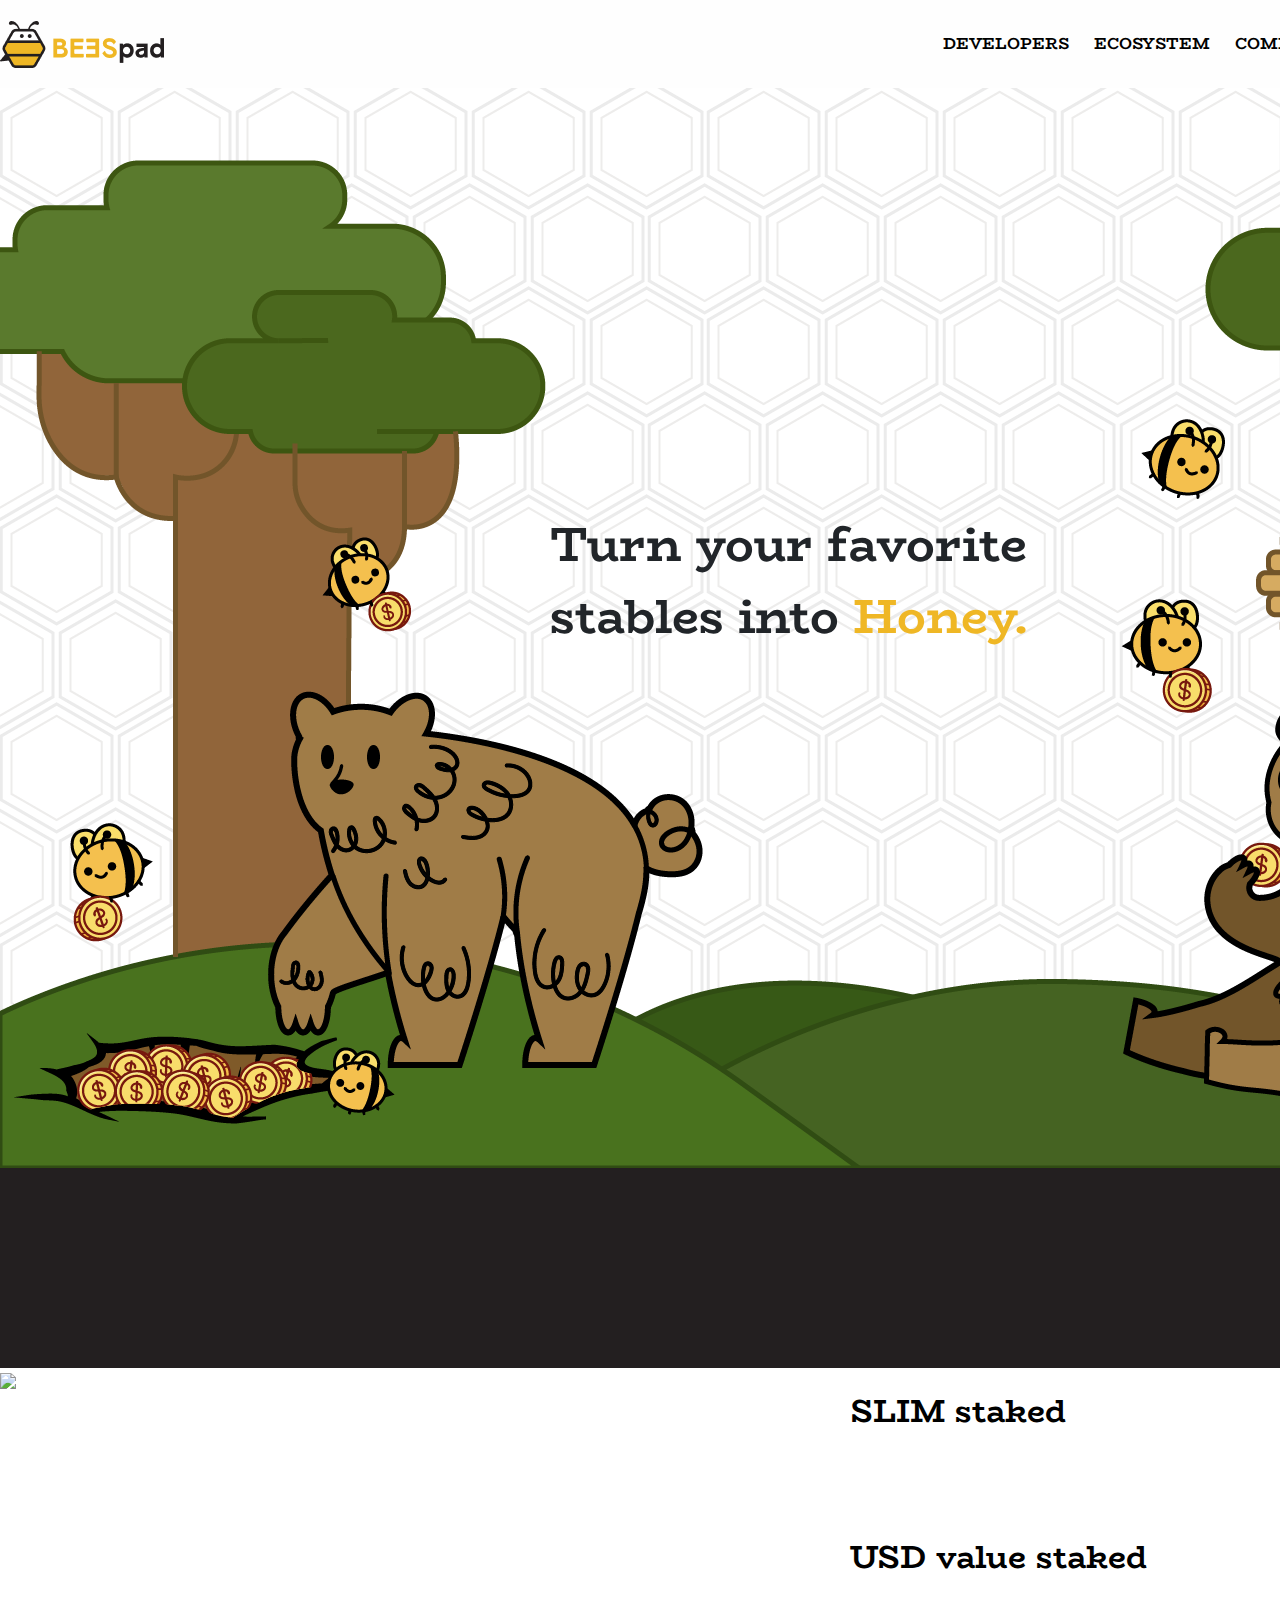
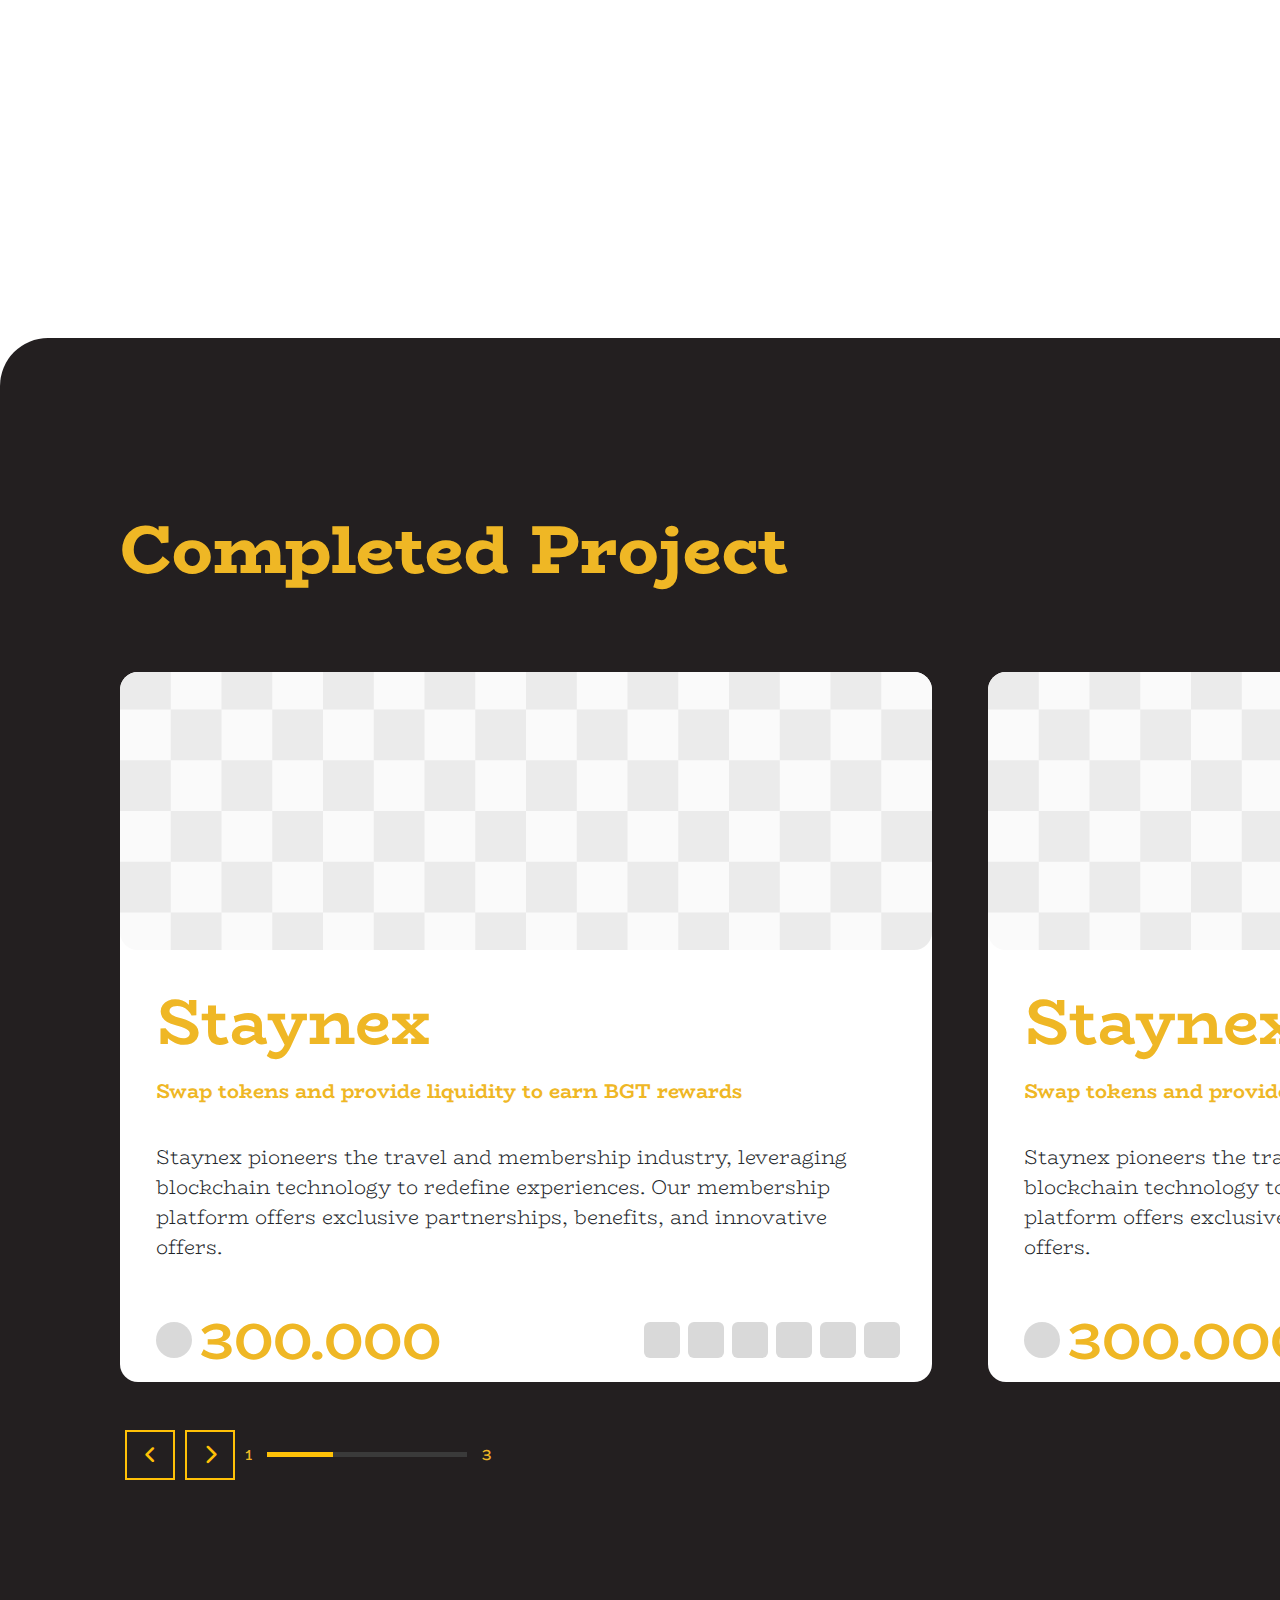
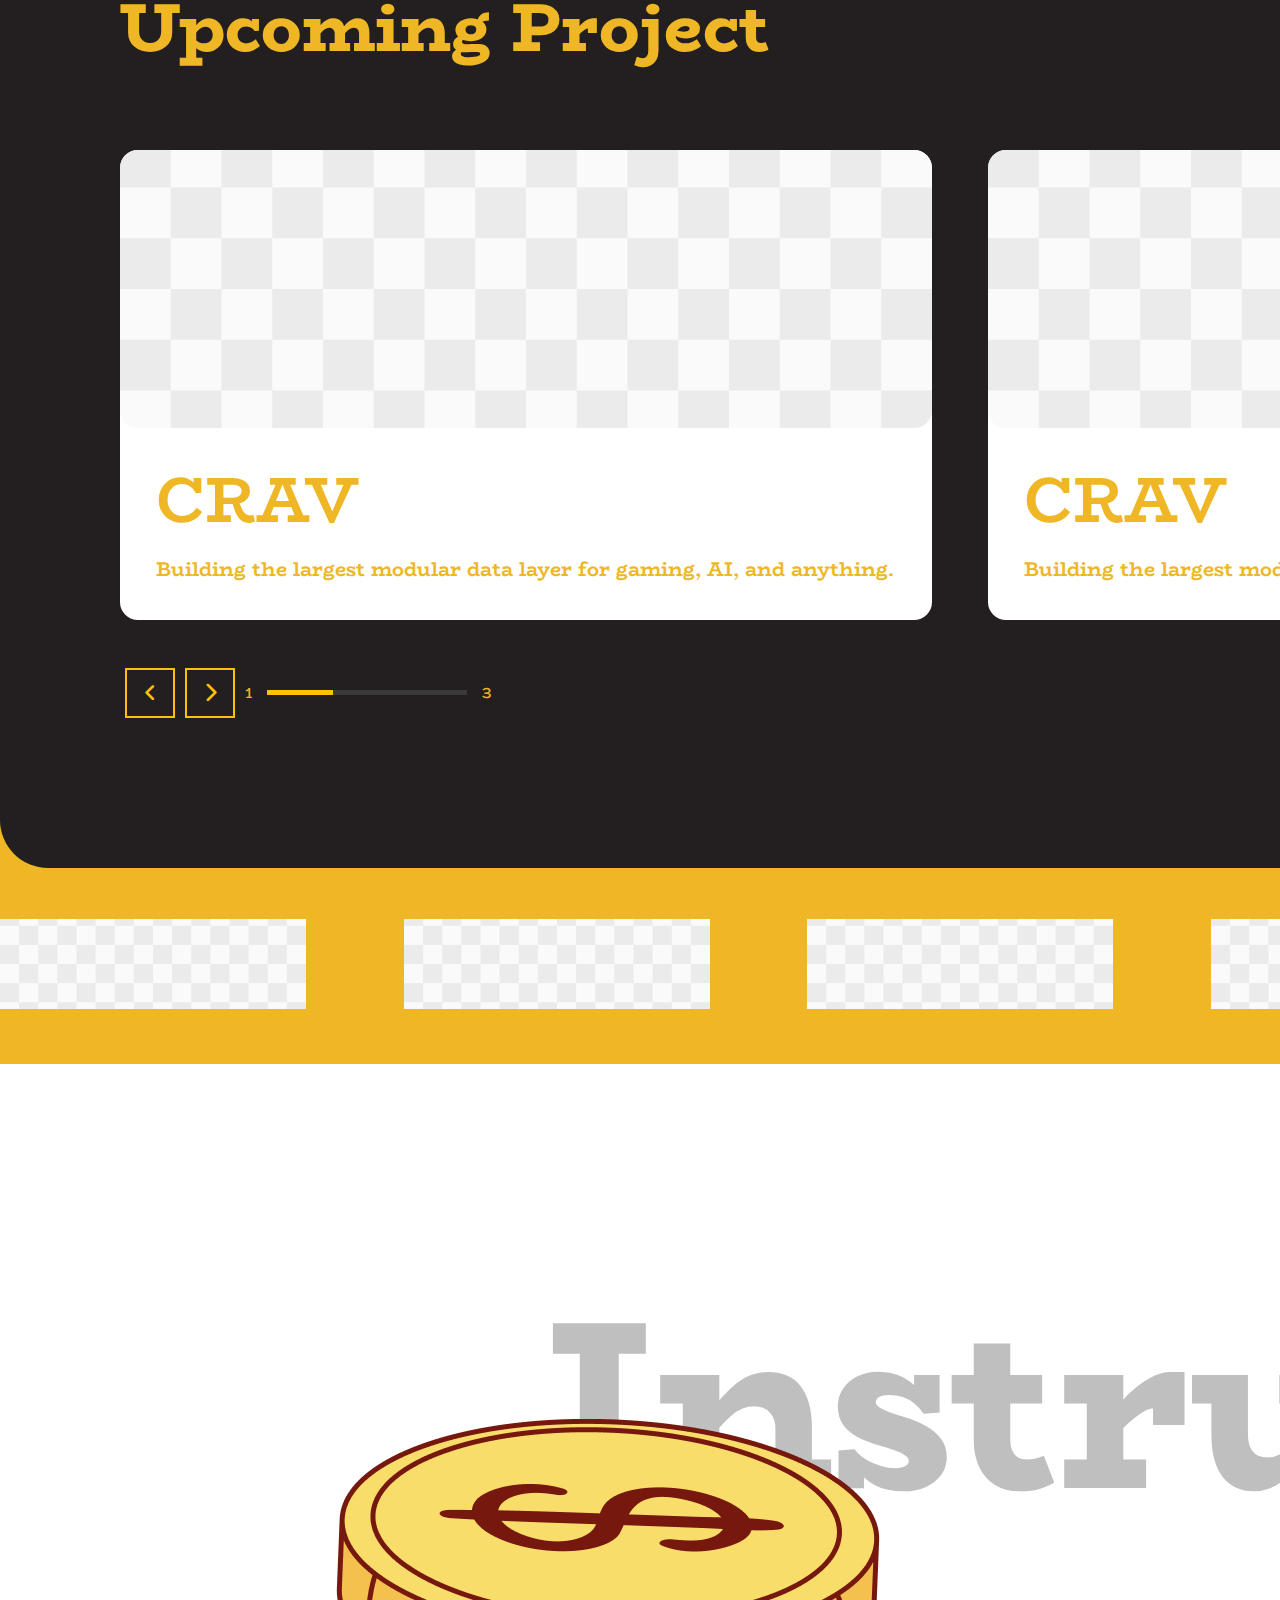
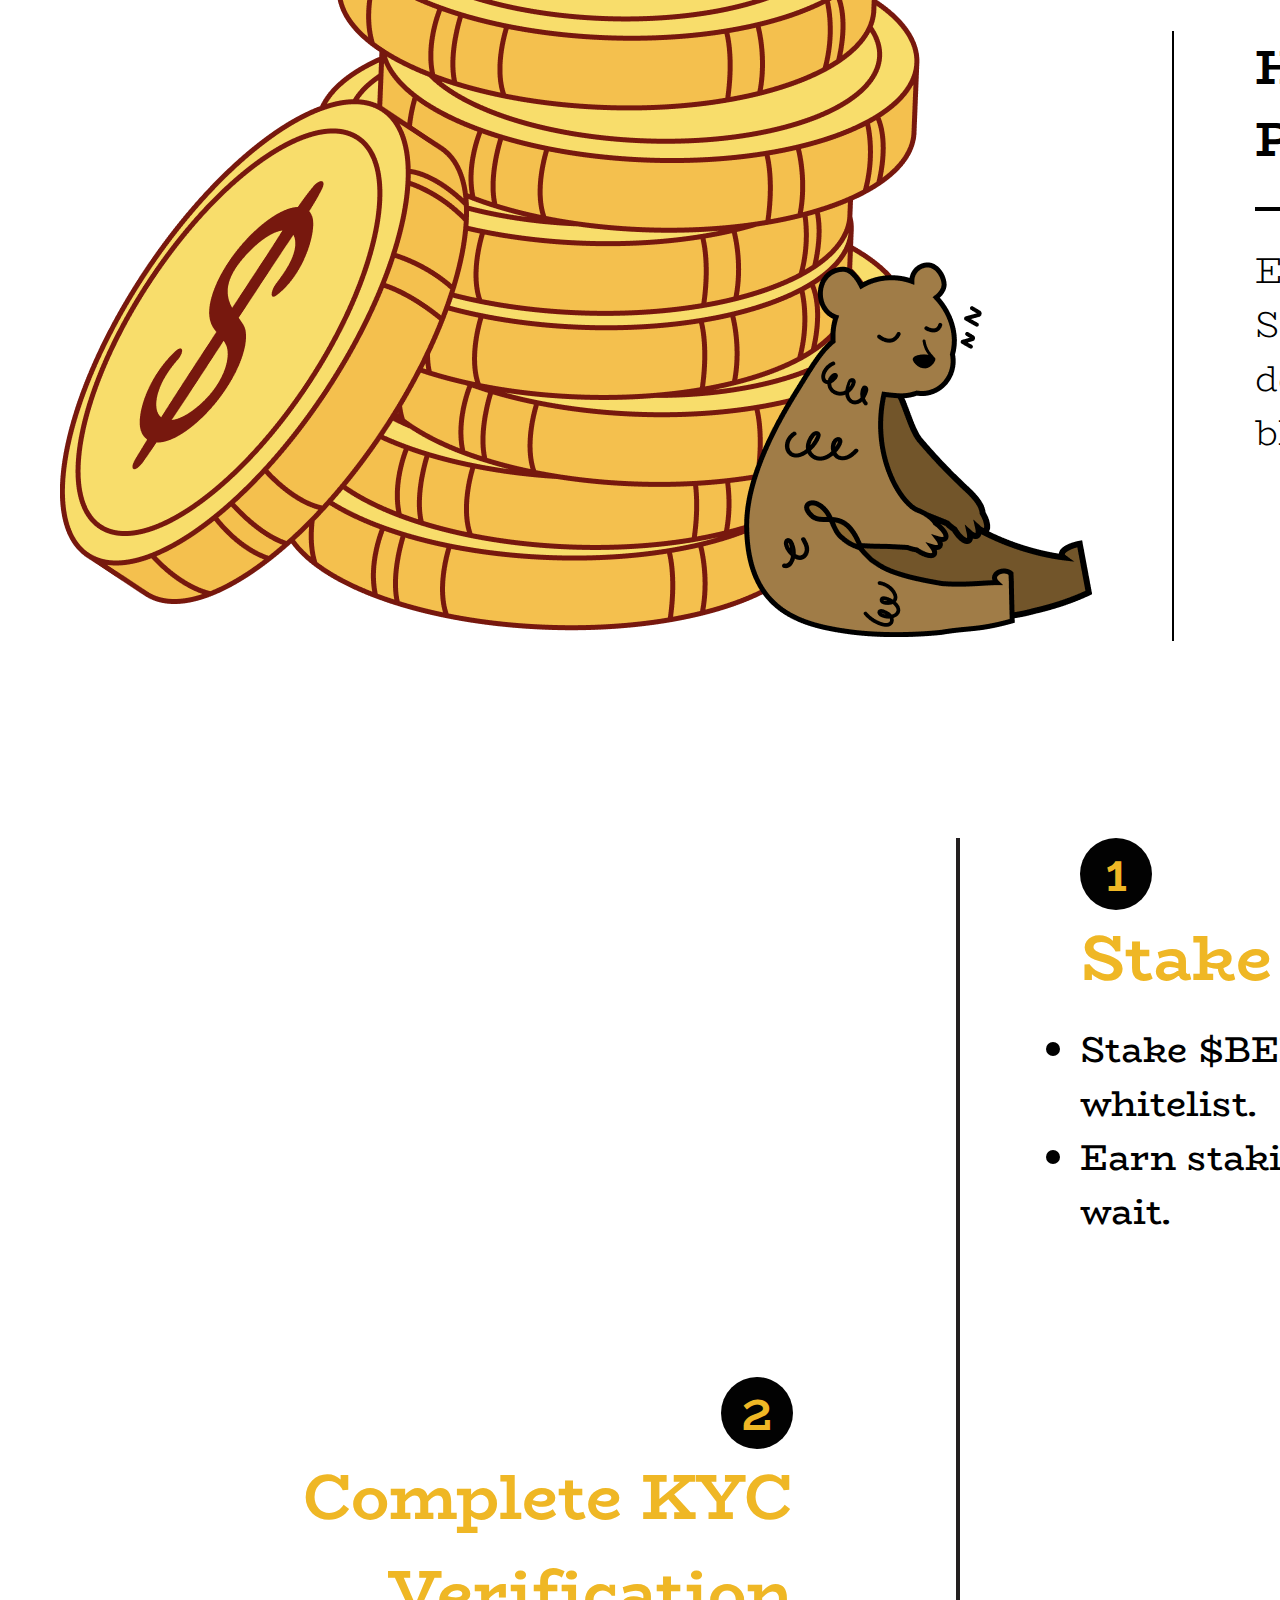
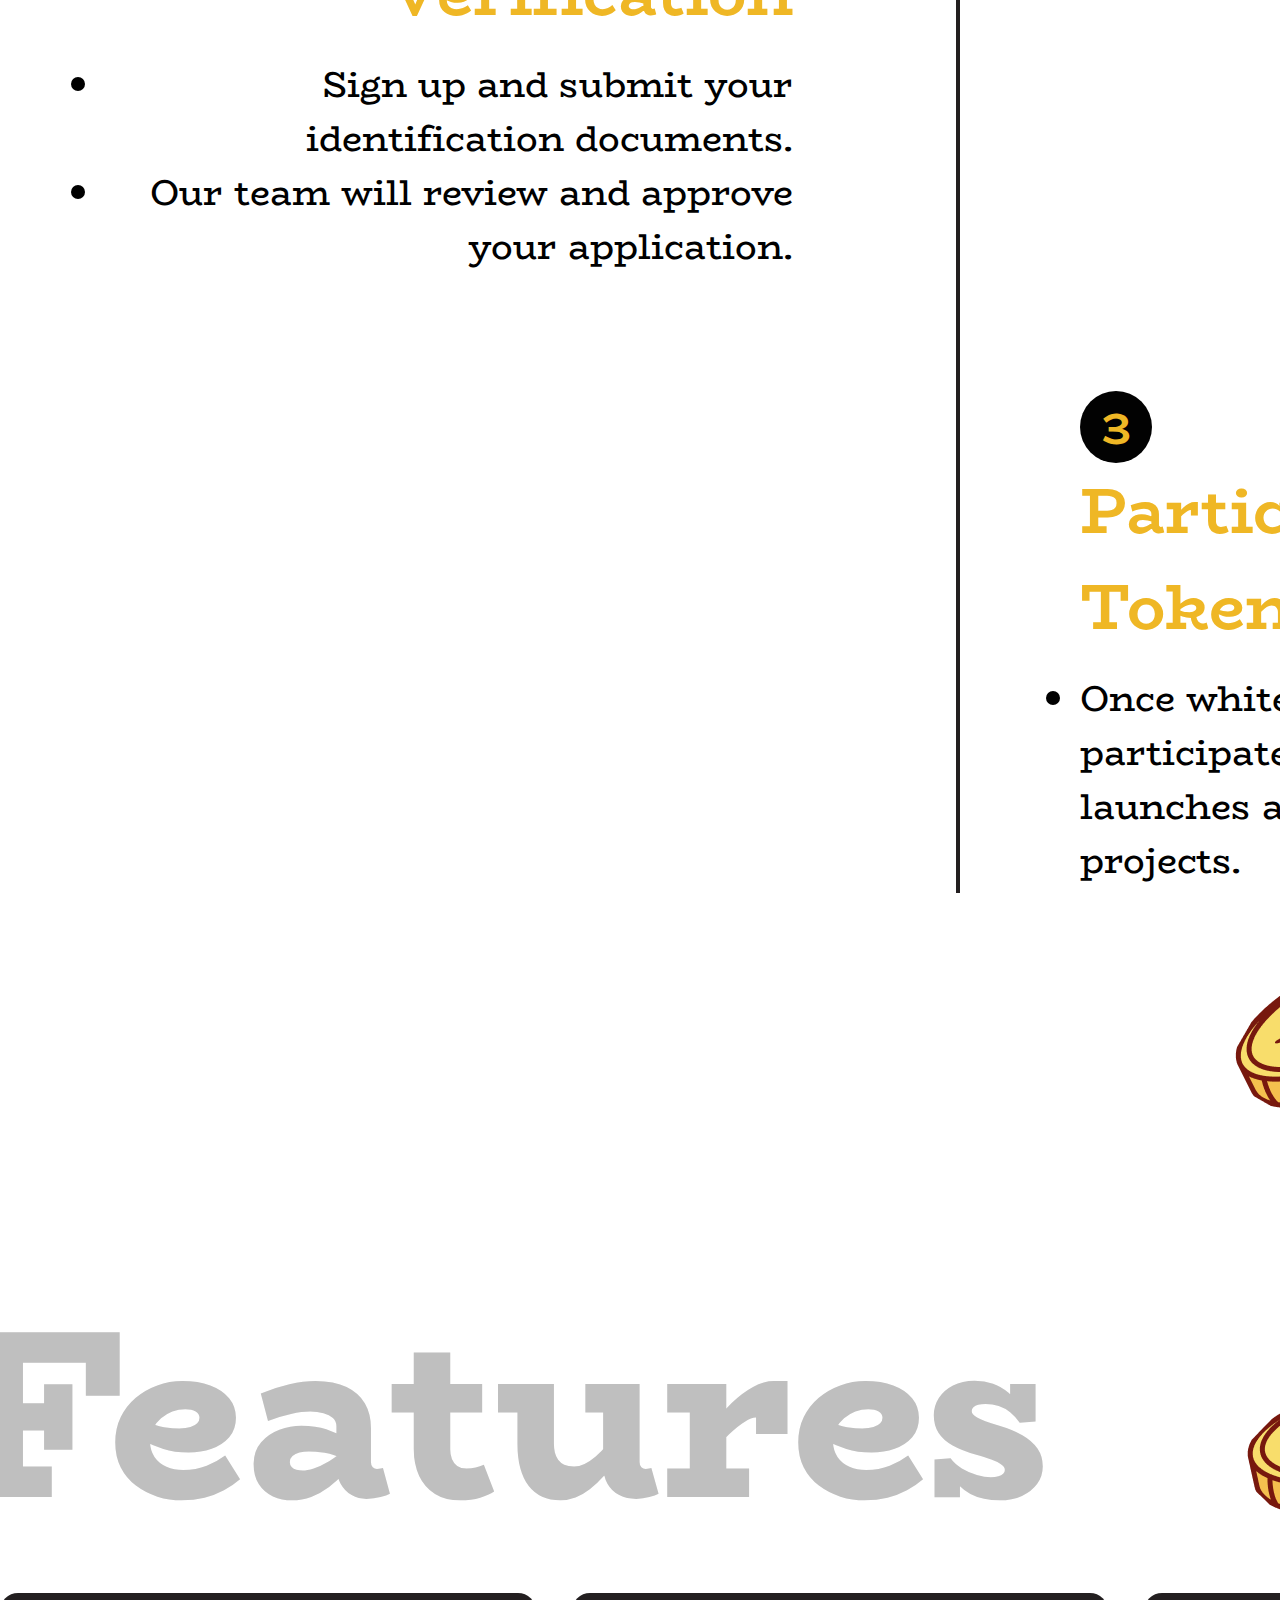
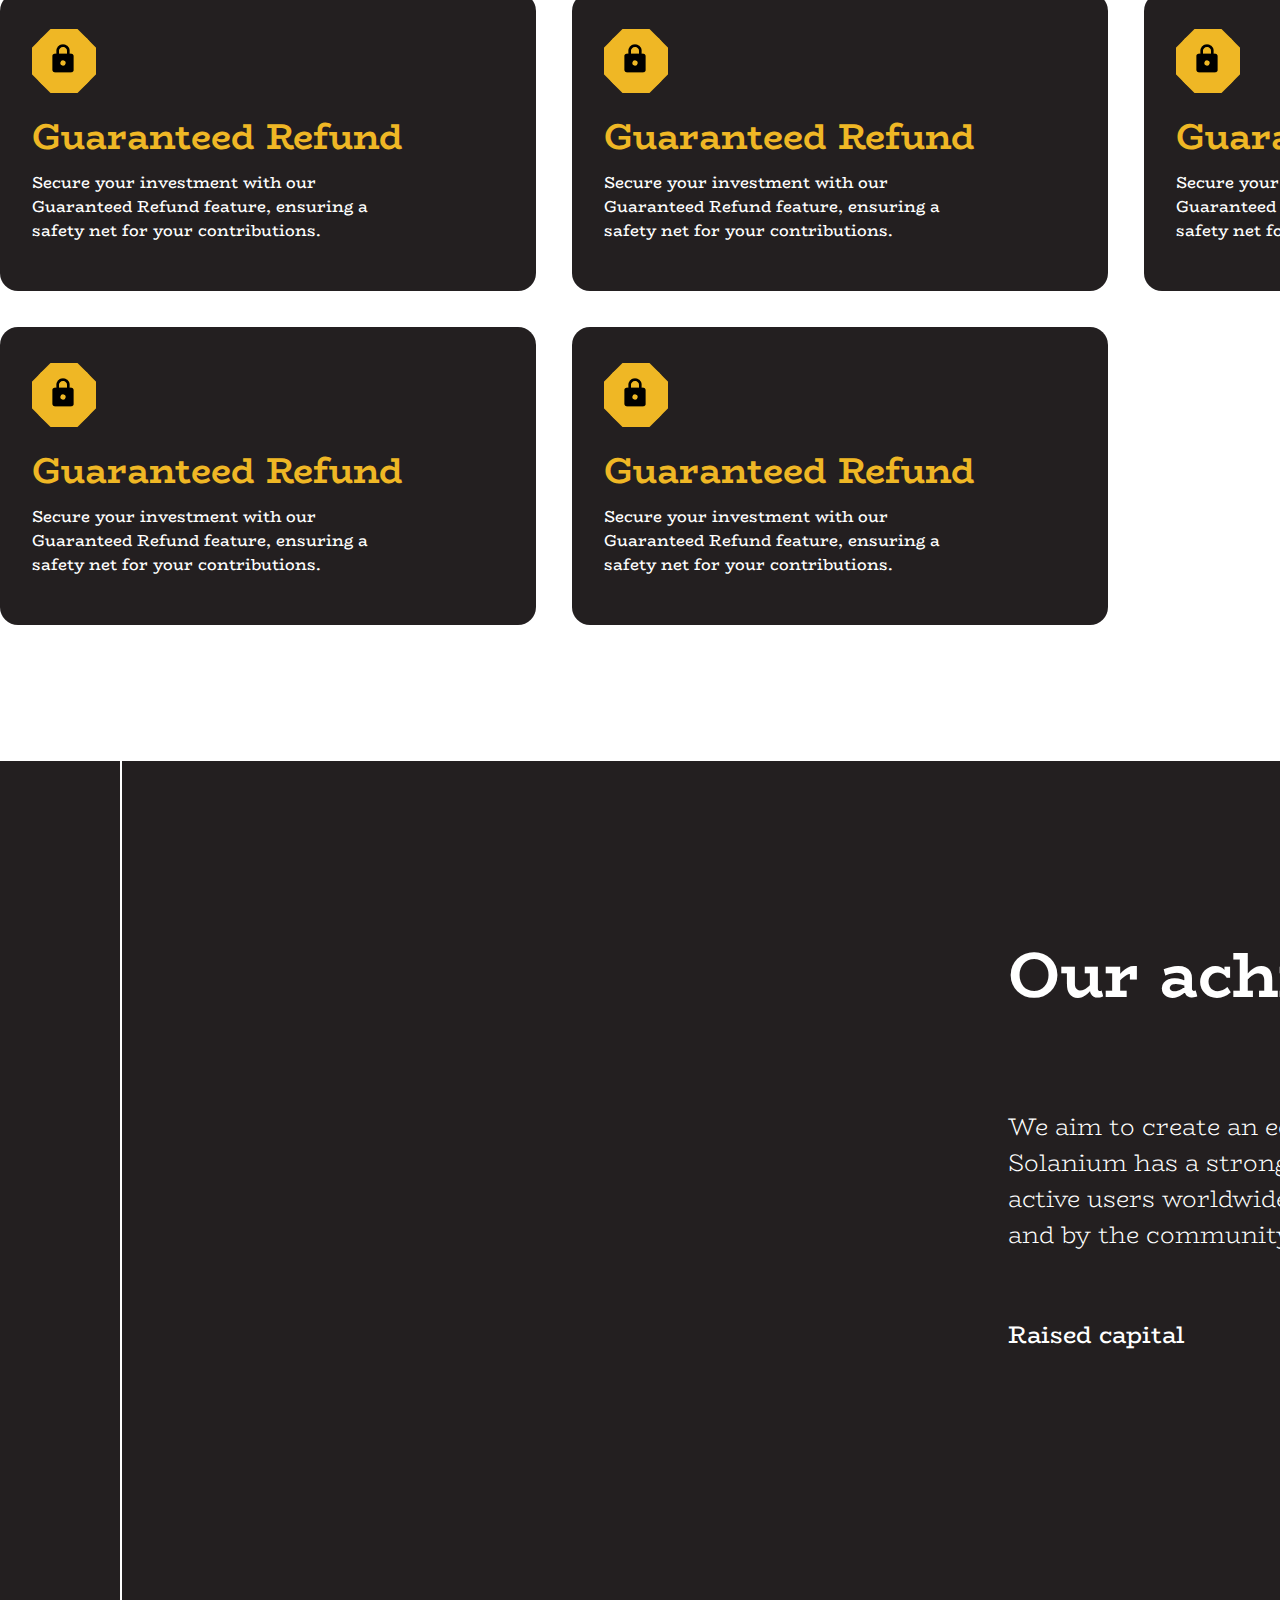
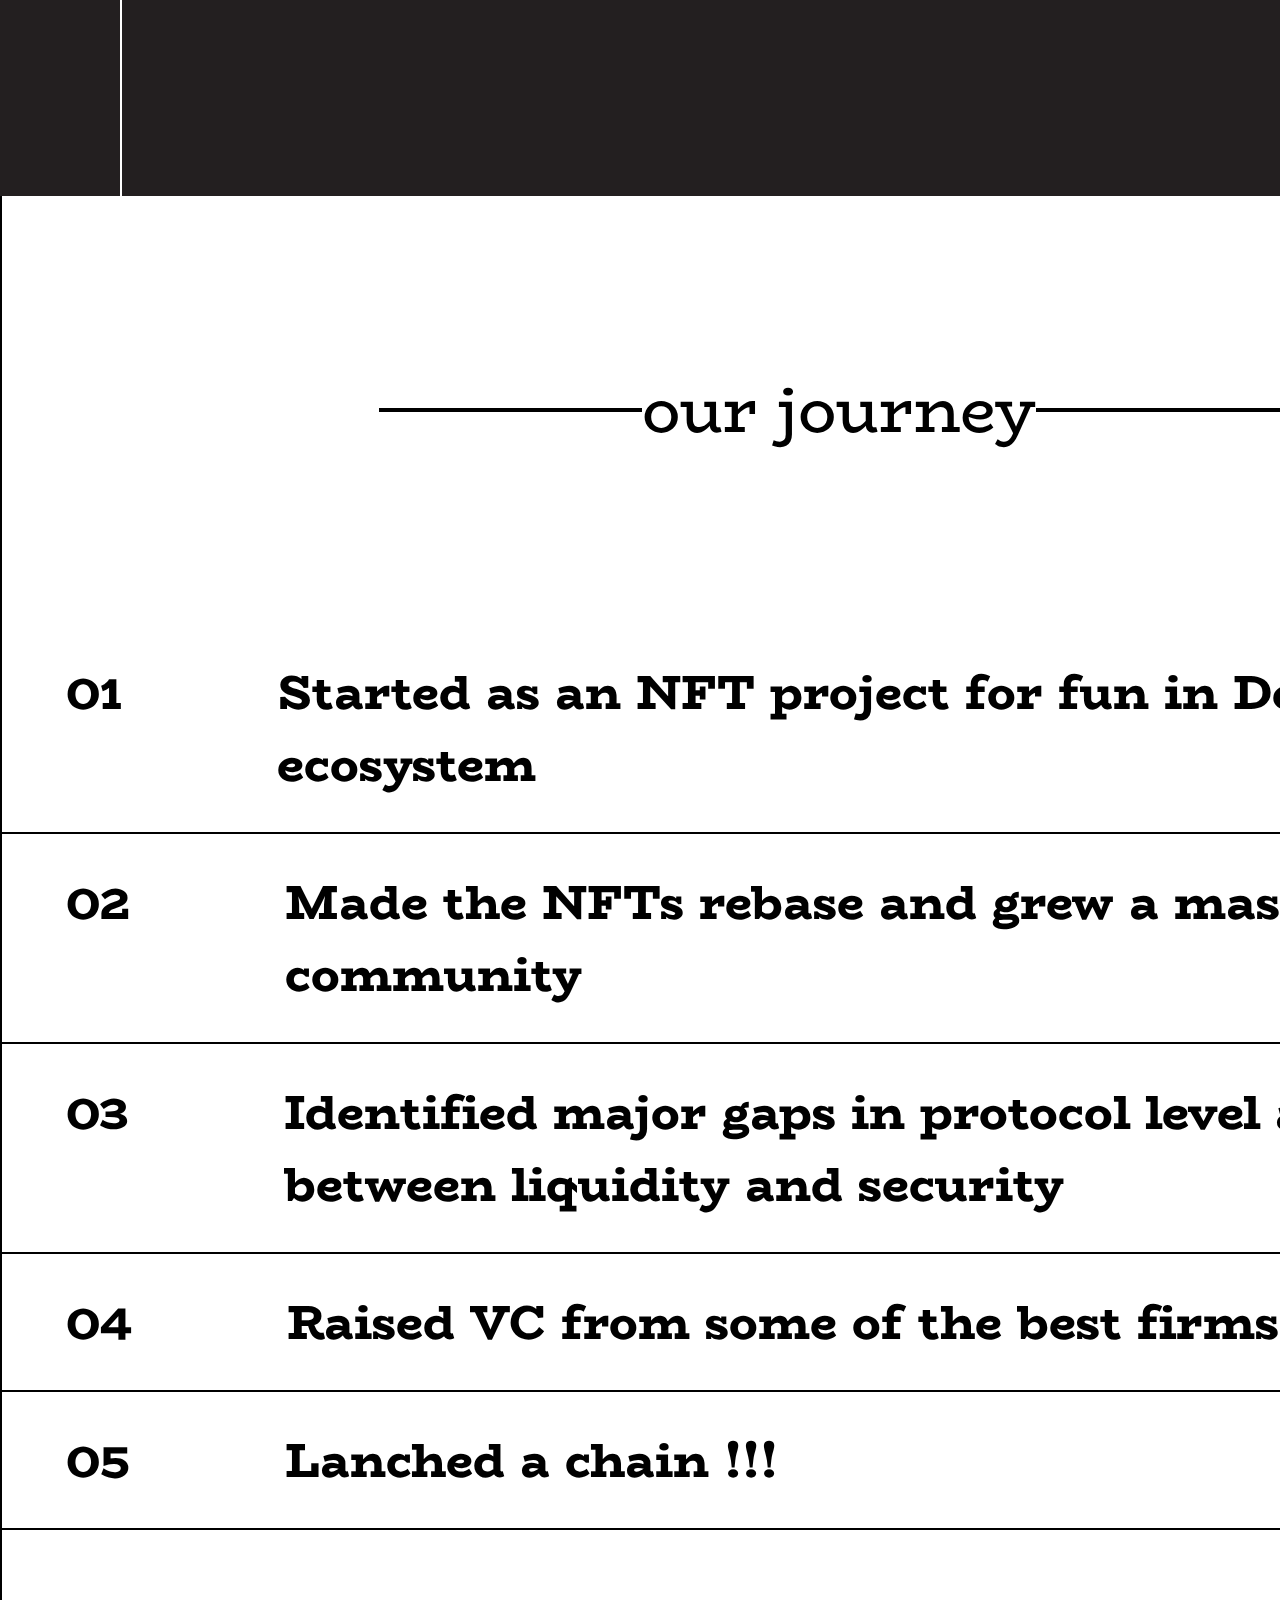
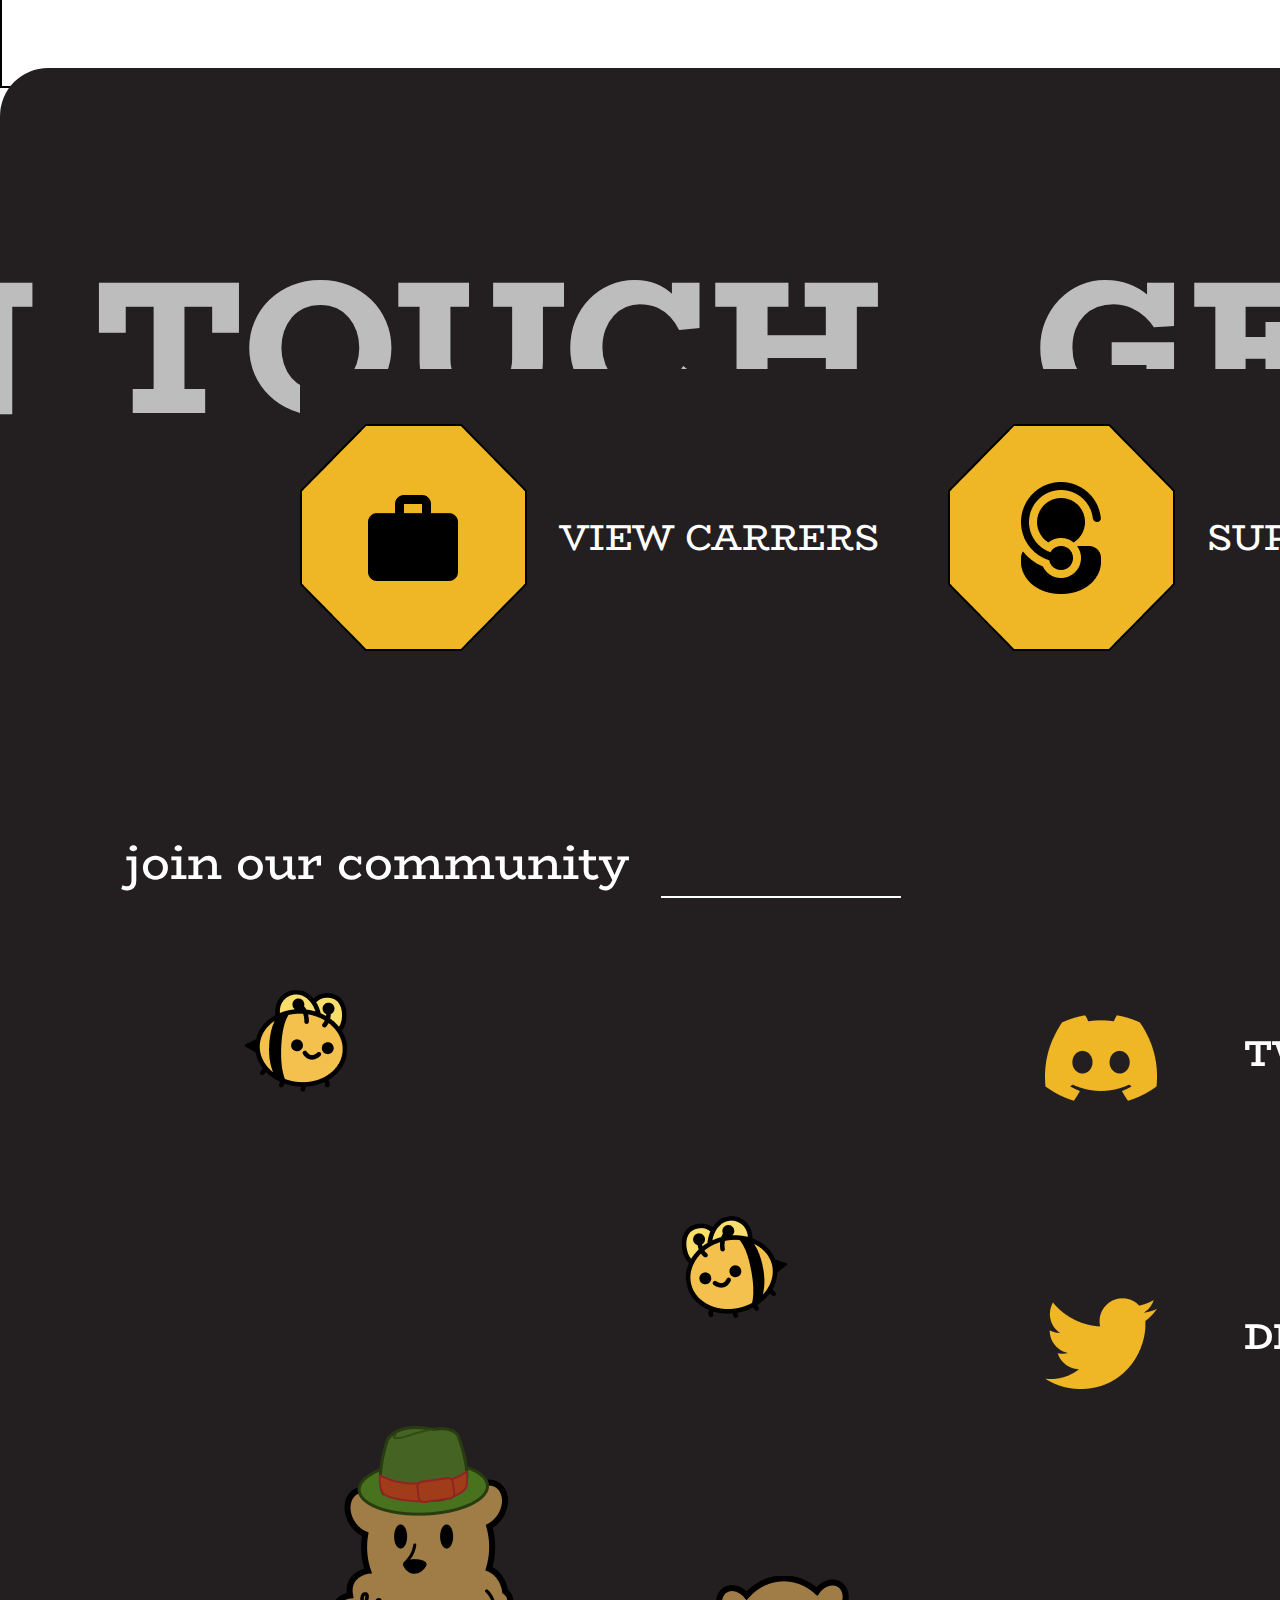
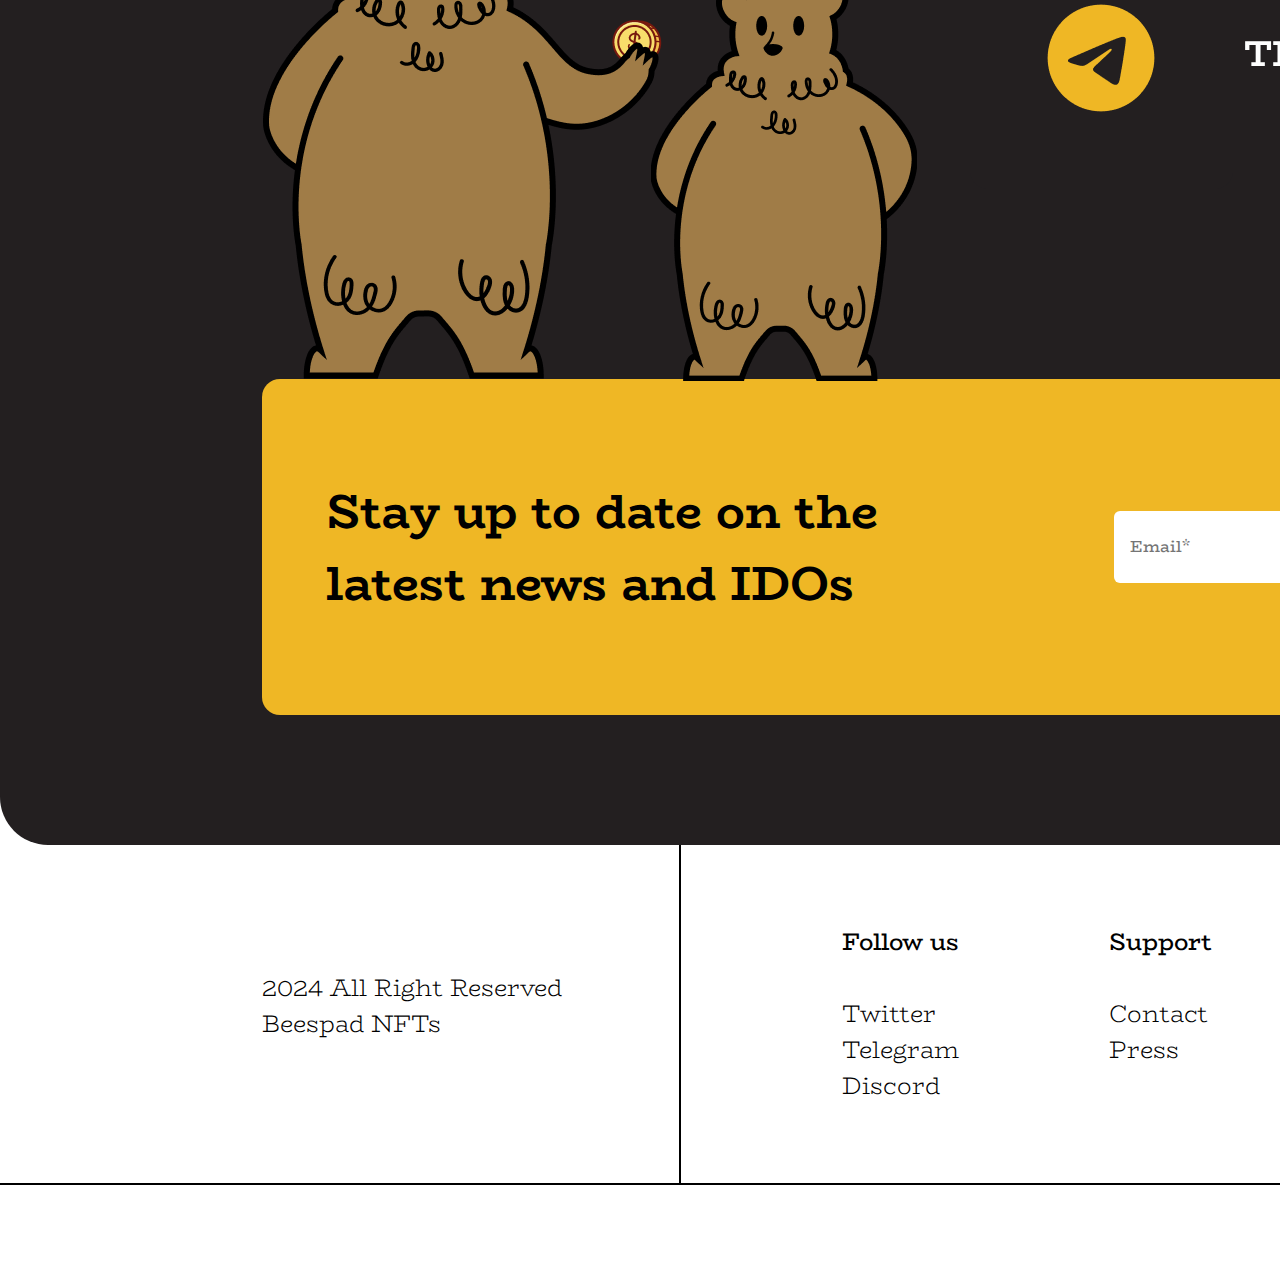
==== index.html @ 9916749a "update animation" ====
<!doctype html>
<html lang="en">
  <head>
    <meta charset="utf-8">
    <meta name="viewport" content="width=device-width, initial-scale=1, shrink-to-fit=no">
    <link rel="stylesheet" href="assets/bootstrap/bootstrap.min.css" integrity="sha384-xOolHFLEh07PJGoPkLv1IbcEPTNtaed2xpHsD9ESMhqIYd0nLMwNLD69Npy4HI+N" crossorigin="anonymous">
    <link rel="stylesheet" href="https://cdnjs.cloudflare.com/ajax/libs/font-awesome/6.5.2/css/all.min.css">
    <link href="https://unpkg.com/aos@2.3.1/dist/aos.css" rel="stylesheet">
    <title>BEESPAD DESKTOP</title>
    <link rel="stylesheet" href="assets/css/beespadDesktop/style.css" />
  </head>
  <body>
    <!-- Header -->
    <header class="header">
      <div class="box">
          <div class="header__wrap">
            <div class="header__left">
              <img src="assets/images/Logo.png" />
            </div>
            <div class="header__right">
              <nav>
                <div class="header__link">
                  <a href="#">DEVELOPERS</a>
                </div>
                <div class="header__link">
                  <a href="#">ECOSYSTEM</a>
                </div>
                <div class="header__link">
                  <a href="#">COMMUNITY</a>
                </div>
                <div class="header__link">
                  <a href="#">FOUNDATION</a>
                </div>
              </nav>
              <button>
                Launch App
              </button>
            </div>
        </div>
      </div>
    </header>
    <!-- End Header -->

    <!-- section-1 -->
    <div class="section-1">
      <div class="box">
        <div class="section-1__wrap">
          <div class="section-1__content">
            <img src="assets/images/image-section-1.png" />
            <div data-aos="fade-up" class="section-1__content--modefi">
              Turn your favorite stables into <span>Honey.</span>
            </div>
          </div>
      </div>
    </div>
    <!-- End section-1 -->


    <!-- section-2 -->
    <div class="section-2">
      <div class="box">
        <div class="section-2__wrap">
          <div data-aos="fade-right" class="section-2__left">
            WHAT IS BEESPAD 
          </div>
          <div data-aos="fade-left" class="section-2__right">
            WHAT IS BEESPAD 
          </div>
        </div>
      </div>
    </div>
    <!-- End section-2 -->


    <!-- section-3 -->
    <div class="section-3">
      <div class="box">
        <div class="section-3__wrap">
          <div class="section-3__content">
            <img src="assets/images/section-3.png" />
            <img  data-aos="flip-left" data-aos-duration="300" class="section-3__content--image" src="assets/images/Layer_2.png"></img>
            <div data-aos-delay="450" data-aos="flip-up" class="section-3__content--modefi">
              Welcome to <span>BEESPAD:</span> Your Gateway to Token Launches on Berachain
            </div>
            <div data-aos="fade-up"  data-aos-anchor-placement="top-bottom" data-aos-delay="600" class="section-3__content--modefire">
              BeeSPad is the premier token launchpad on Berachain designed to empower innovative projects and enthusiastic investors. At BeeSPad, we provide a secure and efficient platform for new token launches, ensuring both project creators and investors can achieve their goals seamlessly.
            </div>
          </div>
      </div>
    </div>
    <!-- End section-3 -->


    <!-- Section-4 -->
    <div class="section-4">
      <div class="box">
        <div class="section-4__wrap">
          <div class=" section-4__left" data-aos="fade-up" data-aos-duration="300"  data-aos-anchor-placement="top-bottom">
            <div  class=" section-4__left-1">
              <span>For the community</span>, by the community
            </div>
            <div class=" section-4__left-2">
              Solanium is a multichain launchpad. We bring you the most innovative web3 projects. Stake your tokens and get a guaranteed allocation in every sale!
            </div>
          </div>
          <div class="section-4__right">
            <div class="setion-4__content">
              <div class="">
                <h3>SLIM staked</h3>
                <span data-aos="zoom-in-up"  data-aos-delay="500" class="modifire-span">39.568.149</span>
              </div>
              <div>
                <h3>USD value staked</h3>
                <span data-aos="zoom-in-up"  data-aos-delay="600" class="modifire-span">$5.991.561</span>
              </div>
            </div>
            <div class="setion-4__content">
              <div>
                <h3>SLIM stakers</h3>
                <span data-aos="zoom-in-up" data-aos-delay="700" class="modifire-span">13.002</span>
              </div>
              <div>
                <h3>% total supply staked</h3>
                <span data-aos="zoom-in-up" data-aos-delay="800" class="modifire-span">39,57%</span>
              </div>
            </div>
          </div>
        </div>
        <div  data-aos="zoom-in-down" class="section-4__button">
          <button>TO SKATE</button>
        </div>
      </div>
    </div>
    <!-- End Section-4 -->


    <!-- Section-5 -->
    <div class="section-5">
      <div class="box">
        <div class="section-5__wrap">
          <div class="section-5__content">
            <div class="section-5__title">
              <span>Completed Project</span>
            </div>
            <div class="section-5__list">
              <div class="section-5__item">
                <div class="section-5__images">
                  <img src="assets/images/section-5-desktp.png" />
                </div>
                <div class="section-5__info">
                  <div class="section-5__title-plus">
                    <span>Staynex</span>
                  </div>
                  <div class="sectiont-5__desc">
                    <span>Swap tokens and provide liquidity to earn BGT rewards</span>
                  </div>
                  <div class="sectiont-5__desc-plus">
                    Staynex pioneers the travel and membership industry, leveraging blockchain technology to redefine experiences. Our membership platform offers exclusive partnerships, benefits, and innovative offers.
                  </div>
                  <div class="section-5__footer">
                    <div class="section-5__price">
                      <div></div>
                      <span>300.000</span>
                    </div>
                    <div class="section-5__feedback">
                      <div></div>
                      <div></div>
                      <div></div>
                      <div></div>
                      <div></div>
                      <div></div>
                    </div>
                  </div>
                </div>
              </div>
              <div class="section-5__item">
                <div class="section-5__images">
                  <img src="assets/images/section-5-desktp.png" />
                </div>
                <div class="section-5__info">
                  <div class="section-5__title-plus">
                    <span>Staynex</span>
                  </div>
                  <div class="sectiont-5__desc">
                    <span>Swap tokens and provide liquidity to earn BGT rewards</span>
                  </div>
                  <div class="sectiont-5__desc-plus">
                    Staynex pioneers the travel and membership industry, leveraging blockchain technology to redefine experiences. Our membership platform offers exclusive partnerships, benefits, and innovative offers.
                  </div>
                  <div class="section-5__footer">
                    <div class="section-5__price">
                      <div></div>
                      <span>300.000</span>
                    </div>
                    <div class="section-5__feedback">
                      <div></div>
                      <div></div>
                      <div></div>
                      <div></div>
                      <div></div>
                      <div></div>
                    </div>
                  </div>
                </div>
              </div>
              <div class="section-5__item">
                <div class="section-5__images">
                  <img src="assets/images/section-5-desktp.png" />
                </div>
                <div class="section-5__info">
                  <div class="section-5__title-plus">
                    <span>Staynex</span>
                  </div>
                  <div class="sectiont-5__desc">
                    <span>Swap tokens and provide liquidity to earn BGT rewards</span>
                  </div>
                  <div class="sectiont-5__desc-plus">
                    Staynex pioneers the travel and membership industry, leveraging blockchain technology to redefine experiences. Our membership platform offers exclusive partnerships, benefits, and innovative offers.
                  </div>
                  <div class="section-5__footer">
                    <div class="section-5__price">
                      <div></div>
                      <span>300.000</span>
                    </div>
                    <div class="section-5__feedback">
                      <div></div>
                      <div></div>
                      <div></div>
                      <div></div>
                      <div></div>
                      <div></div>
                    </div>
                  </div>
                </div>
              </div>
            </div>
            <div class="section-5__pagination">
              <div class="custom-pagination">
                <button class="custom-button">
                    <span><i class="fa-solid fa-angle-left"></i></span>
                </button>
                <button class="custom-button">
                    <span><i class="fa-solid fa-chevron-right"></i></span>
                </button>
                <span>1</span>
                <div class="custom-progress">
                    <div class="custom-progress-bar"></div>
                </div>
                <span>3</span>
              </div>
            </div>
          </div>
          <div>
            <div class="section-5__title">
              <span>Upcoming Project</span>
            </div>
            <div class="section-5__list">
              <div class="section-5__item">
                <div class="section-5__images">
                  <img src="assets/images/section-5-desktp.png" />
                </div>
                <div class="section-5__info">
                  <div class="section-5__title-plus">
                    <span>CRAV</span>
                  </div>
                  <div class="sectiont-5__desc">
                    <span>Building the largest modular data layer for gaming, AI, and anything.</span>
                  </div>
                </div>
              </div>
              <div class="section-5__item">
                <div class="section-5__images">
                  <img src="assets/images/section-5-desktp.png" />
                </div>
                <div class="section-5__info">
                  <div class="section-5__title-plus">
                    <span>CRAV</span>
                  </div>
                  <div class="sectiont-5__desc">
                    <span>Building the largest modular data layer for gaming, AI, and anything.</span>
                  </div>
                </div>
              </div>
              <div class="section-5__item">
                <div class="section-5__images">
                  <img src="assets/images/section-5-desktp.png" />
                </div>
                <div class="section-5__info">
                  <div class="section-5__title-plus">
                    <span>CRAV</span>
                  </div>
                  <div class="sectiont-5__desc">
                    <span>Building the largest modular data layer for gaming, AI, and anything.</span>
                  </div>
                </div>
              </div>
            </div>
            <div class="section-5__pagination">
              <div class="custom-pagination">
                <button class="custom-button">
                    <span><i class="fa-solid fa-angle-left"></i></span>
                </button>
                <button class="custom-button">
                    <span><i class="fa-solid fa-chevron-right"></i></span>
                </button>
                <span>1</span>
                <div class="custom-progress">
                    <div class="custom-progress-bar"></div>
                </div>
                <span>3</span>
              </div>
            </div>
          </div>
        </div>
      </div>
    </div>
    <!-- End Section-5 -->


    <!-- section-6 -->
    <div class="section-6">
      <div class="box">
        <div class="section-6__wrap">
          <div class="section-6__custom-row d-flex">
            <div class="section-6__custom-col">
              <img src="assets/images/section-6-desktop.png" />
            </div>
            <div class="section-6__custom-col">
              <img src="assets/images/section-6-desktop.png" />
            </div>
            <div class="section-6__custom-col">
              <img src="assets/images/section-6-desktop.png" />
            </div>
            <div class="section-6__custom-col">
              <img src="assets/images/section-6-desktop.png" />
            </div>
            <div class="section-6__custom-col">
              <img src="assets/images/section-6-desktop.png" />
            </div>
        </div>
        </div>
      </div>
    </div>
    <!-- end section-6 -->



    <!-- Section-7 -->
    <div class="section-7">
      <div class="box">
        <div class="section-7__wrap">
          <div class="section-7__image">
            <img src="assets/images/section-7-desktop.png" />
          </div>
          <div class="section-7__title">
            <div>Instruction</div>
          </div>
          <div class="section-7__desc">
            <div class="section-7__desc--title">
              HIGH - PERFOMANCE
            </div>
            <div class="section-7__line"></div>
            <div class="section-7__desc--plus">
              EVM-indentical blockchain SDK enabling the development of modular L1 blockchain.
            </div>
            <button data-aos="zoom-in-down">Learn More</button>
          </div>
        </div>
      </div>
    </div>
    <!-- End Section-7 -->


    <!-- Section-8 -->
     <div class="section-8">
      <div class="box">
        <div class="section-8__wrap row">
          <div class="col-6 section-8__left">
            <img data-aos="zoom-in-down" src="assets/images/Layer_1.png" class="section-8__left--image-1"/>
            <img data-aos="zoom-in-down" src="assets/images/Vector 8.png" class="section-8__left--image-2"/>
            <img data-aos="zoom-in-down" src="assets/images/Vector 10.png"  class="section-8__left--image-3"/>
            <div class="section-8__left--content">
              <div class="section-8__number">2</div>
              <div class="section-8__left--title">Complete KYC Verification</div>
              <li class="section-8__left--desc">Sign up and submit your identification documents.</li>
              <li class="section-8__left--desc">Our team will review and approve your application.</li>
            </div>
          </div>
          <div class="col-6 section-8__right">
            <img data-aos="zoom-in-down" src="assets/images/Layer_1 (1).png" class="section-8__right--image-4"/>
            <img data-aos="zoom-in-down" src="assets/images/Vector 8.png" class="section-8__right--image-5"/>
            <div class="section-8__left--content section-8__left--content-2">
              <div class="section-8__number section-8__number-1">1</div>
              <div class="section-8__left--title">Stake $BERA</div>
              <li class="section-8__left--desc">Stake $BERA tokens to join the whitelist.</li>
              <li class="section-8__left--desc">Earn staking rewards while you wait.</li>
            </div>
            <div class="section-8__left--content section-8__left--content-3">
              <div class="section-8__number section-8__number-3">3</div>
              <div class="section-8__left--title">Participate in Token Launches</div>
              <li class="section-8__left--desc">Once whitelisted, you can participate in upcoming token launches and invest in new projects.</li>
            </div>
          </div>
        </div>
      </div>
     </div>
    <!-- End Section-8 -->

    <!-- Section-9 -->
    <div class="section-9">
      <div class="box">
        <div class="section-9__wrap">
          <div class="section-9__content">
            <div>Features</div>
          </div>
          <img src="assets/images/threexu.png" />
        </div>
      </div>
    </div>
    <!-- End Section-9 -->


    <!-- section-10 -->
    <div class="section-10">
      <div class="box section-10__wrap">
        <div class=" section-10__list">
          <div class=" section-10__item">
            <div class="section-10__images">
              <img src="assets/images/hegixon.png" />
              <img src="assets/images/key.png"  class="section-10__images-key"/>
            </div>
            <div class="section-10__title" >Guaranteed Refund</div>
            <div class="section-10__desc">Secure your investment with our Guaranteed Refund feature, ensuring a safety net for your contributions.</div>
          </div>
          <div class=" section-10__item">
            <div class="section-10__images">
              <img src="assets/images/hegixon.png" />
              <img src="assets/images/key.png"  class="section-10__images-key"/>
            </div>
            <div class="section-10__title" >Guaranteed Refund</div>
            <div class="section-10__desc">Secure your investment with our Guaranteed Refund feature, ensuring a safety net for your contributions.</div>
          </div>
          <div class=" section-10__item section-10__item-3">
            <div class="section-10__images">
              <img src="assets/images/hegixon.png" />
              <img src="assets/images/key.png"  class="section-10__images-key"/>
            </div>
            <div class="section-10__title" >Guaranteed Refund</div>
            <div class="section-10__desc">Secure your investment with our Guaranteed Refund feature, ensuring a safety net for your contributions.</div>
          </div>
          <div class=" section-10__item">
            <div class="section-10__images">
              <img src="assets/images/hegixon.png" />
              <img src="assets/images/key.png"  class="section-10__images-key"/>
            </div>
            <div class="section-10__title" >Guaranteed Refund</div>
            <div class="section-10__desc">Secure your investment with our Guaranteed Refund feature, ensuring a safety net for your contributions.</div>
          </div>
          <div class=" section-10__item">
            <div class="section-10__images">
              <img src="assets/images/hegixon.png" />
              <img src="assets/images/key.png"  class="section-10__images-key"/>
            </div>
            <div class="section-10__title" >Guaranteed Refund</div>
            <div class="section-10__desc">Secure your investment with our Guaranteed Refund feature, ensuring a safety net for your contributions.</div>
          </div>
        </div>
        <img data-aos="flip-left" data-aos-easing="ease-out-cubic"  data-aos-duration="2000" src="assets/images/bear.png" class="section-10__images-bear" /> 
      </div>
    </div>
    <!-- End section-10 -->


    <!-- Section-11 -->
    <div class="section-11">
      <div class="box">
        <div class="box-container d-flex">
          <div class="section-11__image d-flex">
            <div>
              <img data-aos="flip-left" data-aos-easing="ease-out-cubic"  data-aos-duration="2000" src="assets/images/section-12.png" />
            </div>
            <div class="">
              <img data-aos="flip-right" data-aos-easing="ease-out-cubic"  data-aos-duration="2000" src="assets/images/section-11.png" />
            </div>
          </div>
          <div class="section-11__desc">
            <div class="section-11__desc--title">
              Our achievements
            </div>
            <div class="section-11__desc--plus">
              We aim to create an ecosystem for the best projects. Solanium has a strong and incredible community featuring active users worldwide. We focus on building a platform for and by the community.
            </div>
            <div class="section-11__desc--price" >
              <div class="section-11__desc--price-1">
                <div>Raised capital</div>
                <span data-aos="fade-up" data-aos-duration="300"  data-aos-anchor-placement="top-bottom" class="modifire-span ">$17.265.153</span>
              </div>
              <div class="section-11__desc--price-2">
                <div>Funded projects</div>
                <span  data-aos="zoom-in-up"  data-aos-delay="500" class="modifire-span ">49</span>
              </div>
            </div>
            <button data-aos="zoom-in-down"> 
              Learn More
            </button>
          </div>
        </div>
      </div>
    </div>
    <!-- End Section-11 -->


    <!-- Section-12 -->
    <div class="section-12">
      <div class="box-container">
        <div class="section-12__head">
          <img data-aos="flip-left" data-aos-easing="ease-out-cubic"  data-aos-duration="2000" src="assets/images/section-12-left.png" />
          <div class="section-12__line"></div>
          <div class="section-12__title">
            our journey
          </div>
          <div class="section-12__line"></div>
          <img data-aos="flip-left" data-aos-easing="ease-out-cubic"  data-aos-duration="2000"  src="assets/images/section-12-right.png"  />
        </div>
        <div class="section-12__content">
          <div class="section-12__list">
            <div class="section-12__item-1">01</div>
            <div class="section-12__item-content">Started as an NFT project for fun in DeFi ecosystem</div>
          </div>
          <div class="section-12__list">
            <div class="section-12__item-1">02</div>
            <div>Made the NFTs rebase and grew a massive cult community</div>
          </div>
          <div class="section-12__list">
            <div class="section-12__item-1">03</div>
            <div>Identified major gaps in protocol level alignment between liquidity and security</div>
          </div>
          <div class="section-12__list">
            <div class="section-12__item-1">04</div>
            <div>Raised VC from some of the best firmsin the game</div>
          </div class="section-12__list">
          <div class="section-12__list">
            <div class="section-12__item-1">05</div>
            <div>Lanched a chain !!!</div>
          </div class="section-12__list">
          <div class="section-12__list">

          </div>
        </div>
      </div>
    </div>
    <!-- End Section-12 -->

    <!-- Section-13 -->
    <div class="section-13">
      <div class="box">
        <div class="section-13__wrap">
          <div class="section-13__head">
            <div class="section-13__list">
              <div class="section-13__head--title">GET IN TOUCH</div>
              <div class="section-13__head--title">GET IN TOUCH</div>
            </div>
            <div class="section-13__head--bottom" >
              <div class="section-13__icon-left">
                <img src="assets/images/section-13.2.png" />
                VIEW CARRERS
              </div>
              <div class="section-13__icon-right">
                <img src="assets/images/section-13.png" />
                SUPPORT US
              </div>
            </div>
          </div>
          <div class="section-13__content">
            <div class="section-13__content-1">
              <div class="">join our community</div>
              <div class="section-13__content-line"></div>
            </div>
            <img src="assets/images/section-13-content-1.png" class="section-13__content-2" />
            <img src="assets/images/section-13-content-2.png" class="section-13__content-3" />
            <div class="section-13__content-4">
              <img src="assets/images/section-13-content-3.png" />
              TWITTER
            </div>
            <div class="section-13__content-5">
              <img src="assets/images/section-13-content-4.png" />
              DISCORD
            </div>
            <div class="section-13__content-6">
              <img src="assets/images/section-13-content-5.png" />
              TELEGRAM
            </div>
            <img src="assets/images/section-13-content-6.png" class="section-13__content-7" />
            <img src="assets/images/section-13-content-7.png" class="section-13__content-8" />
          </div>
          <div class="section-13__form">
            <div class="section-13__form--left">
              Stay up to date on the latest news and IDOs
            </div>
            <div class="section-13__form--right">
              <input type="email" name="email" placeholder="Email*" />
              <button>Subcribe</button>
            </div>
          </div>
        </div>
      </div>
    </div>
    <!-- End Section-13 -->

    <!-- footer -->
    <footer class="footer">
      <div class="box">
        <div class="footer__info">2024 All Right Reserved
          Beespad NFTs
        </div>
        <div class="footer__social">
          <div class="footer__social--1 footer__social--11" >
            Follow us
            <li>Twitter</li>
            <li>Telegram</li>
            <li>Discord</li>
          </div>
          <div class="footer__social--2 footer__social--11">
            Support
            <li>Contact</li>
            <li>Press</li>
          </div>
          <div class="footer__social--3 footer__social--11">
            Legal
            <li>Terms and conditions
              Privacy policy
            </li>
          </div>
        </div>
      </div>
    </footer>
    <!-- End footer -->

    <script src="assets/bootstrap/jquery.slim.min.js"></script>
    <script src="assets/bootstrap/bootstrap.bundle.min.js"></script>
    <script src="https://unpkg.com/aos@2.3.1/dist/aos.js"></script>
    <script src="assets/js/script.js" ></script>
  </body>
</html>
---- assets/css/beespadDesktop/style.css ----
@import url('https://fonts.googleapis.com/css2?family=BioRhyme:wght@200..800&display=swap');
* {
  box-sizing: border-box;
}
:root {
    --color-primary: #EFB725;
    --color-dark: #000000;

    --bg-primary: #231F20;

    --font-color-3: "BioRhyme", serif;
}

body {
  margin: 0;
  font-family: "BioRhyme", serif;
}

a {
  text-decoration: none;
}
/* box */
.box {
    width: 1920px;
    margin-left: auto;
    margin-right: auto;
}
.header .box {
    width: 1680px;
    margin-left: auto;
    margin-right: auto;
}
.section-4  .box {
    width: 1680px;
    margin-left: auto;
    margin-right: auto;
}
/* End box */

/* header */
.header {
    padding: 20px 0;
    background-color: #FEFEFE;
}
.header__wrap {
    display: flex;
    justify-content: space-between;
    align-items: center;
}
.header__right {
    display: flex;
    align-items: center;
}
.header__right nav {
    display: flex;
    align-items: center;
}
.header__right button {
    margin-left: 24px;
    border: 2px solid #EFB725;
    padding: 10px 18px;
    border-radius: 6px;
    font-size: 16px;
    font-weight: 400;
    color: var(--color-dark);
    background-color: #FEFEFE;
}
.header__link a {
    margin-left: 25px;
    font-weight: 700;
    font-size: 16px;
    color: var(--color-dark);
    text-decoration: none;
}
/* End header */



/* Section-1 */
.section-1 {
    object-fit: cover;
}
.section-1__content {
    position: relative;
    overflow: hidden;
}
.section-1__content--modefi {
    font-weight: 700;
    font-size: 48px;
    position: absolute;
    top: 420px;
    left: 550px;
    width: 483px;
}
/* End Section-1 */



/* Section-2 */
.section-2 .box {
    background-color: var(--bg-primary);
    height: 200px;
}
.section-2__wrap {
    display: flex;
    align-items: center;
    justify-content: space-between;
    overflow: hidden;
    flex-wrap: nowrap;
    padding: 25px 0;
}
.section-2__left {
    font-weight: 700;
    font-size: 96px;
    color: var(--color-primary);
    margin-right: 96px;
    margin-left: -180px;
}
.section-2__right {
    font-weight: 700;
    font-size: 96px;
    color: var(--color-primary);
    margin-right: -148px;
}
/* End Section-2 */


/* Section-3 */
.section-3 {
    object-fit: cover;
    margin-bottom: 80px;
}
.section-3__content {
    position: relative;
    overflow: hidden;
}
.section-3__content--modefi {
    font-weight: 800;
    font-size: 68px;
    position: absolute;
    top: 370px;
    left: 244px;
    width: 1433px;
    height: 144px;
    text-align: center;
    margin: 0;
    padding: 0;
}
.section-3__content--modefire {
    position: position;

}
 span {
    color: var(--color-primary);
}
.section-3__content--image {
    position: absolute;
    top: 234px;
    left: 892px;
    
}
.section-3__content--modefire {
    width: 1114px;
    position: absolute;
    text-align: center;
    top: 560px;
    left: 403px;
    color: var(--color-dark);
    font-weight: 400;
    font-size: 24px;
}
/* End Section-3 */


/* Section-4 */
.section-4  .box {
    width: 1680px;
    margin-left: auto;
    margin-right: auto;
}
.section-4__button  {
    margin-top: 56px;
    text-align: center;
    margin-bottom: 115px;
}
.section-4__button button {
    height: 82px;
    font-weight: 700;
    font-size: 32px;
    color: var(--color-dark);
    padding: 16px 196px;
    border-radius: 6px;
    background-color: var(--color-primary);
    border: 2px solid #EFB725;
}
.section-4__left {
    width: 688px;
}
.section-4__wrap {
    display: flex;
    align-items: center;
    justify-content: space-between;
}
.section-4__left-1 {
    font-weight: 700;
    font-size: 48px;
    color: var(--color-dark);
    margin-bottom: 40px;
}
.section-4__left-2 {
    font-weight: 275;
    font-size: 24px;
    color: var(--color-dark);
}
.modifire-span {
    font-weight: 700;
    font-size: 72px;
}
.section-4__right {
    width: 830px;
    display: flex;
    flex-wrap: wrap;
    justify-content: space-between;
}
.setion-4__content h3 {
    font-weight: 700;
    font-size: 32px;
    color: var(--color-dark);
    margin: 0;
}
/* End Section-4 */



/* Section-5 */
.section-5 .box{
    background-color: var(--bg-primary);
    border-radius: 48px;
    position: relative;
    z-index: 1;
}
.section-5__wrap {
    padding-left: 120px;
    padding-bottom: 54px;
    padding-top: 160px;
}
.section-5__title {
    font-weight: 800;
    font-size: 68px;
    margin-bottom: 72px;
}
.section-5__item {
    width: 812px;
    background-color: white;
    margin-bottom: 48px;
    border-radius: 18px;
    margin-right: 56px;
}
.section-5__images {
    margin-bottom: 24px;
}
.section-5__images img {
    border-radius: 18px;
}
.section-5__list {
    display: flex;
    overflow: hidden;

}
.section-5__info {
    padding-left: 36px;
}
.section-5__title-plus {
    font-weight: 700;
    font-size: 64px;
    margin-bottom: 6px;
}
.sectiont-5__desc {
    font-weight: 700;
    font-size: 20px;
    margin-bottom: 36px;
}
.sectiont-5__desc-plus {
    font-weight: 300;
    font-size: 20px;
    margin-bottom: 36px;
    margin-right: 34px;
}
.section-5__price div {
    width: 36px;
    height: 36px;
    border-radius: 50%;
    background-color: #D9D9D9;
}
.section-5__price {
    display: flex;
    align-items: center;
}
.section-5__price span {
    font-weight: 700;
    margin-left: 8px;
    font-size: 56px;
    margin-right: 158px;
}
.section-5__feedback {
    display: flex;
}
.section-5__footer {
    display: flex;
    align-items: center;
    justify-content: space-between;
    padding-right: 32px;
}
.section-5__feedback div {
    width: 36px;
    height: 36px;
    border-radius: 6px;
    background-color: #D9D9D9;
    margin-left: 8px;
}
.section-5__pagination {
    display: flex;
    align-items: center;
    margin-bottom: 96px;
}
.custom-button i {
    color: #FFC107;
}

.custom-button {
    width: 50px;
    height: 50px;
    border: 2px solid #FFC107;
    background-color: transparent;
    color: white;
    display: flex;
    justify-content: center;
    align-items: center;
    margin: 0 5px;
    font-size: 20px;
}

.custom-progress {
    width: 200px;
    height: 5px;
    background-color: #3a3a3a;
    position: relative;
    margin: 0 10px;
}

.custom-progress-bar {
    width: 33%;
    height: 100%;
    background-color: #FFC107;
    position: absolute;
}

.custom-pagination {
    display: flex;
    align-items: center;
}

.custom-pagination span {
    margin: 0 5px;
}

/* End Section-5 */



/* Section-6 */
.section-6 .box{
    padding-top: 106px;

    margin-top: -55px;
    padding-bottom: 55px;
    background-color: var(--color-primary);
}
.section-6__custom-row {
    display: flex;
    justify-content: space-between;
    align-items: center;
    
}
/* End Section-6 */



/* section-7 */
.section-7__wrap {
    position: relative;
    height: 1173px;
}
.section-7__image {
    position: absolute;
    top: 355px;
    left: 60px;
    margin-bottom: 201px;
    z-index: 1;
}
.section-7__title {
    position: absolute;
    width: 1375px;
    top: 160px;
    left: 545px;
    overflow: hidden;
    font-weight: 800;
    font-size: 240px;
    color: #BFBFBF;
}
.section-7__desc {
    position: absolute;
    top: 567px;
    left: 1172px;
    border-left: 2px solid #000000;
    padding-left: 81px;
}
.section-7__desc--title {
    width: 405px;
    font-weight: 700;
    font-size: 48px;
    color: var(--color-dark);
    padding-bottom: 32px;
}
.section-7__line {
    width: 263px;
    border: 2px solid #000000;
    margin-bottom: 32px;
}
.section-7__desc--plus {
    font-weight: 300;
    font-size: 36px;
    color: var(--color-dark);
    width: 547px;
    margin-bottom: 96px;
}
.section-7__desc button {
    font-weight: 400;
    font-size: 36px;
    color: var(--color-dark);
    padding: 16px 36px;
    background-color: var(--color-primary);
    border: 0;
    border-radius: 6px;
}
.section-7__space {
    margin-bottom: 201px;
}
/* End section-7 */



/* Section-8 */
.section-8__wrap {
    height: 1655px;
    margin-top: 201px;
    position: relative;
}

.section-8__left--image-1 {
    position: absolute;
    top: 1200px;
    left: 89px;
}
.section-8__left--image-2 {
    position: absolute;
    top: 78px;
    left: 545px;
}
.section-8__left--image-3 {
    position: absolute;
    top: 1272px;
    left: 545px;
}
.section-8__right--image-4 {
    position: absolute;
    right: 187px;
    top: -135px;
}
.section-8__right--image-5 {
    position: absolute;
    top: 654px;
    right: 580px;
}
.section-8__left--content {
    position: absolute;
    top: 539px;
    left: 120px;
    text-align: right;
    width: 688px;
}
.section-8__left {
    border-right: 4px solid #231F20;
}
.section-8__number {
    width: 72px;
    height: 72px;
    font-size: 48px;
    border-radius: 50%;
    font-weight: 700;
    background-color: #020202;
    display: flex;
    align-items: center;
    justify-content: center;
    color: var(--color-primary);
    margin-left: 616px;
}
.section-8__left--title {
    font-weight: 700;
    font-size: 64px;
    color: var(--color-primary);
    margin-bottom: 16px;
}
.section-8__left--desc {
    font-weight: 400;
    font-size: 36px;
    color: var(--color-dark);
}
.section-8__left--content-2 {
    top: 0px;
    text-align: left;
}
.section-8__number-1 {
    margin: 0;
}
.section-8__left--content-3 {
    right: 120px;
    top: 1153px;
    text-align: left;
}
.section-8__number-3 {
    margin-left: 0;
}
/* End Section-8 */



/* section-9 */
.section-9 .box{
    height: 700px;
    overflow: hidden;
}
.section-9__wrap {
    position: relative;
}
.section-9__wrap img {
    position: absolute;
    right: 353px;
}
.section-9__content {
    position: absolute;
    top: 340px;
    left: -50px;
    font-weight: 800;
    font-size: 240px;
    color: #BFBFBF;
}
/* End section-9 */



/* section-10 */
.section-10__list {
    display: flex;
    align-items: center;
    flex-wrap: wrap;
}
.section-10 .box{
    width: 1680px;
    margin-left: auto;
    margin-right: auto;
}
.section-10__wrap {
    position: relative;
}
.section-10__item {
    background-color: var(--bg-primary);
    padding: 36px 0 48px 32px;
    border-radius: 18px;
    width: 536px;
    margin-right: 36px;
    margin-bottom: 36px;
}
.section-10__item-3 {
    margin-right: 0;
}
.section-10__images {
    width: 64px;
    height: 64px;
    border-radius: 50%;
    background-color: var(--color-primary);
    position: relative;
}
.section-10__images-key {
    position: absolute;
    top: 15px;
    left: 20px;
}
.section-10__title {
    margin-top: 16px;
    font-weight: 700;
    font-size: 36px;
    color: var(--color-primary);
    margin-bottom: 8px;
}
.section-10__desc {
    font-weight: 400;
    font-size: 16px;
    color: #FFFFFF;
    width: 386px;
}
.section-10__images-bear {
    position: absolute;
    top: 395px;
    right: -50px;
}
/* End section-10 */



/* Section-11 */
.section-11 .box {
    background-color: var(--bg-primary);
}
.section-11 .box-container {
    margin-top: 100px;
    width: 1680px;
    border-right: 2px solid #FFFFFF;
    border-left: 2px solid #FFFFFF;
    margin-left: auto;
    margin-right: auto;
}
.section-11__desc button {
    font-weight: 400;
    font-size: 36px;
    color: var(--color-dark);
    padding: 16px 36px;
    background-color: var(--color-primary);
    border: 0;
    border-radius: 6px;
}
.section-11__image {
    margin-left: 142px;
}
.section-11__image div img:nth-child(1) {
    margin-right: 36px;
}
.section-11__desc {
    margin-left: 146px;
    margin-top: 166px;
    width: 749px;
}
.section-11__desc--title {
    font-weight: 700;
    font-size: 64px;
    color: white;
    margin-bottom: 86px;
}
.section-11__desc--plus {
    font-weight: 300;
    font-size: 24px;
    color: white;
    margin-bottom: 64px;
}
.section-11__desc--price {
    display: flex;
    margin-bottom: 86px;
}
.section-11__desc--price-1 {
    margin-right: 96px;
}
.section-11__desc--price-1 div {
    color: white;
    font-weight: 400;
    font-size: 24px;
}
.section-11__desc--price-2 div {
    color: white;
    font-weight: 400;
    font-size: 24px;
}
/* End Section-11 */


/* Section-12 */
.section-12 .box-container {
    position: relative;
    width: 1680px;
    border-right: 2px solid #000000;
    border-left: 2px solid #000000;
    margin-left: auto;
    margin-right: auto;
}

.section-12__head {
    display: flex;
    justify-content: center;
    align-items: center;
    margin-bottom: 126px;
    padding-top: 126px;
}
.section-12__line {
    width: 263px;
    height: 2px;
    border: 2px solid #000000
}
.section-12__title {
    font-weight: 400;
    font-size: 64px;
    color: var(--color-dark);
}
.section-12__list {
    border-bottom: 2px solid #000000;
    padding: 32px 64px;
    display: flex;
    font-weight: 800;
    font-size: 48px;
    color: var(--color-dark);
}
.section-12__item-1 {
    margin-right: 155px;
}
.section-12__list:last-child {
    height: 158px;
}
/* End Section-12 */



/* section-13 */
.section-13 .box {
    background-color: var(--bg-primary);
    position: relative;
    z-index: 1;
    border-radius: 48px;
    margin-top: -20px;
    padding-top: 136px;
    padding-bottom: 130px;
}
.section-13__head {
    position: relative;
    overflow: hidden;
}
.section-13__list {
    display: flex;
    align-items: center;
    font-weight: 800;
    font-size: 190px;
    justify-content: space-between;
    color: #BDBDBD;
    position: relative;
    z-index: 1;
}
.section-13__head--title:first-child {
    margin-left: -742px;
    margin-right: 0px;
}
.section-13__head--title:last-child {
    margin-right: -740px;
}
.section-13__head--bottom {
    position: relative;
    width: 1276px;
    border-radius: 18px;
    background-color: var(--bg-primary);
    top: -120px;
    z-index: 2;
    display: flex;
    height: 337px;
    margin-left: 300px;
}
.section-13__icon-left {
    display: flex;
    align-items: center;
    width: 688px;
    height: 337px;
    color: #FFFFFF;
    font-weight: 400;
    margin-right: 20px;
    font-size: 36px;
}
.section-13__icon-left img {
    margin-right: 32px;
}
.section-13__icon-right img {
    margin-right: 32px;
}
.section-13__icon-right {
    display: flex;
    align-items: center;
    width: 688px;
    height: 337px;
    color: #FFFFFF;
    font-weight: 400;
    font-size: 36px;
}
.section-13__content {
    position: relative;
    height: 1153px;
}

.section-13__content-1 {
    font-weight: 400;
    display: flex;
    font-size: 48px;
    color: white;
    margin-left: 125px;
    align-items: end;
}
.section-13__content-line {
    width: 240px;
    height: 2px;
    border-bottom: 2px solid #FFFFFF;
    margin-left: 32px;
}
.section-13__content-2 {
    position: absolute;
    left: 241px;
    top: 160px;
}
.section-13__content-3 {
    position: absolute;
    left: 674px;
    top: 380px;
}
.section-13__content-4 {
    position: absolute;
    left: 970px;
    top: 100px;
    font-weight: 700;
    font-size: 36px;
    color: #FFFFFF;
}
.section-13__content-5 {
    position: absolute;
    top: 383px;
    left: 970px;
    font-weight: 700;
    font-size: 36px;
    color: #FFFFFF;
}
.section-13__content-6 {
    top: 700px;
    position: absolute;
    left: 970px;
    font-weight: 700;
    font-size: 36px;
    color: #FFFFFF;
}
.section-13__content-7 {
    position: absolute;
    left: 263px;
    top: 600px;
}
.section-13__content-8 {
    position: absolute;
    left: 651px;
    top: 750px;
}

.section-13__form {
    display: flex;
    align-items: center;
    justify-content: space-between;
    background-color: var(--color-primary);
    padding: 96px 64px;
    width: 1396px;
    margin-left: auto;
    margin-right: auto;
    border-radius: 18px;
}
.section-13__form--left {
    font-weight: 700;
    font-size: 48px;
    color: var(--color-dark);
    width: 50%;
}
.section-13__form--right {
    position: relative;
}
.section-13__form--right input {
    width: 480px;
    padding-top: 24px;
    padding-bottom: 24px;
    padding-left: 16px;
    border-radius: 6px;
    background: #FFFFFF;
    border: 0;
}
.section-13__form--right button {
    padding: 10px 18px;
    border: 2px solid #EFB725;
    border-radius: 6px;
    background: #FFFFFF;
    position: absolute;
    right: 16px;
    top: 13px;
}
/* End section-13 */


/* footer */
.footer .box{
    display: flex;
    width: 1396px;
}
.footer {
    width: 1920px;
    margin-left: auto;
    margin-right: auto;
    border-bottom: 2px solid #000000;
}
.footer li {
    list-style: none;
}
.footer__info {
    font-weight: 300;
    font-size: 24px;
    color: var(--color-dark);
    width: 30%;
    padding: 125px 110px 125px 0px;
    border-right: 2px solid #000000
}
.footer__social {
    padding: 79px 0px 79px 161px;
    display: flex;
    justify-content: space-between;
    flex: 1;
}
.footer__social--11 {
    font-weight: 400;
    font-size: 24px;
    color: var(--color-dark);
}
.footer__social--11 li {
    font-weight: 300;
}
.footer__social--11 li:first-child {
    margin-top: 36px;
}
.footer__social--2 {
    margin-right: 150px;
}
.footer__social--1 {
    margin-right: 150px;
}
/* End footer */
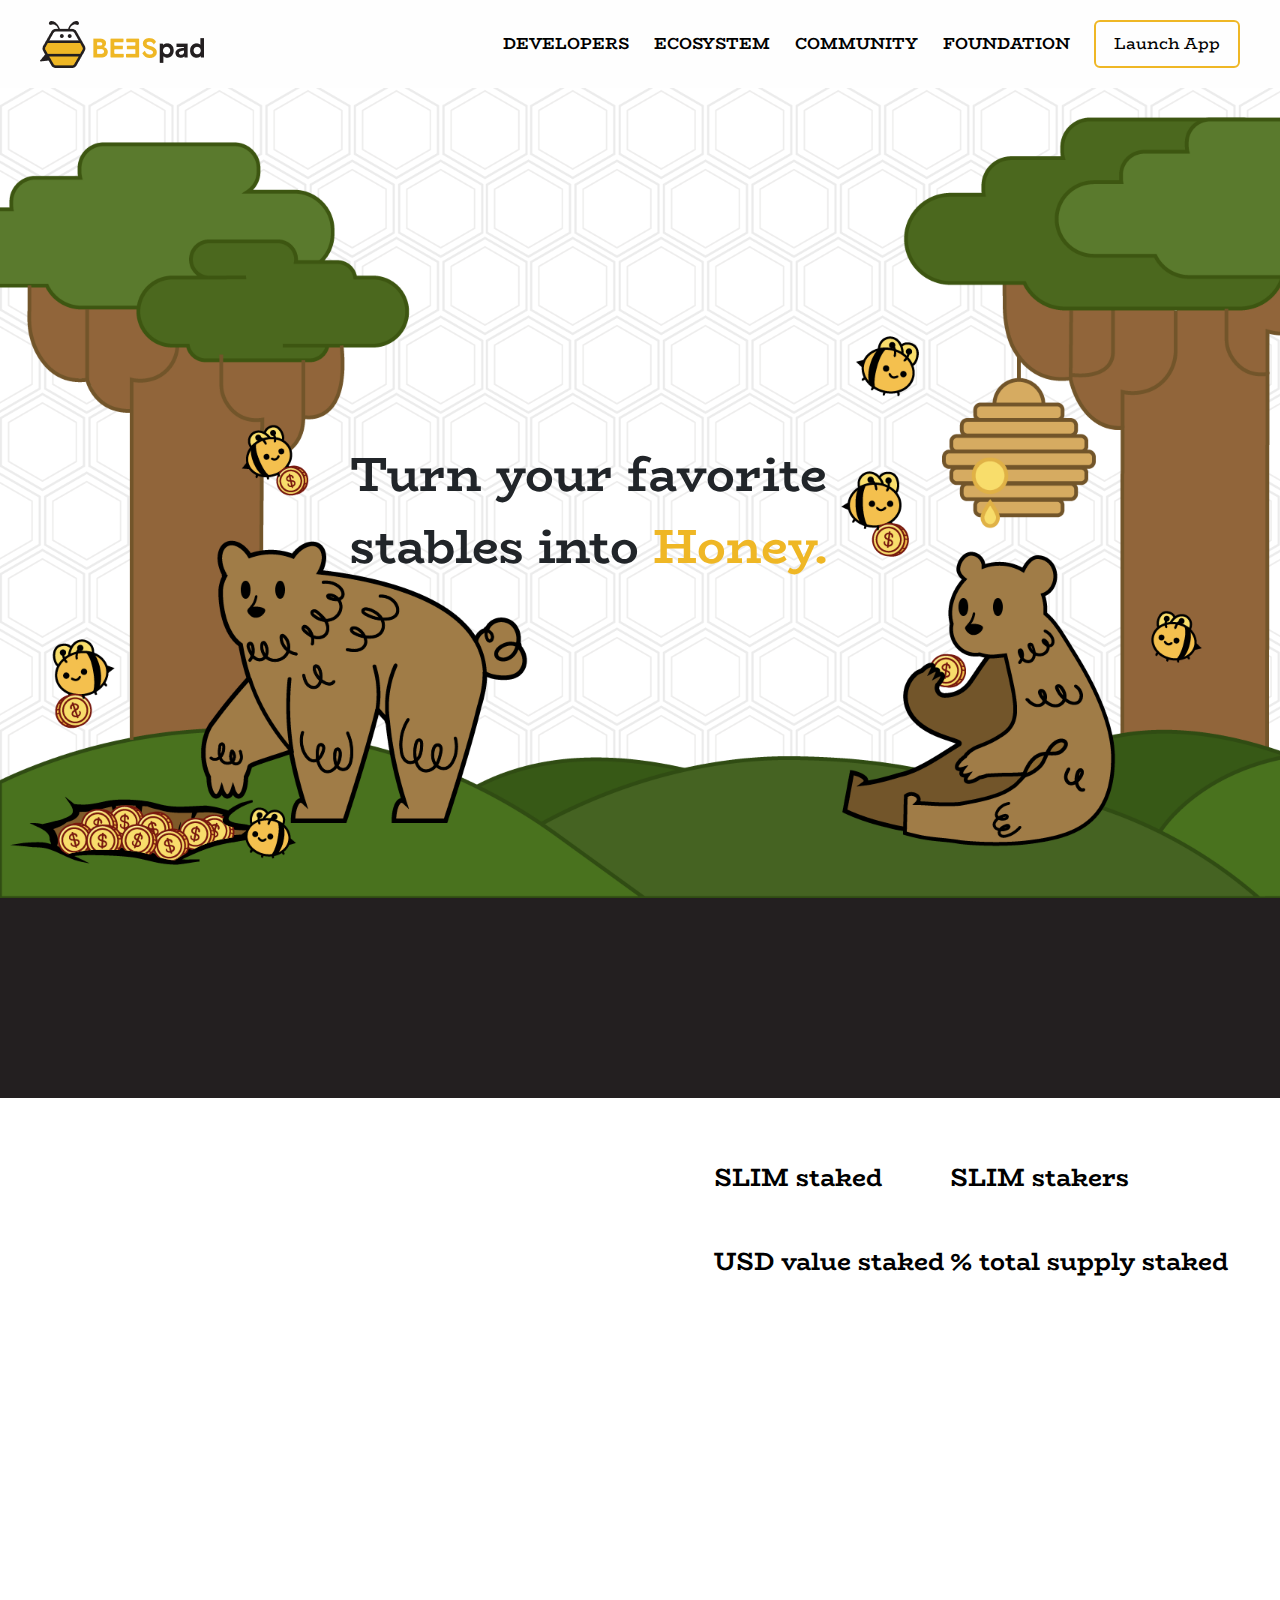
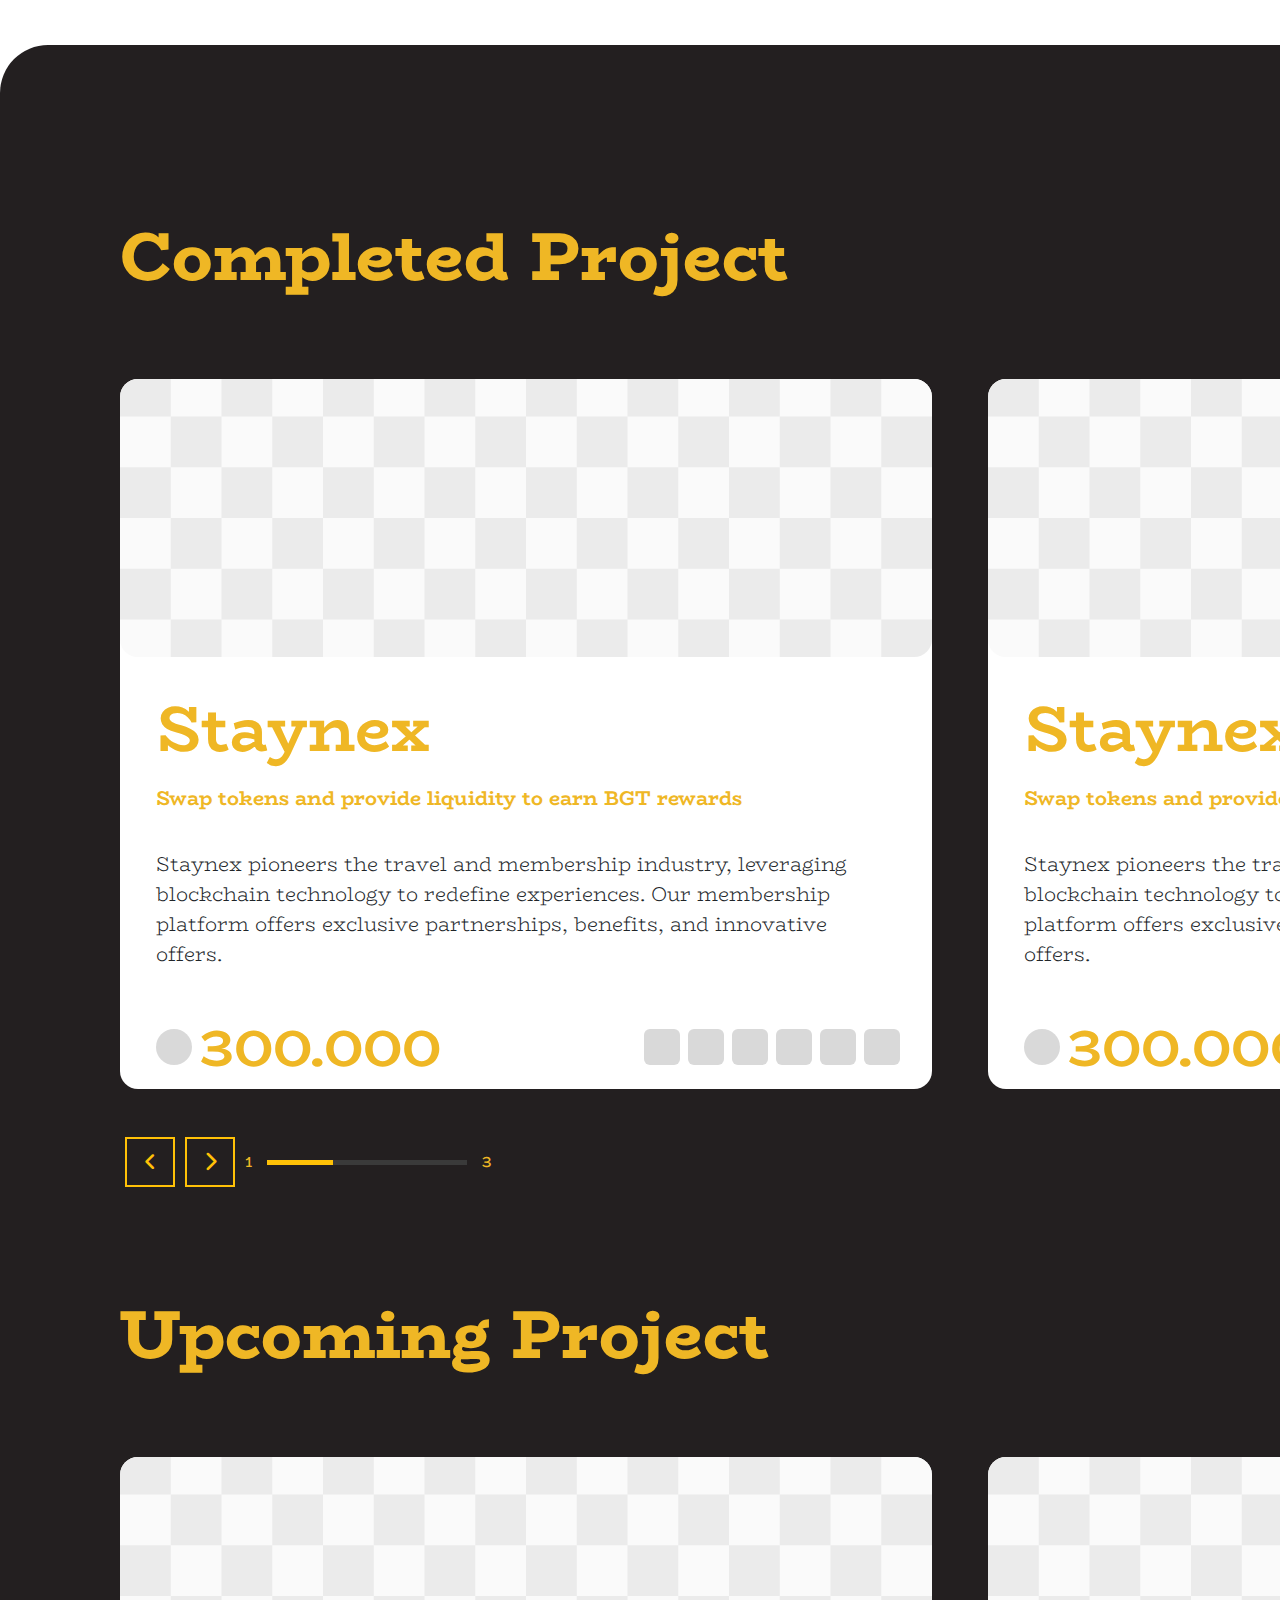
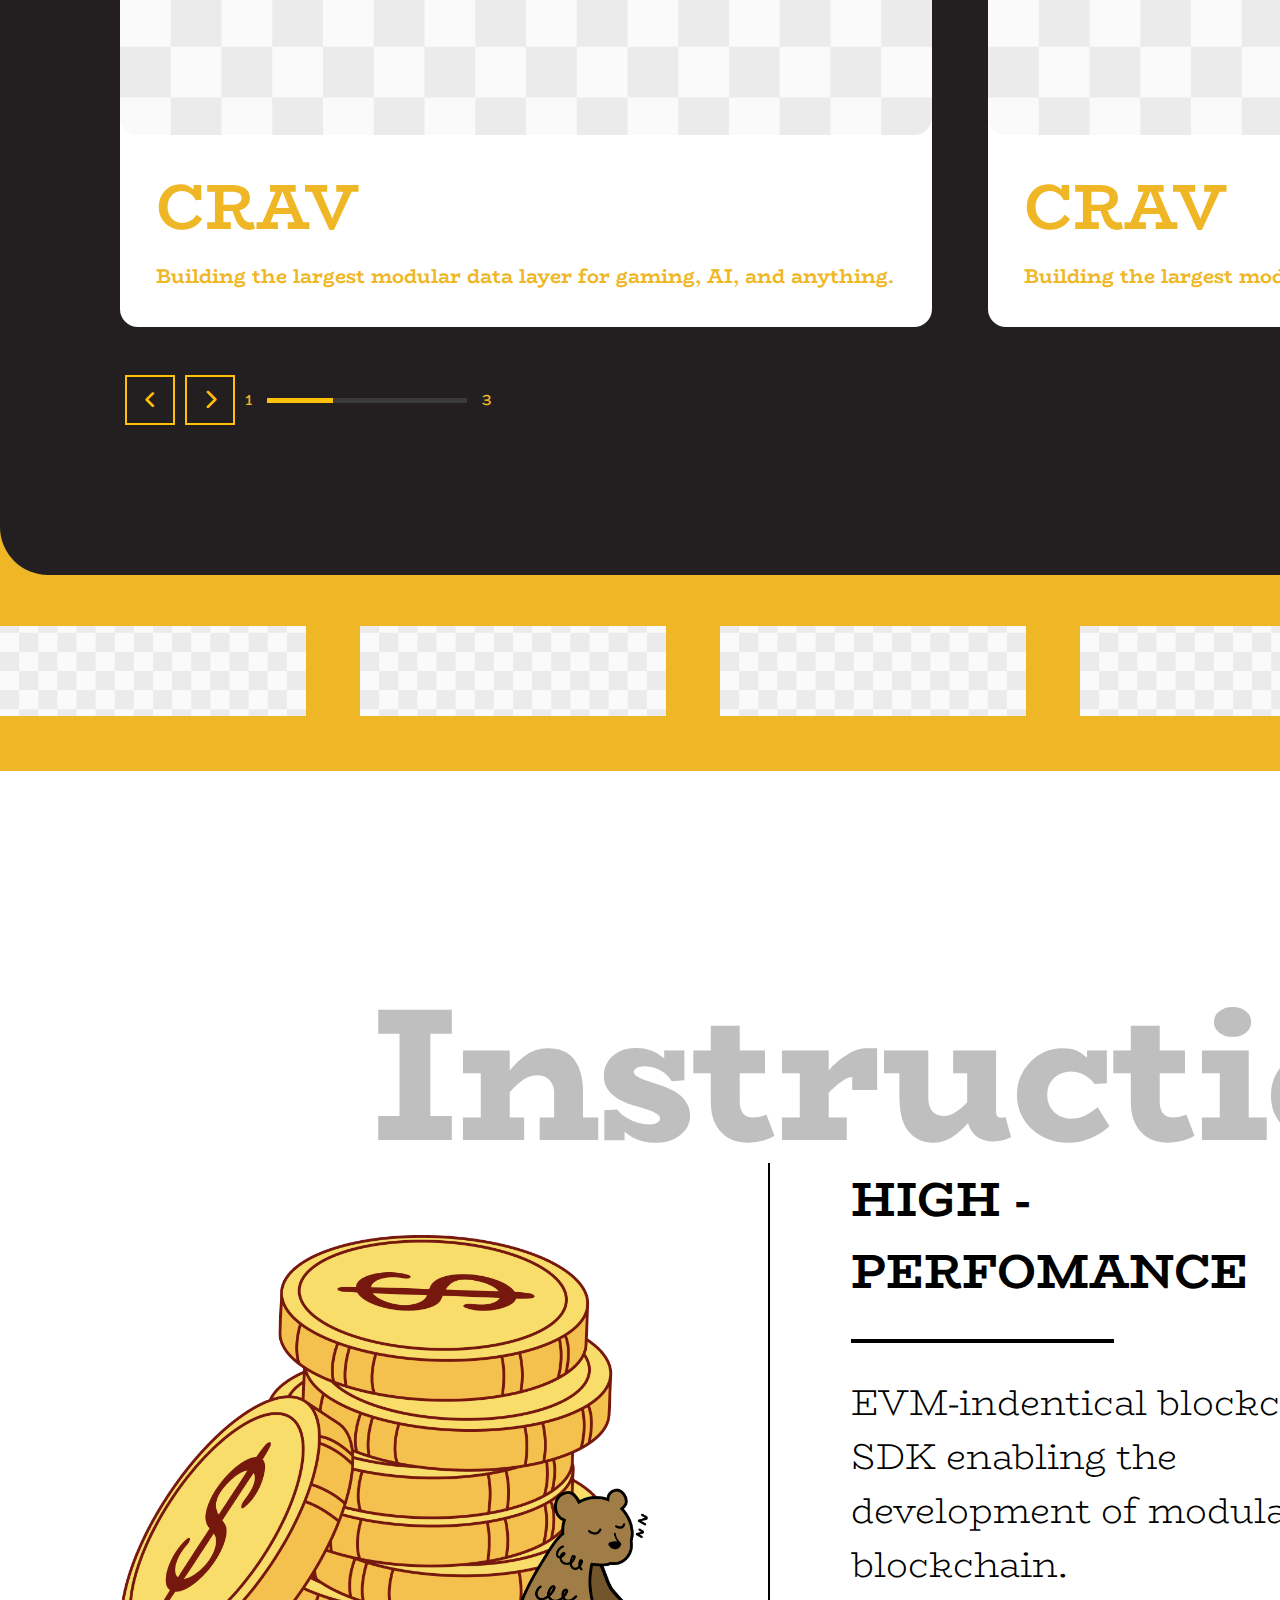
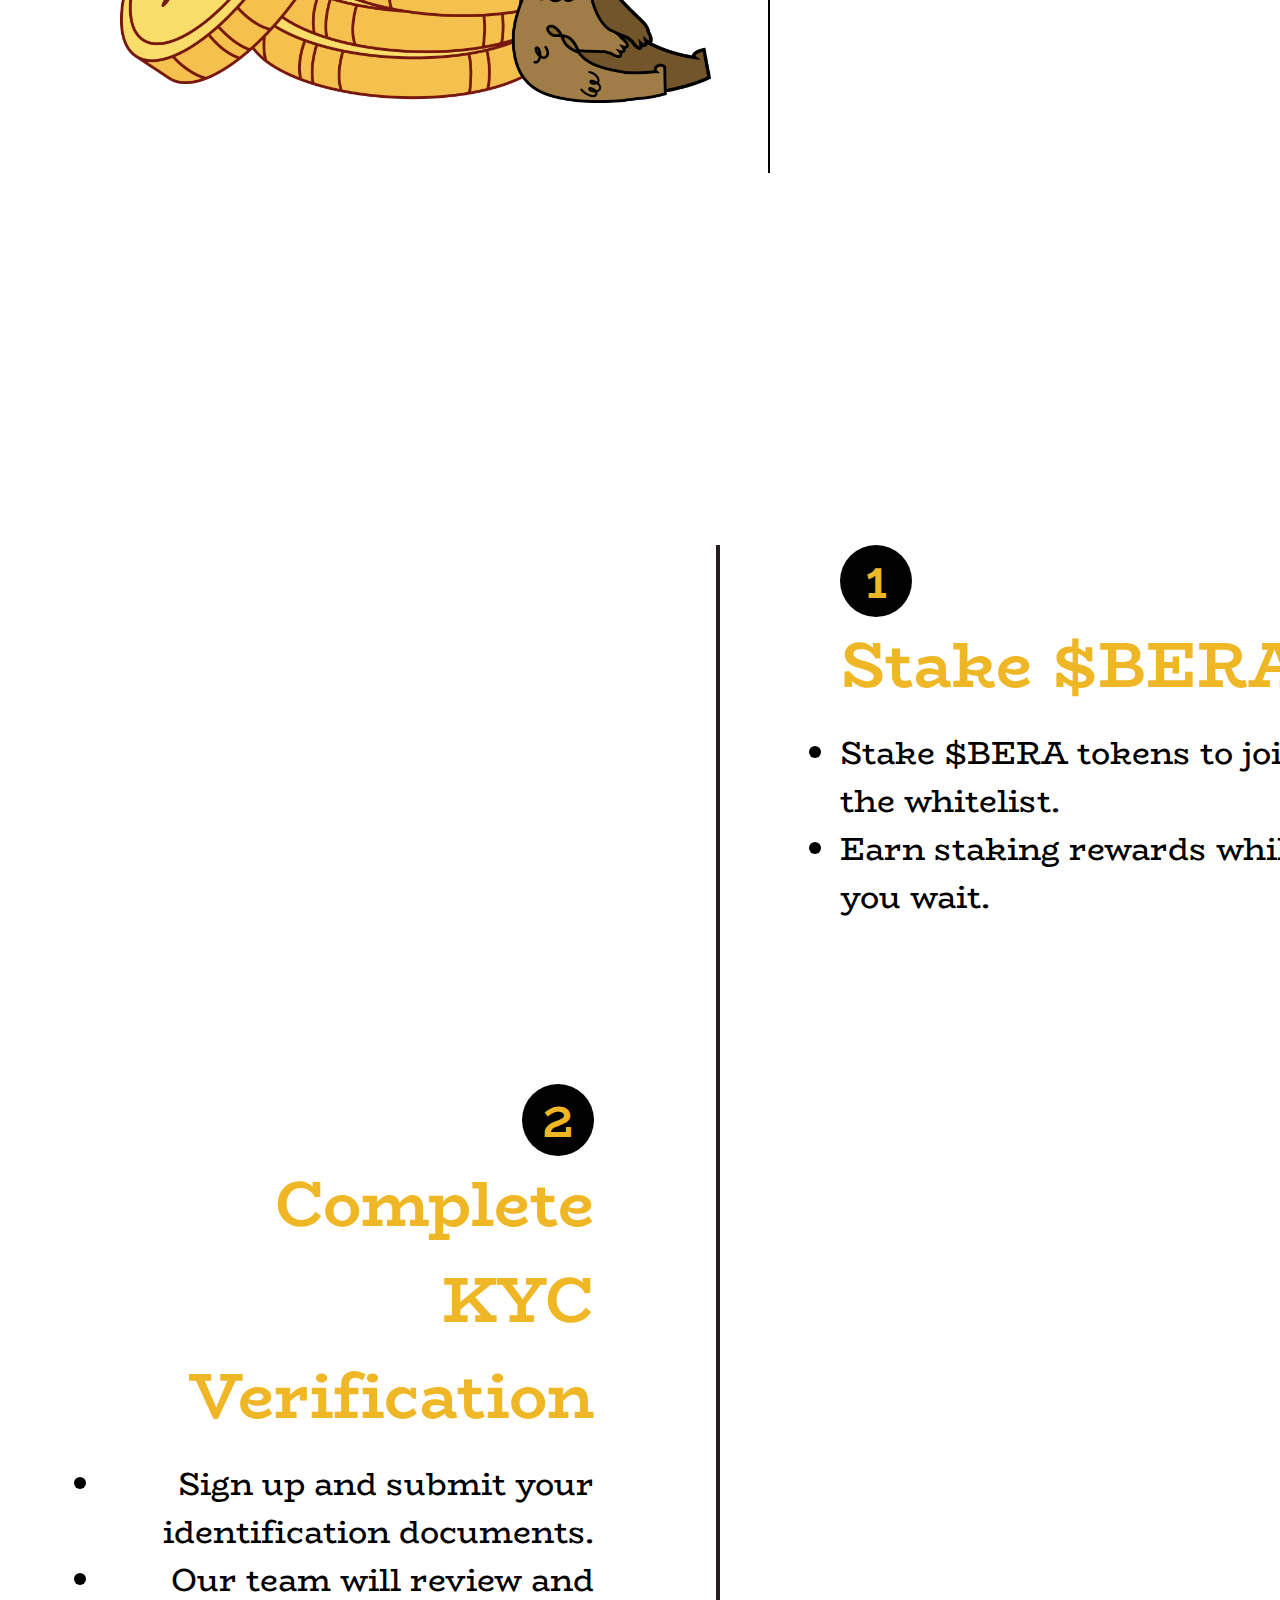
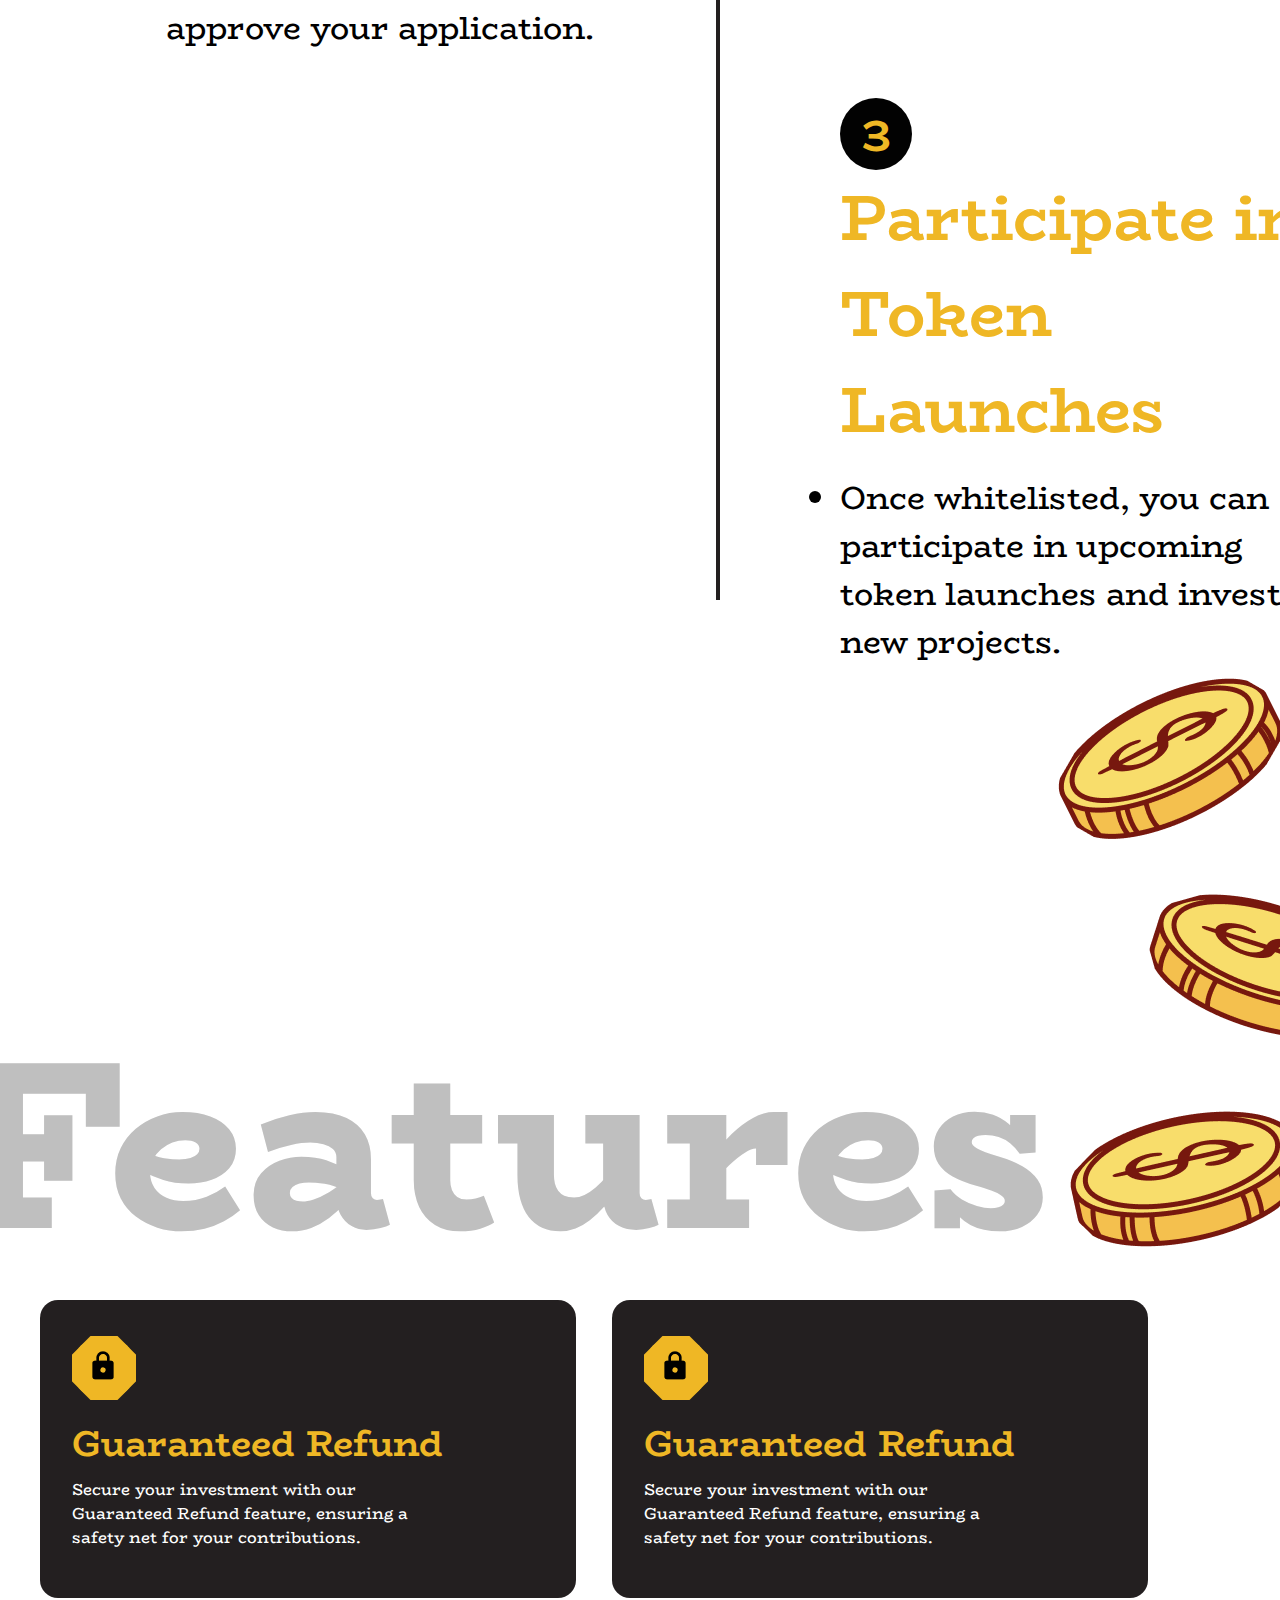
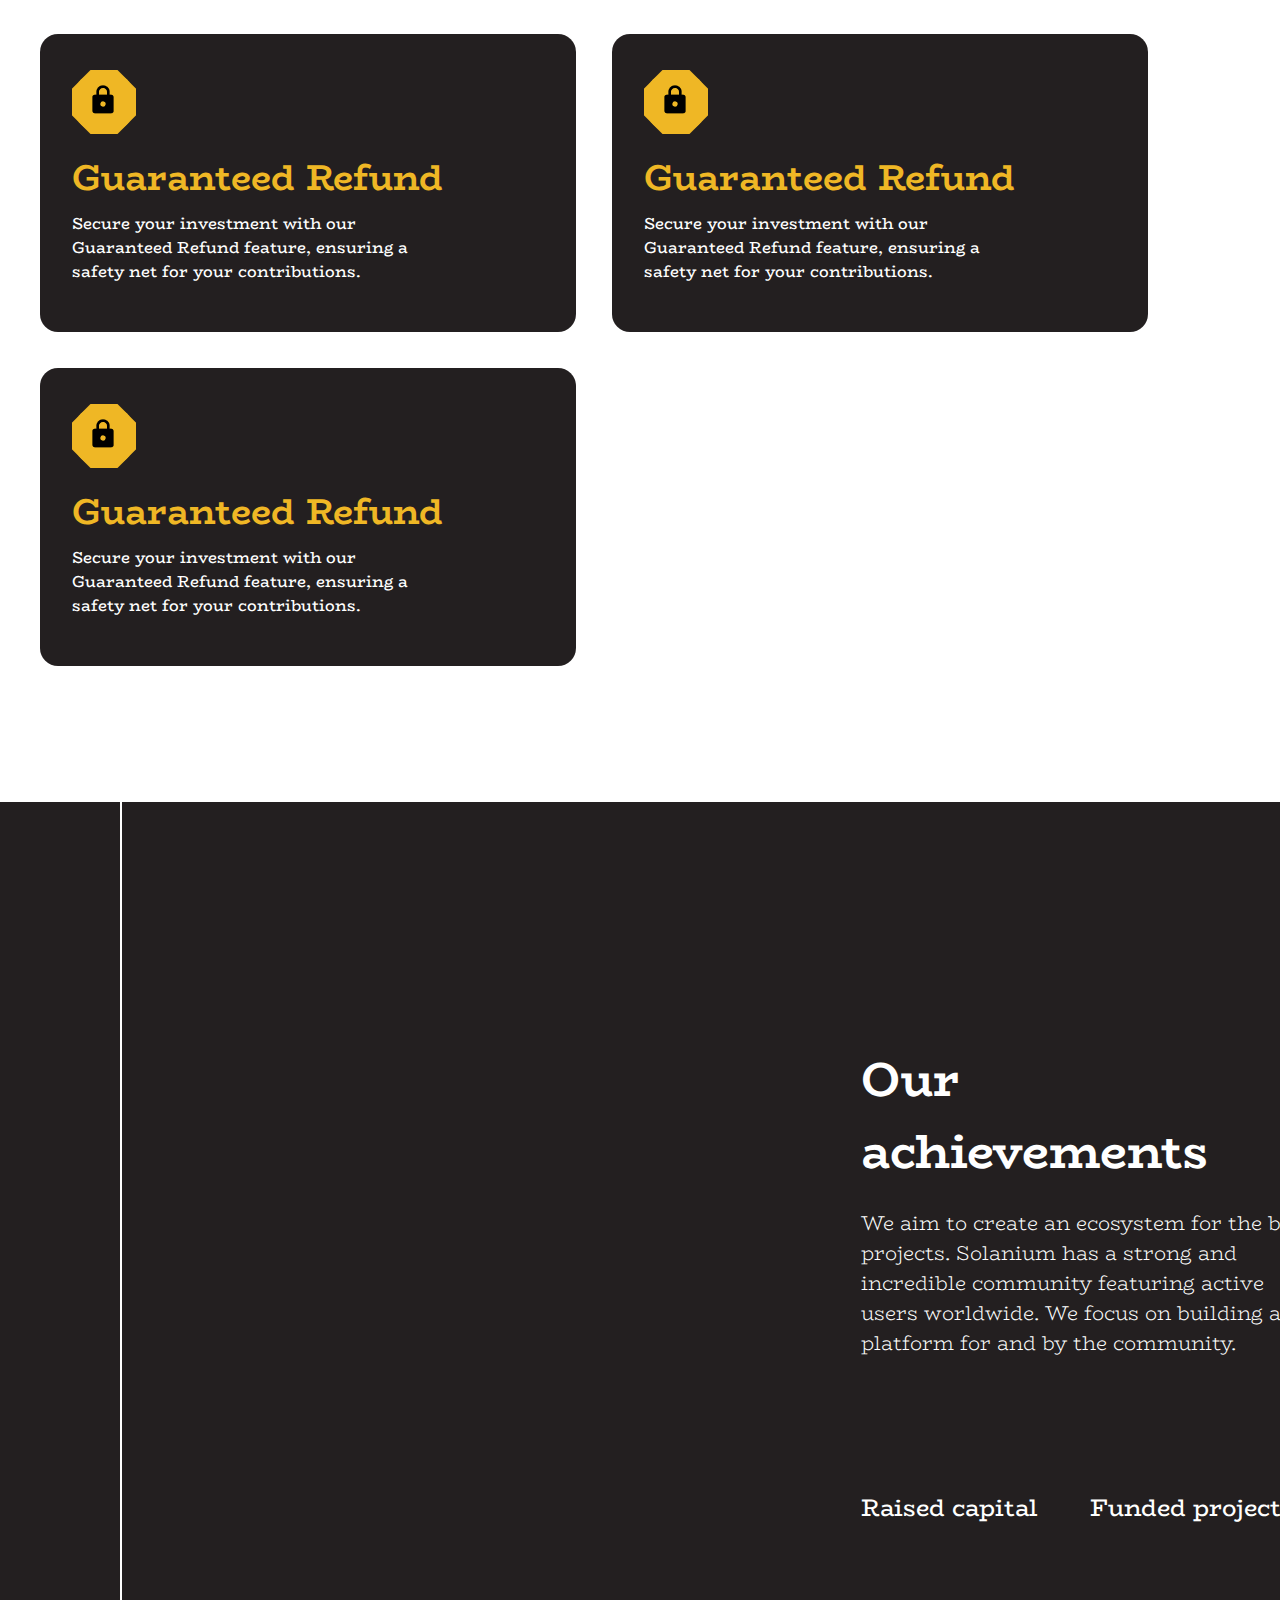
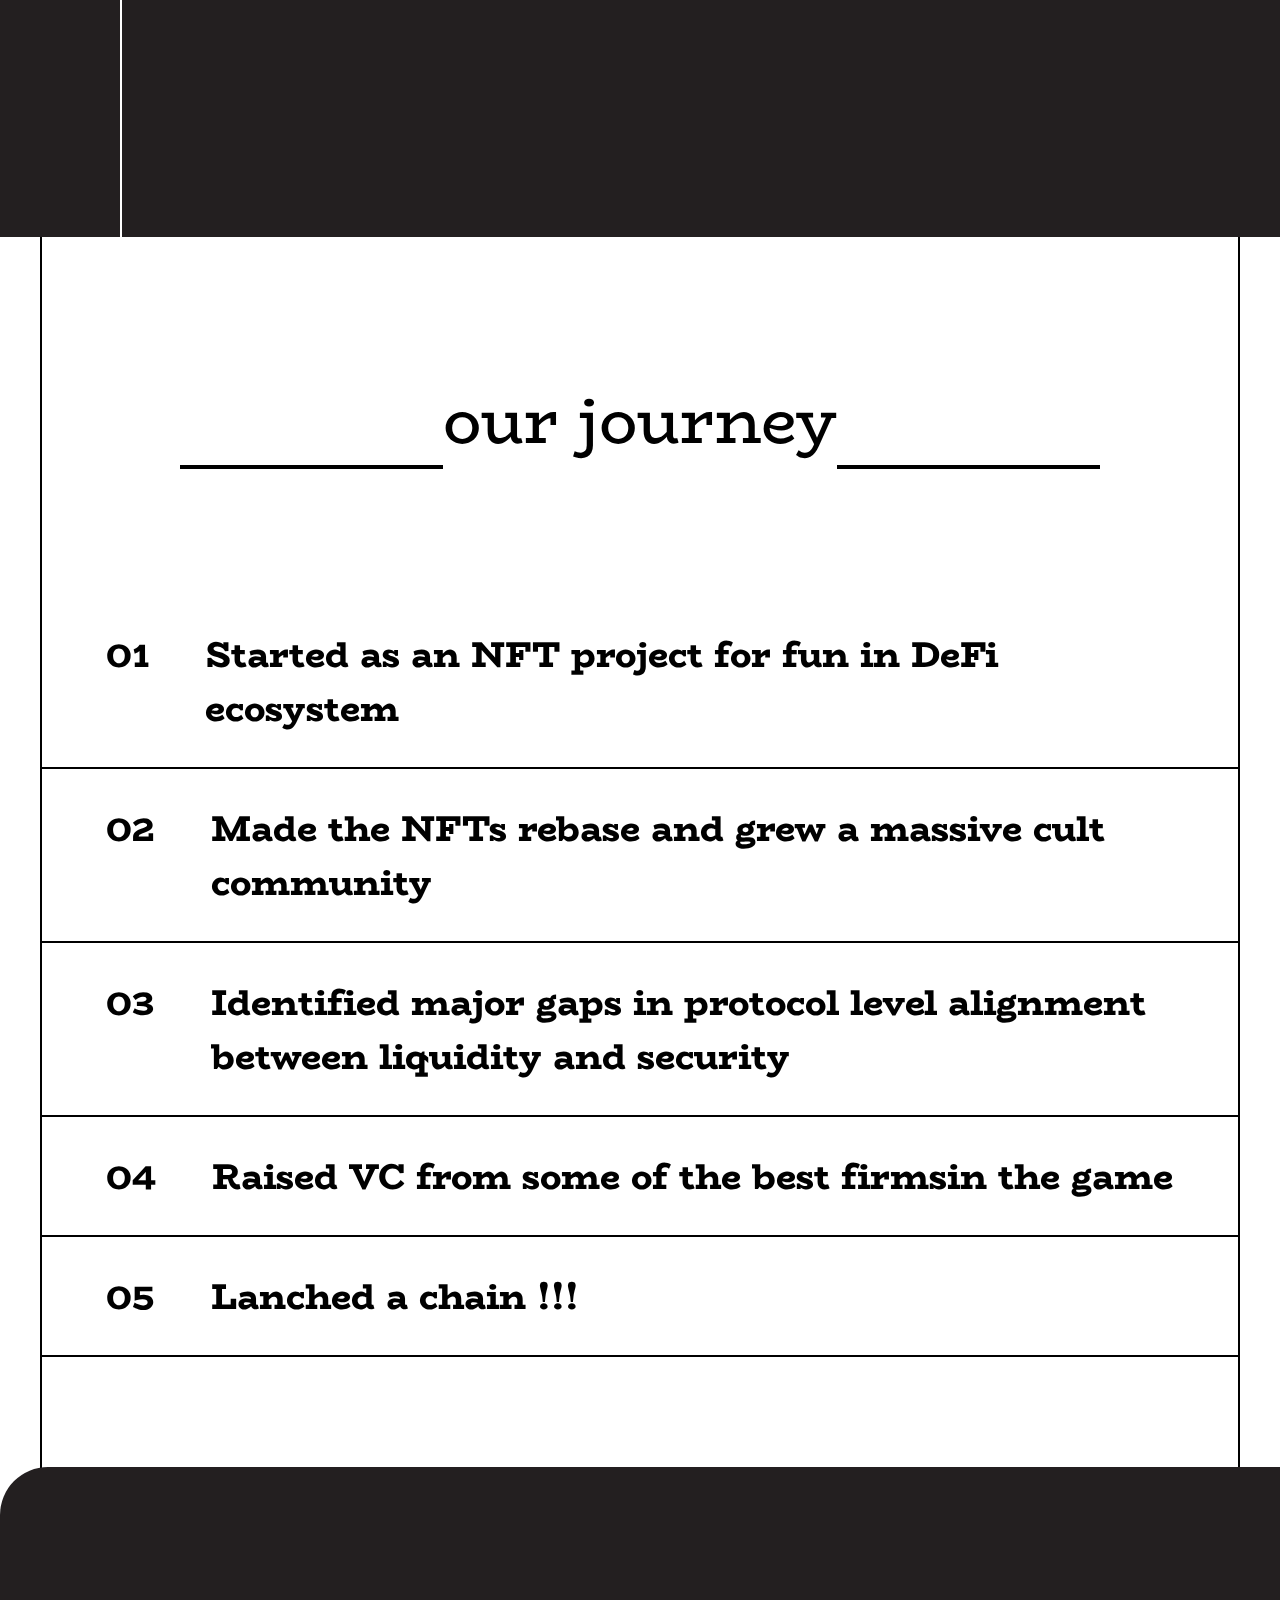
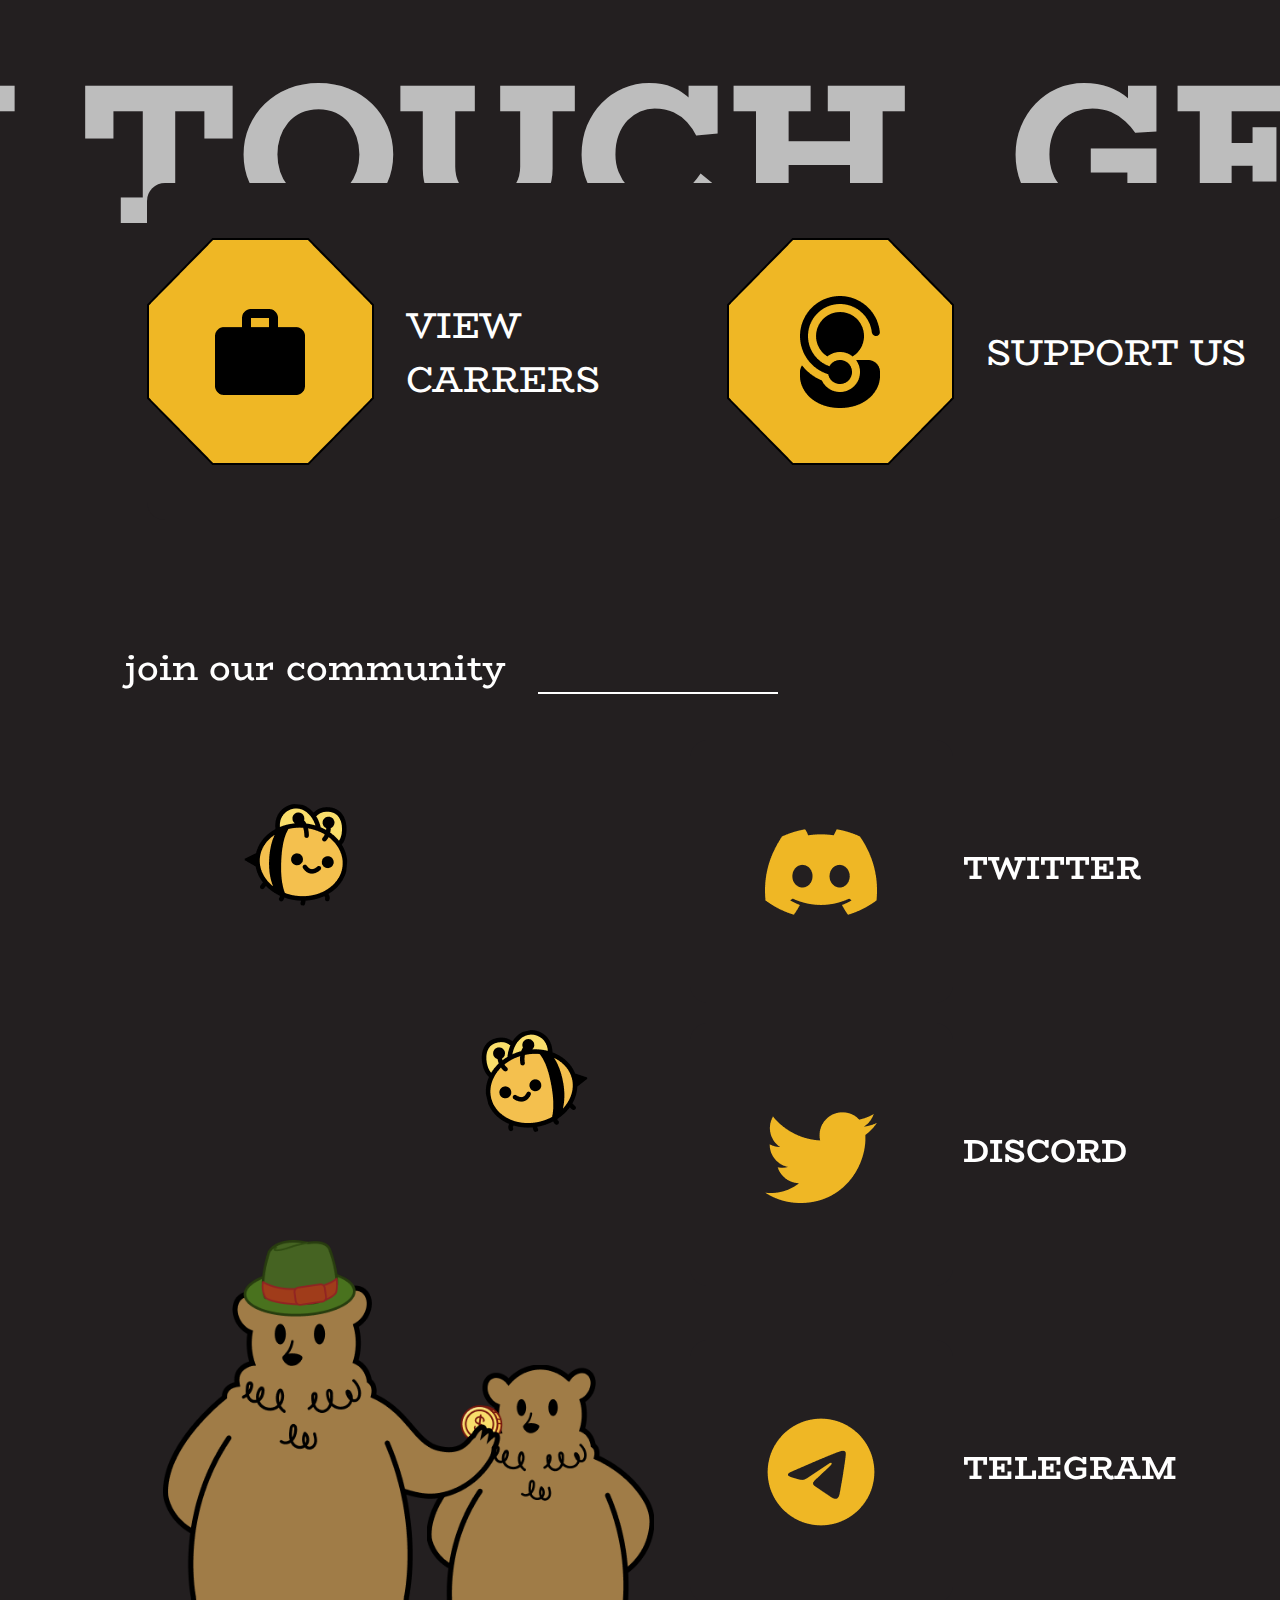
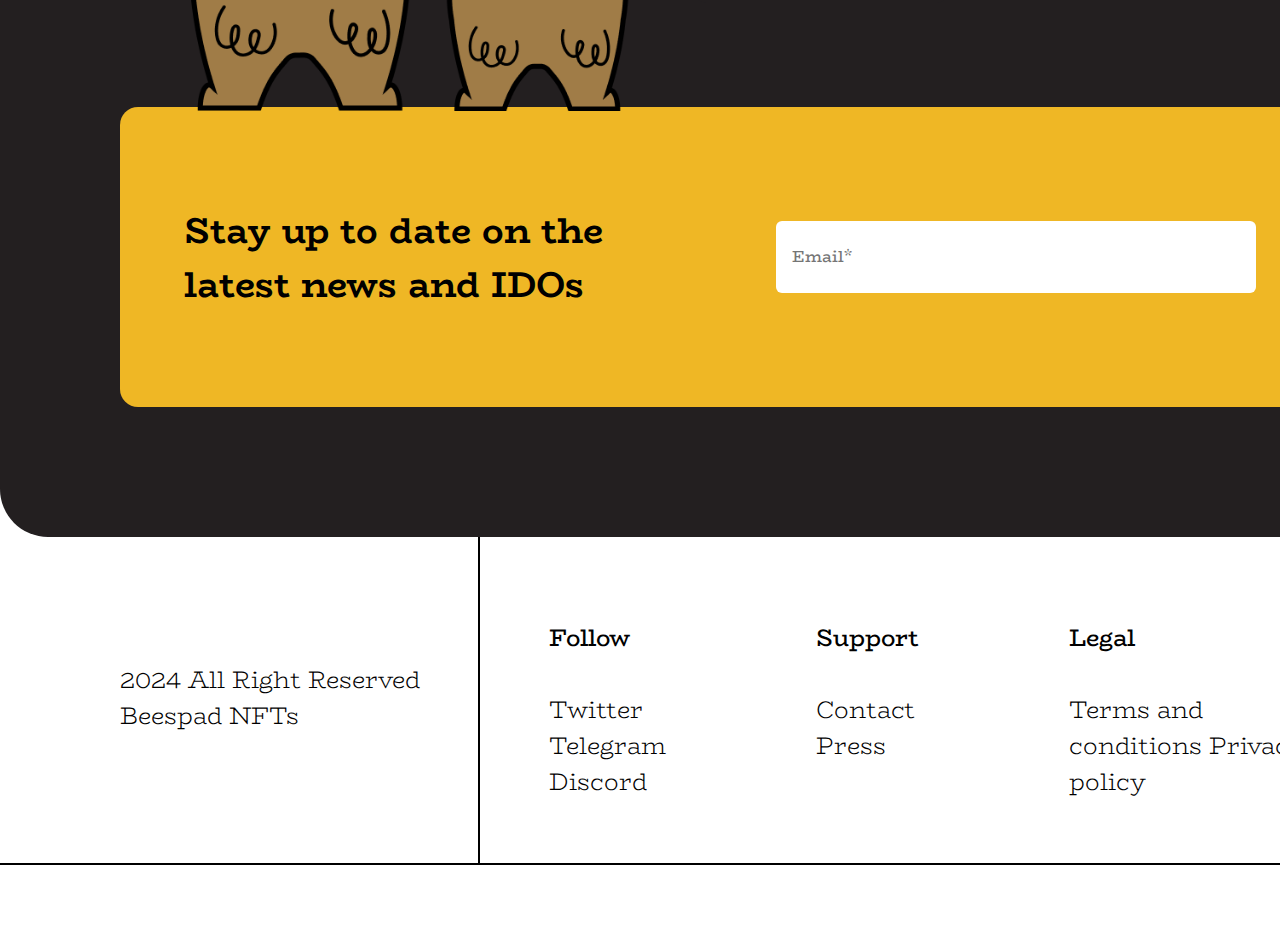
==== commit 8c8f70ec: "res and skate" ====
--- a/index.html
+++ b/index.html
@@ -6,7 +6,7 @@
     <link rel="stylesheet" href="assets/bootstrap/bootstrap.min.css" integrity="sha384-xOolHFLEh07PJGoPkLv1IbcEPTNtaed2xpHsD9ESMhqIYd0nLMwNLD69Npy4HI+N" crossorigin="anonymous">
     <link rel="stylesheet" href="https://cdnjs.cloudflare.com/ajax/libs/font-awesome/6.5.2/css/all.min.css">
     <link href="https://unpkg.com/aos@2.3.1/dist/aos.css" rel="stylesheet">
-    <title>BEESPAD DESKTOP</title>
+    <title>Landing Page</title>
     <link rel="stylesheet" href="assets/css/beespadDesktop/style.css" />
   </head>
   <body>
@@ -20,7 +20,7 @@
             <div class="header__right">
               <nav>
                 <div class="header__link">
-                  <a href="#">DEVELOPERS</a>
+                  <a  href="Skate-Desktop.html">DEVELOPERS</a>
                 </div>
                 <div class="header__link">
                   <a href="#">ECOSYSTEM</a>
@@ -615,7 +615,7 @@
         </div>
         <div class="footer__social">
           <div class="footer__social--1 footer__social--11" >
-            Follow us
+            Follow
             <li>Twitter</li>
             <li>Telegram</li>
             <li>Discord</li>
--- a/assets/css/beespadDesktop/style.css
+++ b/assets/css/beespadDesktop/style.css
@@ -1,4 +1,6 @@
 @import url('https://fonts.googleapis.com/css2?family=BioRhyme:wght@200..800&display=swap');
+@import url('https://fonts.googleapis.com/css2?family=Rajdhani:wght@300;400;500;600;700&display=swap');
+
 * {
   box-sizing: border-box;
 }
@@ -34,6 +36,18 @@
     width: 1680px;
     margin-left: auto;
     margin-right: auto;
+}
+@media (max-width: 1919.98px) {
+    .box {
+        width: 1440px;
+        margin-left: auto;
+        margin-right: auto;
+    }
+    .section-4  .box {
+        width: 1200px;
+        margin-left: auto;
+        margin-right: auto;
+    }
 }
 /* End box */
 
@@ -72,6 +86,13 @@
     color: var(--color-dark);
     text-decoration: none;
 }
+@media (max-width: 1919.98px) {
+    .header .box {
+        width: 1200px;
+        margin-left: auto;
+        margin-right: auto;
+    }
+}
 /* End header */
 
 
@@ -91,6 +112,16 @@
     top: 420px;
     left: 550px;
     width: 483px;
+}
+@media (max-width: 1919.98px) {
+    .section-1__content img {
+        width: 100%;
+    }
+    .section-1__content--modefi {
+        top: 350px;
+        left: 350px;
+        width: 575px;
+    }
 }
 /* End Section-1 */
 
@@ -121,6 +152,14 @@
     font-size: 96px;
     color: var(--color-primary);
     margin-right: -148px;
+}
+@media (max-width: 1919.98px) {
+    .section-2__left {
+        margin-left: -350px;
+    }
+    .section-2__right {
+        margin-right: -390px;
+    }
 }
 /* End Section-2 */
 
@@ -169,6 +208,44 @@
     font-weight: 400;
     font-size: 24px;
 }
+@media (max-width: 1919.98px) {
+    .section-3 {
+        object-fit: cover;
+        margin-bottom: 80px;
+    }
+    .section-3__content img:first-child {
+        object-fit: cover;
+        margin-left: -240px;
+    }
+    .section-3__content--modefi {
+        font-weight: 800;
+        font-size: 68px;
+        position: absolute;
+        top: 370px;
+        left: 170px;
+        width: 1114px;
+        height: 216px;
+        text-align: center;
+        margin: 0;
+        padding: 0;
+    }
+    .section-3__content--image {
+        position: absolute;
+        top: 234px;
+        left: 650px;
+        
+    }
+    .section-3__content--modefire {
+        width: 1114px;
+        position: absolute;
+        text-align: center;
+        top: 660px;
+        left: 170px;
+        color: var(--color-dark);
+        font-weight: 400;
+        font-size: 24px;
+    }
+}
 /* End Section-3 */
 
 
@@ -227,6 +304,56 @@
     font-size: 32px;
     color: var(--color-dark);
     margin: 0;
+}
+@media (max-width: 1919.98px) {
+    .section-4  .box {
+        width: 1200px;
+        margin-left: auto;
+        margin-right: auto;
+    }
+    .section-4__button  {
+        margin-bottom: 136px;
+    }
+    .section-4__button button {
+        height: 82px;
+        font-weight: 700;
+        font-size: 32px;
+        color: var(--color-dark);
+        padding: 16px 196px;
+        border-radius: 6px;
+        background-color: var(--color-primary);
+        border: 2px solid #EFB725;
+    }
+    
+    .section-4__left {
+        width: 688px;
+    }
+    .section-4__wrap {
+        display: flex;
+        align-items: center;
+        justify-content: space-between;
+    }
+    .section-4__left-1 {
+        font-size: 36px;
+        margin-bottom: 51px;
+    }
+    .section-4__left-2 {
+        font-size: 20px;
+    }
+    .modifire-span {
+        font-weight: 700;
+        font-size: 36px;
+    }
+    .section-4__right {
+        width: 525px;
+        margin-right: 12px;
+    }
+    .setion-4__content h3 {
+        font-weight: 700;
+        font-size: 25px;
+        color: var(--color-dark);
+        margin: 0;
+    }
 }
 /* End Section-4 */
 
@@ -381,6 +508,24 @@
     justify-content: space-between;
     align-items: center;
     
+}
+@media (max-width: 1919.98px) {
+    .section-6 .box{
+        padding-top: 106px;
+    
+        margin-top: -55px;
+        padding-bottom: 55px;
+        background-color: var(--color-primary);
+    }
+    .section-6__custom-row {
+        display: flex;
+        justify-content: space-between;
+        align-items: center;
+        
+    }
+    .section-6__custom-col:last-child img {
+        display: none;
+    }
 }
 /* End Section-6 */
 
@@ -446,6 +591,67 @@
 .section-7__space {
     margin-bottom: 201px;
 }
+@media (max-width: 1919.98px) {
+    .section-7__wrap {
+        position: relative;
+        height: 1173px;
+        overflow: hidden;
+    }
+    .section-7__image {
+        position: absolute;
+        top: 464px;
+        width: 591px;
+        left: 120px;
+        margin-bottom: 201px;
+        z-index: 1;
+    }
+    .section-7__image img {
+        width: 100%;
+    }
+    .section-7__title {
+        top: 160px;
+        left: 372px;;
+        font-size: 190px;
+    }
+    .section-7__desc {
+        position: absolute;
+        top: 392px;
+        left: 768px;
+        border-left: 2px solid #000000;
+        padding-left: 81px;
+    }
+    .section-7__desc--title {
+        width: 405px;
+        font-weight: 700;
+        font-size: 48px;
+        color: var(--color-dark);
+        padding-bottom: 32px;
+    }
+    .section-7__line {
+        width: 263px;
+        border: 2px solid #000000;
+        margin-bottom: 32px;
+    }
+    .section-7__desc--plus {
+        font-weight: 300;
+        font-size: 36px;
+        color: var(--color-dark);
+        width: 547px;
+        margin-bottom: 96px;
+    }
+    .section-7__desc button {
+        font-weight: 400;
+        font-size: 36px;
+        color: var(--color-dark);
+        padding: 16px 36px;
+        background-color: var(--color-primary);
+        border: 0;
+        border-radius: 6px;
+    }
+    .section-7__space {
+        margin-bottom: 201px;
+    }
+}
 /* End section-7 */
 
 
@@ -531,6 +737,88 @@
 .section-8__number-3 {
     margin-left: 0;
 }
+@media (max-width: 1919.98px) {
+    .section-8__wrap {
+        height: 1655px;
+        margin-top: 201px;
+        position: relative;
+    }
+
+    .section-8__left--image-1 {
+        position: absolute;
+        top: 1500px;
+        left: 0px;
+    }
+    .section-8__left--image-2 {
+        position: absolute;
+        top: 78px;
+        left: 345px;
+    }
+    .section-8__left--image-3 {
+        position: absolute;
+        top: 1272px;
+        left: 345px;
+    }
+    .section-8__right--image-4 {
+        position: absolute;
+        right: 187px;
+        top: -135px;
+    }
+    .section-8__right--image-5 {
+        position: absolute;
+        top: 654px;
+        right: 350px;
+    }
+    .section-8__left--content {
+        position: absolute;
+        top: 539px;
+        left: 120px;
+        text-align: right;
+        width: 489px;
+    }
+    .section-8__left {
+        border-right: 4px solid #231F20;
+    }
+    .section-8__number {
+        width: 72px;
+        height: 72px;
+        font-size: 48px;
+        border-radius: 50%;
+        font-weight: 700;
+        background-color: #020202;
+        display: flex;
+        align-items: center;
+        justify-content: center;
+        color: var(--color-primary);
+        margin-left: 417px;
+    }
+    .section-8__left--title {
+        font-weight: 700;
+        font-size: 64px;
+        color: var(--color-primary);
+        margin-bottom: 16px;
+    }
+    .section-8__left--desc {
+        font-weight: 400;
+        font-size: 32px;
+        color: var(--color-dark);
+    }
+    .section-8__left--content-2 {
+        top: 0px;
+        text-align: left;
+    }
+    .section-8__number-1 {
+        margin: 0;
+    }
+    .section-8__left--content-3 {
+        right: 120px;
+        top: 1153px;
+        text-align: left;
+    }
+    .section-8__number-3 {
+        margin-left: 0;
+    }
+}
 /* End Section-8 */
 
 
@@ -542,6 +830,7 @@
 }
 .section-9__wrap {
     position: relative;
+    margin-top: 24px;
 }
 .section-9__wrap img {
     position: absolute;
@@ -554,6 +843,19 @@
     font-weight: 800;
     font-size: 240px;
     color: #BFBFBF;
+}
+@media (max-width: 1919.98px) {
+    .section-9 .box{
+        height: 700px;
+        overflow: hidden;
+    }
+    .section-9__wrap {
+        position: relative;
+    }
+    .section-9__wrap img {
+        position: absolute;
+        right: 50px;
+    }
 }
 /* End section-9 */
 
@@ -614,6 +916,70 @@
     top: 395px;
     right: -50px;
 }
+@media (max-width: 1919.98px) {
+    .section-10__list {
+        display: flex;
+        align-items: center;
+        flex-wrap: wrap;
+    }
+    .section-10 .box{
+        width: 1200px;
+        margin-left: auto;
+        margin-right: auto;
+    }
+    .section-10__wrap {
+        position: relative;
+    }
+    .section-10__item {
+        background-color: var(--bg-primary);
+        padding: 36px 0 48px 32px;
+        border-radius: 18px;
+        width: 536px;
+        margin-right: 36px;
+        margin-bottom: 36px;
+    }
+    .section-10__item {
+        background-color: var(--bg-primary);
+        padding: 36px 0 48px 32px;
+        border-radius: 18px;
+        width: 536px;
+        margin-right: 36px;
+        margin-bottom: 36px;
+    }
+    .section-10__item-3 {
+        margin-right: 36px;
+    }
+    .section-10__images {
+        width: 64px;
+        height: 64px;
+        border-radius: 50%;
+        background-color: var(--color-primary);
+        position: relative;
+    }
+    .section-10__images-key {
+        position: absolute;
+        top: 15px;
+        left: 20px;
+    }
+    .section-10__title {
+        margin-top: 16px;
+        font-weight: 700;
+        font-size: 36px;
+        color: var(--color-primary);
+        margin-bottom: 8px;
+    }
+    .section-10__desc {
+        font-weight: 400;
+        font-size: 16px;
+        color: #FFFFFF;
+        width: 386px;
+    }
+    .section-10__images-bear {
+        position: absolute;
+        top: 720px;
+        right: 0px;
+    }
+}
 /* End section-10 */
 
 
@@ -678,6 +1044,67 @@
     color: white;
     font-weight: 400;
     font-size: 24px;
+}
+@media (max-width: 1919.98px) {
+    .section-11 .box {
+        background-color: var(--bg-primary);
+    }
+    .section-11 .box-container {
+        margin-top: 100px;
+        width: 1200px;
+        border-right: 2px solid #FFFFFF;
+        border-left: 2px solid #FFFFFF;
+        margin-left: auto;
+        margin-right: auto;
+    }
+    .section-11__desc button {
+        font-weight: 400;
+        font-size: 20px;
+        color: var(--color-dark);
+        padding: 16px 64px;
+        background-color: var(--color-primary);
+        border: 0;
+        border-radius: 6px;
+    }
+    .section-11__image {
+        margin-left: 32px;
+    }
+    .section-11__image div img:nth-child(1) {
+        margin-right: 36px;
+    }
+    .section-11__desc {
+        margin-left: 109px;
+        margin-top: 241px;
+    }
+    .section-11__desc--title {
+        font-weight: 700;
+        font-size: 48px;
+        color: white;
+        margin-bottom: 21px;
+    }
+    .section-11__desc--plus {
+        font-weight: 300;
+        font-size: 20px;
+        color: white;
+        margin-bottom: 132px;
+    }
+    .section-11__desc--price {
+        display: flex;
+        margin-bottom: 86px;
+    }
+    .section-11__desc--price-1 {
+        margin-right: 20px;
+    }
+    .section-11__desc--price-1 div {
+        color: white;
+        font-weight: 400;
+        font-size: 24px;
+    }
+    .section-11__desc--price-2 div {
+        color: white;
+        font-weight: 400;
+        font-size: 24px;
+    }
 }
 /* End Section-11 */
 
@@ -695,7 +1122,7 @@
 .section-12__head {
     display: flex;
     justify-content: center;
-    align-items: center;
+    align-items: flex-end;
     margin-bottom: 126px;
     padding-top: 126px;
 }
@@ -722,6 +1149,58 @@
 }
 .section-12__list:last-child {
     height: 158px;
+}
+@media (max-width: 1919.98px) {
+    .section-12 .box-container {
+        position: relative;
+        width: 1200px;
+        border-right: 2px solid #000000;
+        border-left: 2px solid #000000;
+        margin-left: auto;
+        margin-right: auto;
+    }
+    
+    .section-12__head {
+        display: flex;
+        justify-content: center;
+        align-items: flex-end;
+        margin-bottom: 126px;
+        padding-top: 136px;
+    }
+    .section-12__head img:first-child {
+        position: absolute;
+        top: 42px;
+        left: 123px;
+    }
+    .section-12__head img:last-child {
+        position: absolute;
+        top: 42px;
+        right: 123px;
+    }
+    .section-12__line {
+        width: 263px;
+        height: 2px;
+        border: 2px solid #000000
+    }
+    .section-12__title {
+        font-weight: 400;
+        font-size: 64px;
+        color: var(--color-dark);
+    }
+    .section-12__list {
+        border-bottom: 2px solid #000000;
+        padding: 32px 64px;
+        display: flex;
+        font-weight: 800;
+        font-size: 36px;
+        color: var(--color-dark);
+    }
+    .section-12__item-1 {
+        margin-right: 56px;
+    }
+    .section-12__list:last-child {
+        height: 130px;
+    }
 }
 /* End Section-12 */
 
@@ -896,13 +1375,182 @@
     right: 16px;
     top: 13px;
 }
+@media (max-width: 1919.98px) {
+    .section-13 .box {
+        background-color: var(--bg-primary);
+        position: relative;
+        z-index: 1;
+        border-radius: 48px;
+        margin-top: -20px;
+        padding-top: 136px;
+        padding-bottom: 130px;
+    }
+    .section-13__head {
+        position: relative;
+        overflow: hidden;
+    }
+    .section-13__list {
+        display: flex;
+        align-items: center;
+        font-weight: 800;
+        font-size: 200px;
+        justify-content: space-between;
+        color: #BDBDBD;
+        position: relative;
+        z-index: 1;
+    }
+    .section-13__head--title:first-child {
+        margin-left: -800px;
+        margin-right: 0px;
+    }
+    .section-13__head--title:last-child {
+        margin-right: -1280px;
+    }
+    .section-13__head--bottom {
+        position: relative;
+        width: 1140px;
+        border-radius: 18px;
+        background-color: var(--bg-primary);
+        top: -120px;
+        z-index: 2;
+        display: flex;
+        justify-content: space-between;
+        height: 337px;
+        margin-left: 147px;
+    }
+    .section-13__icon-left {
+        display: flex;
+        align-items: center;
+        width: 688px;
+        height: 337px;
+        color: #FFFFFF;
+        font-weight: 400;
+        margin-right: 20px;
+        font-size: 36px;
+    }
+    .section-13__icon-left img {
+        margin-right: 32px;
+    }
+    .section-13__icon-right img {
+        margin-right: 32px;
+    }
+    .section-13__icon-right {
+        display: flex;
+        align-items: center;
+        width: 688px;
+        height: 337px;
+        color: #FFFFFF;
+        font-weight: 400;
+        font-size: 36px;
+    }
+    .section-13__content {
+        position: relative;
+        height: 1153px;
+    }
+    
+    .section-13__content-1 {
+        font-weight: 400;
+        display: flex;
+        font-size: 36px;
+        color: white;
+        margin-left: 125px;
+        align-items: end;
+    }
+    .section-13__content-line {
+        width: 240px;
+        height: 2px;
+        border-bottom: 2px solid #FFFFFF;
+        margin-left: 32px;
+    }
+    .section-13__content-2 {
+        position: absolute;
+        left: 241px;
+        top: 160px;
+    }
+    .section-13__content-3 {
+        position: absolute;
+        left: 474px;
+        top: 380px;
+    }
+    .section-13__content-4 {
+        position: absolute;
+        left: 690px;
+        top: 100px;
+        font-weight: 700;
+        font-size: 32px;
+        color: #FFFFFF;
+    }
+    .section-13__content-5 {
+        position: absolute;
+        top: 383px;
+        left: 690px;
+        font-weight: 700;
+        font-size: 32px;
+        color: #FFFFFF;
+    }
+    .section-13__content-6 {
+        top: 700px;
+        position: absolute;
+        left: 690px;
+        font-weight: 700;
+        font-size: 32px;
+        color: #FFFFFF;
+    }
+    .section-13__content-7 {
+        position: absolute;
+        left: 163px;
+        width: 340px;
+        z-index: 1;
+        top: 600px;
+    }
+    .section-13__content-8 {
+        position: absolute;
+        left: 427px;
+        top: 725px;
+        width: 227px;
+    }
+    
+    .section-13__form {
+        display: flex;
+        align-items: center;
+        justify-content: space-between;
+        background-color: var(--color-primary);
+        padding: 96px 64px;
+        width: 1200px;
+        margin-left: auto;
+        margin-right: auto;
+        border-radius: 18px;
+        margin-top: -86px;
+    }
+    .section-13__form--left {
+        font-weight: 700;
+        font-size: 36px;
+        color: var(--color-dark);
+        width: 40%;
+    }
+    .section-13__form--right {
+        position: relative;
+    }
+    .section-13__form--right input {
+        width: 480px;
+        padding-top: 24px;
+        padding-bottom: 24px;
+        padding-left: 16px;
+        border-radius: 6px;
+        background: #FFFFFF;
+        border: 0;
+    }
+    .section-13__form--right button {
+        display: none;
+    }
+}
 /* End section-13 */
 
 
 /* footer */
 .footer .box{
     display: flex;
-    width: 1396px;
+    width: 1400px;
 }
 .footer {
     width: 1920px;
@@ -924,8 +1572,7 @@
 .footer__social {
     padding: 79px 0px 79px 161px;
     display: flex;
-    justify-content: space-between;
-    flex: 1;
+    width: 70%;
 }
 .footer__social--11 {
     font-weight: 400;
@@ -944,4 +1591,381 @@
 .footer__social--1 {
     margin-right: 150px;
 }
-/* End footer */+@media (max-width: 1919.98px) {
+    .footer .box {
+        width: 1200px;
+        margin-left: auto;
+        margin-right: auto;
+    }
+    .footer {
+        width: 1440px;
+        border-bottom: 2px solid #000000;
+    }
+    .footer__info {
+        padding: 125px 43px 125px 0px;
+    }
+    .footer__social {
+        padding: 83px 0px 63px 69px;
+        display: flex;
+        width: 70%;
+    }
+}
+/* End footer */
+
+
+
+
+
+
+
+
+
+/* Section-14 */
+.section-14 .box {
+    width: 1680px;
+}
+.section-14 {
+    border-bottom: 2px solid #202020;
+    border-top: 2px solid #202020;
+    width: 1920px;
+    margin-left: auto;
+    margin-right: auto;
+}
+.section-14__wrap {
+    display: flex;
+    justify-content: space-between;
+}
+.section-14__left {
+    width: 48%;
+    margin-top: 136px;
+    margin-bottom: 133px;
+}
+.section-14__left h1 {
+    font-weight: 700;
+    font-size: 64px;
+    font-family: "Rajdhani", sans-serif;
+    margin-bottom: 48px;
+}
+.section-14__left button {
+    font-weight: 700;
+    font-size: 24px;
+    color: var(--color-dark);
+    padding: 16px 48px;
+    background-color: var(--color-primary);
+    border: 0;
+    border-radius: 6px;
+    margin-bottom: 64px;
+}
+.section-14__left--desc {
+    font-weight: 700;
+    font-size: 16px;
+    color: var(--color-dark);
+    margin-bottom: 16px;
+    margin-bottom: 290px;
+}
+.section-14__left--desc img {
+    margin-top: 16px;
+}
+.section-14__left--footer {
+    padding: 18px;
+    width: 80%;
+    font-weight: 700;
+    font-size: 16px;
+    color: var(--color-dark);
+    background-color: #D7D7D7;
+    border-radius: 8px;
+}
+.section-14__right {
+    width: 40%;
+    margin-top: 136px;
+    background-color: var(--bg-primary);
+    border-radius: 18px;
+    overflow: hidden;
+    margin-bottom: 133px;
+}
+.section-14__right--head {
+    background-color: #1E1A1B;
+    display: flex;
+    align-items: center;
+    justify-content: space-between;
+    padding: 24px 36px;
+}
+.section-14__right--head-right {
+    background-color: var(--color-primary);
+    border-radius: 6px;
+    padding: 7px 27px;
+}
+.section-14__right--head-right button {
+    background-color: var(--color-primary);
+    border: 0;
+}
+.section-14__right--1 {
+    padding: 32px 36px;
+    display: flex;
+    align-items: center;
+    justify-content: space-between;
+}
+.section-14__right--1 button{
+    padding: 12px 24px;
+    border-radius: 6px;
+    display: flex;
+}
+.section-14__right--1 button div {
+    width: 24px;
+    height: 24px;
+    background-color: white;
+    margin-right: 16px;
+}
+.section-14__right--1 .button-1 {
+    background-color: var(--color-primary);
+    border: 0;
+}
+.section-14__right--1 .button-2 {
+    background: #FFFFFF26;
+    border: 0;
+}
+.section-14__right--1 .button-3 {
+    background: #FFFFFF26;
+    border: 0;
+}
+.section-14__right--2 {
+    display: flex;
+    align-items: center;
+    padding: 0 24px;
+    justify-content: space-between;
+}
+.section-14__right--2 .button-1 {
+    padding-top: 16px;
+    position: relative;
+    padding-right: 16px;
+}
+.section-14__right--2 .button-1 div {
+    width: 32px;
+    font-weight: 700;
+    font-size: 10px;
+    display: flex;
+    align-items: center;
+    justify-content: center;
+    height: 32px;
+    color: white;
+    background-color: var(--bg-primary);
+    border-radius: 50%;
+    border: 1px solid #FFFFFF;
+    position: absolute;
+    top: 0;
+    right: 0;
+}
+.section-14__right--2 .button-1 button {
+    background-color: var(--color-primary);
+    border: 0;
+    padding: 16px 32px;
+    border-radius: 6px;
+    font-weight: 700;
+    font-size: 14px;
+}
+.section-14__right--2 .button-2 button {
+    background: #444041;
+    border: 0;
+    padding: 16px 32px;
+    border-radius: 6px;
+    font-weight: 700;
+    font-size: 14px;
+}
+
+.section-14__right--content {
+    padding: 16px 36px 0px 36px;
+}
+.section-14__right--content--title {
+    font-weight: 400;
+    font-size: 14px;
+    width: 85%;
+    color: var(--color-primary);
+    margin-bottom: 32px;
+}
+.section-14__right--content--info-1 {
+    display: flex;
+    align-items: center;
+    justify-content: space-between;
+    font-weight: 700;
+    font-size: 18px;
+    margin-bottom: 16px;
+    color: #FFFFFF6B;
+}
+.section-14__right--content--info-1 span{
+    text-decoration: underline;
+}
+
+.section-14__right--content--info-2 {
+    font-weight: 700;
+    font-size: 24px;
+    color: white;
+    margin-bottom: 24px;
+}
+
+.section-14__right--3 {
+    width: 80%;
+    position: relative;
+    margin-left: auto;
+    margin-right: auto;
+}
+.section-14__right--3 input {
+    width: 100%;
+    padding: 18px 16px 18px 22px;
+    border: 0;
+    border-radius: 6px;
+    font-weight: 700;
+    font-size: 16px;
+    background: #FFFFFF26;
+    color: #808080;
+    outline: none;
+}
+.section-14__right--3 button {
+    background-color: var(--color-primary);
+    font-weight: 700;
+    font-size: 16px;
+    color: black;
+    height: 41px;
+    padding: 8px 24px;
+    position: absolute;
+    top: 10px;
+    border-radius: 6px;
+    right: 16px;
+}
+.section-14__right--4 {
+    display: flex;
+    align-items: center;
+    margin-bottom: 38px;
+    margin-top: 16px;
+    padding: 0 36px;
+    justify-content: space-between;
+}
+.section-14__right--4-1 div:first-child {
+    font-weight: 700;
+    color: white;
+    font-size: 18px;
+}
+.section-14__right--4-1:first-child {
+    border-right: #D9D9D9;
+    padding-right: 56px;
+}
+.section-14__right--4-1 div:last-child {
+    font-weight: 700;
+    color: #FFFFFF6B;
+    text-align: center;
+    font-size: 18px;
+}
+.section-14__right--4-2 {
+    border-left: 1px solid #D9D9D9;
+    border-right: 1px solid #D9D9D9;
+    padding-left: 56px;
+    padding-right: 56px;
+}
+.seciton-14__button {
+    width: 90%;
+    margin-left: 36px;
+    margin-right: 36px;
+    padding: 12px 160px;
+    font-weight: 700;
+    font-size: 24px;
+    color: var(--color-dark);
+    border-radius: 6px;
+    background-color: var(--color-primary);
+    margin-bottom: 36px;
+}
+@media (max-width: 1919.98px) {
+    .section-14 .box {
+        width: 1200px;
+    }
+    .section-14 {
+        width: 1440px;
+    }
+    .section-14__left h1 {
+        font-size: 48px;
+    }
+    .section-14__left {
+        width: 35%;
+        margin-bottom: 134px;
+    }
+    .section-14__left button {
+        font-size: 20px;
+    }
+    .section-14__left--desc {
+        margin-bottom: 172px;
+    }
+    .section-14__left--desc img {
+        margin-top: 16px;
+    }
+    .section-14__left--footer {
+        width: 98%;
+        padding: 18px;
+    }
+    .section-14__right {
+        width: 50%;
+        margin-top: 136px;
+        background-color: var(--bg-primary);
+        border-radius: 18px;
+        overflow: hidden;
+        margin-bottom: 133px;
+    }
+    .section-14__right--1 {
+        padding: 32px 24px;
+        display: flex;
+        align-items: center;
+        justify-content: space-between;
+    }
+    .section-14__right--1 button{
+        padding: 12px 24px;
+        border-radius: 6px;
+        display: flex;
+    }
+    .section-14__right--1 button div {
+        width: 24px;
+        height: 24px;
+        background-color: white;
+        margin-right: 16px;
+    }
+    .section-14__right--2 .button-1:last-child {
+        display: none;
+    }
+    .section-14__right--2 .button-1 button {
+        background-color: var(--color-primary);
+        border: 0;
+        padding: 16px 32px;
+        border-radius: 6px;
+        font-weight: 700;
+        font-size: 14px;
+    }
+    .section-14__right--2 .button-2 button {
+        background: #444041;
+        border: 0;
+        padding: 16px 32px;
+        border-radius: 6px;
+        font-weight: 700;
+        font-size: 14px;
+    }
+    
+    .section-14__right--content {
+        padding: 16px 36px 0px 36px;
+    }
+    .section-14__right--content--info-1 {
+        display: flex;
+        align-items: center;
+        justify-content: space-between;
+        font-weight: 700;
+        font-size: 18px;
+        margin-bottom: 16px;
+        color: #FFFFFF6B;
+    }
+    .section-14__right--content--info-1 span{
+        text-decoration: underline;
+    }
+    .section-14__right--3 {
+        width: 90%;
+    }
+    .seciton-14__button {
+        padding: 12px 156px;
+        font-size: 20px;
+        margin-bottom: 48px;
+    }
+}
+/* End Section-14 */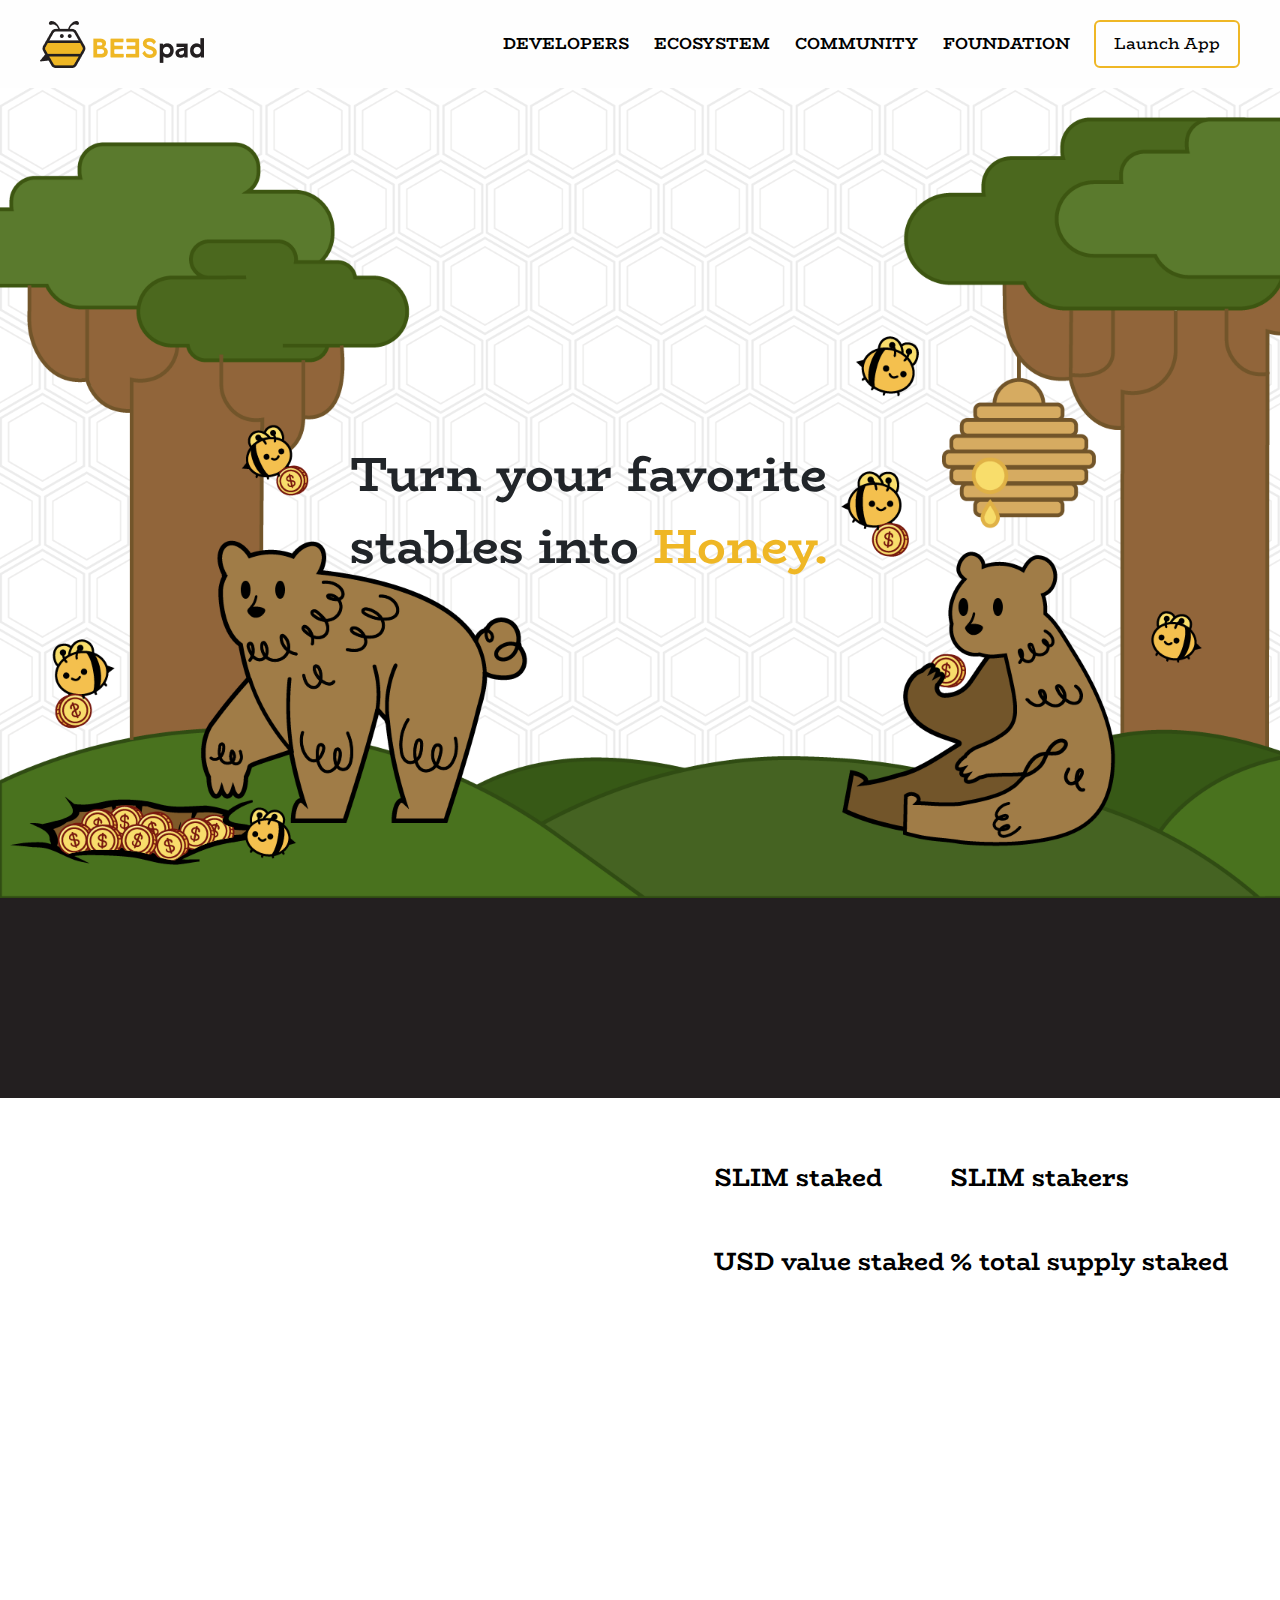
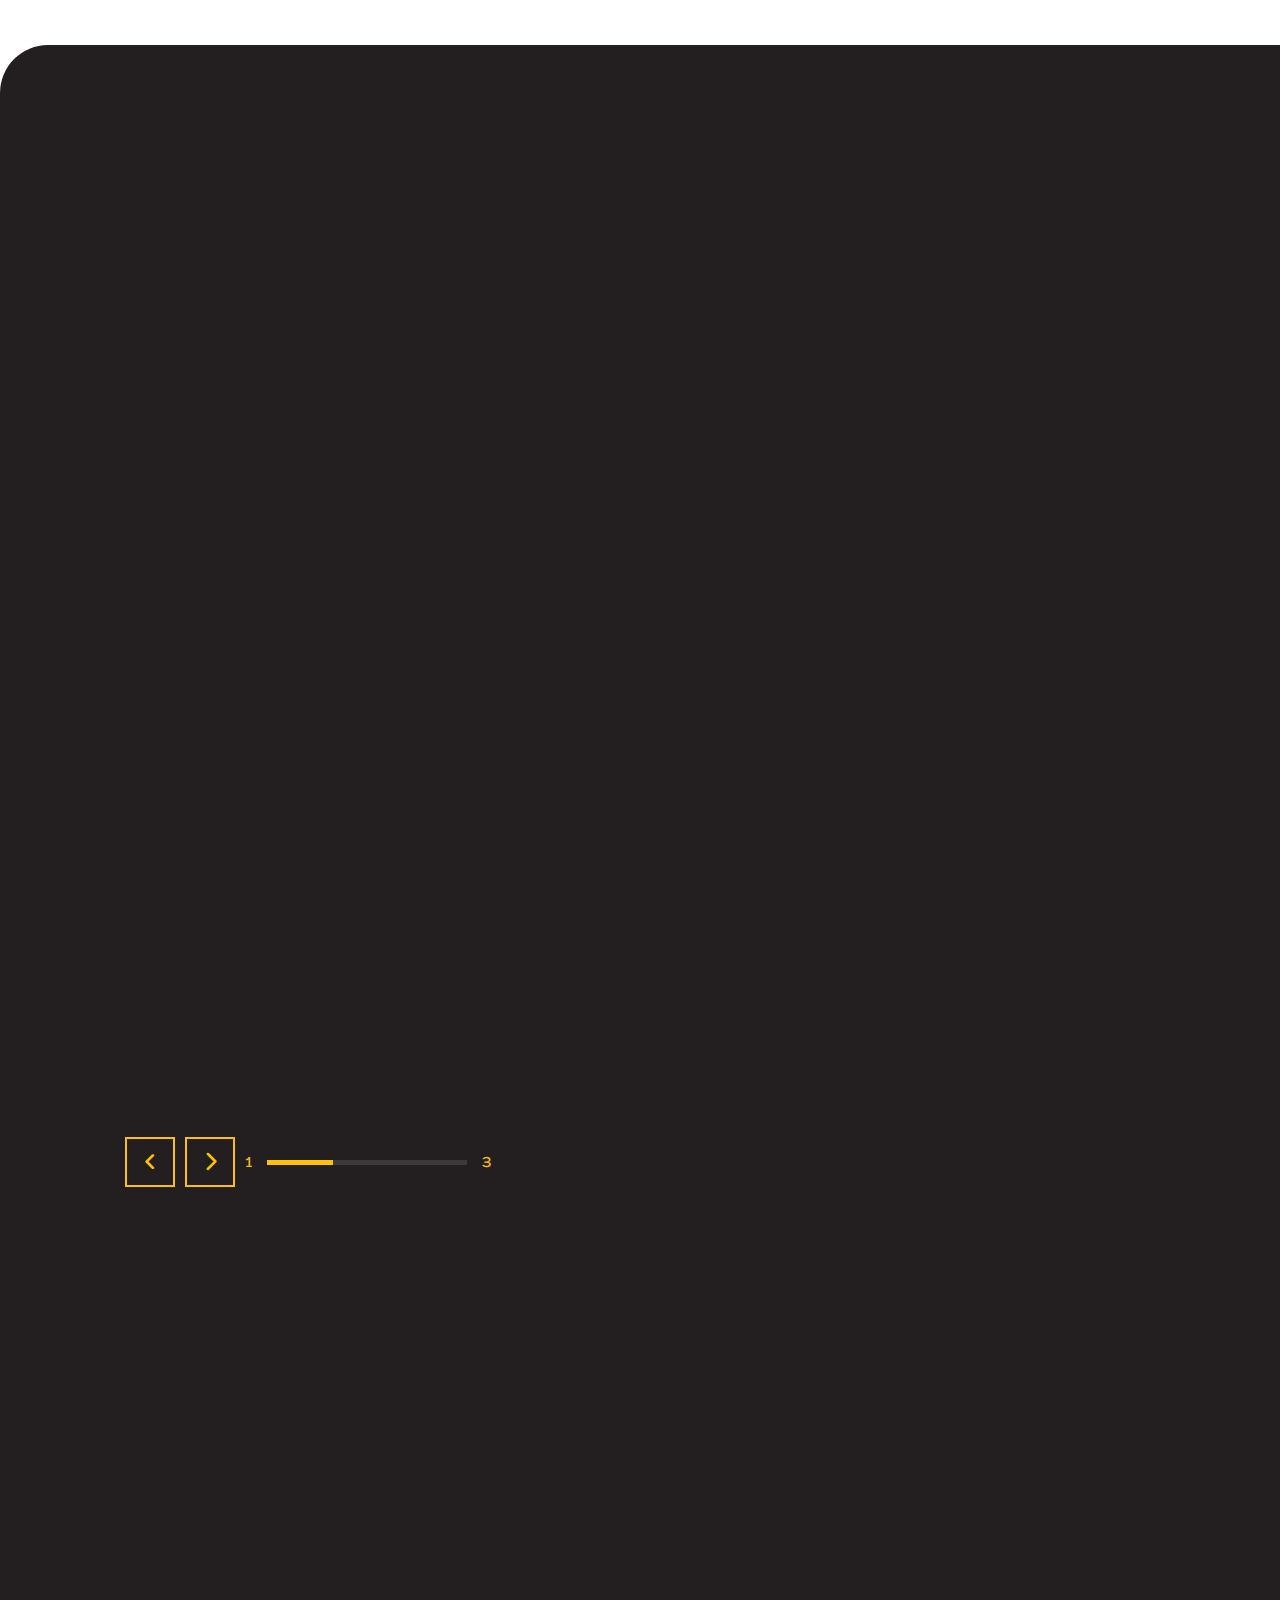
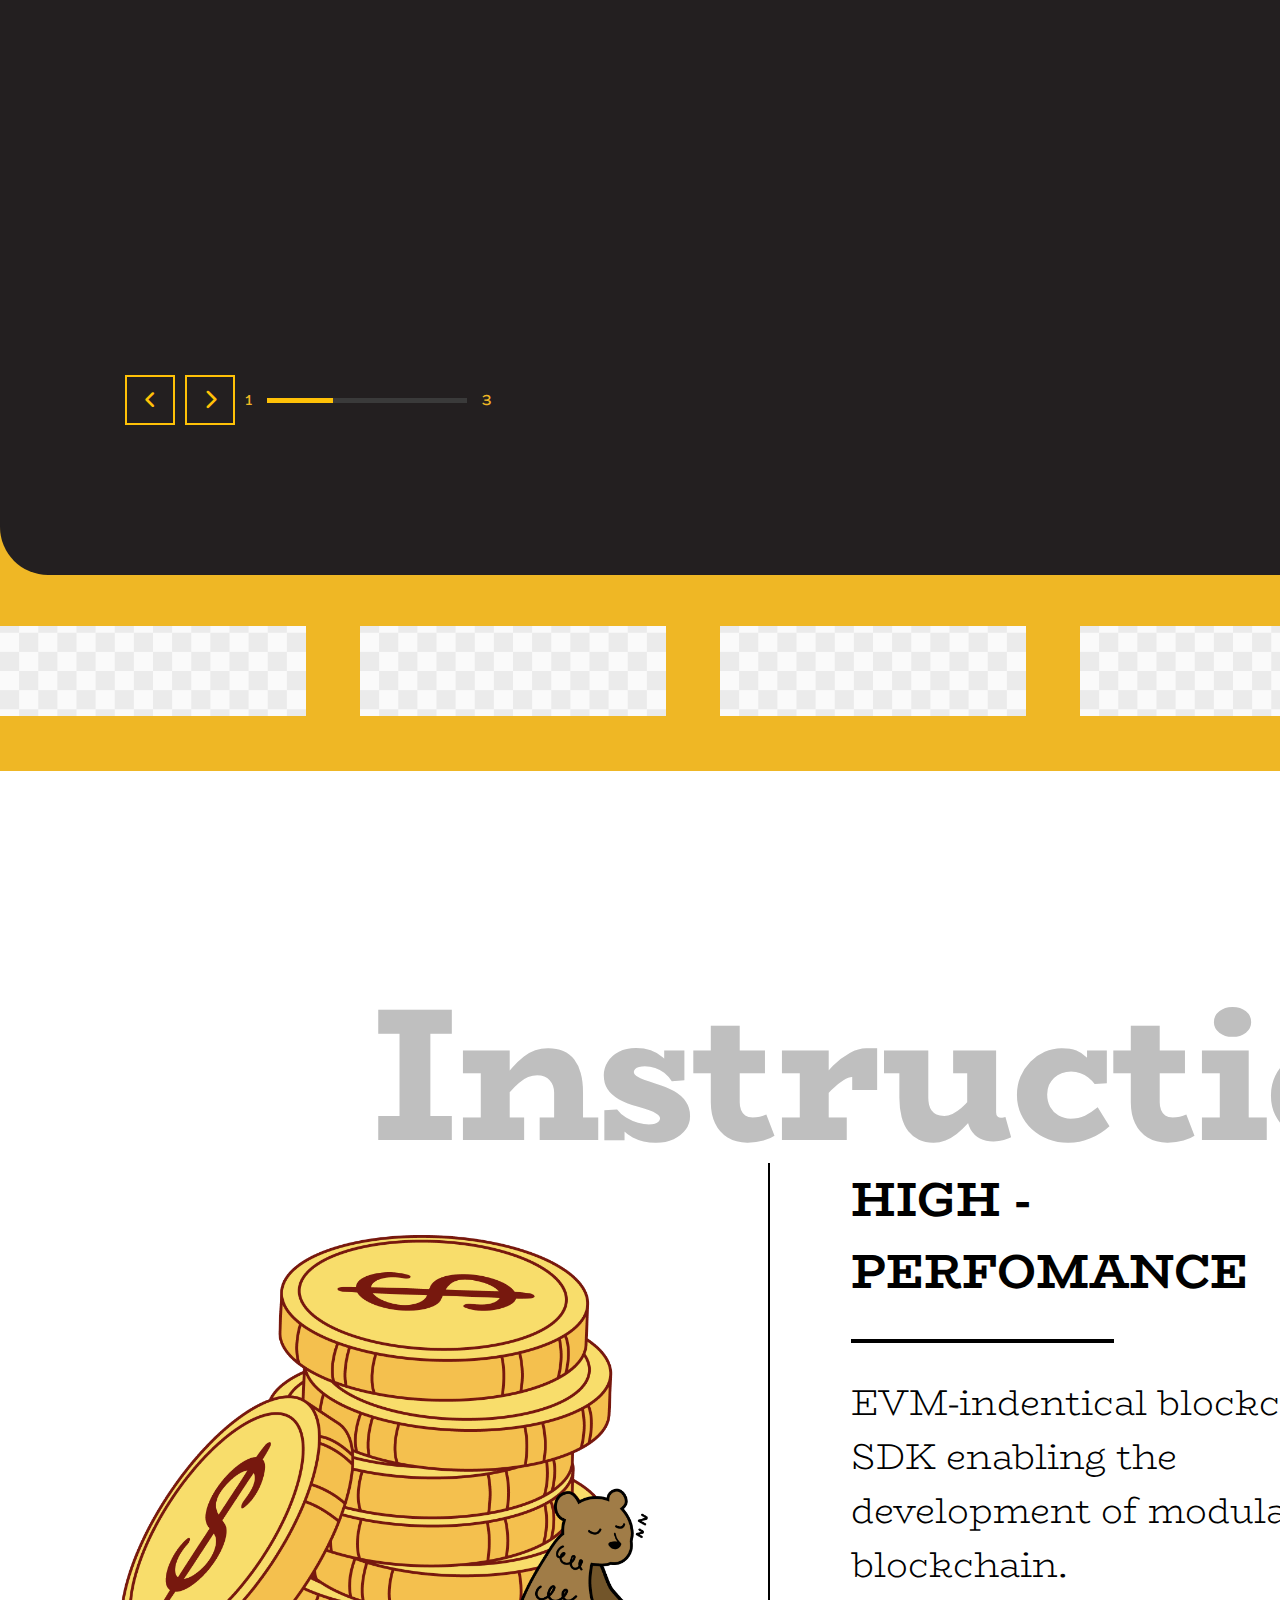
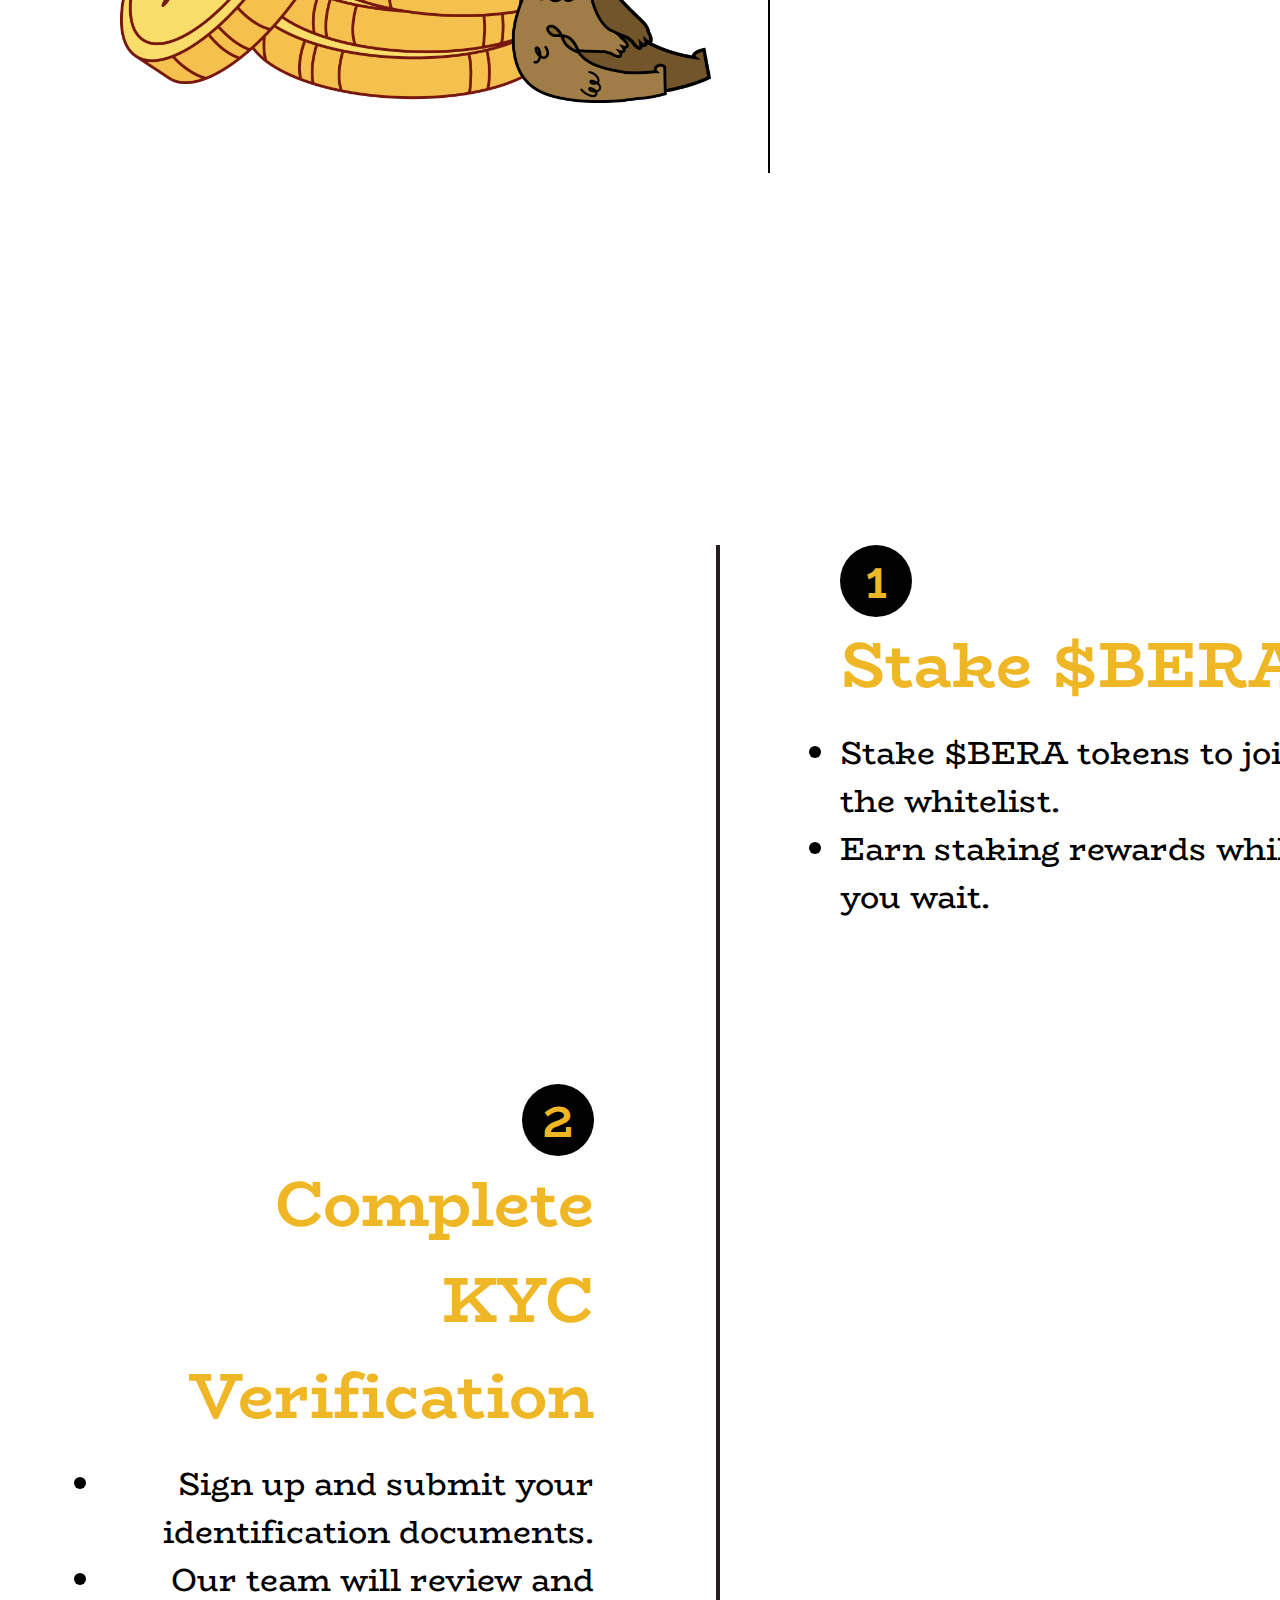
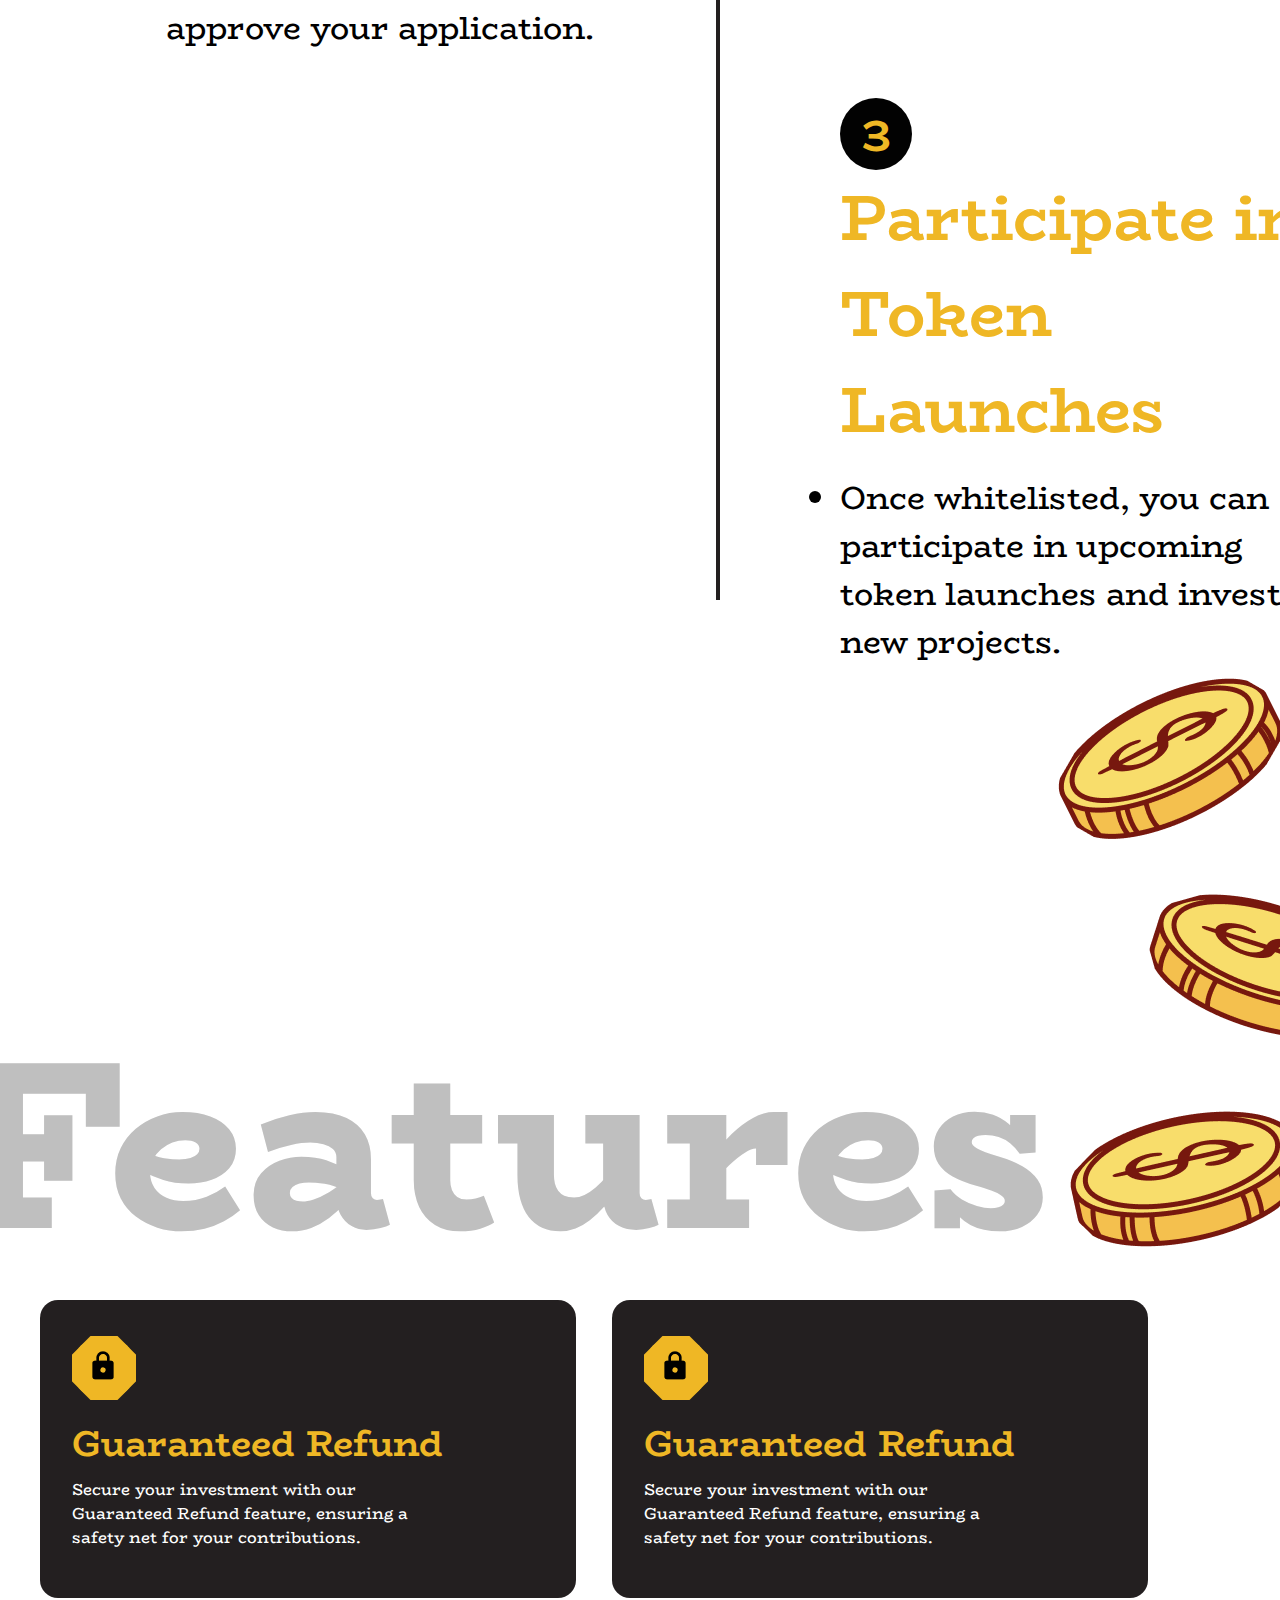
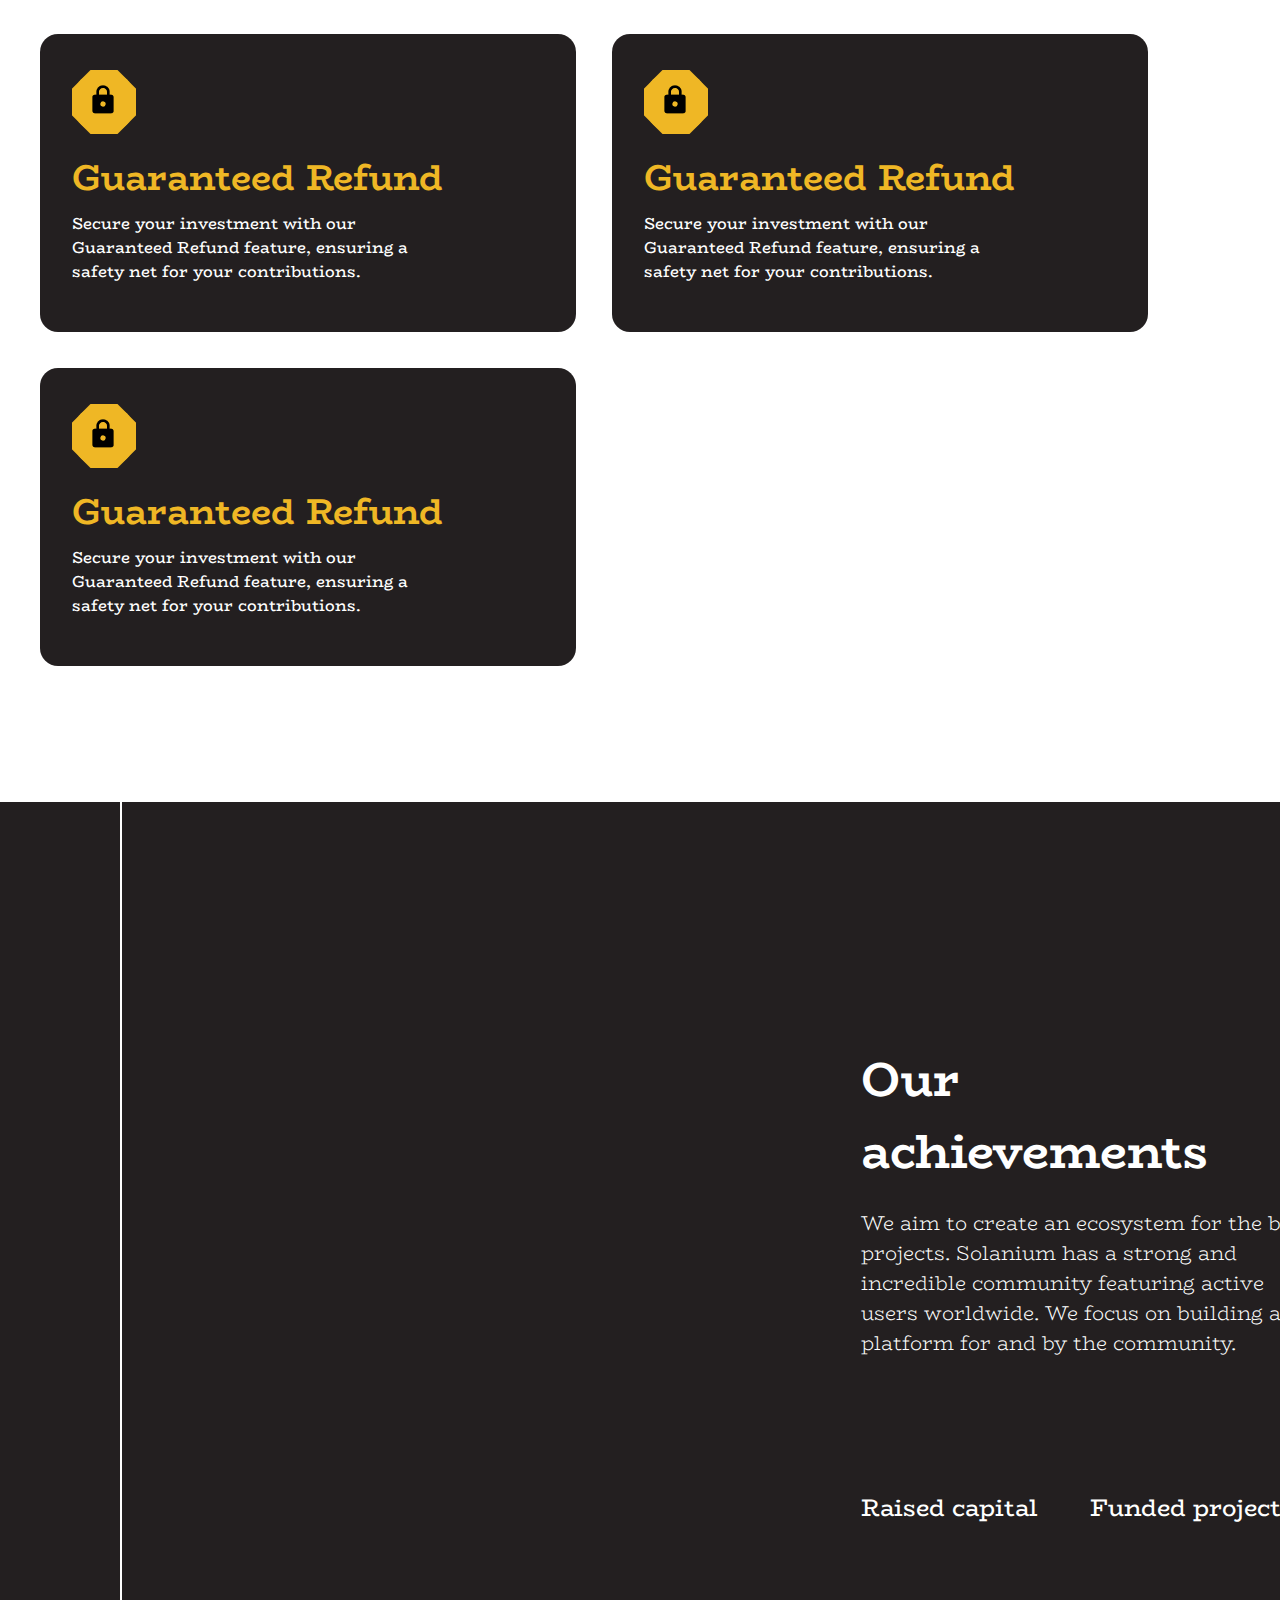
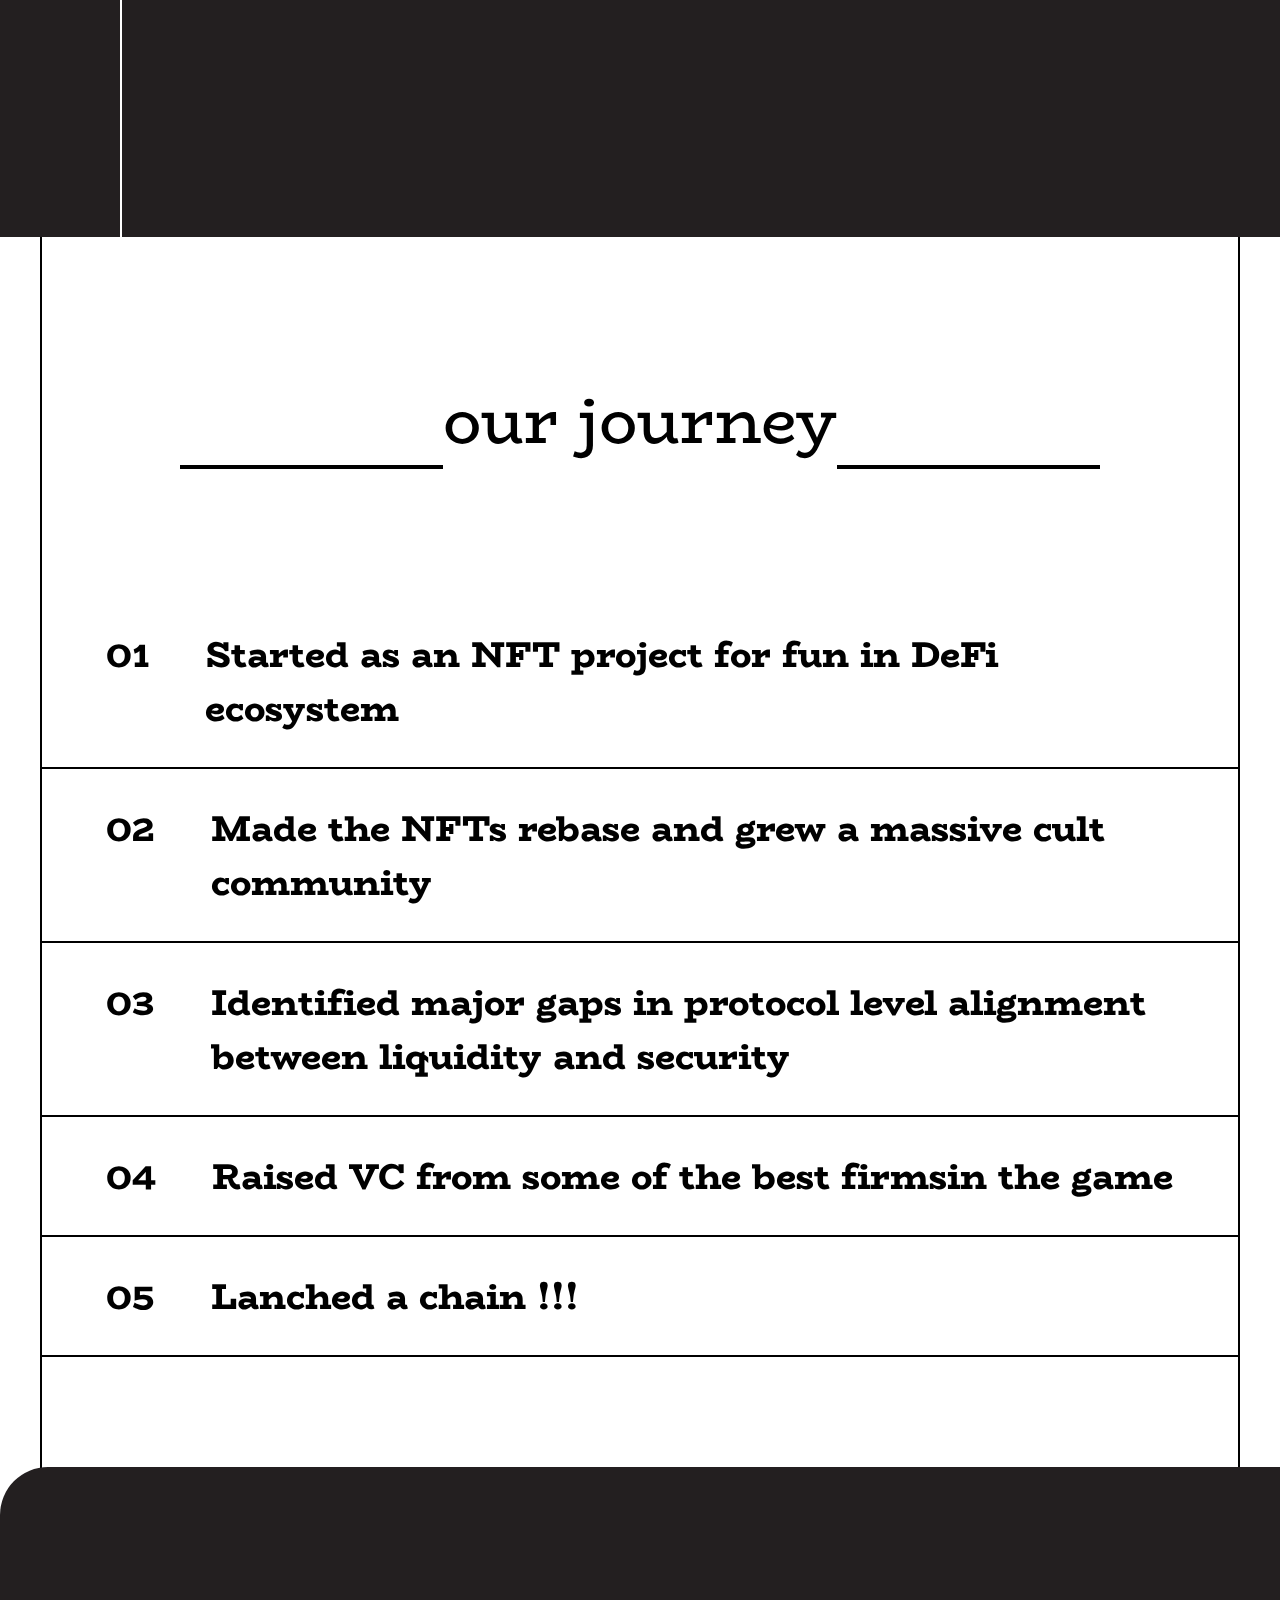
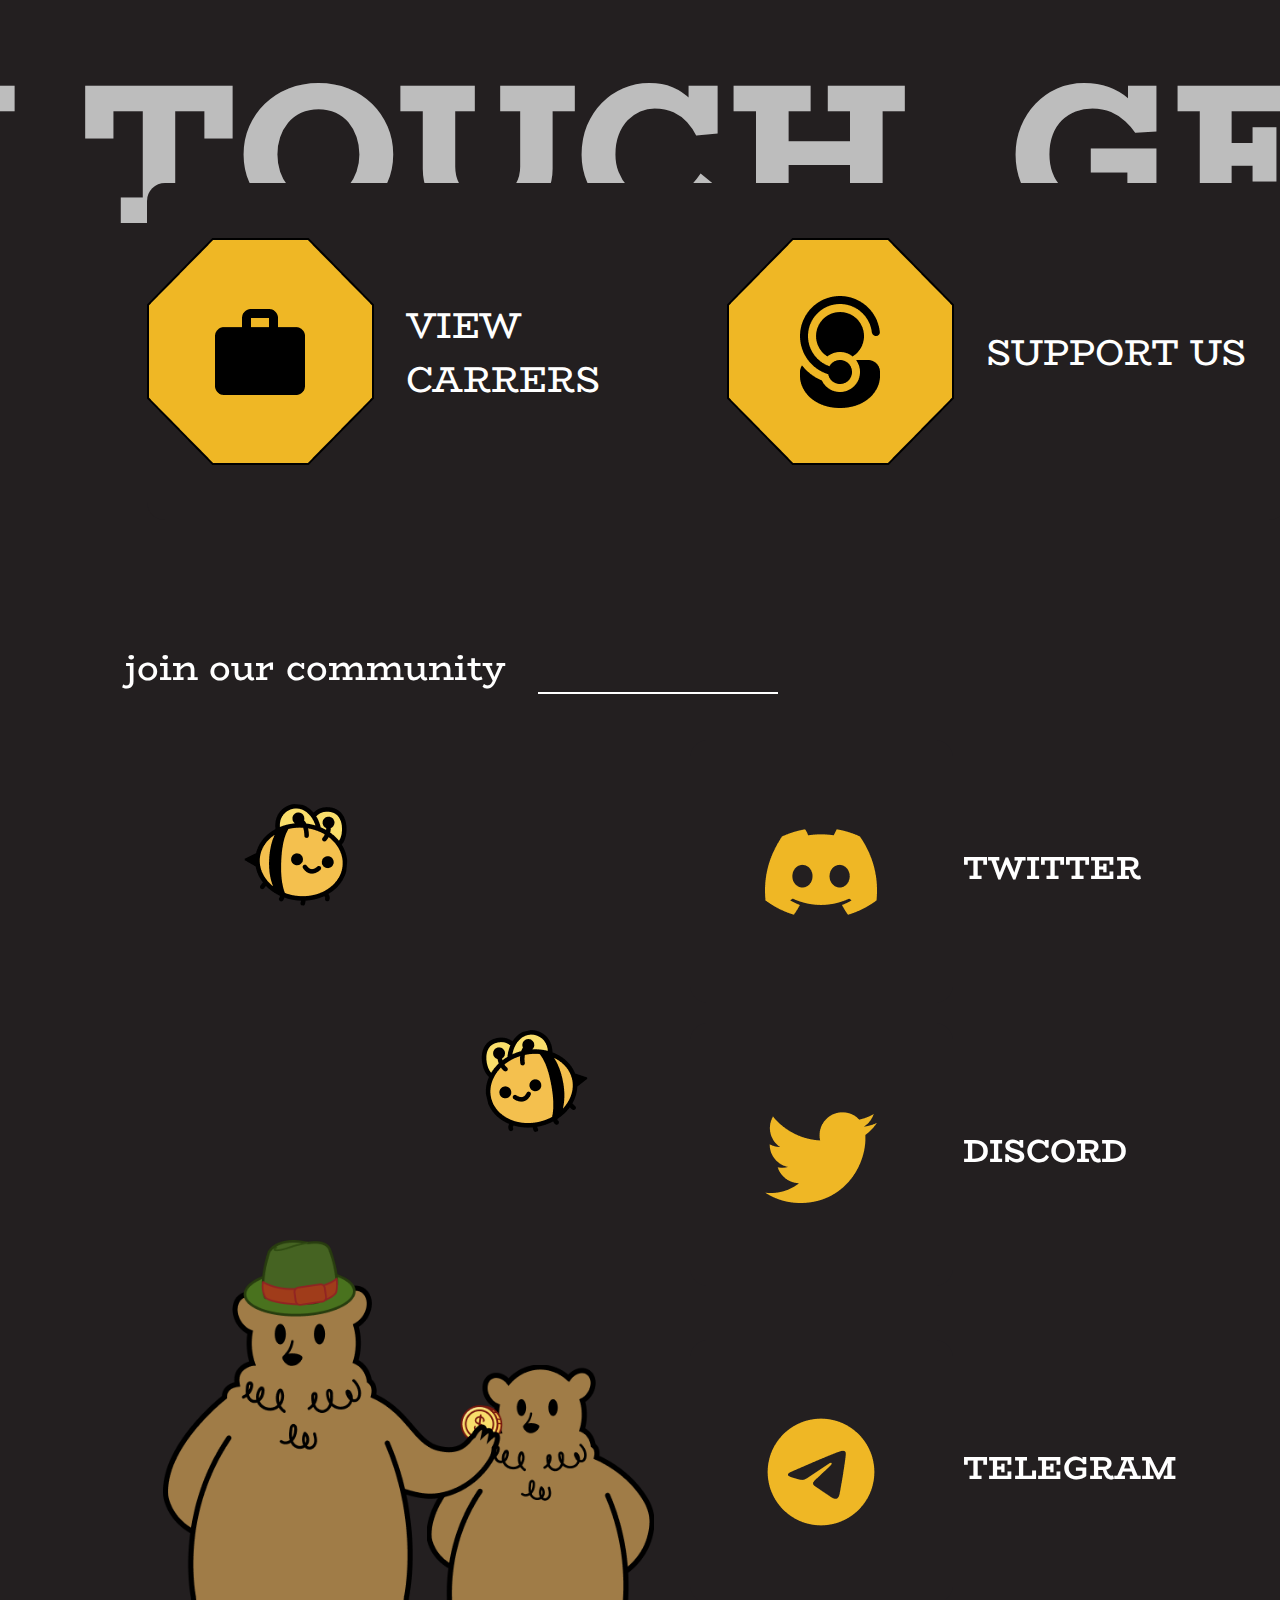
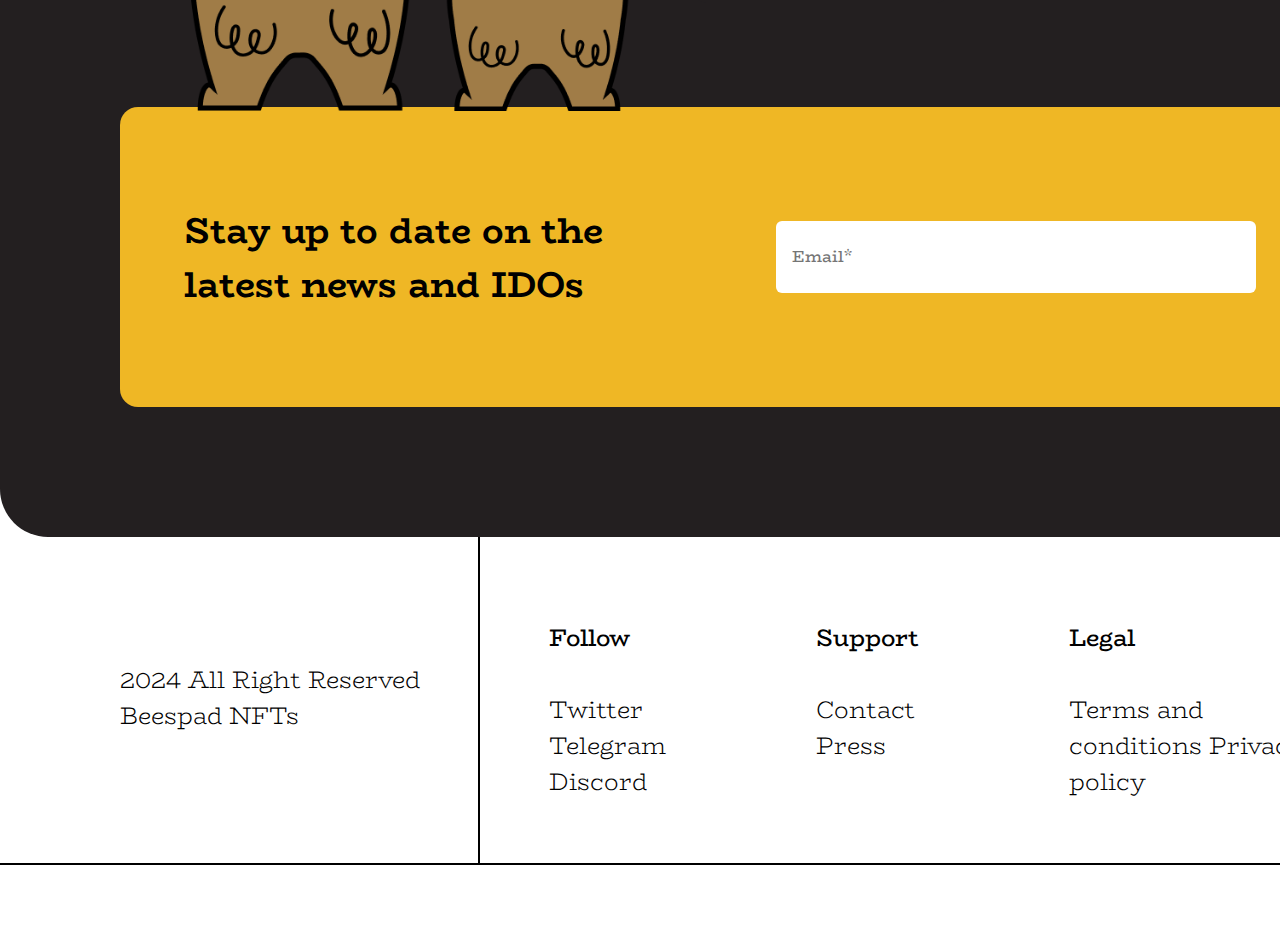
==== commit cda17892: "update animation plus" ====
--- a/index.html
+++ b/index.html
@@ -60,12 +60,12 @@
     <div class="section-2">
       <div class="box">
         <div class="section-2__wrap">
-          <div data-aos="fade-right" class="section-2__left">
+          <marquee  scrollamount="10" direction="right" id="my-marquee" data-aos="fade-right" class="section-2__left">
             WHAT IS BEESPAD 
-          </div>
-          <div data-aos="fade-left" class="section-2__right">
+          </marquee>
+          <marquee scrollamount="10" direction="left" id="my-marquee"  data-aos="fade-left" class="section-2__right">
             WHAT IS BEESPAD 
-          </div>
+          </marquee>
         </div>
       </div>
     </div>
@@ -139,11 +139,11 @@
       <div class="box">
         <div class="section-5__wrap">
           <div class="section-5__content">
-            <div class="section-5__title">
+            <div class="section-5__title" data-aos="zoom-in-down">
               <span>Completed Project</span>
             </div>
             <div class="section-5__list">
-              <div class="section-5__item">
+              <div class="section-5__item"  data-aos="flip-left"  data-aos-easing="ease-out-cubic"  data-aos-duration="500">
                 <div class="section-5__images">
                   <img src="assets/images/section-5-desktp.png" />
                 </div>
@@ -173,7 +173,7 @@
                   </div>
                 </div>
               </div>
-              <div class="section-5__item">
+              <div class="section-5__item"data-aos="flip-left"  data-aos-easing="ease-out-cubic"  data-aos-delay="500">
                 <div class="section-5__images">
                   <img src="assets/images/section-5-desktp.png" />
                 </div>
@@ -203,7 +203,7 @@
                   </div>
                 </div>
               </div>
-              <div class="section-5__item">
+              <div class="section-5__item"data-aos="flip-left"  data-aos-easing="ease-out-cubic"  data-aos-delay="800">
                 <div class="section-5__images">
                   <img src="assets/images/section-5-desktp.png" />
                 </div>
@@ -251,11 +251,11 @@
             </div>
           </div>
           <div>
-            <div class="section-5__title">
+            <div class="section-5__title"  data-aos="zoom-in-down">
               <span>Upcoming Project</span>
             </div>
             <div class="section-5__list">
-              <div class="section-5__item">
+              <div class="section-5__item"data-aos="flip-left"  data-aos-easing="ease-out-cubic"  data-aos-duration="500">
                 <div class="section-5__images">
                   <img src="assets/images/section-5-desktp.png" />
                 </div>
@@ -268,11 +268,11 @@
                   </div>
                 </div>
               </div>
-              <div class="section-5__item">
+              <div class="section-5__item"data-aos="flip-left"  data-aos-easing="ease-out-cubic"  data-aos-delay="700">
                 <div class="section-5__images">
                   <img src="assets/images/section-5-desktp.png" />
                 </div>
-                <div class="section-5__info">
+                <div class="section-5__info" >
                   <div class="section-5__title-plus">
                     <span>CRAV</span>
                   </div>
@@ -281,7 +281,7 @@
                   </div>
                 </div>
               </div>
-              <div class="section-5__item">
+              <div class="section-5__item"data-aos="flip-left"  data-aos-easing="ease-out-cubic"  data-aos-duration="1000">
                 <div class="section-5__images">
                   <img src="assets/images/section-5-desktp.png" />
                 </div>
@@ -427,6 +427,7 @@
           <div class=" section-10__item">
             <div class="section-10__images">
               <img src="assets/images/hegixon.png" />
+              <i class="fa-solid fa-unlock-keyhole"></i>
               <img src="assets/images/key.png"  class="section-10__images-key"/>
             </div>
             <div class="section-10__title" >Guaranteed Refund</div>
@@ -435,6 +436,7 @@
           <div class=" section-10__item">
             <div class="section-10__images">
               <img src="assets/images/hegixon.png" />
+              <i class="fa-solid fa-unlock-keyhole"></i>
               <img src="assets/images/key.png"  class="section-10__images-key"/>
             </div>
             <div class="section-10__title" >Guaranteed Refund</div>
@@ -443,6 +445,7 @@
           <div class=" section-10__item section-10__item-3">
             <div class="section-10__images">
               <img src="assets/images/hegixon.png" />
+              <i class="fa-solid fa-unlock-keyhole"></i>
               <img src="assets/images/key.png"  class="section-10__images-key"/>
             </div>
             <div class="section-10__title" >Guaranteed Refund</div>
@@ -451,6 +454,7 @@
           <div class=" section-10__item">
             <div class="section-10__images">
               <img src="assets/images/hegixon.png" />
+              <i class="fa-solid fa-unlock-keyhole"></i>
               <img src="assets/images/key.png"  class="section-10__images-key"/>
             </div>
             <div class="section-10__title" >Guaranteed Refund</div>
@@ -459,6 +463,7 @@
           <div class=" section-10__item">
             <div class="section-10__images">
               <img src="assets/images/hegixon.png" />
+              <i class="fa-solid fa-unlock-keyhole"></i>
               <img src="assets/images/key.png"  class="section-10__images-key"/>
             </div>
             <div class="section-10__title" >Guaranteed Refund</div>
--- a/assets/css/beespadDesktop/style.css
+++ b/assets/css/beespadDesktop/style.css
@@ -4,6 +4,23 @@
 * {
   box-sizing: border-box;
 }
+
+/* animation */
+@keyframes slideRight {
+    from {
+        transform: translateX(-100%);
+    }
+    to {
+        transform: translateX(0);
+    }
+}
+
+.auto-run-text {
+    animation: slideRight 2s linear infinite;
+}
+/* End animation */
+
+
 :root {
     --color-primary: #EFB725;
     --color-dark: #000000;
@@ -79,6 +96,10 @@
     color: var(--color-dark);
     background-color: #FEFEFE;
 }
+.header__right button:hover {
+    border: 2px solid #000000;
+    background-color: var(--color-primary);
+}
 .header__link a {
     margin-left: 25px;
     font-weight: 700;
@@ -269,6 +290,10 @@
     border-radius: 6px;
     background-color: var(--color-primary);
     border: 2px solid #EFB725;
+}
+.section-4__button button:hover {
+    border: 2px solid #EFB725;
+    background: #FFFFFF;
 }
 .section-4__left {
     width: 688px;
@@ -429,6 +454,14 @@
     font-size: 56px;
     margin-right: 158px;
 }
+.section-5__pagination .custom-button:hover {
+    border: 2px solid #EFB725;
+    background: #B7B7B7;
+    color: var(--bg-primary);
+}
+.section-5__pagination .custom-button i:hover {
+    color: black;
+}
 .section-5__feedback {
     display: flex;
 }
@@ -587,6 +620,11 @@
     background-color: var(--color-primary);
     border: 0;
     border-radius: 6px;
+}
+.section-7__desc button:hover {
+    background-color: white;
+    border: 2px solid var(--color-primary);
+
 }
 .section-7__space {
     margin-bottom: 201px;
@@ -883,6 +921,22 @@
     margin-right: 36px;
     margin-bottom: 36px;
 }
+.section-10__item:hover {
+    background-color: var(--color-primary);
+}
+.section-10__item:hover .section-10__title {
+    color: var(--color-dark);
+}
+.section-10__item:hover .section-10__images-key {
+    display: none;
+}
+.section-10__item:hover .section-10__images i {
+    display: inline;
+    position: absolute;
+    top: 15px;
+    left: 15px;
+    font-size: 32px;
+}
 .section-10__item-3 {
     margin-right: 0;
 }
@@ -892,6 +946,9 @@
     border-radius: 50%;
     background-color: var(--color-primary);
     position: relative;
+}
+.section-10__images i {
+    display: none;
 }
 .section-10__images-key {
     position: absolute;
@@ -1004,6 +1061,11 @@
     background-color: var(--color-primary);
     border: 0;
     border-radius: 6px;
+}
+.section-11__desc button:hover {
+    background-color: white;
+    border: 2px solid var(--color-primary);
+
 }
 .section-11__image {
     margin-left: 142px;
@@ -1143,6 +1205,9 @@
     font-weight: 800;
     font-size: 48px;
     color: var(--color-dark);
+}
+.section-12__list:hover {
+    background-color: var(--color-primary);
 }
 .section-12__item-1 {
     margin-right: 155px;
@@ -1258,6 +1323,14 @@
     margin-right: 20px;
     font-size: 36px;
 }
+.section-13__icon-left:hover {
+    background-color: var(--color-primary);
+    border-radius: 18px;
+}
+.section-13__icon-right:hover {
+    background-color: var(--color-primary);
+    border-radius: 18px;
+}
 .section-13__icon-left img {
     margin-right: 32px;
 }
@@ -1374,6 +1447,10 @@
     position: absolute;
     right: 16px;
     top: 13px;
+}
+.section-13__form--right button:hover {
+    background: #EFB725;
+    border: 2px solid var(--color-dark);
 }
 @media (max-width: 1919.98px) {
     .section-13 .box {
@@ -1656,6 +1733,10 @@
     border-radius: 6px;
     margin-bottom: 64px;
 }
+.section-14__left button:hover {
+    background-color: white;
+    border: 2px solid var(--color-primary);
+}
 .section-14__left--desc {
     font-weight: 700;
     font-size: 16px;
@@ -1691,10 +1772,17 @@
     padding: 24px 36px;
 }
 .section-14__right--head-right {
+    border: 2px solid var(--color-primary);
     background-color: var(--color-primary);
     border-radius: 6px;
     padding: 7px 27px;
 }
+.section-14__right--head-right:hover {
+    background-color: white;
+}
+.section-14__right--head-right:hover button {
+    background-color: white;
+}
 .section-14__right--head-right button {
     background-color: var(--color-primary);
     border: 0;
@@ -1709,6 +1797,9 @@
     padding: 12px 24px;
     border-radius: 6px;
     display: flex;
+}
+.section-14__right--1 button:hover {
+    background: #B7B7B7;
 }
 .section-14__right--1 button div {
     width: 24px;
@@ -1763,6 +1854,9 @@
     font-weight: 700;
     font-size: 14px;
 }
+.section-14__right--2 .button-1 button:hover {
+    background: #B7B7B7;
+}
 .section-14__right--2 .button-2 button {
     background: #444041;
     border: 0;
@@ -1831,6 +1925,9 @@
     border-radius: 6px;
     right: 16px;
 }
+.section-14__right--3 button:hover {
+    background-color: white;
+}
 .section-14__right--4 {
     display: flex;
     align-items: center;
@@ -1871,6 +1968,9 @@
     border-radius: 6px;
     background-color: var(--color-primary);
     margin-bottom: 36px;
+}
+.seciton-14__button:hover {
+    background-color: white;
 }
 @media (max-width: 1919.98px) {
     .section-14 .box {
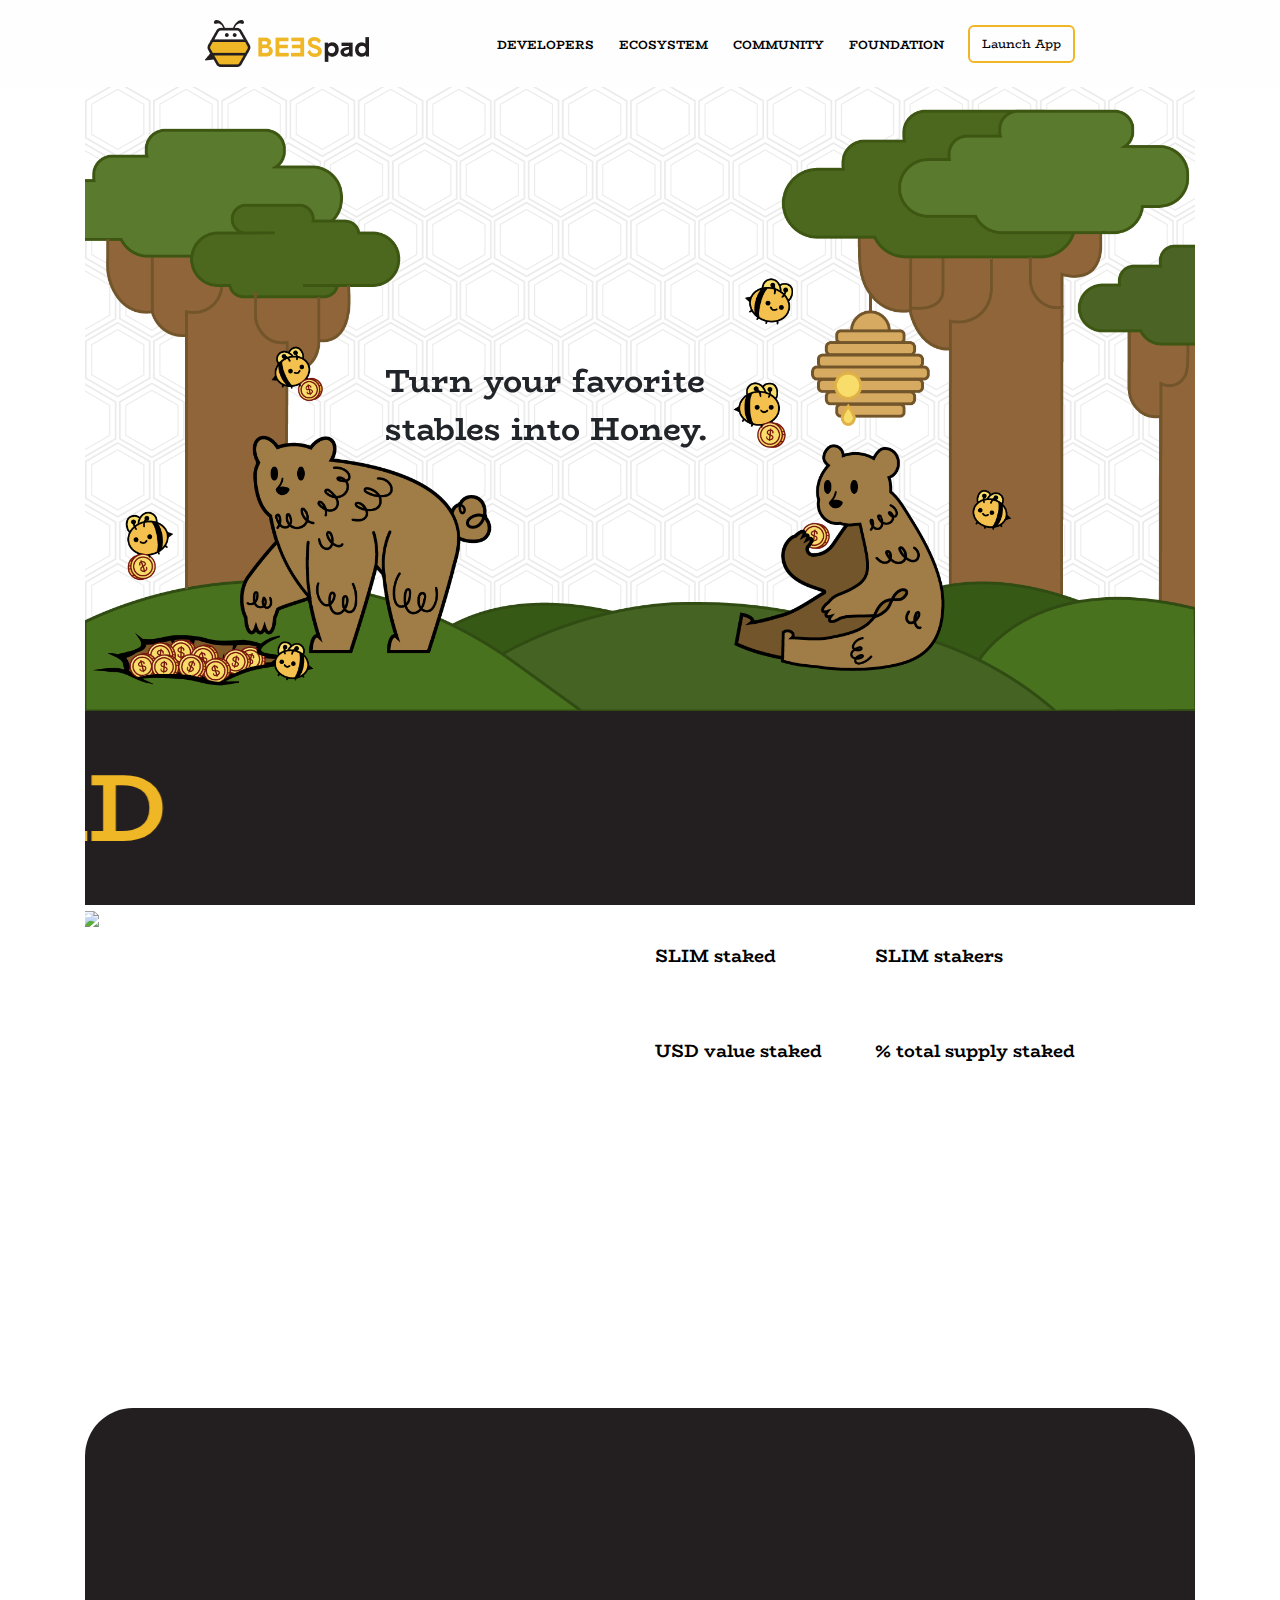
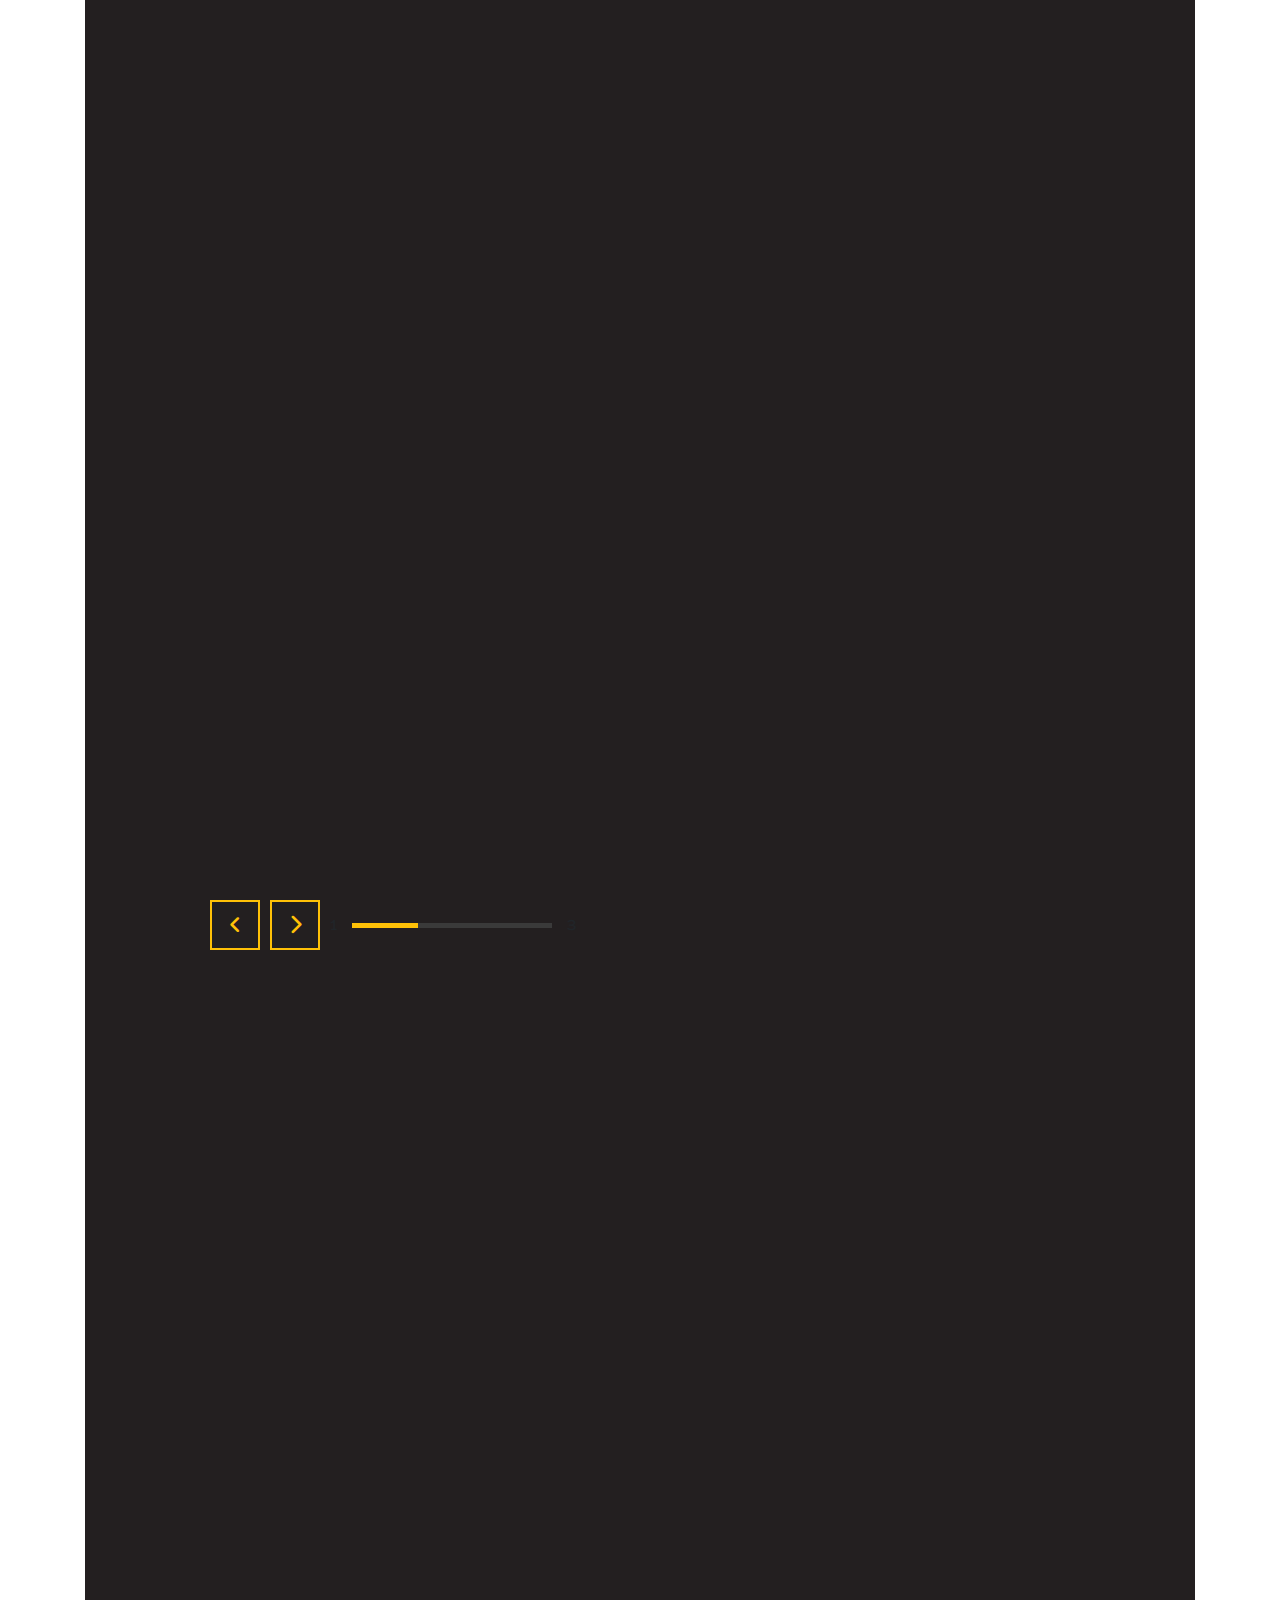
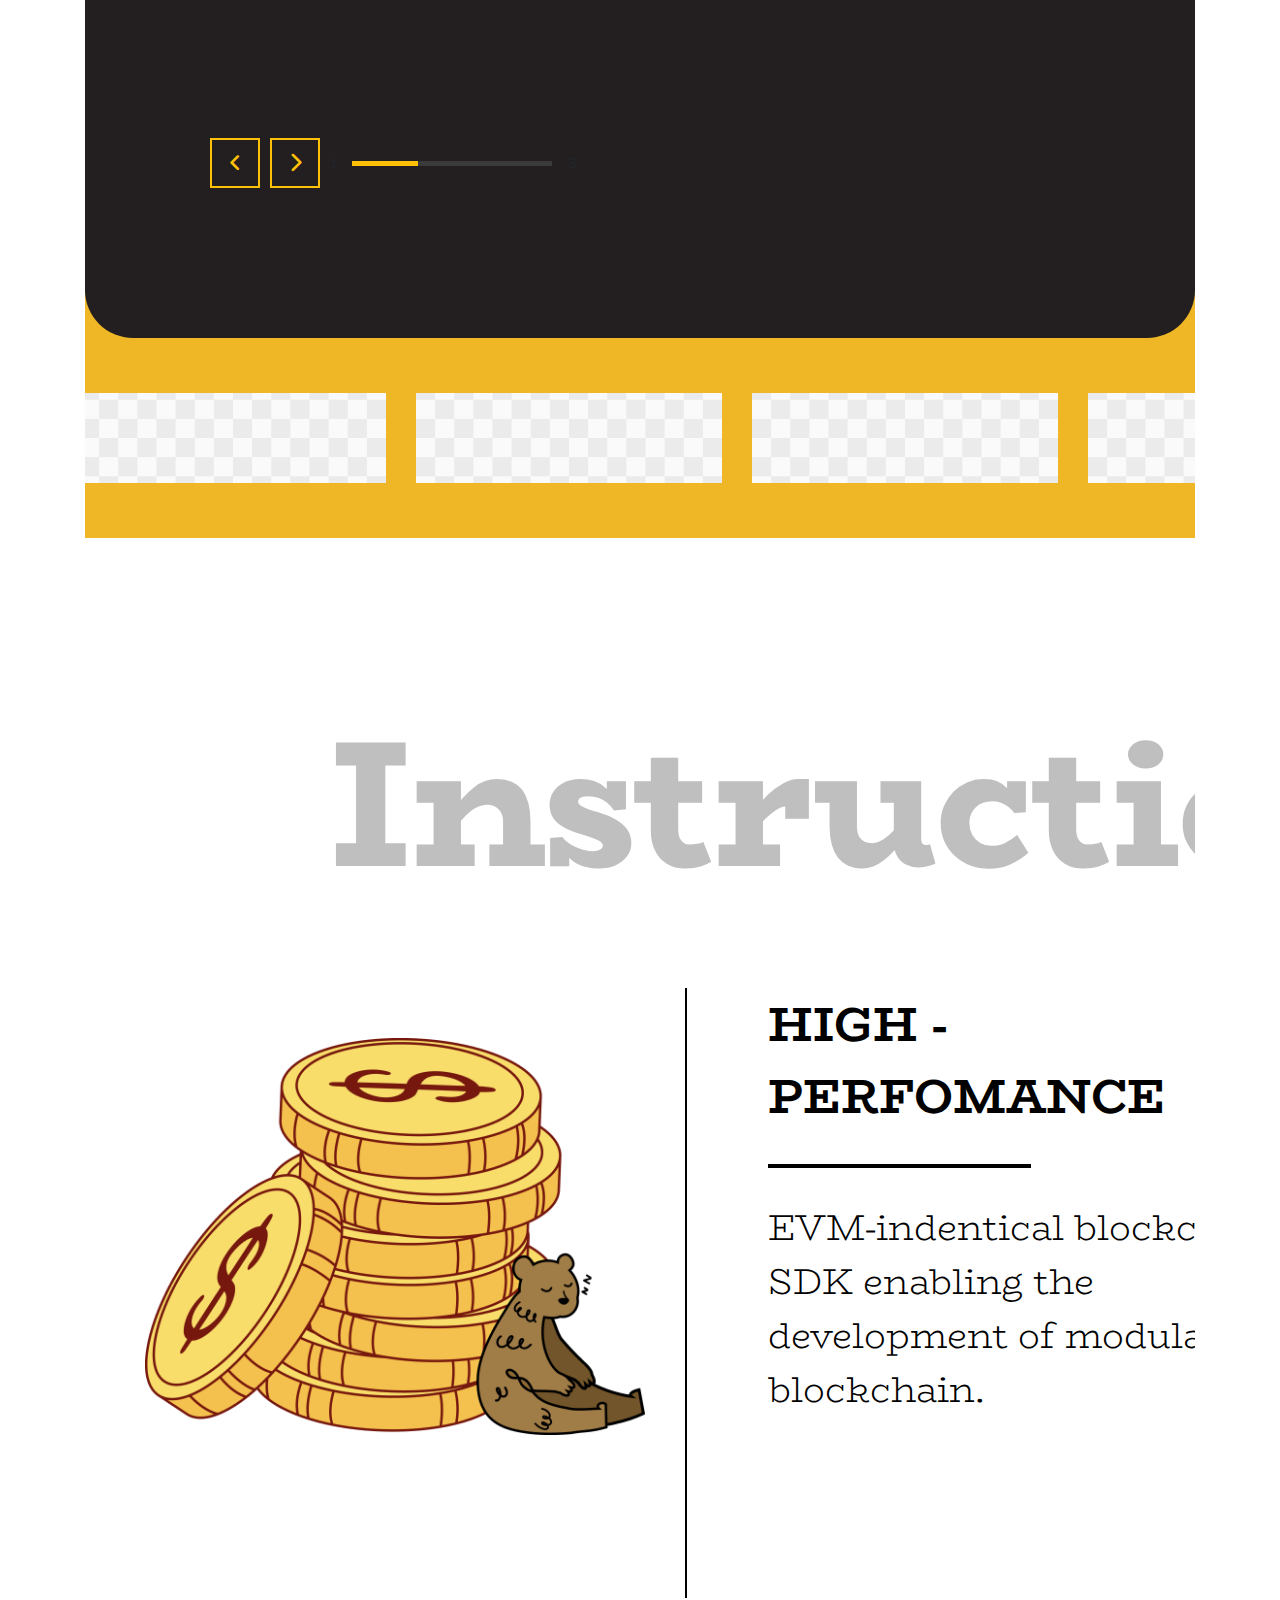
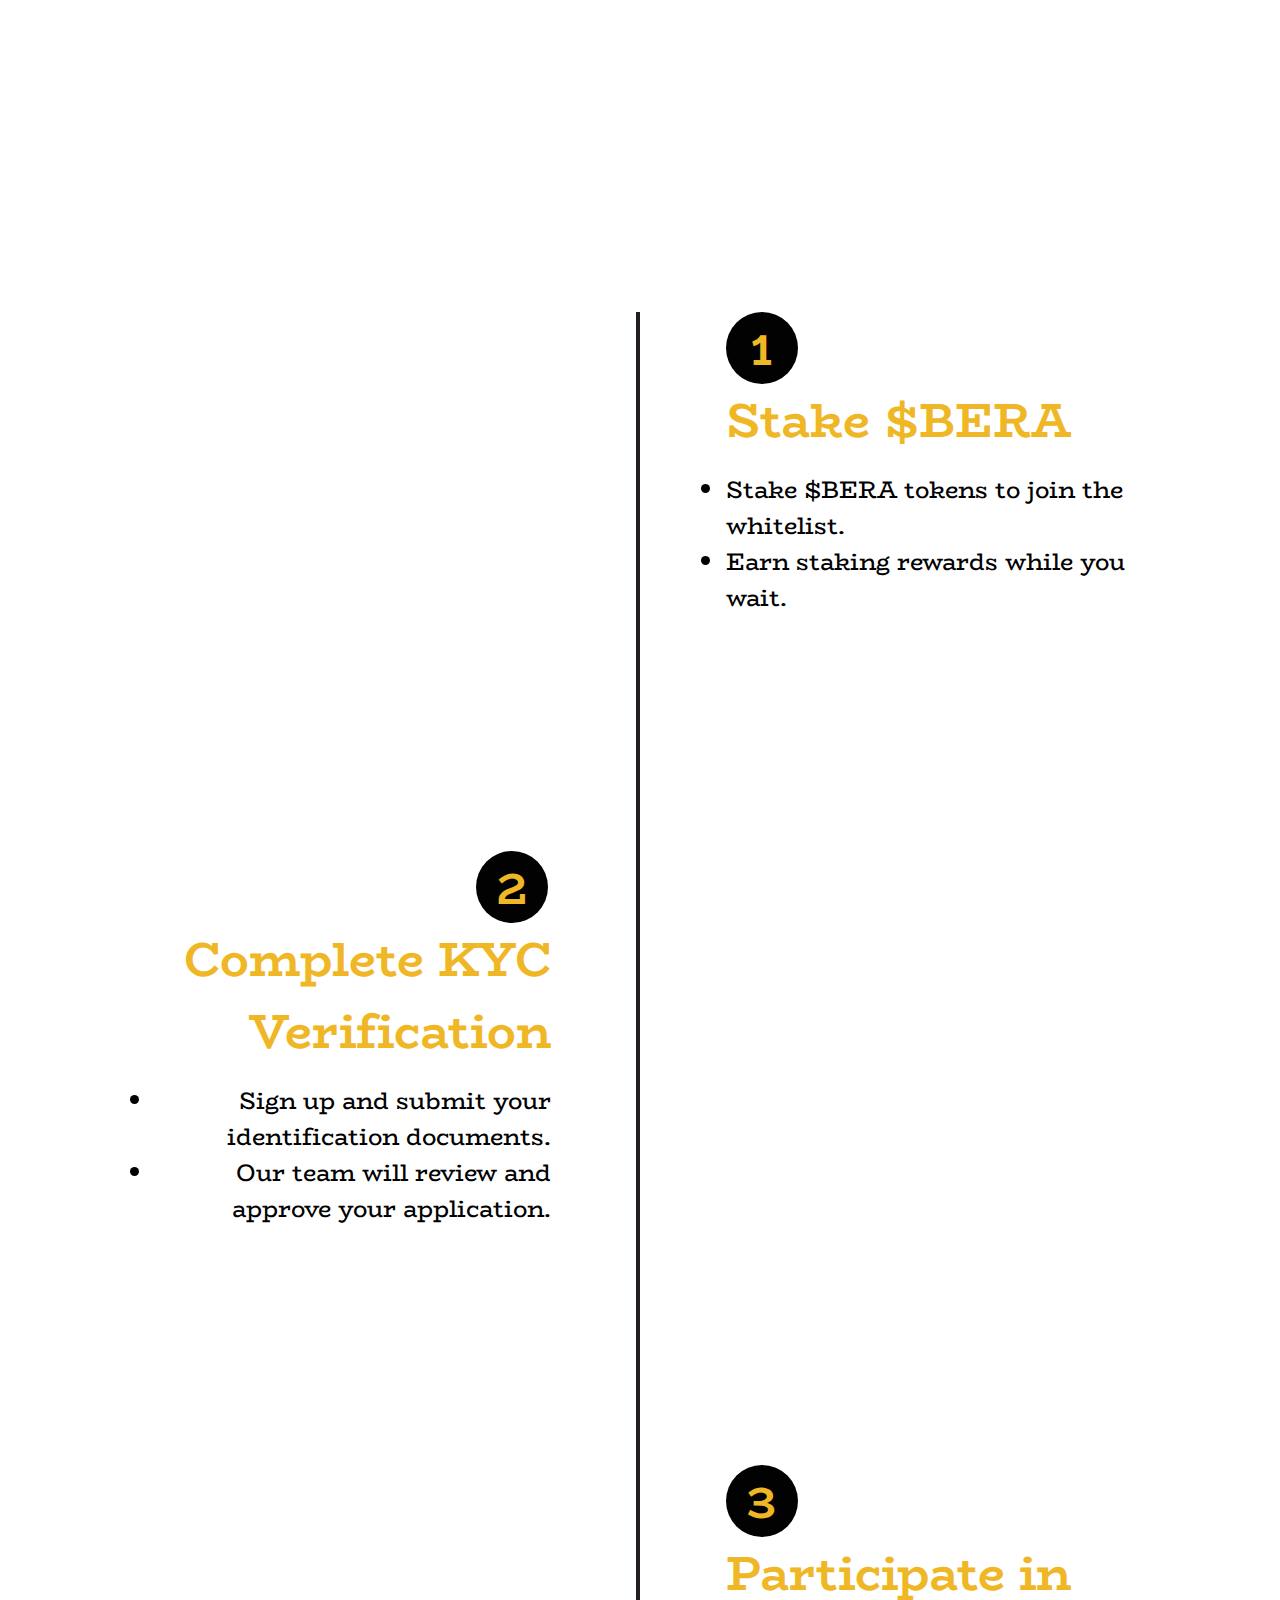
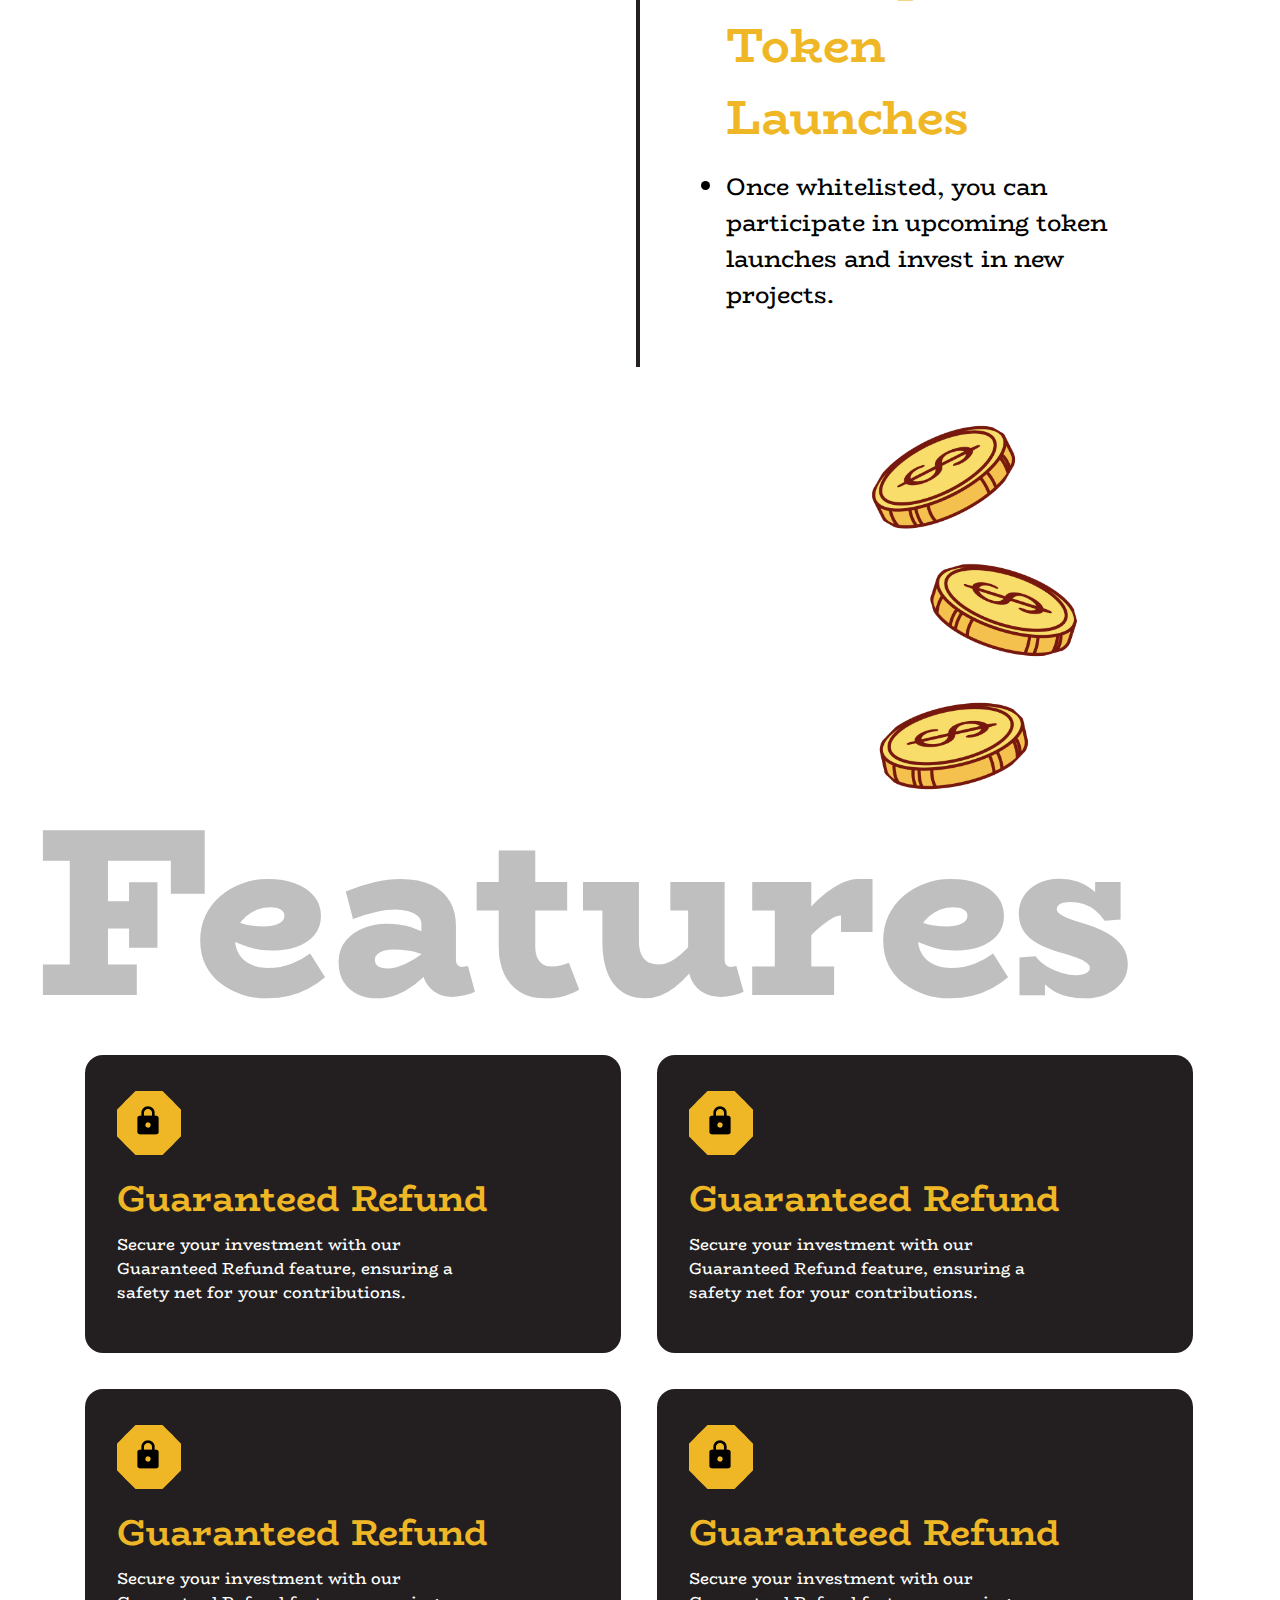
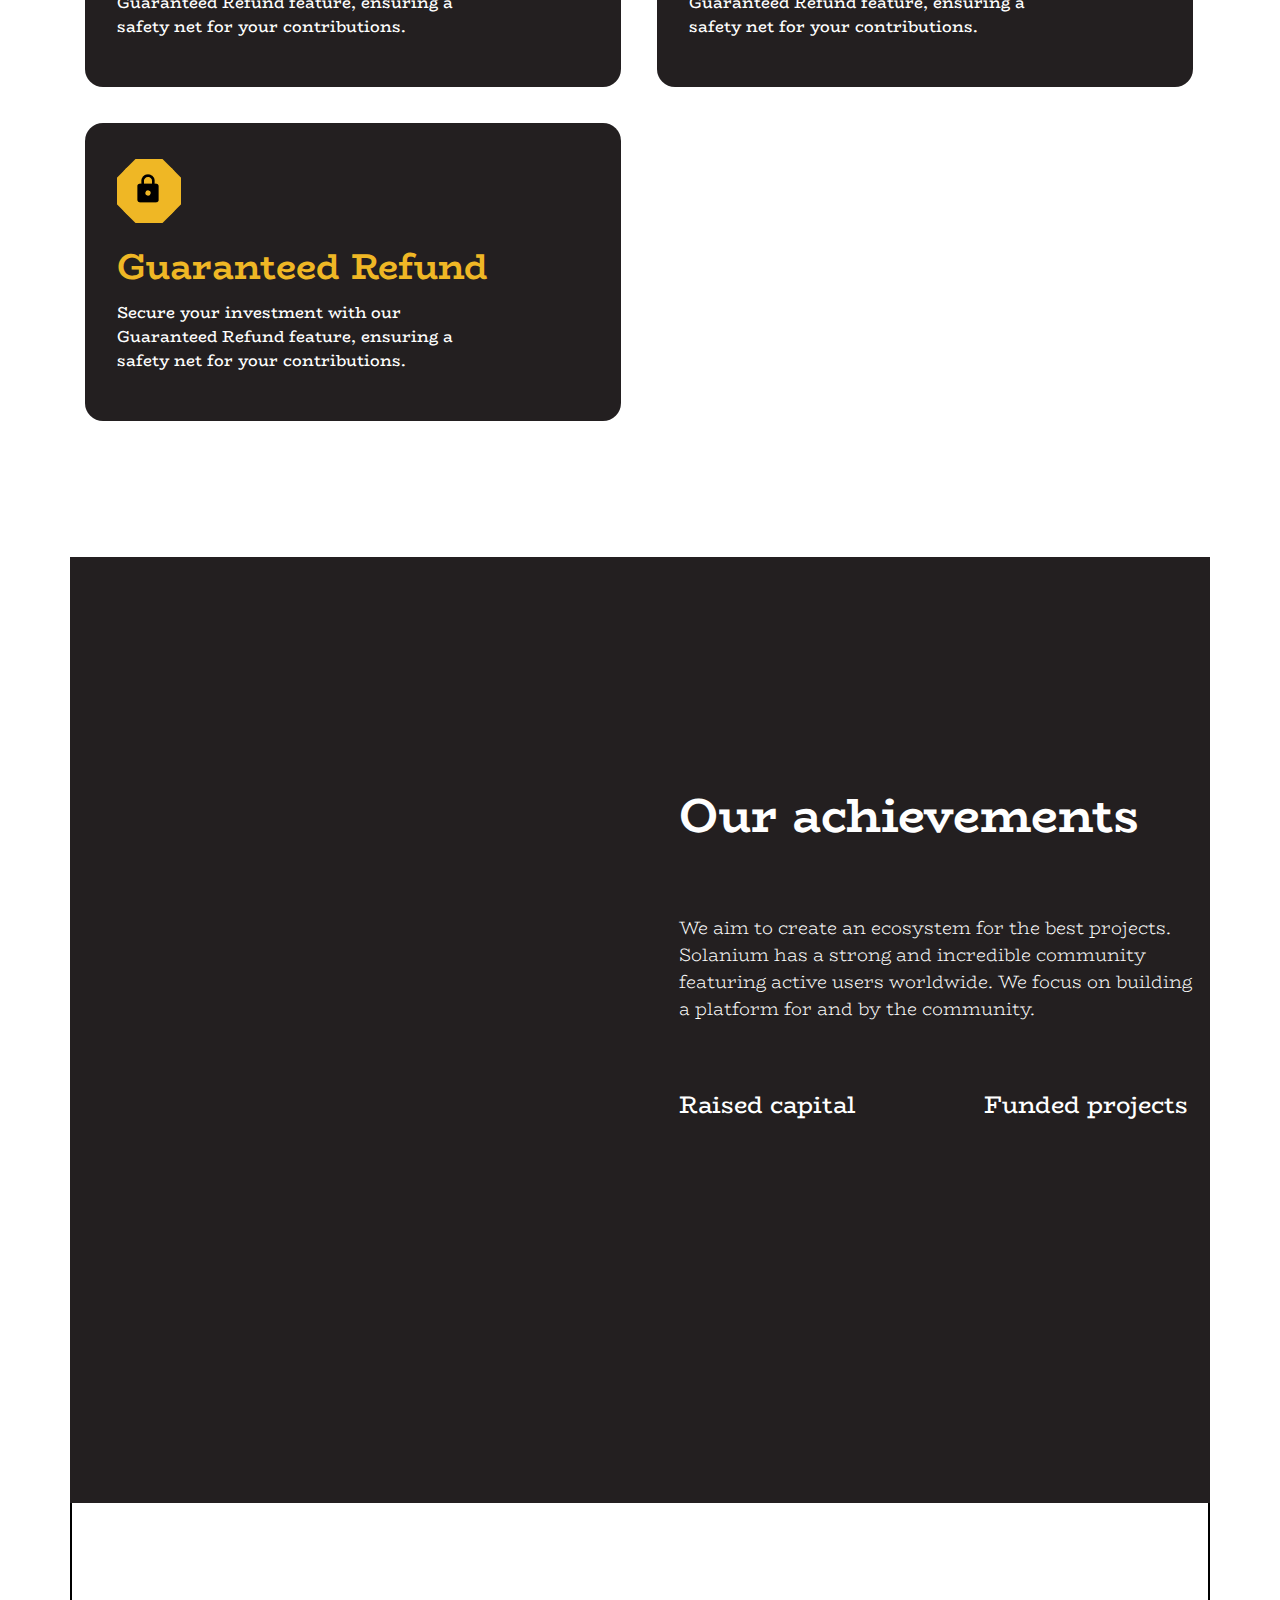
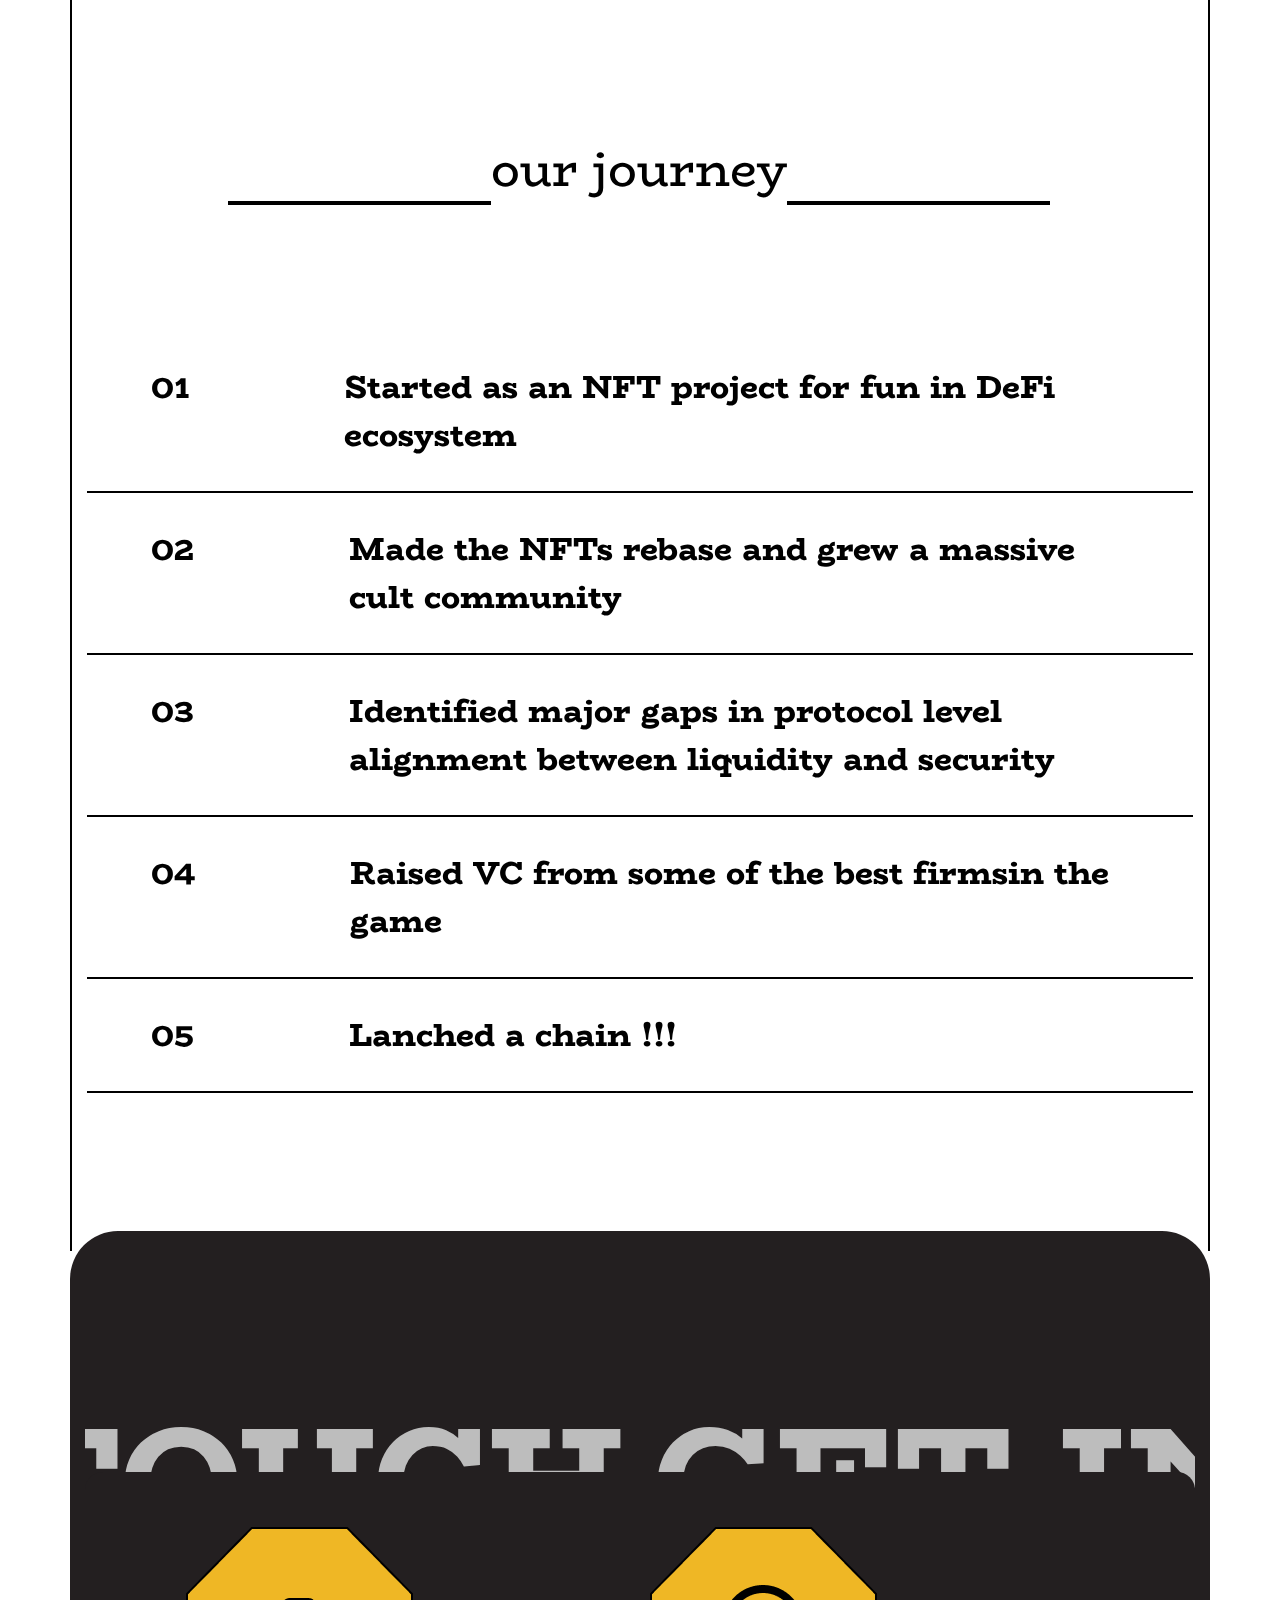
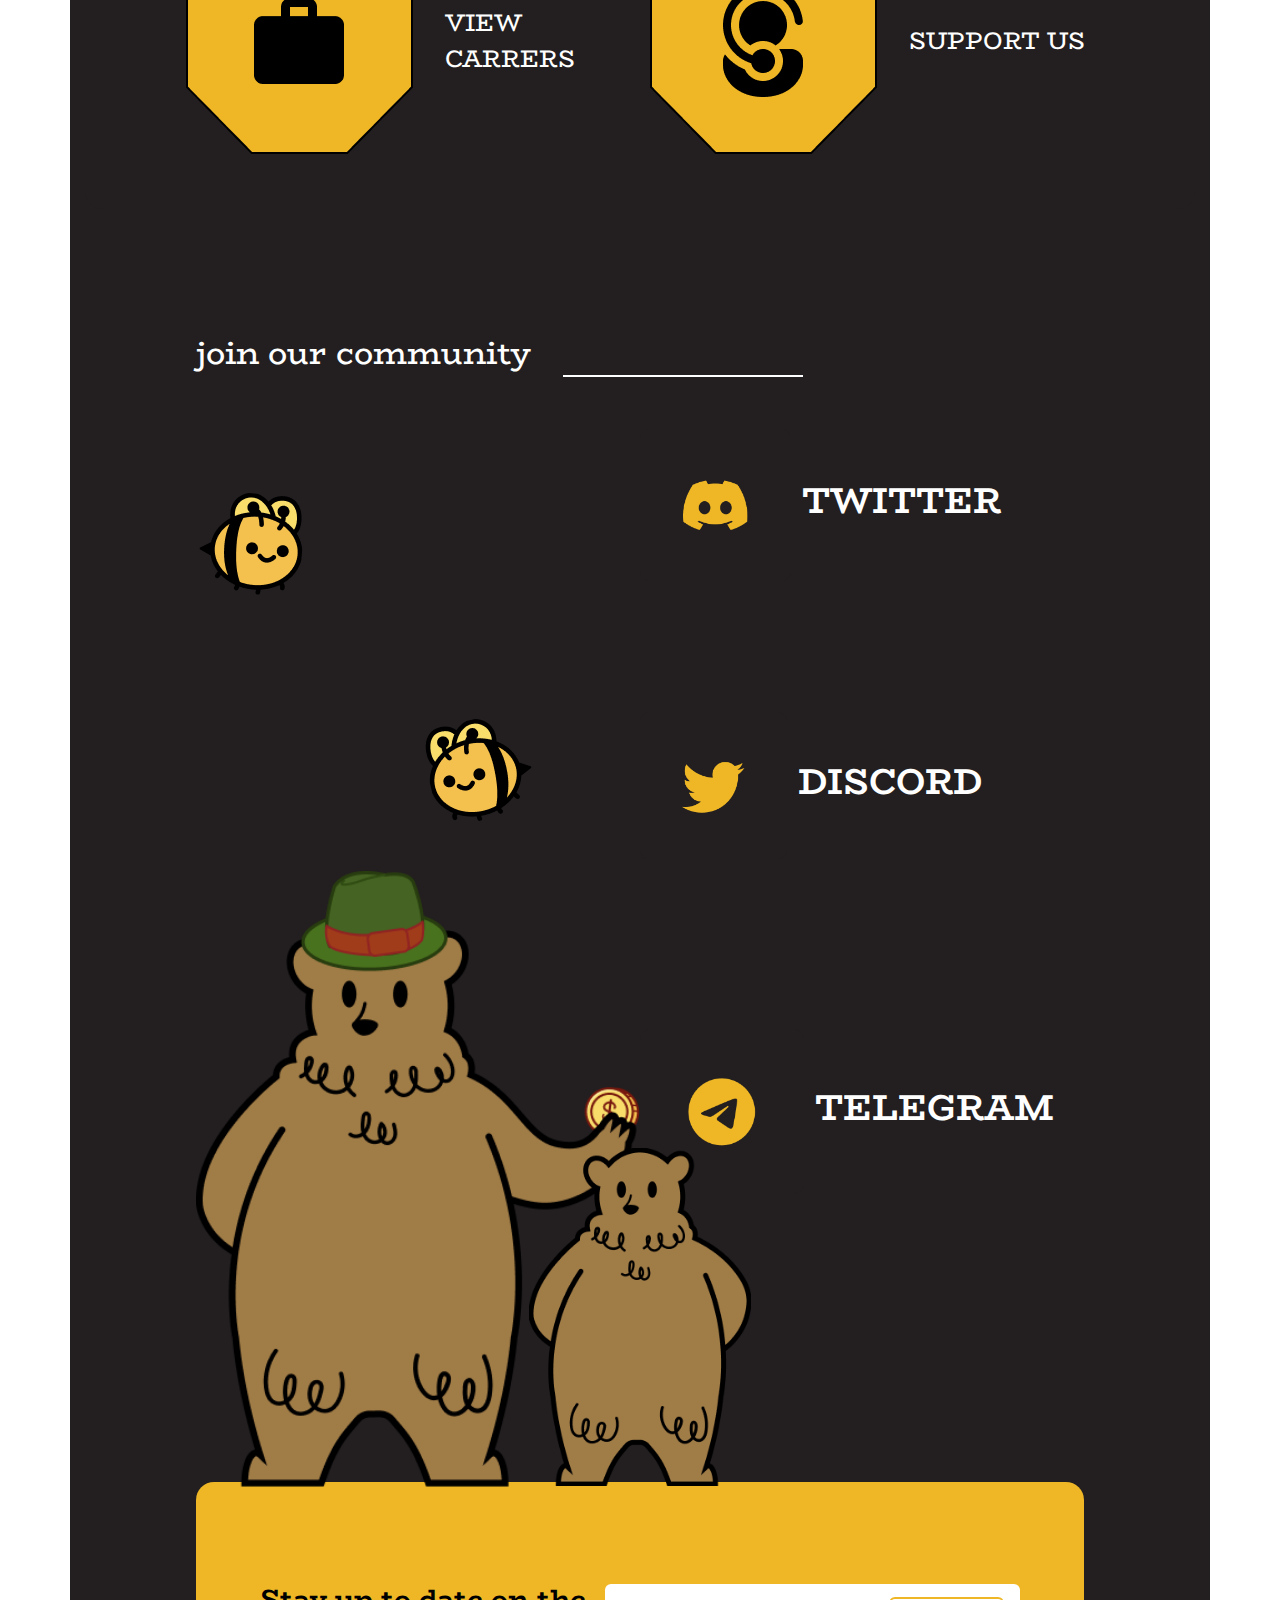
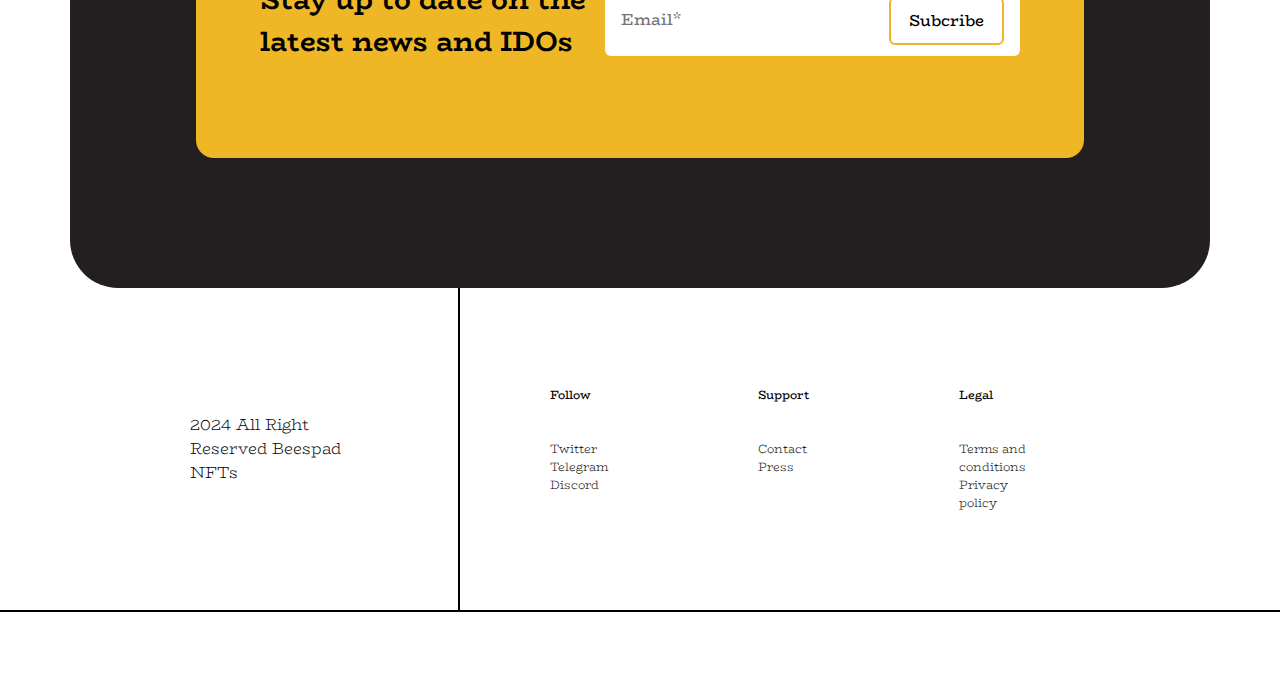
==== commit 696b7886: "update class" ====
--- a/index.html
+++ b/index.html
@@ -12,7 +12,7 @@
   <body>
     <!-- Header -->
     <header class="header">
-      <div class="box">
+      <div class="container">
           <div class="header__wrap">
             <div class="header__left">
               <img src="assets/images/Logo.png" />
@@ -43,7 +43,7 @@
 
     <!-- section-1 -->
     <div class="section-1">
-      <div class="box">
+      <div class="container">
         <div class="section-1__wrap">
           <div class="section-1__content">
             <img src="assets/images/image-section-1.png" />
@@ -58,7 +58,7 @@
 
     <!-- section-2 -->
     <div class="section-2">
-      <div class="box">
+      <div class="container">
         <div class="section-2__wrap">
           <marquee  scrollamount="10" direction="right" id="my-marquee" data-aos="fade-right" class="section-2__left">
             WHAT IS BEESPAD 
@@ -74,7 +74,7 @@
 
     <!-- section-3 -->
     <div class="section-3">
-      <div class="box">
+      <div class="container">
         <div class="section-3__wrap">
           <div class="section-3__content">
             <img src="assets/images/section-3.png" />
@@ -83,7 +83,7 @@
               Welcome to <span>BEESPAD:</span> Your Gateway to Token Launches on Berachain
             </div>
             <div data-aos="fade-up"  data-aos-anchor-placement="top-bottom" data-aos-delay="600" class="section-3__content--modefire">
-              BeeSPad is the premier token launchpad on Berachain designed to empower innovative projects and enthusiastic investors. At BeeSPad, we provide a secure and efficient platform for new token launches, ensuring both project creators and investors can achieve their goals seamlessly.
+              BeeSPad is the premier token launchpad on Berachain designed to empower innovative projects and enthusiastic investors.
             </div>
           </div>
       </div>
@@ -93,9 +93,9 @@
 
     <!-- Section-4 -->
     <div class="section-4">
-      <div class="box">
+      <div class="container">
         <div class="section-4__wrap">
-          <div class=" section-4__left" data-aos="fade-up" data-aos-duration="300"  data-aos-anchor-placement="top-bottom">
+          <div class=" section-4__leftcol-12 col-md-6" data-aos="fade-up" data-aos-duration="300"  data-aos-anchor-placement="top-bottom">
             <div  class=" section-4__left-1">
               <span>For the community</span>, by the community
             </div>
@@ -103,25 +103,25 @@
               Solanium is a multichain launchpad. We bring you the most innovative web3 projects. Stake your tokens and get a guaranteed allocation in every sale!
             </div>
           </div>
-          <div class="section-4__right">
+          <div class="section-4__right col-12 col-md-6 ">
             <div class="setion-4__content">
-              <div class="">
+              <div class="setion-4__item">
                 <h3>SLIM staked</h3>
                 <span data-aos="zoom-in-up"  data-aos-delay="500" class="modifire-span">39.568.149</span>
               </div>
-              <div>
+              <div class="setion-4__item">
                 <h3>USD value staked</h3>
                 <span data-aos="zoom-in-up"  data-aos-delay="600" class="modifire-span">$5.991.561</span>
               </div>
             </div>
             <div class="setion-4__content">
-              <div>
+              <div class="setion-4__item">
                 <h3>SLIM stakers</h3>
                 <span data-aos="zoom-in-up" data-aos-delay="700" class="modifire-span">13.002</span>
               </div>
-              <div>
+              <div class="setion-4__item">
                 <h3>% total supply staked</h3>
-                <span data-aos="zoom-in-up" data-aos-delay="800" class="modifire-span">39,57%</span>
+                <span data-aos="zoom-in-up" data-aos-delay="700" class="modifire-span">39,57%</span>
               </div>
             </div>
           </div>
@@ -136,7 +136,7 @@
 
     <!-- Section-5 -->
     <div class="section-5">
-      <div class="box">
+      <div class="container">
         <div class="section-5__wrap">
           <div class="section-5__content">
             <div class="section-5__title" data-aos="zoom-in-down">
@@ -319,22 +319,19 @@
 
     <!-- section-6 -->
     <div class="section-6">
-      <div class="box">
+      <div class="container">
         <div class="section-6__wrap">
-          <div class="section-6__custom-row d-flex">
-            <div class="section-6__custom-col">
+          <div class="section-6__custom-row">
+            <div class="section-6__custom-col col">
               <img src="assets/images/section-6-desktop.png" />
             </div>
-            <div class="section-6__custom-col">
+            <div class="section-6__custom-col col">
               <img src="assets/images/section-6-desktop.png" />
             </div>
-            <div class="section-6__custom-col">
+            <div class="section-6__custom-col col">
               <img src="assets/images/section-6-desktop.png" />
             </div>
-            <div class="section-6__custom-col">
-              <img src="assets/images/section-6-desktop.png" />
-            </div>
-            <div class="section-6__custom-col">
+            <div class="section-6__custom-col col">
               <img src="assets/images/section-6-desktop.png" />
             </div>
         </div>
@@ -347,7 +344,7 @@
 
     <!-- Section-7 -->
     <div class="section-7">
-      <div class="box">
+      <div class="container">
         <div class="section-7__wrap">
           <div class="section-7__image">
             <img src="assets/images/section-7-desktop.png" />
@@ -373,7 +370,7 @@
 
     <!-- Section-8 -->
      <div class="section-8">
-      <div class="box">
+      <div class="container">
         <div class="section-8__wrap row">
           <div class="col-6 section-8__left">
             <img data-aos="zoom-in-down" src="assets/images/Layer_1.png" class="section-8__left--image-1"/>
@@ -407,8 +404,8 @@
     <!-- End Section-8 -->
 
     <!-- Section-9 -->
-    <div class="section-9">
-      <div class="box">
+    <div class="section-9" style="height: 600px;">
+      <div class="container">
         <div class="section-9__wrap">
           <div class="section-9__content">
             <div>Features</div>
@@ -422,9 +419,9 @@
 
     <!-- section-10 -->
     <div class="section-10">
-      <div class="box section-10__wrap">
+      <div class="container section-10__wrap">
         <div class=" section-10__list">
-          <div class=" section-10__item">
+          <div class=" section-10__item section-10__item-1">
             <div class="section-10__images">
               <img src="assets/images/hegixon.png" />
               <i class="fa-solid fa-unlock-keyhole"></i>
@@ -433,7 +430,7 @@
             <div class="section-10__title" >Guaranteed Refund</div>
             <div class="section-10__desc">Secure your investment with our Guaranteed Refund feature, ensuring a safety net for your contributions.</div>
           </div>
-          <div class=" section-10__item">
+          <div class=" section-10__item section-10__item-2">
             <div class="section-10__images">
               <img src="assets/images/hegixon.png" />
               <i class="fa-solid fa-unlock-keyhole"></i>
@@ -451,7 +448,7 @@
             <div class="section-10__title" >Guaranteed Refund</div>
             <div class="section-10__desc">Secure your investment with our Guaranteed Refund feature, ensuring a safety net for your contributions.</div>
           </div>
-          <div class=" section-10__item">
+          <div class=" section-10__item section-10__item-4">
             <div class="section-10__images">
               <img src="assets/images/hegixon.png" />
               <i class="fa-solid fa-unlock-keyhole"></i>
@@ -460,7 +457,7 @@
             <div class="section-10__title" >Guaranteed Refund</div>
             <div class="section-10__desc">Secure your investment with our Guaranteed Refund feature, ensuring a safety net for your contributions.</div>
           </div>
-          <div class=" section-10__item">
+          <div class=" section-10__item section-10__item-5">
             <div class="section-10__images">
               <img src="assets/images/hegixon.png" />
               <i class="fa-solid fa-unlock-keyhole"></i>
@@ -478,17 +475,17 @@
 
     <!-- Section-11 -->
     <div class="section-11">
-      <div class="box">
+      <div class="container">
         <div class="box-container d-flex">
-          <div class="section-11__image d-flex">
+          <div class="section-11__image d-flex col-lg-6">
             <div>
-              <img data-aos="flip-left" data-aos-easing="ease-out-cubic"  data-aos-duration="2000" src="assets/images/section-12.png" />
+              <img data-aos="flip-left" data-aos-easing="ease-out-cubic" class="img-1" data-aos-duration="2000" src="assets/images/section-12.png" />
             </div>
             <div class="">
-              <img data-aos="flip-right" data-aos-easing="ease-out-cubic"  data-aos-duration="2000" src="assets/images/section-11.png" />
-            </div>
-          </div>
-          <div class="section-11__desc">
+              <img data-aos="flip-right" data-aos-easing="ease-out-cubic" class="img-2" data-aos-duration="2000" src="assets/images/section-11.png" />
+            </div>
+          </div>
+          <div class="section-11__desc col-lg-6 col-12">
             <div class="section-11__desc--title">
               Our achievements
             </div>
@@ -517,7 +514,7 @@
 
     <!-- Section-12 -->
     <div class="section-12">
-      <div class="box-container">
+      <div class="container">
         <div class="section-12__head">
           <img data-aos="flip-left" data-aos-easing="ease-out-cubic"  data-aos-duration="2000" src="assets/images/section-12-left.png" />
           <div class="section-12__line"></div>
@@ -534,19 +531,19 @@
           </div>
           <div class="section-12__list">
             <div class="section-12__item-1">02</div>
-            <div>Made the NFTs rebase and grew a massive cult community</div>
+            <div class="section-12__item-content">Made the NFTs rebase and grew a massive cult community</div>
           </div>
           <div class="section-12__list">
             <div class="section-12__item-1">03</div>
-            <div>Identified major gaps in protocol level alignment between liquidity and security</div>
+            <div class="section-12__item-content">Identified major gaps in protocol level alignment between liquidity and security</div>
           </div>
           <div class="section-12__list">
             <div class="section-12__item-1">04</div>
-            <div>Raised VC from some of the best firmsin the game</div>
+            <div class="section-12__item-content">Raised VC from some of the best firmsin the game</div>
           </div class="section-12__list">
           <div class="section-12__list">
             <div class="section-12__item-1">05</div>
-            <div>Lanched a chain !!!</div>
+            <div class="section-12__item-content">Lanched a chain !!!</div>
           </div class="section-12__list">
           <div class="section-12__list">
 
@@ -558,7 +555,7 @@
 
     <!-- Section-13 -->
     <div class="section-13">
-      <div class="box">
+      <div class="container">
         <div class="section-13__wrap">
           <div class="section-13__head">
             <div class="section-13__list">
@@ -614,7 +611,7 @@
 
     <!-- footer -->
     <footer class="footer">
-      <div class="box">
+      <div class="container">
         <div class="footer__info">2024 All Right Reserved
           Beespad NFTs
         </div>
--- a/assets/css/beespadDesktop/style.css
+++ b/assets/css/beespadDesktop/style.css
@@ -1,7 +1,7 @@
 @import url('https://fonts.googleapis.com/css2?family=BioRhyme:wght@200..800&display=swap');
 @import url('https://fonts.googleapis.com/css2?family=Rajdhani:wght@300;400;500;600;700&display=swap');
 
-* {
+* { 
   box-sizing: border-box;
 }
 
@@ -39,7 +39,7 @@
   text-decoration: none;
 }
 /* box */
-.box {
+/* .box {
     width: 1920px;
     margin-left: auto;
     margin-right: auto;
@@ -48,18 +48,18 @@
     width: 1680px;
     margin-left: auto;
     margin-right: auto;
-}
+} */
 .section-4  .box {
     width: 1680px;
     margin-left: auto;
     margin-right: auto;
 }
 @media (max-width: 1919.98px) {
-    .box {
+    /* .box {
         width: 1440px;
         margin-left: auto;
         margin-right: auto;
-    }
+    } */
     .section-4  .box {
         width: 1200px;
         margin-left: auto;
@@ -77,6 +77,8 @@
     display: flex;
     justify-content: space-between;
     align-items: center;
+    padding-left: 120px;
+    padding-right: 120px;
 }
 .header__right {
     display: flex;
@@ -89,9 +91,9 @@
 .header__right button {
     margin-left: 24px;
     border: 2px solid #EFB725;
-    padding: 10px 18px;
+    padding: 8px 12px;
     border-radius: 6px;
-    font-size: 16px;
+    font-size: 12px;
     font-weight: 400;
     color: var(--color-dark);
     background-color: #FEFEFE;
@@ -103,15 +105,29 @@
 .header__link a {
     margin-left: 25px;
     font-weight: 700;
-    font-size: 16px;
+    font-size: 12px;
     color: var(--color-dark);
     text-decoration: none;
 }
-@media (max-width: 1919.98px) {
-    .header .box {
-        width: 1200px;
-        margin-left: auto;
-        margin-right: auto;
+@media (max-width: 1198.98px) {
+    .header__right button {
+        font-size: 8px;
+    }
+    .header__link a {
+        font-size: 8px;
+    }
+    .header__wrap {
+        padding-left: 30px;
+        padding-right: 30px;
+    }
+}
+@media (max-width: 991.98px) {
+    .header__wrap {
+        padding-left: 30px;
+        padding-right: 30px;
+    }
+    .header__right nav {
+        display: none;
     }
 }
 /* End header */
@@ -128,20 +144,45 @@
 }
 .section-1__content--modefi {
     font-weight: 700;
-    font-size: 48px;
-    position: absolute;
-    top: 420px;
-    left: 550px;
-    width: 483px;
-}
-@media (max-width: 1919.98px) {
-    .section-1__content img {
-        width: 100%;
-    }
+    font-size: 32px;
+    position: absolute;
+    top: 270px;
+    left: 300px;
+    width: 350px;
+}
+.section-1__content img {
+    width: 100%;
+}
+@media (max-width: 1198.98px) {
     .section-1__content--modefi {
-        top: 350px;
-        left: 350px;
-        width: 575px;
+        font-size: 24px;
+        top: 230px;
+        left: 250px;
+        width: 250px;
+    }
+}
+@media (max-width: 991.98px) {
+    .section-1__content--modefi {
+        font-size: 16px;
+        top: 170px;
+        left: 190px;
+        width: 180px;
+    }
+}
+@media (max-width: 767.98px) {
+    .section-1__content--modefi {
+        font-size: 12px;
+        top: 130px;
+        left: 130px;
+        width: 120px;
+    }
+}
+@media (max-width: 576.98px) {
+    .section-1__content--modefi {
+        font-size: 8px;
+        top: calc(48%);
+        left: calc(24%);
+        width: 80px;
     }
 }
 /* End Section-1 */
@@ -149,11 +190,8 @@
 
 
 /* Section-2 */
-.section-2 .box {
+.section-2__wrap {
     background-color: var(--bg-primary);
-    height: 200px;
-}
-.section-2__wrap {
     display: flex;
     align-items: center;
     justify-content: space-between;
@@ -174,12 +212,36 @@
     color: var(--color-primary);
     margin-right: -148px;
 }
-@media (max-width: 1919.98px) {
+@media (max-width: 1198.98px) {
     .section-2__left {
-        margin-left: -350px;
+        font-size: 64px;
     }
     .section-2__right {
-        margin-right: -390px;
+        font-size: 64px;
+    }
+}
+@media (max-width: 991.98px) {
+    .section-2__left {
+        font-size: 48px;
+    }
+    .section-2__right {
+        font-size: 48px;
+    }
+}
+@media (max-width: 767.98px) {
+    .section-2__left {
+        font-size: 32px;
+    }
+    .section-2__right {
+        font-size: 32px;
+    }
+}
+@media (max-width: 575.98px) {
+    .section-2__left {
+        font-size: 24px;
+    }
+    .section-2__right {
+        font-size: 24px;
     }
 }
 /* End Section-2 */
@@ -194,13 +256,17 @@
     position: relative;
     overflow: hidden;
 }
+.section-3__content img:first-child {
+    width: 132%;
+    transform: translateX(-12%);
+}
 .section-3__content--modefi {
     font-weight: 800;
-    font-size: 68px;
-    position: absolute;
-    top: 370px;
-    left: 244px;
-    width: 1433px;
+    font-size: 48px;
+    position: absolute;
+    top: calc(32%);
+    left: calc(10%);
+    width: calc(80%);
     height: 144px;
     text-align: center;
     margin: 0;
@@ -210,71 +276,106 @@
     position: position;
 
 }
- span {
+.section-3__content--modefi span {
     color: var(--color-primary);
+    font-size: 48px;
 }
 .section-3__content--image {
     position: absolute;
-    top: 234px;
-    left: 892px;
+    top: calc(18%);
+    left: calc(44%);
     
 }
 .section-3__content--modefire {
-    width: 1114px;
     position: absolute;
     text-align: center;
-    top: 560px;
-    left: 403px;
+    top: calc(52%);
+    left: calc(15%);
+    width: calc(70%);
     color: var(--color-dark);
     font-weight: 400;
     font-size: 24px;
 }
-@media (max-width: 1919.98px) {
-    .section-3 {
-        object-fit: cover;
-        margin-bottom: 80px;
-    }
-    .section-3__content img:first-child {
-        object-fit: cover;
-        margin-left: -240px;
-    }
+@media (max-width: 1198.98px) {
     .section-3__content--modefi {
-        font-weight: 800;
-        font-size: 68px;
-        position: absolute;
-        top: 370px;
-        left: 170px;
-        width: 1114px;
-        height: 216px;
-        text-align: center;
-        margin: 0;
-        padding: 0;
+        font-size: 32px;
+        top: calc(32%);
+        left: calc(10%);
+        width: calc(80%);
     }
     .section-3__content--image {
-        position: absolute;
-        top: 234px;
-        left: 650px;
-        
+        top: calc(18%);
+        left: calc(45%);
+        width: calc(10%);
     }
     .section-3__content--modefire {
-        width: 1114px;
-        position: absolute;
-        text-align: center;
-        top: 660px;
-        left: 170px;
-        color: var(--color-dark);
-        font-weight: 400;
-        font-size: 24px;
+        top: calc(48%);
+        left: calc(15%);
+        width: calc(70%);
+        font-size: 18px;
+    }
+    .section-3__content--modefi span {
+        font-size: 32px;
+    }
+}
+@media (max-width: 991.98px) {
+    .section-3__content--modefi {
+        font-size: 24px;
+        top: calc(32%);
+        left: calc(10%);
+        width: calc(80%);
+    }
+    .section-3__content--modefire {
+        top: calc(48%);
+        left: calc(15%);
+        width: calc(70%);
+        font-size: 14px;
+    }
+    .section-3__content--modefi span {
+        font-size: 24px;
+    }
+}
+@media (max-width: 767.98px) {
+    .section-3__content--modefi {
+        font-size: 18px;
+        top: calc(32%);
+        left: calc(10%);
+        width: calc(80%);
+    }
+    .section-3__content--modefire {
+        top: calc(48%);
+        left: calc(15%);
+        width: calc(70%);
+        font-size: 12px;
+    }
+    .section-3__content--modefi span {
+        font-size: 18px;
+    }
+}
+@media (max-width: 575.98px) {
+    .section-3__content--modefi {
+        font-size: 12px;
+        top: calc(32%);
+        left: calc(10%);
+        width: calc(80%);
+    }
+    .section-3__content--modefire {
+        top: calc(48%);
+        left: calc(15%);
+        width: calc(70%);
+        font-size: 8px;
+    }
+    .section-3__content--modefi span {
+        font-size: 12px;
     }
 }
 /* End Section-3 */
 
 
 /* Section-4 */
-.section-4  .box {
-    width: 1680px;
-    margin-left: auto;
-    margin-right: auto;
+.section-4 .container {
+    padding-left: 120px;
+    padding-right: 120px;
 }
 .section-4__button  {
     margin-top: 56px;
@@ -282,7 +383,6 @@
     margin-bottom: 115px;
 }
 .section-4__button button {
-    height: 82px;
     font-weight: 700;
     font-size: 32px;
     color: var(--color-dark);
@@ -295,9 +395,6 @@
     border: 2px solid #EFB725;
     background: #FFFFFF;
 }
-.section-4__left {
-    width: 688px;
-}
 .section-4__wrap {
     display: flex;
     align-items: center;
@@ -305,79 +402,109 @@
 }
 .section-4__left-1 {
     font-weight: 700;
-    font-size: 48px;
-    color: var(--color-dark);
-    margin-bottom: 40px;
+    font-size: 32px;
+    color: var(--color-dark);
+    margin-bottom: 20px;
 }
 .section-4__left-2 {
     font-weight: 275;
-    font-size: 24px;
+    font-size: 18px;
     color: var(--color-dark);
 }
 .modifire-span {
-    font-weight: 700;
-    font-size: 72px;
+    color: var(--color-primary);
+    font-weight: 700;
+    font-size: 36px;
+}
+.setion-4__item {
+    margin-bottom: 20px;
 }
 .section-4__right {
-    width: 830px;
     display: flex;
     flex-wrap: wrap;
     justify-content: space-between;
 }
 .setion-4__content h3 {
     font-weight: 700;
-    font-size: 32px;
+    font-size: 18px;
     color: var(--color-dark);
     margin: 0;
 }
-@media (max-width: 1919.98px) {
-    .section-4  .box {
-        width: 1200px;
-        margin-left: auto;
-        margin-right: auto;
-    }
-    .section-4__button  {
-        margin-bottom: 136px;
+@media (max-width: 1198.98px) {
+    .section-4__left-1 {
+        font-size: 24px;
+    }
+    .section-4__left-2 {
+        font-size: 12px;
+    }
+    .setion-4__content h3 {
+        font-size: 12px;
+    }
+    .modifire-span {
+        font-size: 24px;
+    }
+    .section-4__right {
+        padding-top: 18px;
     }
     .section-4__button button {
-        height: 82px;
-        font-weight: 700;
-        font-size: 32px;
-        color: var(--color-dark);
-        padding: 16px 196px;
-        border-radius: 6px;
-        background-color: var(--color-primary);
-        border: 2px solid #EFB725;
-    }
-    
-    .section-4__left {
-        width: 688px;
+        font-size: 24px;
+    }
+    .section-4 .container {
+        padding-left: 30px;
+        padding-right: 30px;
+    }
+}
+@media (max-width: 991.98px) {
+    .section-4__left-1 {
+        font-size: 24px;
+    }
+    .section-4__left-2 {
+        font-size: 12px;
+    }
+    .setion-4__content h3 {
+        font-size: 24px;
+    }
+    .modifire-span {
+        font-size: 24px;
+    }
+    .section-4__right {
+        padding-top: 18px;
     }
     .section-4__wrap {
-        display: flex;
-        align-items: center;
-        justify-content: space-between;
-    }
+        flex-wrap: wrap;
+    }
+    .section-4__button button {
+        font-size: 12px;
+    }
+}
+@media (max-width: 767.98px) {
     .section-4__left-1 {
-        font-size: 36px;
-        margin-bottom: 51px;
+        font-size: 24px;
     }
     .section-4__left-2 {
-        font-size: 20px;
+        font-size: 12px;
+    }
+    .setion-4__content h3 {
+        font-size: 12px;
     }
     .modifire-span {
-        font-weight: 700;
-        font-size: 36px;
+        font-size: 24px;
     }
     .section-4__right {
-        width: 525px;
-        margin-right: 12px;
-    }
-    .setion-4__content h3 {
-        font-weight: 700;
-        font-size: 25px;
-        color: var(--color-dark);
-        margin: 0;
+        padding-top: 18px;
+    }
+    .section-4__wrap {
+        flex-wrap: wrap;
+    }
+    .section-4__button button {
+        font-size: 12px;
+    }
+}
+@media (max-width: 575.98px) {
+    .section-4__button button {
+        padding: 16px;
+        width: 80%;
+        font-size: 8px;
     }
 }
 /* End Section-4 */
@@ -385,13 +512,11 @@
 
 
 /* Section-5 */
-.section-5 .box{
+.section-5__wrap {
     background-color: var(--bg-primary);
     border-radius: 48px;
     position: relative;
     z-index: 1;
-}
-.section-5__wrap {
     padding-left: 120px;
     padding-bottom: 54px;
     padding-top: 160px;
@@ -400,6 +525,7 @@
     font-weight: 800;
     font-size: 68px;
     margin-bottom: 72px;
+    color: var(--color-primary);
 }
 .section-5__item {
     width: 812px;
@@ -523,42 +649,93 @@
 .custom-pagination span {
     margin: 0 5px;
 }
-
+@media (max-width: 1198.98px) {
+    .section-5__item {
+        width: 100%;
+    }
+    .section-5__wrap {
+        padding-right: 120px;
+    }
+}
+@media (max-width: 991.98px) {
+    .section-5__title {
+        font-size: 48px;
+    }
+    .section-5__wrap {
+        padding: 60px;
+    }
+    .section-5__title-plus {
+        font-size: 32px;
+    }
+    .sectiont-5__desc {
+        font-size: 16px;
+    }
+    .sectiont-5__desc-plus {
+        font-size: 12px;
+    }
+    .section-5__price {
+        font-size: 14px;
+    }
+    .section-5__price span {
+        font-size: 14px;
+    }
+    .section-5__item {
+        padding-bottom: 20px;
+    }
+}
+@media (max-width: 767.98px) {
+    .section-5__title {
+        font-size: 32px;
+    }
+    .section-5__wrap {
+        padding: 60px;
+    }
+    .section-5__title-plus {
+        font-size: 32px;
+    }
+    .sectiont-5__desc {
+        font-size: 16px;
+    }
+    .sectiont-5__desc-plus {
+        font-size: 12px;
+    }
+    .section-5__price div {
+        width: 16px;
+        height: 16px;
+    }
+    .section-5__price span {
+        font-size: 14px;
+    }
+    .section-5__feedback div{
+        width: 16px;
+        height: 16px;
+    }
+    .section-5__item {
+        padding-bottom: 20px;
+    }
+}
+@media (max-width: 575.98px) {
+
+}
 /* End Section-5 */
 
 
 
 /* Section-6 */
-.section-6 .box{
-    padding-top: 106px;
-
-    margin-top: -55px;
+.section-6__custom-row {
+    display: flex;
+    justify-content: space-between;
+    align-items: center;
+}
+.section-6__custom-col:first-child {
+    margin-left: -20px;
+}
+.section-6__wrap {
+    background-color: var(--color-primary);
+    overflow: hidden;
+    padding-top: 105px;
     padding-bottom: 55px;
-    background-color: var(--color-primary);
-}
-.section-6__custom-row {
-    display: flex;
-    justify-content: space-between;
-    align-items: center;
-    
-}
-@media (max-width: 1919.98px) {
-    .section-6 .box{
-        padding-top: 106px;
-    
-        margin-top: -55px;
-        padding-bottom: 55px;
-        background-color: var(--color-primary);
-    }
-    .section-6__custom-row {
-        display: flex;
-        justify-content: space-between;
-        align-items: center;
-        
-    }
-    .section-6__custom-col:last-child img {
-        display: none;
-    }
+    margin-top: -50px;
 }
 /* End Section-6 */
 
@@ -568,28 +745,34 @@
 .section-7__wrap {
     position: relative;
     height: 1173px;
+    overflow: hidden;
 }
 .section-7__image {
     position: absolute;
-    top: 355px;
+    top: 500px;
     left: 60px;
     margin-bottom: 201px;
     z-index: 1;
+    
+}
+.section-7__image img {
+    width: 500px;
+    height: auto;
 }
 .section-7__title {
     position: absolute;
-    width: 1375px;
-    top: 160px;
-    left: 545px;
+    width: 1000px;
+    top: 130px;
+    left: 245px;
     overflow: hidden;
     font-weight: 800;
-    font-size: 240px;
+    font-size: 180px;
     color: #BFBFBF;
 }
 .section-7__desc {
     position: absolute;
-    top: 567px;
-    left: 1172px;
+    top: 450px;
+    left: 600px;
     border-left: 2px solid #000000;
     padding-left: 81px;
 }
@@ -629,66 +812,72 @@
 .section-7__space {
     margin-bottom: 201px;
 }
-@media (max-width: 1919.98px) {
-    .section-7__wrap {
-        position: relative;
-        height: 1173px;
+@media (max-width: 1198.98px) {
+    .section-7__image img {
+        width: 40%;
+        height: auto;
+    }
+    .section-7__title {
+        position: absolute;
+        width: 1000px;
+        top: 130px;
+        left: 245px;
         overflow: hidden;
-    }
-    .section-7__image {
-        position: absolute;
-        top: 464px;
-        width: 591px;
-        left: 120px;
-        margin-bottom: 201px;
-        z-index: 1;
-    }
-    .section-7__image img {
-        width: 100%;
-    }
-    .section-7__title {
-        top: 160px;
-        left: 372px;;
-        font-size: 190px;
+        font-weight: 800;
+        font-size: 130px;
+        color: #BFBFBF;
     }
     .section-7__desc {
         position: absolute;
-        top: 392px;
-        left: 768px;
+        top: 450px;
+        left: 50%;
         border-left: 2px solid #000000;
         padding-left: 81px;
+        width: 60%;
     }
     .section-7__desc--title {
-        width: 405px;
-        font-weight: 700;
-        font-size: 48px;
-        color: var(--color-dark);
-        padding-bottom: 32px;
-    }
-    .section-7__line {
-        width: 263px;
-        border: 2px solid #000000;
-        margin-bottom: 32px;
+        font-size: 24px;
     }
     .section-7__desc--plus {
-        font-weight: 300;
-        font-size: 36px;
-        color: var(--color-dark);
-        width: 547px;
-        margin-bottom: 96px;
+        font-size: 18px;
+    }
+    .section-7__desc button {
+        font-size: 24px;
+    }
+}
+@media (max-width: 767.98px) {
+    .section-7__title {
+        position: absolute;
+        width: 1000px;
+        top: 130px;
+        left: 245px;
+        overflow: hidden;
+        font-weight: 800;
+        font-size: 80px;
+        color: #BFBFBF;
+    }
+    .section-7__desc {
+        position: absolute;
+        top: 450px;
+        left: 50%;
+        border-left: 2px solid #000000;
+        padding-left: 81px;
+    }
+    .section-7__desc--title {
+        font-size: 16px;
+    }
+    .section-7__desc--plus {
+        font-size: 12px;
     }
     .section-7__desc button {
         font-weight: 400;
-        font-size: 36px;
+        font-size: 12px;
         color: var(--color-dark);
         padding: 16px 36px;
         background-color: var(--color-primary);
         border: 0;
         border-radius: 6px;
     }
-    .section-7__space {
-        margin-bottom: 201px;
-    }
 }
 /* End section-7 */
 
@@ -703,35 +892,36 @@
 
 .section-8__left--image-1 {
     position: absolute;
-    top: 1200px;
-    left: 89px;
+    top: 1700px;
+    left: 0%;
 }
 .section-8__left--image-2 {
     position: absolute;
-    top: 78px;
-    left: 545px;
+    top: 5%;
+    left: 18%;
 }
 .section-8__left--image-3 {
     position: absolute;
     top: 1272px;
-    left: 545px;
+    left: 25%;;
 }
 .section-8__right--image-4 {
     position: absolute;
-    right: 187px;
-    top: -135px;
+    right: 100px;
+    top: -200px;
 }
 .section-8__right--image-5 {
     position: absolute;
     top: 654px;
-    right: 580px;
+    right: 25%;
 }
 .section-8__left--content {
     position: absolute;
     top: 539px;
-    left: 120px;
+    width: 100%;
+    right: 15%;
+    width: 70%;
     text-align: right;
-    width: 688px;
 }
 .section-8__left {
     border-right: 4px solid #231F20;
@@ -747,18 +937,19 @@
     align-items: center;
     justify-content: center;
     color: var(--color-primary);
-    margin-left: 616px;
+    margin-left: 81%;
 }
 .section-8__left--title {
     font-weight: 700;
-    font-size: 64px;
+    font-size: 48px;
     color: var(--color-primary);
     margin-bottom: 16px;
 }
 .section-8__left--desc {
     font-weight: 400;
-    font-size: 36px;
-    color: var(--color-dark);
+    font-size: 24px;
+    color: var(--color-dark);
+    
 }
 .section-8__left--content-2 {
     top: 0px;
@@ -768,103 +959,54 @@
     margin: 0;
 }
 .section-8__left--content-3 {
-    right: 120px;
+    right: 15%;
     top: 1153px;
     text-align: left;
 }
 .section-8__number-3 {
     margin-left: 0;
 }
-@media (max-width: 1919.98px) {
-    .section-8__wrap {
-        height: 1655px;
-        margin-top: 201px;
-        position: relative;
-    }
-
+@media (max-width: 1198.98px) {
+}
+@media (max-width: 991.98px) {
+}
+@media (max-width: 767.98px) {
+    .section-8__left--image-2 {
+        width: 50%;
+    }
+    .section-8__right--image-4 {
+        width: 50%;
+    }
+    .section-8__right--image-5 {
+        width: 50%;
+    }
+    .section-8__left--image-3 {
+        width: 50%;
+    }
     .section-8__left--image-1 {
-        position: absolute;
-        top: 1500px;
-        left: 0px;
-    }
-    .section-8__left--image-2 {
-        position: absolute;
-        top: 78px;
-        left: 345px;
-    }
-    .section-8__left--image-3 {
-        position: absolute;
-        top: 1272px;
-        left: 345px;
-    }
-    .section-8__right--image-4 {
-        position: absolute;
-        right: 187px;
-        top: -135px;
-    }
-    .section-8__right--image-5 {
-        position: absolute;
-        top: 654px;
-        right: 350px;
-    }
-    .section-8__left--content {
-        position: absolute;
-        top: 539px;
-        left: 120px;
-        text-align: right;
-        width: 489px;
-    }
-    .section-8__left {
-        border-right: 4px solid #231F20;
+        width: 50%;
     }
     .section-8__number {
-        width: 72px;
-        height: 72px;
-        font-size: 48px;
-        border-radius: 50%;
-        font-weight: 700;
-        background-color: #020202;
-        display: flex;
-        align-items: center;
-        justify-content: center;
-        color: var(--color-primary);
-        margin-left: 417px;
+        font-size: 24px;
+        width: 36px;
+        height: 36px;
     }
     .section-8__left--title {
-        font-weight: 700;
-        font-size: 64px;
-        color: var(--color-primary);
-        margin-bottom: 16px;
+        font-size: 24px;
     }
     .section-8__left--desc {
-        font-weight: 400;
-        font-size: 32px;
-        color: var(--color-dark);
-    }
-    .section-8__left--content-2 {
-        top: 0px;
-        text-align: left;
-    }
-    .section-8__number-1 {
-        margin: 0;
-    }
-    .section-8__left--content-3 {
-        right: 120px;
-        top: 1153px;
-        text-align: left;
-    }
-    .section-8__number-3 {
-        margin-left: 0;
-    }
+        font-size: 12px;
+    }
+}
+@media (max-width: 575.98px) {
 }
 /* End Section-8 */
 
 
 
 /* section-9 */
-.section-9 .box{
-    height: 700px;
-    overflow: hidden;
+.section-9 {
+    margin-bottom: 64px;
 }
 .section-9__wrap {
     position: relative;
@@ -872,7 +1014,8 @@
 }
 .section-9__wrap img {
     position: absolute;
-    right: 353px;
+    right: 10%;
+    width: 20%;
 }
 .section-9__content {
     position: absolute;
@@ -882,17 +1025,36 @@
     font-size: 240px;
     color: #BFBFBF;
 }
-@media (max-width: 1919.98px) {
-    .section-9 .box{
-        height: 700px;
-        overflow: hidden;
-    }
-    .section-9__wrap {
-        position: relative;
-    }
-    .section-9__wrap img {
+@media (max-width: 1198.98px) {
+    .section-9__content {
         position: absolute;
-        right: 50px;
+        top: 340px;
+        left: -50px;
+        font-weight: 800;
+        font-size: 200px;
+        color: #BFBFBF;
+    }
+}
+@media (max-width: 991.98px) {
+    .section-9__content {
+        position: absolute;
+        top: 340px;
+        left: -50px;
+        font-weight: 800;
+        font-size: 140px;
+        color: #BFBFBF;
+    }
+}
+@media (max-width: 767.98px) {
+}
+@media (max-width: 575.98px) {
+    .section-9__content {
+        position: absolute;
+        top: 340px;
+        left: -50px;
+        font-weight: 800;
+        font-size: 100px;
+        color: #BFBFBF;
     }
 }
 /* End section-9 */
@@ -937,7 +1099,10 @@
     left: 15px;
     font-size: 32px;
 }
-.section-10__item-3 {
+.section-10__item-2 {
+    margin-right: 0;
+}
+.section-10__item-4 {
     margin-right: 0;
 }
 .section-10__images {
@@ -970,86 +1135,34 @@
 }
 .section-10__images-bear {
     position: absolute;
-    top: 395px;
+    top: 72%;
     right: -50px;
 }
-@media (max-width: 1919.98px) {
-    .section-10__list {
-        display: flex;
-        align-items: center;
-        flex-wrap: wrap;
-    }
-    .section-10 .box{
-        width: 1200px;
-        margin-left: auto;
-        margin-right: auto;
-    }
-    .section-10__wrap {
-        position: relative;
-    }
+@media (max-width: 1198.98px) {
     .section-10__item {
-        background-color: var(--bg-primary);
-        padding: 36px 0 48px 32px;
-        border-radius: 18px;
-        width: 536px;
-        margin-right: 36px;
-        margin-bottom: 36px;
-    }
-    .section-10__item {
-        background-color: var(--bg-primary);
-        padding: 36px 0 48px 32px;
-        border-radius: 18px;
-        width: 536px;
-        margin-right: 36px;
-        margin-bottom: 36px;
-    }
-    .section-10__item-3 {
-        margin-right: 36px;
-    }
-    .section-10__images {
-        width: 64px;
-        height: 64px;
-        border-radius: 50%;
-        background-color: var(--color-primary);
-        position: relative;
-    }
-    .section-10__images-key {
-        position: absolute;
-        top: 15px;
-        left: 20px;
-    }
-    .section-10__title {
-        margin-top: 16px;
-        font-weight: 700;
-        font-size: 36px;
-        color: var(--color-primary);
-        margin-bottom: 8px;
-    }
-    .section-10__desc {
-        font-weight: 400;
-        font-size: 16px;
-        color: #FFFFFF;
-        width: 386px;
+        margin-right: 0;
+        width: 100%;
     }
     .section-10__images-bear {
-        position: absolute;
-        top: 720px;
-        right: 0px;
-    }
+        display: none;
+    }
+}
+@media (max-width: 991.98px) {
+}
+@media (max-width: 767.98px) {
+}
+@media (max-width: 575.98px) {
 }
 /* End section-10 */
 
 
 
 /* Section-11 */
-.section-11 .box {
+.section-11 .container {
     background-color: var(--bg-primary);
 }
 .section-11 .box-container {
     margin-top: 100px;
-    width: 1680px;
-    border-right: 2px solid #FFFFFF;
-    border-left: 2px solid #FFFFFF;
     margin-left: auto;
     margin-right: auto;
 }
@@ -1065,28 +1178,30 @@
 .section-11__desc button:hover {
     background-color: white;
     border: 2px solid var(--color-primary);
-
+}
+.section-11__image img {
+    width: 80%;
 }
 .section-11__image {
-    margin-left: 142px;
-}
-.section-11__image div img:nth-child(1) {
-    margin-right: 36px;
+    margin-left: 24px;
+}
+.section-11__image div .img-1 {
+    margin-right: 24px;
+    margin-top: 30.5%;
 }
 .section-11__desc {
-    margin-left: 146px;
-    margin-top: 166px;
-    width: 749px;
+    margin-left: 0;
+    margin-top: 20%;
 }
 .section-11__desc--title {
     font-weight: 700;
-    font-size: 64px;
+    font-size: 48px;
     color: white;
-    margin-bottom: 86px;
+    margin-bottom: 64px;
 }
 .section-11__desc--plus {
     font-weight: 300;
-    font-size: 24px;
+    font-size: 18px;
     color: white;
     margin-bottom: 64px;
 }
@@ -1107,74 +1222,42 @@
     font-weight: 400;
     font-size: 24px;
 }
-@media (max-width: 1919.98px) {
-    .section-11 .box {
-        background-color: var(--bg-primary);
-    }
-    .section-11 .box-container {
-        margin-top: 100px;
-        width: 1200px;
-        border-right: 2px solid #FFFFFF;
-        border-left: 2px solid #FFFFFF;
-        margin-left: auto;
-        margin-right: auto;
+@media (max-width: 1198.98px) {
+}
+@media (max-width: 991.98px) {
+    .section-11__image {
+        margin: 0;
+    }
+    .section-11__image .img-1{
+        display: none;
+    }
+    .section-11__image .img-2{
+        display: none;
+    }
+}
+@media (max-width: 767.98px) {
+}
+@media (max-width: 575.98px) {
+    .section-11__desc--title {
+        font-size: 24px;
     }
     .section-11__desc button {
         font-weight: 400;
-        font-size: 20px;
+        font-size: 12px;
         color: var(--color-dark);
-        padding: 16px 64px;
+        padding: 16px 36px;
         background-color: var(--color-primary);
         border: 0;
         border-radius: 6px;
     }
-    .section-11__image {
-        margin-left: 32px;
-    }
-    .section-11__image div img:nth-child(1) {
-        margin-right: 36px;
-    }
-    .section-11__desc {
-        margin-left: 109px;
-        margin-top: 241px;
-    }
-    .section-11__desc--title {
-        font-weight: 700;
-        font-size: 48px;
-        color: white;
-        margin-bottom: 21px;
-    }
-    .section-11__desc--plus {
-        font-weight: 300;
-        font-size: 20px;
-        color: white;
-        margin-bottom: 132px;
-    }
-    .section-11__desc--price {
-        display: flex;
-        margin-bottom: 86px;
-    }
-    .section-11__desc--price-1 {
-        margin-right: 20px;
-    }
-    .section-11__desc--price-1 div {
-        color: white;
-        font-weight: 400;
-        font-size: 24px;
-    }
-    .section-11__desc--price-2 div {
-        color: white;
-        font-weight: 400;
-        font-size: 24px;
-    }
+
 }
 /* End Section-11 */
 
 
 /* Section-12 */
-.section-12 .box-container {
+.section-12 .container {
     position: relative;
-    width: 1680px;
     border-right: 2px solid #000000;
     border-left: 2px solid #000000;
     margin-left: auto;
@@ -1193,9 +1276,12 @@
     height: 2px;
     border: 2px solid #000000
 }
+.section-12__item-content, .section-12__item-1 {
+    font-size: 32px;
+}
 .section-12__title {
     font-weight: 400;
-    font-size: 64px;
+    font-size: 48px;
     color: var(--color-dark);
 }
 .section-12__list {
@@ -1215,64 +1301,29 @@
 .section-12__list:last-child {
     height: 158px;
 }
-@media (max-width: 1919.98px) {
-    .section-12 .box-container {
-        position: relative;
-        width: 1200px;
-        border-right: 2px solid #000000;
-        border-left: 2px solid #000000;
-        margin-left: auto;
-        margin-right: auto;
-    }
-    
-    .section-12__head {
-        display: flex;
-        justify-content: center;
-        align-items: flex-end;
-        margin-bottom: 126px;
-        padding-top: 136px;
-    }
-    .section-12__head img:first-child {
-        position: absolute;
-        top: 42px;
-        left: 123px;
-    }
-    .section-12__head img:last-child {
-        position: absolute;
-        top: 42px;
-        right: 123px;
-    }
-    .section-12__line {
-        width: 263px;
-        height: 2px;
-        border: 2px solid #000000
-    }
+@media (max-width: 1198.98px) {
     .section-12__title {
-        font-weight: 400;
-        font-size: 64px;
-        color: var(--color-dark);
-    }
-    .section-12__list {
-        border-bottom: 2px solid #000000;
-        padding: 32px 64px;
-        display: flex;
-        font-weight: 800;
-        font-size: 36px;
-        color: var(--color-dark);
-    }
-    .section-12__item-1 {
-        margin-right: 56px;
-    }
-    .section-12__list:last-child {
-        height: 130px;
-    }
+        font-size: 24px;
+    }
+    .section-12__item-content, .section-12__item-1 {
+        font-size: 18px;
+    } 
+}
+@media (max-width: 991.98px) {
+    .section-12__title {
+        display: none;
+    }
+}
+@media (max-width: 767.98px) {
+}
+@media (max-width: 575.98px) {
 }
 /* End Section-12 */
 
 
 
 /* section-13 */
-.section-13 .box {
+.section-13 .container {
     background-color: var(--bg-primary);
     position: relative;
     z-index: 1;
@@ -1289,7 +1340,7 @@
     display: flex;
     align-items: center;
     font-weight: 800;
-    font-size: 190px;
+    font-size: 150px;
     justify-content: space-between;
     color: #BDBDBD;
     position: relative;
@@ -1304,24 +1355,24 @@
 }
 .section-13__head--bottom {
     position: relative;
-    width: 1276px;
+    width: 100%;
     border-radius: 18px;
     background-color: var(--bg-primary);
     top: -120px;
     z-index: 2;
     display: flex;
+    justify-content: center;
     height: 337px;
-    margin-left: 300px;
 }
 .section-13__icon-left {
     display: flex;
     align-items: center;
-    width: 688px;
+    width: 40%;
     height: 337px;
     color: #FFFFFF;
     font-weight: 400;
     margin-right: 20px;
-    font-size: 36px;
+    font-size: 24px;
 }
 .section-13__icon-left:hover {
     background-color: var(--color-primary);
@@ -1340,11 +1391,11 @@
 .section-13__icon-right {
     display: flex;
     align-items: center;
-    width: 688px;
+    width: 40%;
     height: 337px;
     color: #FFFFFF;
     font-weight: 400;
-    font-size: 36px;
+    font-size: 24px;
 }
 .section-13__content {
     position: relative;
@@ -1354,9 +1405,9 @@
 .section-13__content-1 {
     font-weight: 400;
     display: flex;
-    font-size: 48px;
+    font-size: 32px;
     color: white;
-    margin-left: 125px;
+    margin-left: 10%;
     align-items: end;
 }
 .section-13__content-line {
@@ -1367,47 +1418,58 @@
 }
 .section-13__content-2 {
     position: absolute;
-    left: 241px;
+    left: 10%;
     top: 160px;
 }
 .section-13__content-3 {
     position: absolute;
-    left: 674px;
+    left: 30%;
     top: 380px;
 }
 .section-13__content-4 {
     position: absolute;
-    left: 970px;
+    left: 50%;
     top: 100px;
     font-weight: 700;
     font-size: 36px;
     color: #FFFFFF;
 }
+.section-13__content-4 img {
+    width: 32%;
+}
 .section-13__content-5 {
     position: absolute;
     top: 383px;
-    left: 970px;
+    left: 50%;
     font-weight: 700;
     font-size: 36px;
     color: #FFFFFF;
 }
+.section-13__content-5 img {
+    width: 32%;
+}
 .section-13__content-6 {
     top: 700px;
     position: absolute;
-    left: 970px;
+    left: 50%;
     font-weight: 700;
     font-size: 36px;
     color: #FFFFFF;
 }
+.section-13__content-6 img {
+    width: 32%;
+}
 .section-13__content-7 {
     position: absolute;
-    left: 263px;
-    top: 600px;
+    left: 10%;
+    top: 47%;
+    width: 40%;
 }
 .section-13__content-8 {
     position: absolute;
-    left: 651px;
-    top: 750px;
+    left: 40%;
+    top: 71%;
+    width: 20%;
 }
 
 .section-13__form {
@@ -1416,22 +1478,23 @@
     justify-content: space-between;
     background-color: var(--color-primary);
     padding: 96px 64px;
-    width: 1396px;
+    width: 80%;
     margin-left: auto;
     margin-right: auto;
     border-radius: 18px;
 }
 .section-13__form--left {
     font-weight: 700;
-    font-size: 48px;
+    font-size: 28px;
     color: var(--color-dark);
     width: 50%;
 }
 .section-13__form--right {
+    width: 60%;
     position: relative;
 }
 .section-13__form--right input {
-    width: 480px;
+    width: 100%;
     padding-top: 24px;
     padding-bottom: 24px;
     padding-left: 16px;
@@ -1452,187 +1515,84 @@
     background: #EFB725;
     border: 2px solid var(--color-dark);
 }
-@media (max-width: 1919.98px) {
-    .section-13 .box {
-        background-color: var(--bg-primary);
-        position: relative;
-        z-index: 1;
-        border-radius: 48px;
-        margin-top: -20px;
-        padding-top: 136px;
-        padding-bottom: 130px;
-    }
-    .section-13__head {
-        position: relative;
-        overflow: hidden;
-    }
+@media (max-width: 1198.98px) {
     .section-13__list {
-        display: flex;
-        align-items: center;
-        font-weight: 800;
-        font-size: 200px;
-        justify-content: space-between;
-        color: #BDBDBD;
-        position: relative;
-        z-index: 1;
-    }
-    .section-13__head--title:first-child {
-        margin-left: -800px;
-        margin-right: 0px;
-    }
-    .section-13__head--title:last-child {
-        margin-right: -1280px;
+        display: none;
     }
     .section-13__head--bottom {
-        position: relative;
-        width: 1140px;
-        border-radius: 18px;
-        background-color: var(--bg-primary);
-        top: -120px;
-        z-index: 2;
-        display: flex;
-        justify-content: space-between;
-        height: 337px;
-        margin-left: 147px;
-    }
-    .section-13__icon-left {
-        display: flex;
-        align-items: center;
-        width: 688px;
-        height: 337px;
-        color: #FFFFFF;
-        font-weight: 400;
-        margin-right: 20px;
-        font-size: 36px;
+        top: 0;
+    }
+    .section-13__icon-right img {
+        width: 40%;
+        height: auto;
     }
     .section-13__icon-left img {
-        margin-right: 32px;
-    }
-    .section-13__icon-right img {
-        margin-right: 32px;
-    }
-    .section-13__icon-right {
-        display: flex;
-        align-items: center;
-        width: 688px;
-        height: 337px;
-        color: #FFFFFF;
-        font-weight: 400;
-        font-size: 36px;
-    }
-    .section-13__content {
-        position: relative;
-        height: 1153px;
-    }
-    
-    .section-13__content-1 {
-        font-weight: 400;
-        display: flex;
-        font-size: 36px;
-        color: white;
-        margin-left: 125px;
-        align-items: end;
-    }
-    .section-13__content-line {
-        width: 240px;
-        height: 2px;
-        border-bottom: 2px solid #FFFFFF;
-        margin-left: 32px;
-    }
-    .section-13__content-2 {
-        position: absolute;
-        left: 241px;
-        top: 160px;
-    }
-    .section-13__content-3 {
-        position: absolute;
-        left: 474px;
-        top: 380px;
-    }
-    .section-13__content-4 {
-        position: absolute;
-        left: 690px;
-        top: 100px;
-        font-weight: 700;
-        font-size: 32px;
-        color: #FFFFFF;
-    }
-    .section-13__content-5 {
-        position: absolute;
-        top: 383px;
-        left: 690px;
-        font-weight: 700;
-        font-size: 32px;
-        color: #FFFFFF;
-    }
-    .section-13__content-6 {
-        top: 700px;
-        position: absolute;
-        left: 690px;
-        font-weight: 700;
-        font-size: 32px;
-        color: #FFFFFF;
+        width: 40%;
+        height: auto;
+    }
+    .section-13__icon-right, .section-13__icon-left {
+        font-size: 12px;
+        height: auto;
     }
     .section-13__content-7 {
-        position: absolute;
-        left: 163px;
-        width: 340px;
-        z-index: 1;
-        top: 600px;
+        width: 34%;
+        top: 62%;
     }
     .section-13__content-8 {
-        position: absolute;
-        left: 427px;
-        top: 725px;
-        width: 227px;
-    }
-    
+        width: 20%;
+        top: 75%;
+    }
+    .section-13__content-5, .section-13__content-4, .section-13__content-6 {
+        font-size: 24px;
+    }
     .section-13__form {
-        display: flex;
-        align-items: center;
-        justify-content: space-between;
-        background-color: var(--color-primary);
-        padding: 96px 64px;
-        width: 1200px;
-        margin-left: auto;
-        margin-right: auto;
-        border-radius: 18px;
-        margin-top: -86px;
+        flex-wrap: wrap;
     }
     .section-13__form--left {
-        font-weight: 700;
-        font-size: 36px;
-        color: var(--color-dark);
-        width: 40%;
+        width: 100%;
+        font-size: 24px;
+        margin-bottom: 20px;
     }
     .section-13__form--right {
-        position: relative;
-    }
-    .section-13__form--right input {
-        width: 480px;
-        padding-top: 24px;
-        padding-bottom: 24px;
-        padding-left: 16px;
-        border-radius: 6px;
-        background: #FFFFFF;
-        border: 0;
+        width: 100%;
+        margin-top: 20px;
+    }
+}
+@media (max-width: 991.98px) {
+
+}
+@media (max-width: 767.98px) {
+    .section-13__content-8, .section-13__content-7, .section-13__content-2, .section-13__content-3 {
+        display: none;
+    }
+    .section-13__content-1, .section-13__head--bottom {
+        display: none;
+    }
+    .section-13__content-4, .section-13__content-5, .section-13__content-6 {
+        left: 10%;
     }
     .section-13__form--right button {
-        display: none;
+        width: 100%;
+        position: static;
+        margin-top: 20px;
+    }
+}
+@media (max-width: 575.98px) {
+    .section-13__form--left {
+        font-size: 18px;
     }
 }
 /* End section-13 */
 
 
 /* footer */
-.footer .box{
-    display: flex;
-    width: 1400px;
+.footer .container {
+    padding-left: 120px;
+    padding-right: 120px;
+    display: flex;
+    align-items: center;
 }
 .footer {
-    width: 1920px;
-    margin-left: auto;
-    margin-right: auto;
     border-bottom: 2px solid #000000;
 }
 .footer li {
@@ -1640,20 +1600,20 @@
 }
 .footer__info {
     font-weight: 300;
-    font-size: 24px;
+    font-size: 16px;
     color: var(--color-dark);
     width: 30%;
     padding: 125px 110px 125px 0px;
     border-right: 2px solid #000000
 }
 .footer__social {
-    padding: 79px 0px 79px 161px;
-    display: flex;
-    width: 70%;
+    display: flex;
+    width: 60%;
+    padding-left: 10%;
 }
 .footer__social--11 {
     font-weight: 400;
-    font-size: 24px;
+    font-size: 12px;
     color: var(--color-dark);
 }
 .footer__social--11 li {
@@ -1668,24 +1628,22 @@
 .footer__social--1 {
     margin-right: 150px;
 }
-@media (max-width: 1919.98px) {
-    .footer .box {
-        width: 1200px;
-        margin-left: auto;
-        margin-right: auto;
-    }
-    .footer {
-        width: 1440px;
-        border-bottom: 2px solid #000000;
-    }
-    .footer__info {
-        padding: 125px 43px 125px 0px;
-    }
-    .footer__social {
-        padding: 83px 0px 63px 69px;
-        display: flex;
-        width: 70%;
-    }
+@media (max-width: 1198.98px) {
+    .footer .container {
+        padding-left: 30px;
+        padding-right: 30px;
+    }
+}
+@media (max-width: 991.98px) {
+    .footer__social--2, .footer__social--1 {
+        margin-right: 20%;
+    }
+}
+@media (max-width: 767.98px) {
+
+}
+@media (max-width: 575.98px) {
+
 }
 /* End footer */
 
@@ -1698,13 +1656,9 @@
 
 
 /* Section-14 */
-.section-14 .box {
-    width: 1680px;
-}
 .section-14 {
     border-bottom: 2px solid #202020;
     border-top: 2px solid #202020;
-    width: 1920px;
     margin-left: auto;
     margin-right: auto;
 }
@@ -1719,13 +1673,13 @@
 }
 .section-14__left h1 {
     font-weight: 700;
-    font-size: 64px;
+    font-size: 48px;
     font-family: "Rajdhani", sans-serif;
     margin-bottom: 48px;
 }
 .section-14__left button {
     font-weight: 700;
-    font-size: 24px;
+    font-size: 18px;
     color: var(--color-dark);
     padding: 16px 48px;
     background-color: var(--color-primary);
@@ -1742,7 +1696,7 @@
     font-size: 16px;
     color: var(--color-dark);
     margin-bottom: 16px;
-    margin-bottom: 290px;
+    margin-bottom: 150px;
 }
 .section-14__left--desc img {
     margin-top: 16px;
@@ -1757,7 +1711,7 @@
     border-radius: 8px;
 }
 .section-14__right {
-    width: 40%;
+    width: 50%;
     margin-top: 136px;
     background-color: var(--bg-primary);
     border-radius: 18px;
@@ -1852,7 +1806,7 @@
     padding: 16px 32px;
     border-radius: 6px;
     font-weight: 700;
-    font-size: 14px;
+    font-size: 12px;
 }
 .section-14__right--2 .button-1 button:hover {
     background: #B7B7B7;
@@ -1863,7 +1817,7 @@
     padding: 16px 32px;
     border-radius: 6px;
     font-weight: 700;
-    font-size: 14px;
+    font-size: 12px;
 }
 
 .section-14__right--content {
@@ -1871,7 +1825,7 @@
 }
 .section-14__right--content--title {
     font-weight: 400;
-    font-size: 14px;
+    font-size: 12px;
     width: 85%;
     color: var(--color-primary);
     margin-bottom: 32px;
@@ -1881,7 +1835,7 @@
     align-items: center;
     justify-content: space-between;
     font-weight: 700;
-    font-size: 18px;
+    font-size: 12px;
     margin-bottom: 16px;
     color: #FFFFFF6B;
 }
@@ -1939,7 +1893,7 @@
 .section-14__right--4-1 div:first-child {
     font-weight: 700;
     color: white;
-    font-size: 18px;
+    font-size: 12px;
 }
 .section-14__right--4-1:first-child {
     border-right: #D9D9D9;
@@ -1963,7 +1917,7 @@
     margin-right: 36px;
     padding: 12px 160px;
     font-weight: 700;
-    font-size: 24px;
+    font-size: 12px;
     color: var(--color-dark);
     border-radius: 6px;
     background-color: var(--color-primary);
@@ -1972,100 +1926,44 @@
 .seciton-14__button:hover {
     background-color: white;
 }
-@media (max-width: 1919.98px) {
-    .section-14 .box {
-        width: 1200px;
-    }
-    .section-14 {
-        width: 1440px;
+@media (max-width: 1198.98px) {
+    .section-14__right--1 {
+        display: none;
+    }
+}
+@media (max-width: 991.98px) {
+    .section-14__wrap {
+        flex-wrap: wrap;
+    }
+    .section-14__left {
+        width: 100%;
+
+    }
+    .section-14__right {
+        width: 100%;
+    }
+    .section-14__right--1 {
+        display: flex;
+    }
+    .section-14__left--footer {
+        width: 100%;
     }
     .section-14__left h1 {
-        font-size: 48px;
-    }
-    .section-14__left {
-        width: 35%;
-        margin-bottom: 134px;
-    }
-    .section-14__left button {
-        font-size: 20px;
-    }
-    .section-14__left--desc {
-        margin-bottom: 172px;
-    }
-    .section-14__left--desc img {
-        margin-top: 16px;
-    }
-    .section-14__left--footer {
-        width: 98%;
-        padding: 18px;
-    }
-    .section-14__right {
-        width: 50%;
-        margin-top: 136px;
-        background-color: var(--bg-primary);
-        border-radius: 18px;
-        overflow: hidden;
-        margin-bottom: 133px;
-    }
+        font-size: 64px;
+    }
+}
+@media (max-width: 767.98px) {
     .section-14__right--1 {
-        padding: 32px 24px;
-        display: flex;
-        align-items: center;
-        justify-content: space-between;
-    }
-    .section-14__right--1 button{
-        padding: 12px 24px;
-        border-radius: 6px;
-        display: flex;
-    }
-    .section-14__right--1 button div {
-        width: 24px;
-        height: 24px;
-        background-color: white;
-        margin-right: 16px;
-    }
-    .section-14__right--2 .button-1:last-child {
         display: none;
     }
-    .section-14__right--2 .button-1 button {
-        background-color: var(--color-primary);
-        border: 0;
-        padding: 16px 32px;
-        border-radius: 6px;
-        font-weight: 700;
-        font-size: 14px;
-    }
-    .section-14__right--2 .button-2 button {
-        background: #444041;
-        border: 0;
-        padding: 16px 32px;
-        border-radius: 6px;
-        font-weight: 700;
-        font-size: 14px;
-    }
-    
-    .section-14__right--content {
-        padding: 16px 36px 0px 36px;
-    }
-    .section-14__right--content--info-1 {
-        display: flex;
-        align-items: center;
-        justify-content: space-between;
-        font-weight: 700;
-        font-size: 18px;
-        margin-bottom: 16px;
-        color: #FFFFFF6B;
-    }
-    .section-14__right--content--info-1 span{
-        text-decoration: underline;
-    }
-    .section-14__right--3 {
-        width: 90%;
+}
+@media (max-width: 576.98px) {
+    .section-14__right--2 {
+        display: none;
     }
     .seciton-14__button {
-        padding: 12px 156px;
-        font-size: 20px;
-        margin-bottom: 48px;
+        width: 80%;
+        font-size: 8px;
     }
 }
 /* End Section-14 */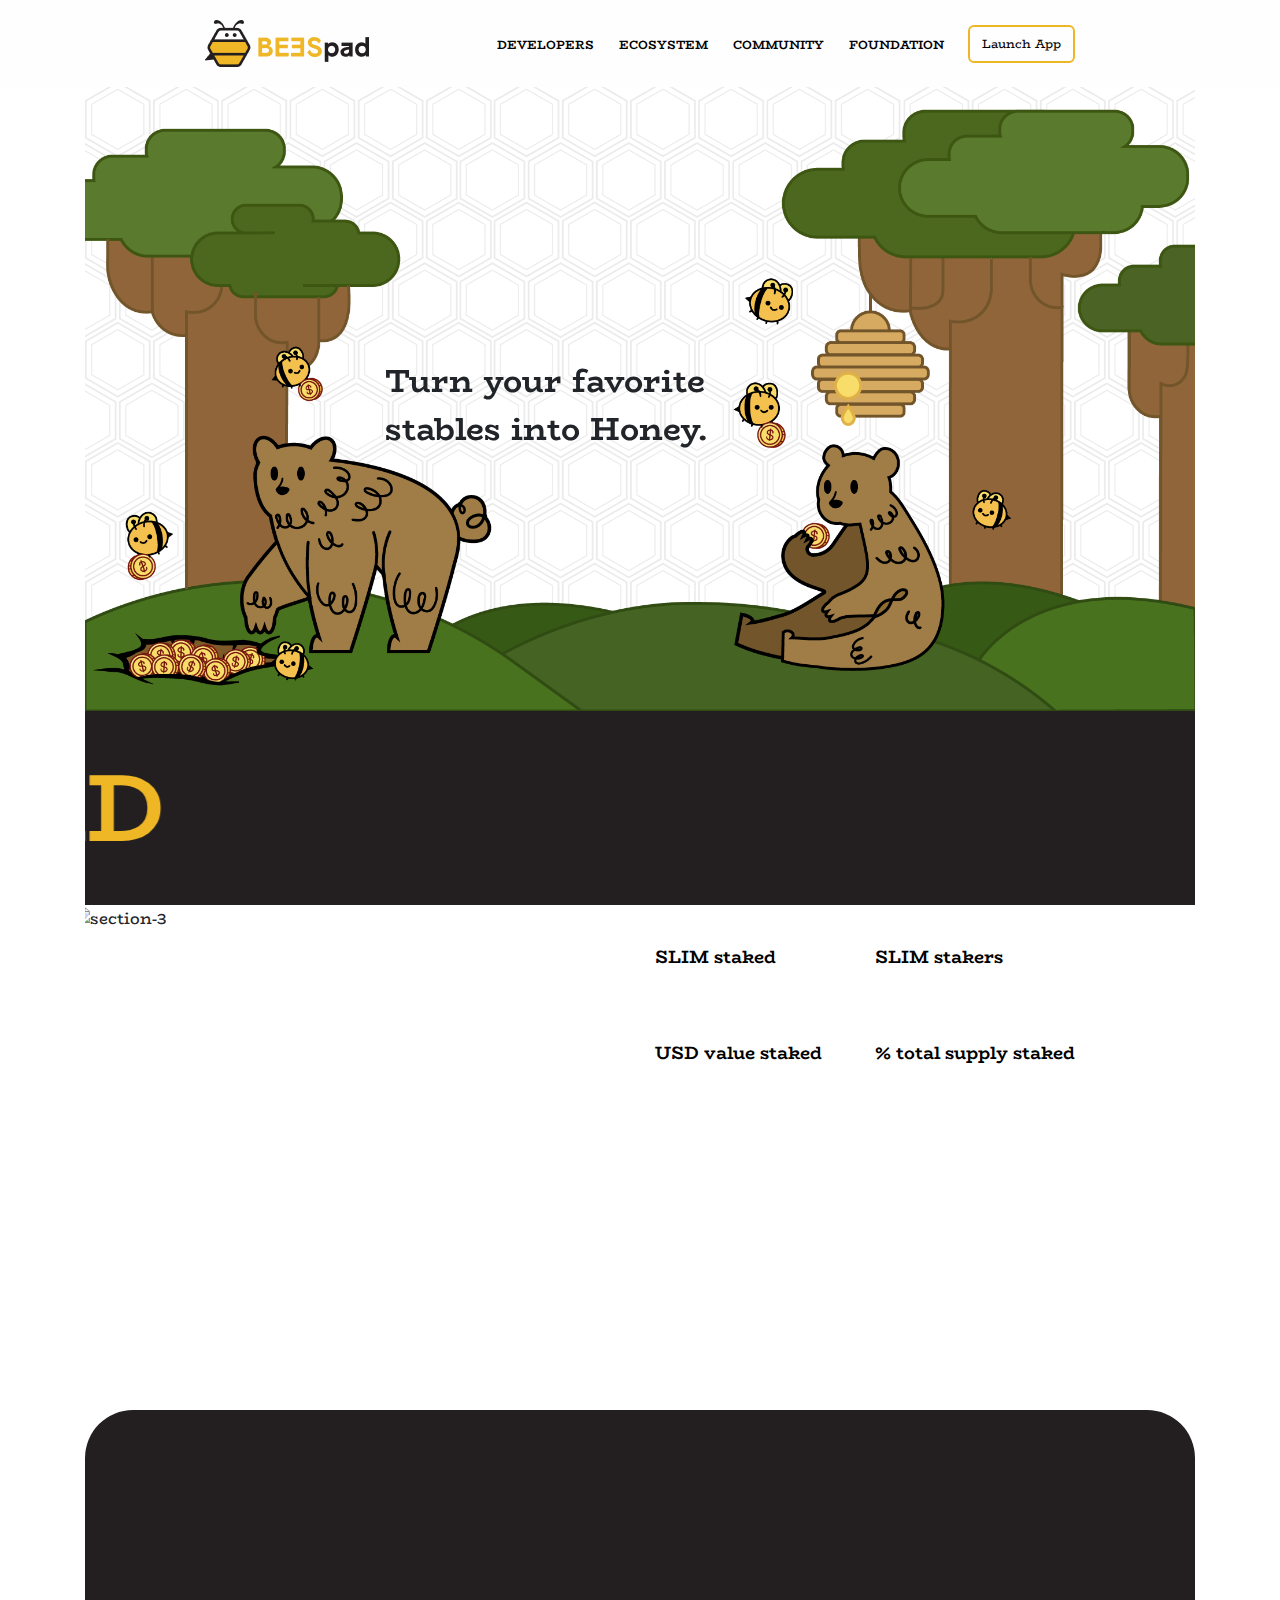
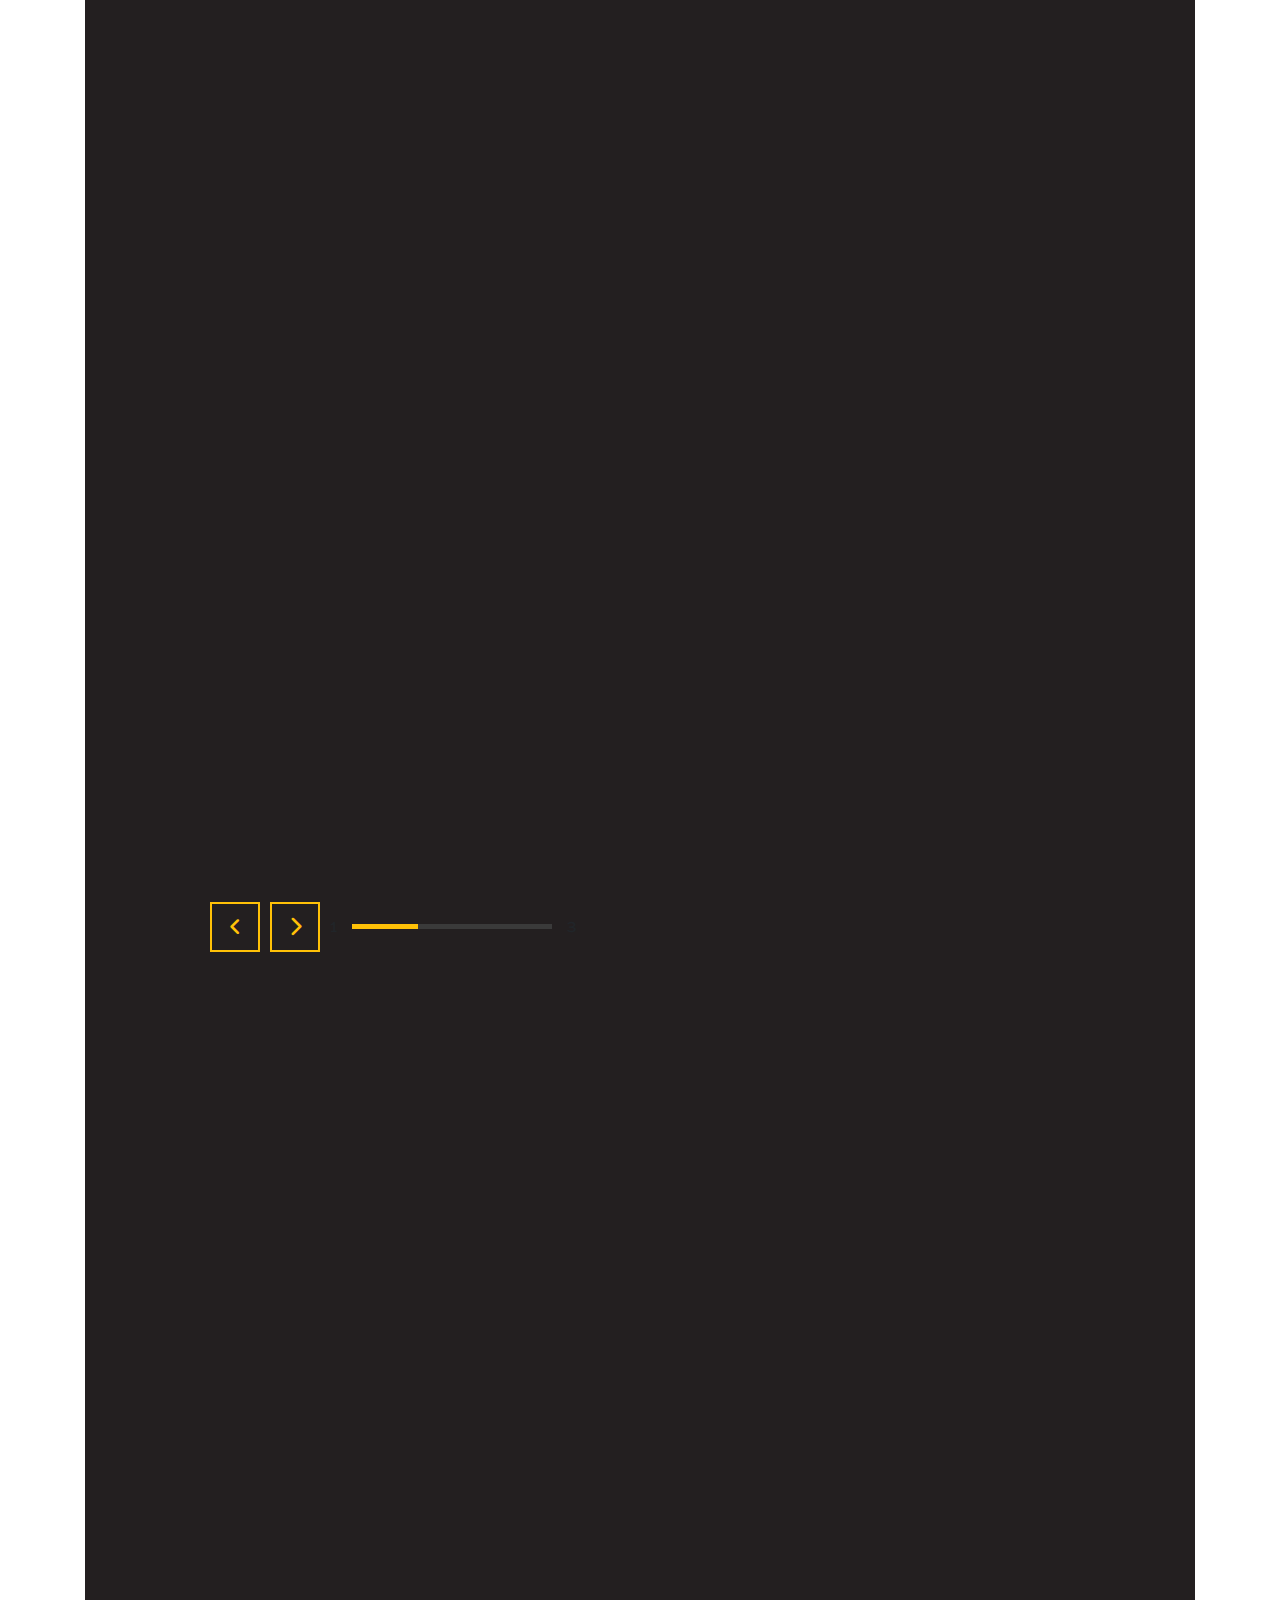
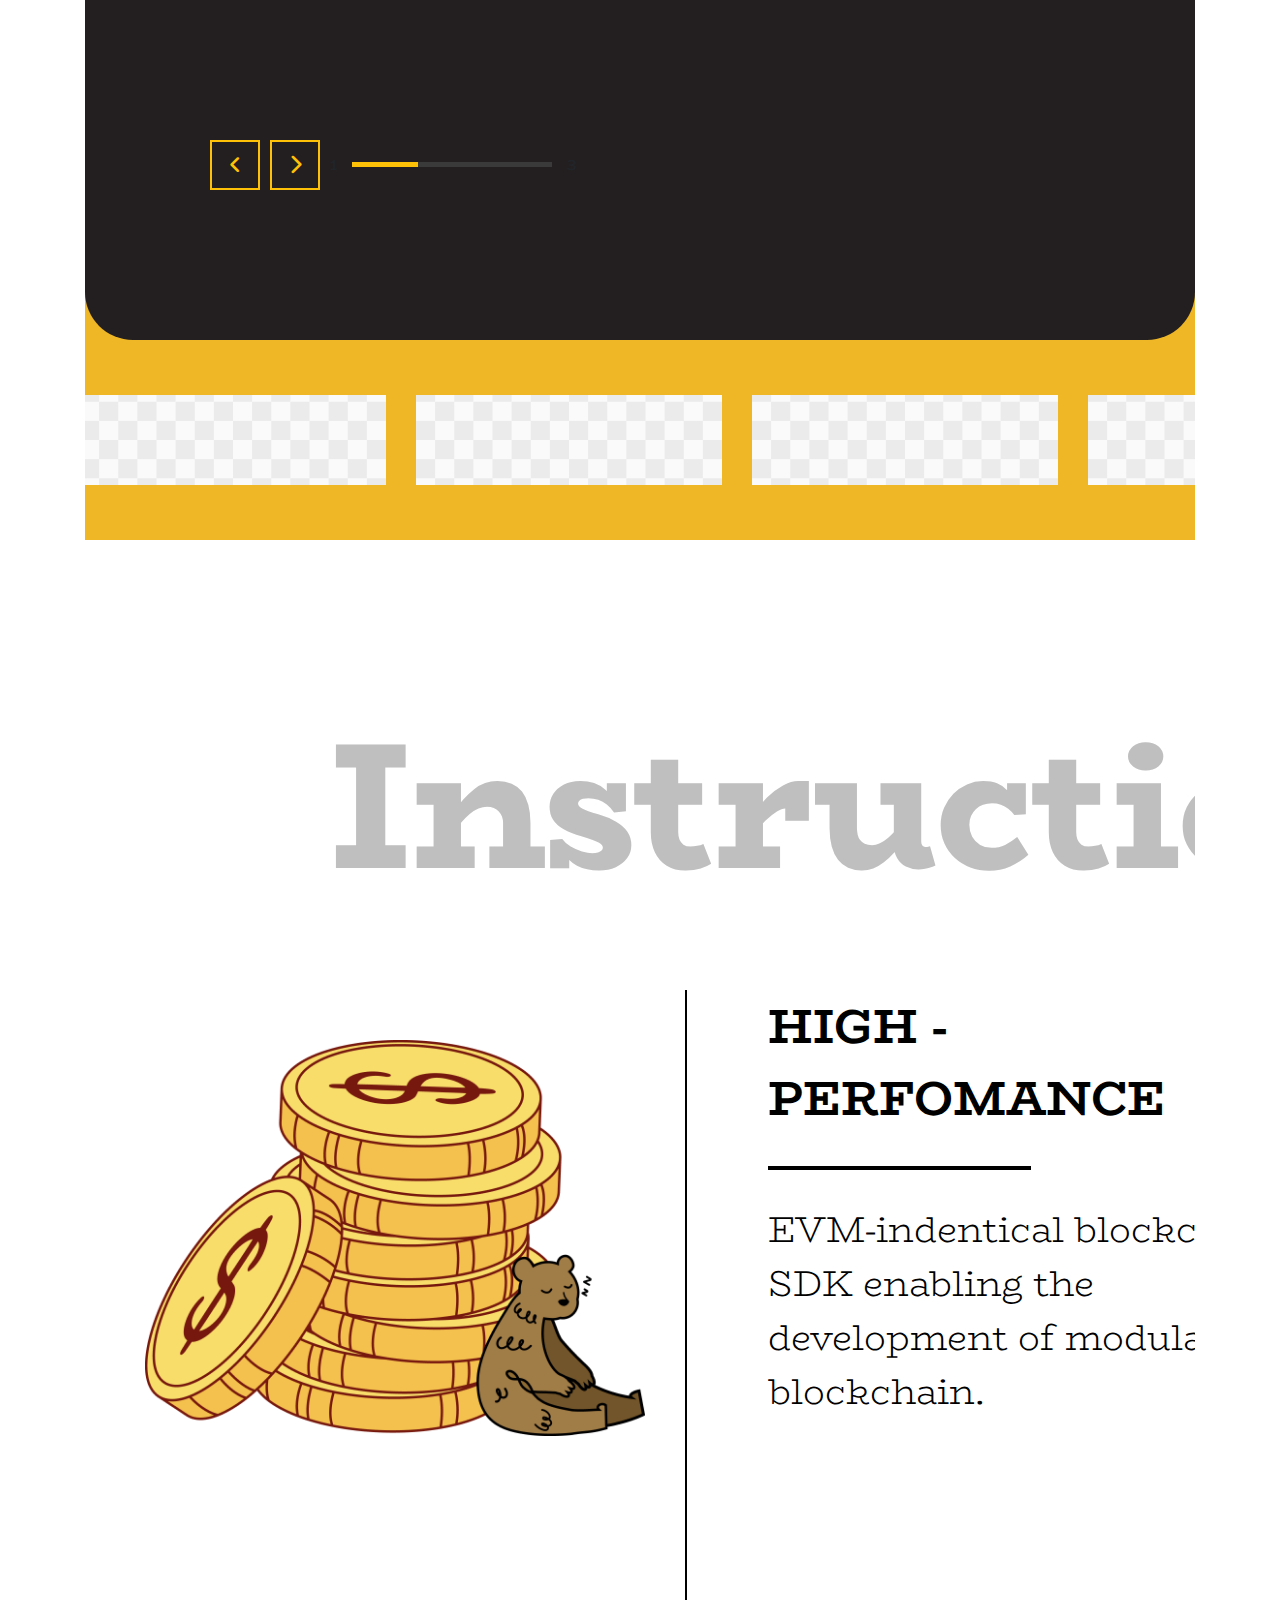
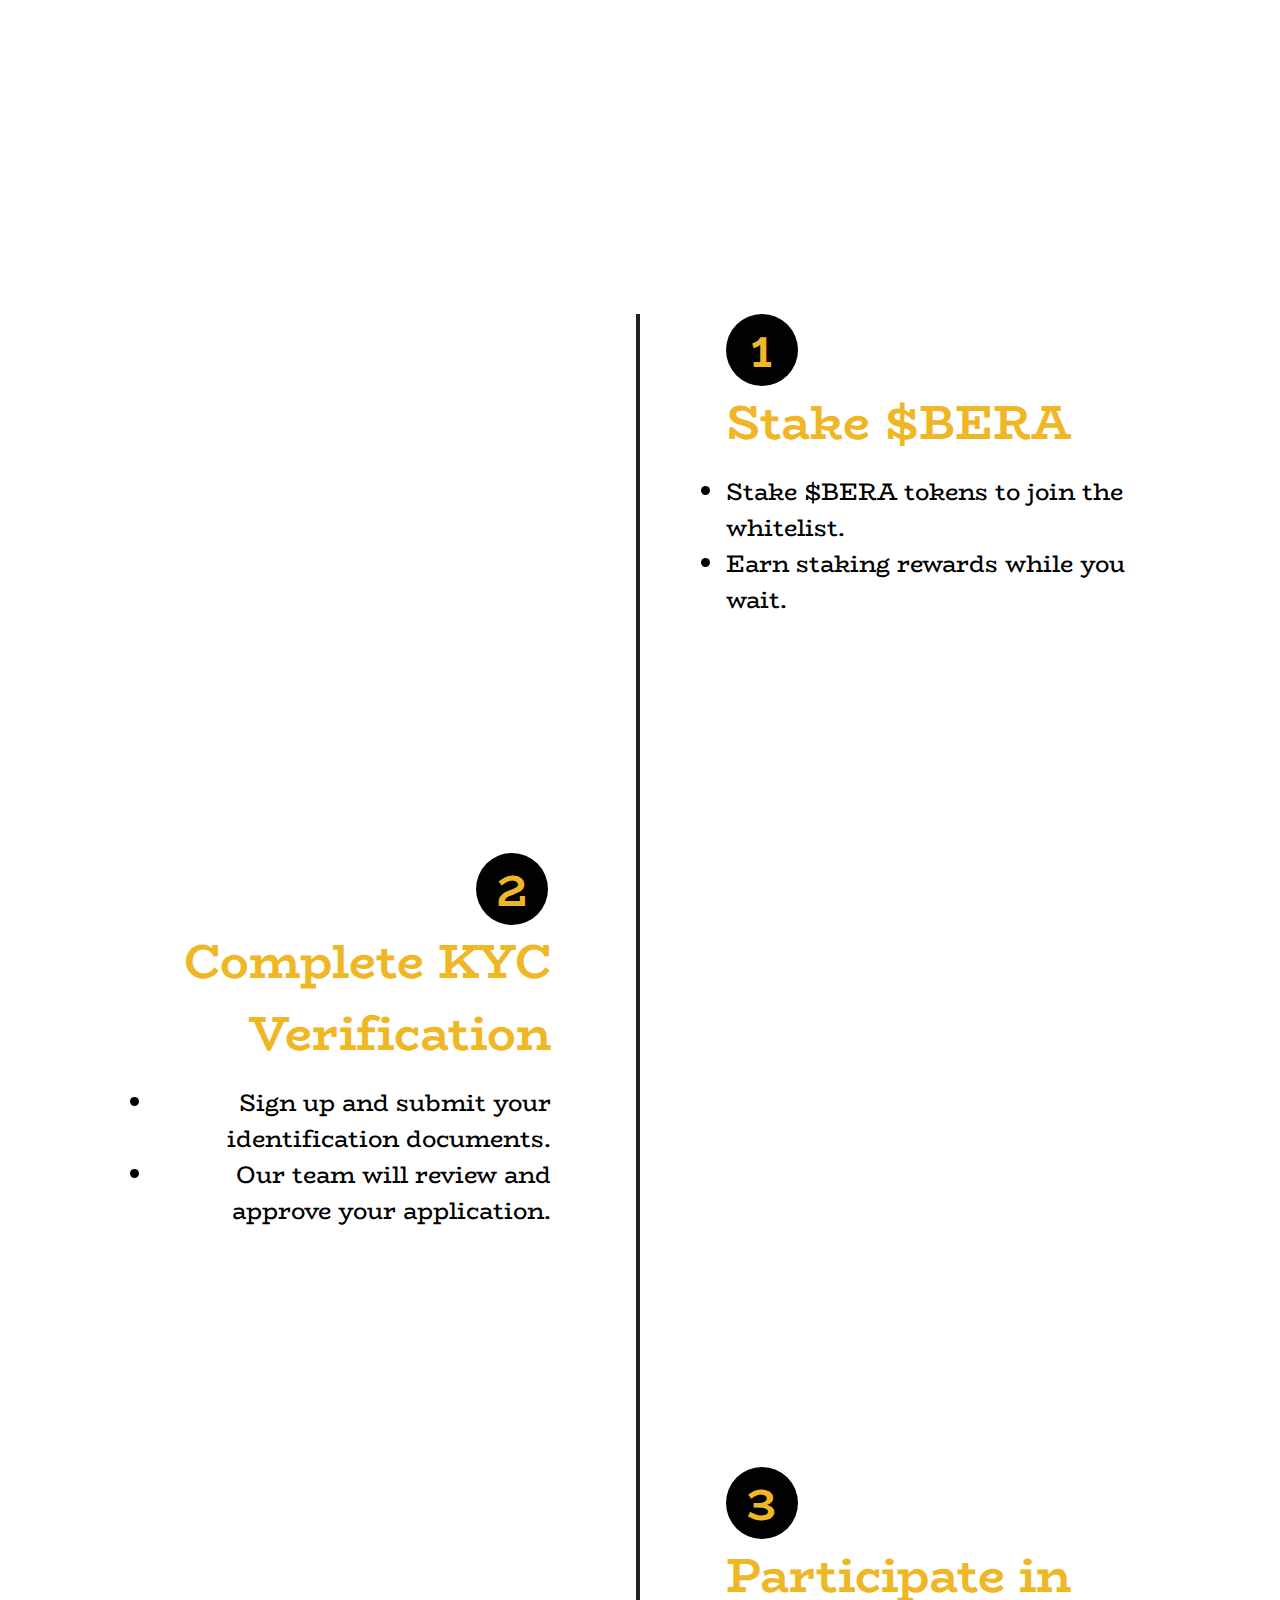
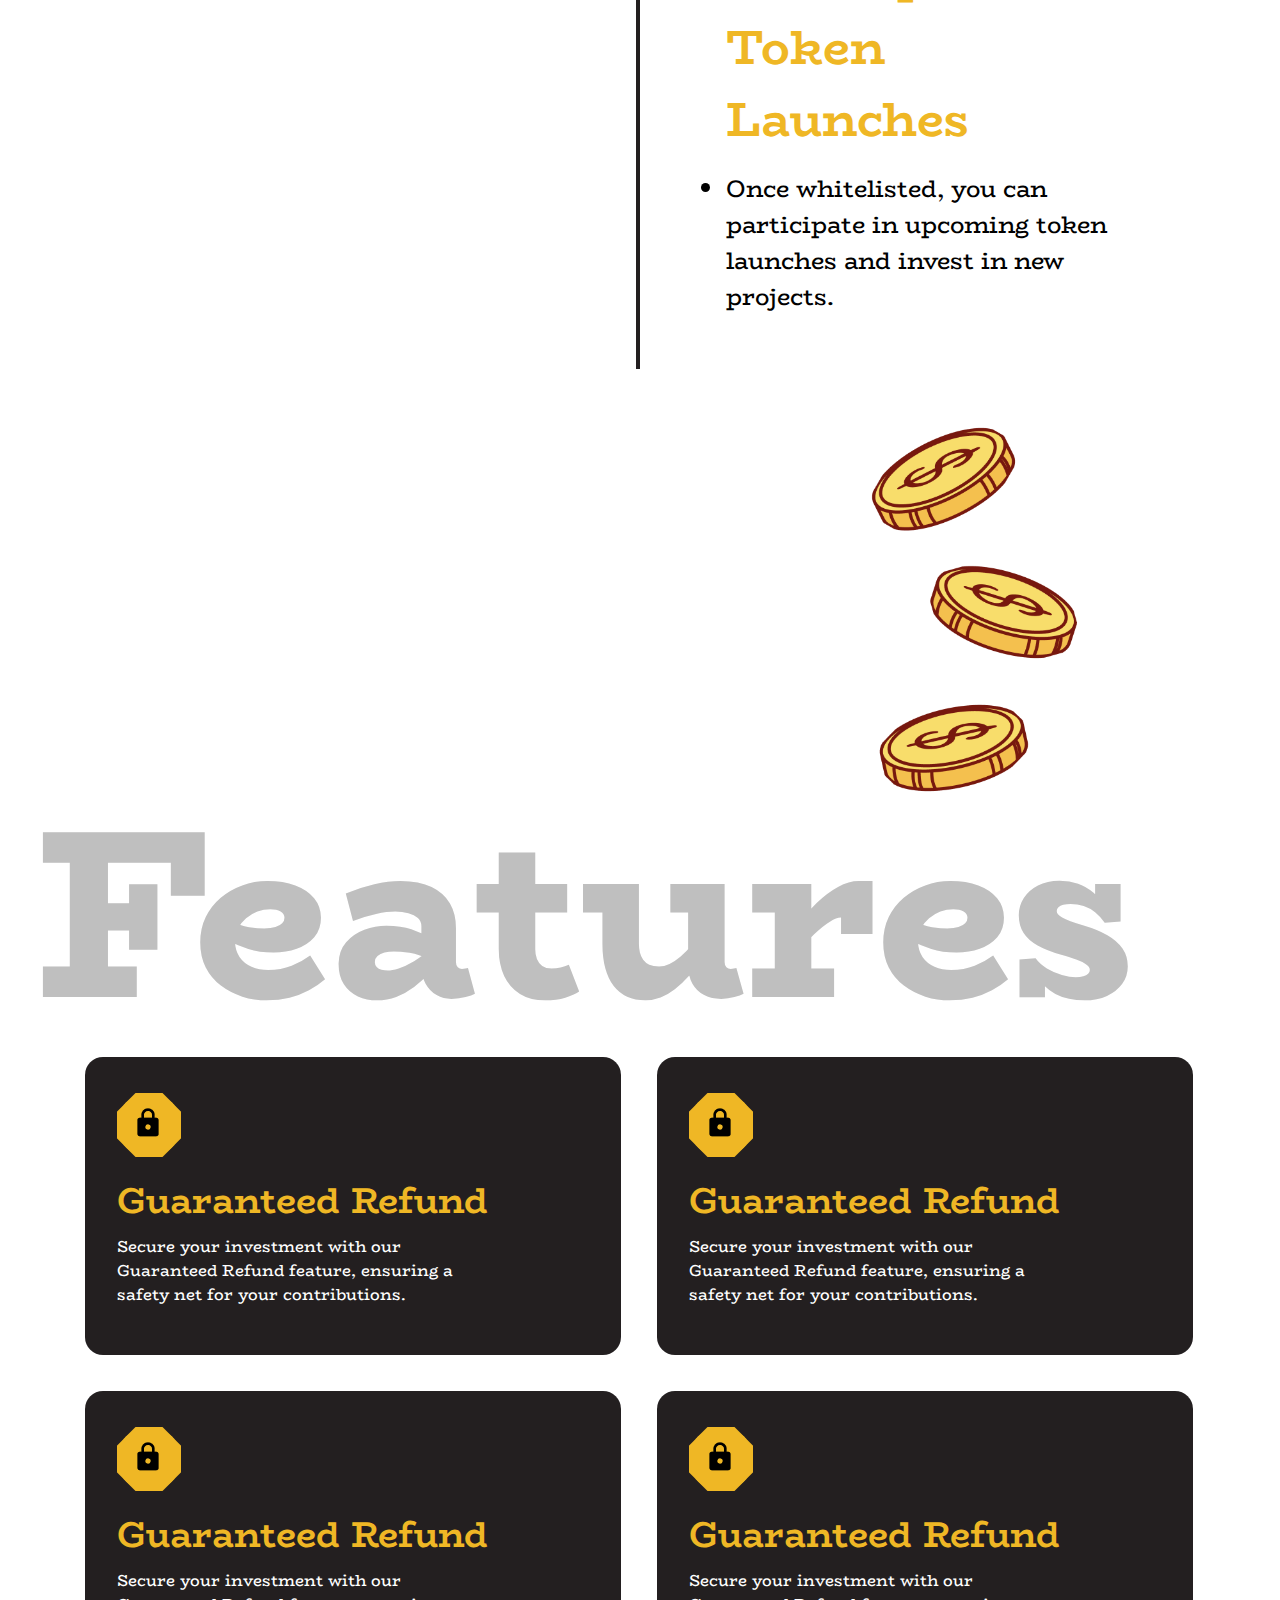
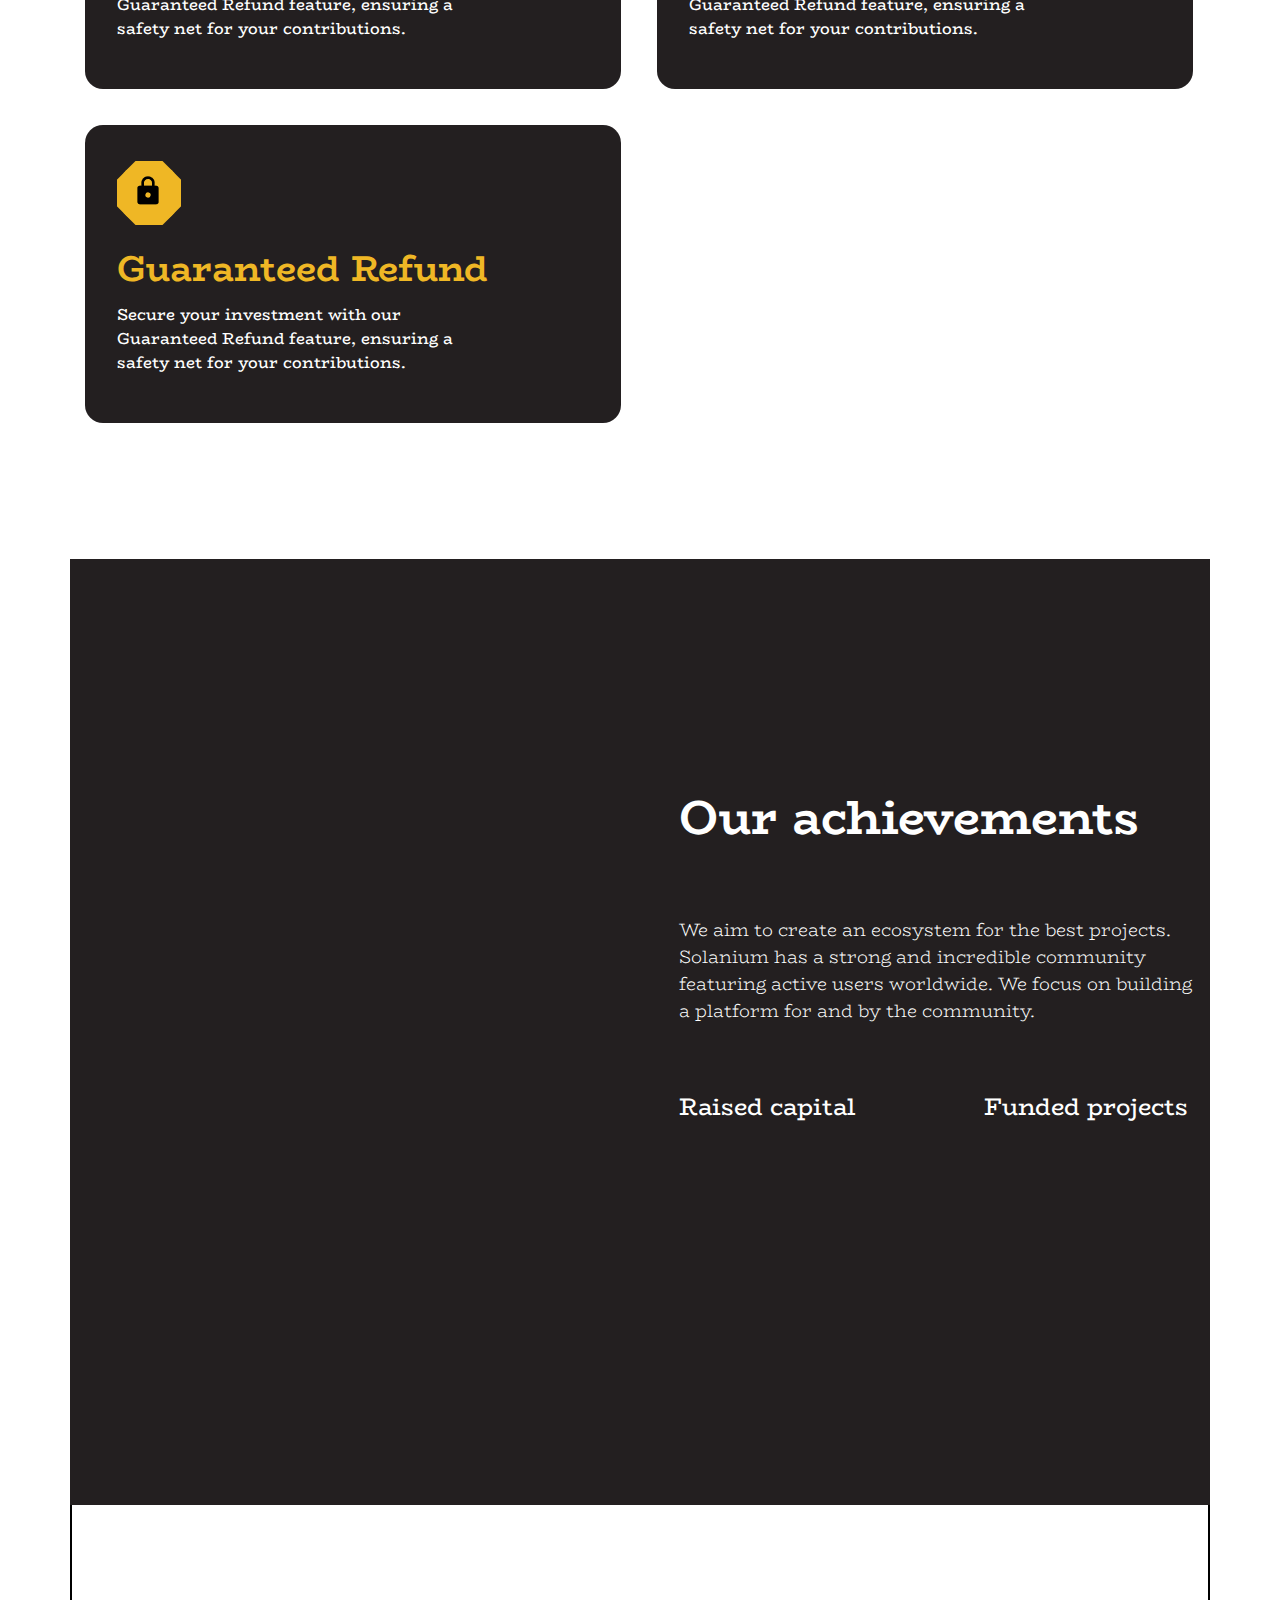
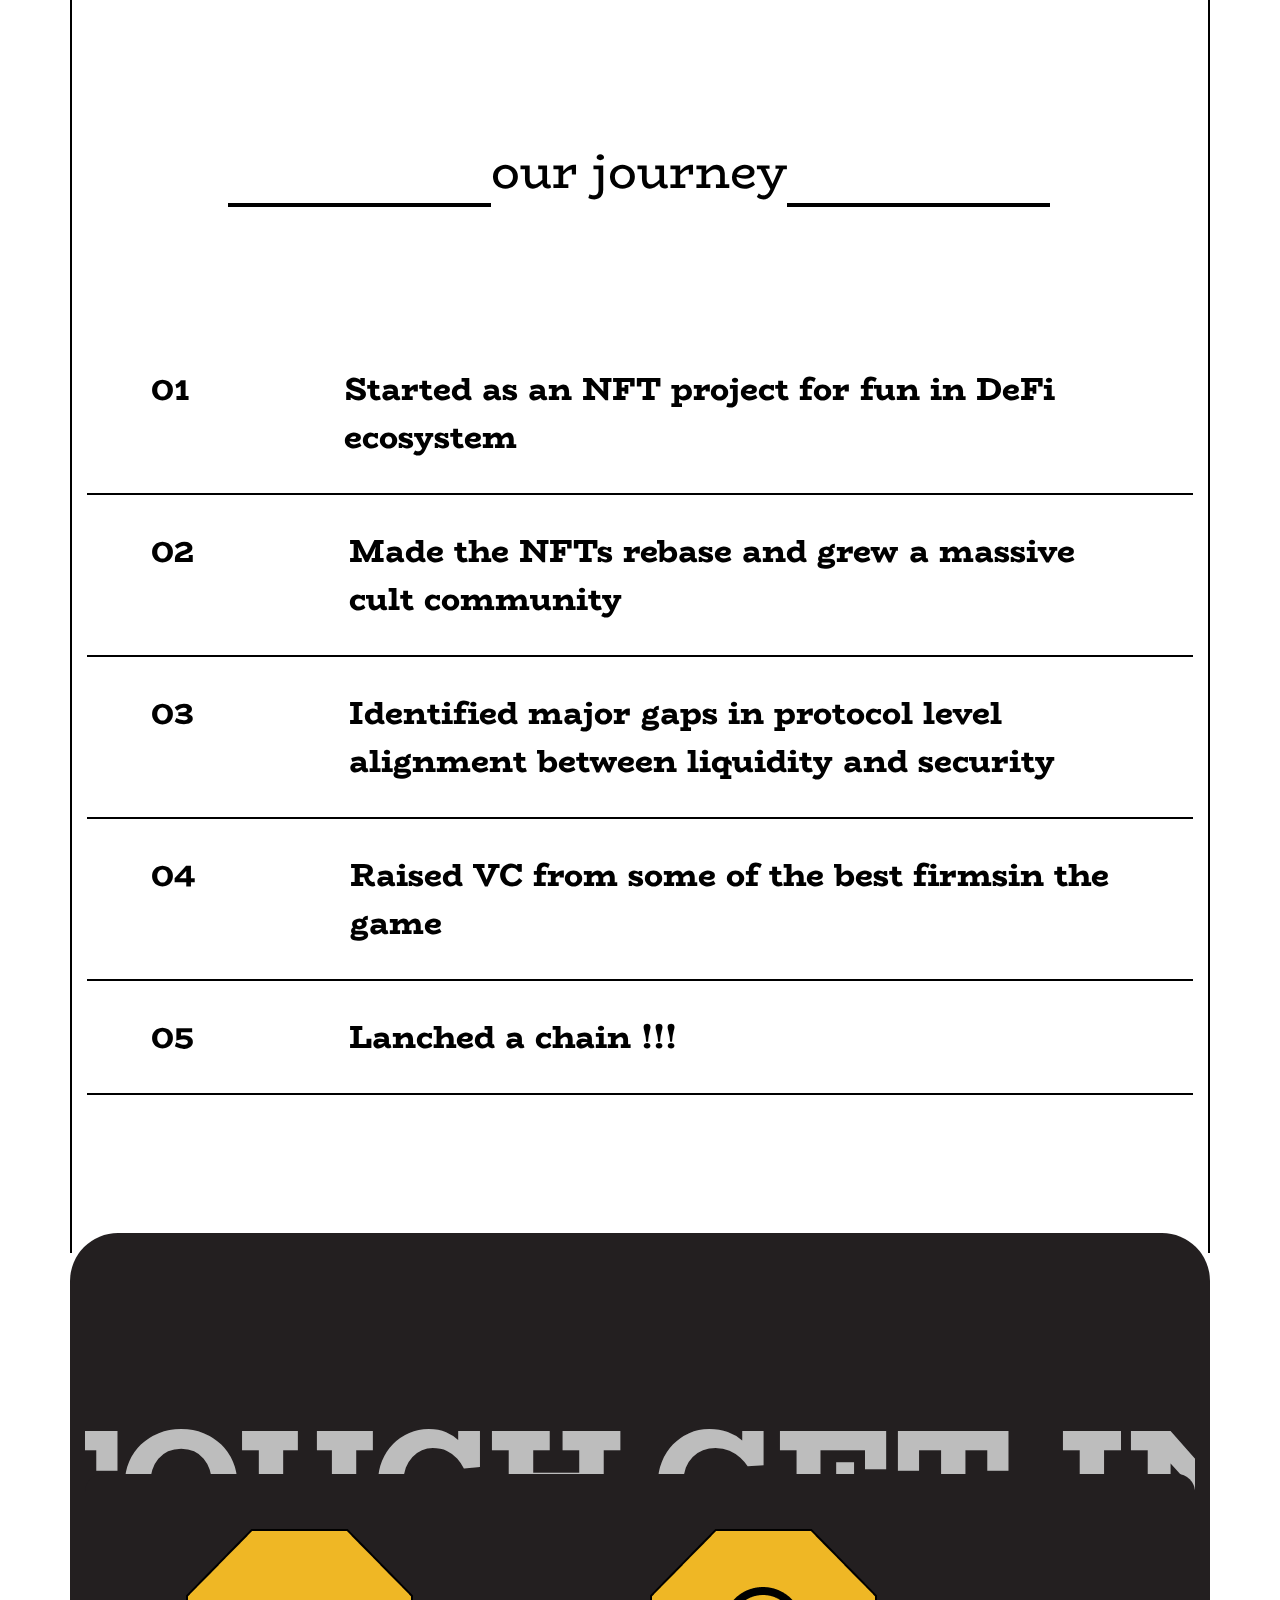
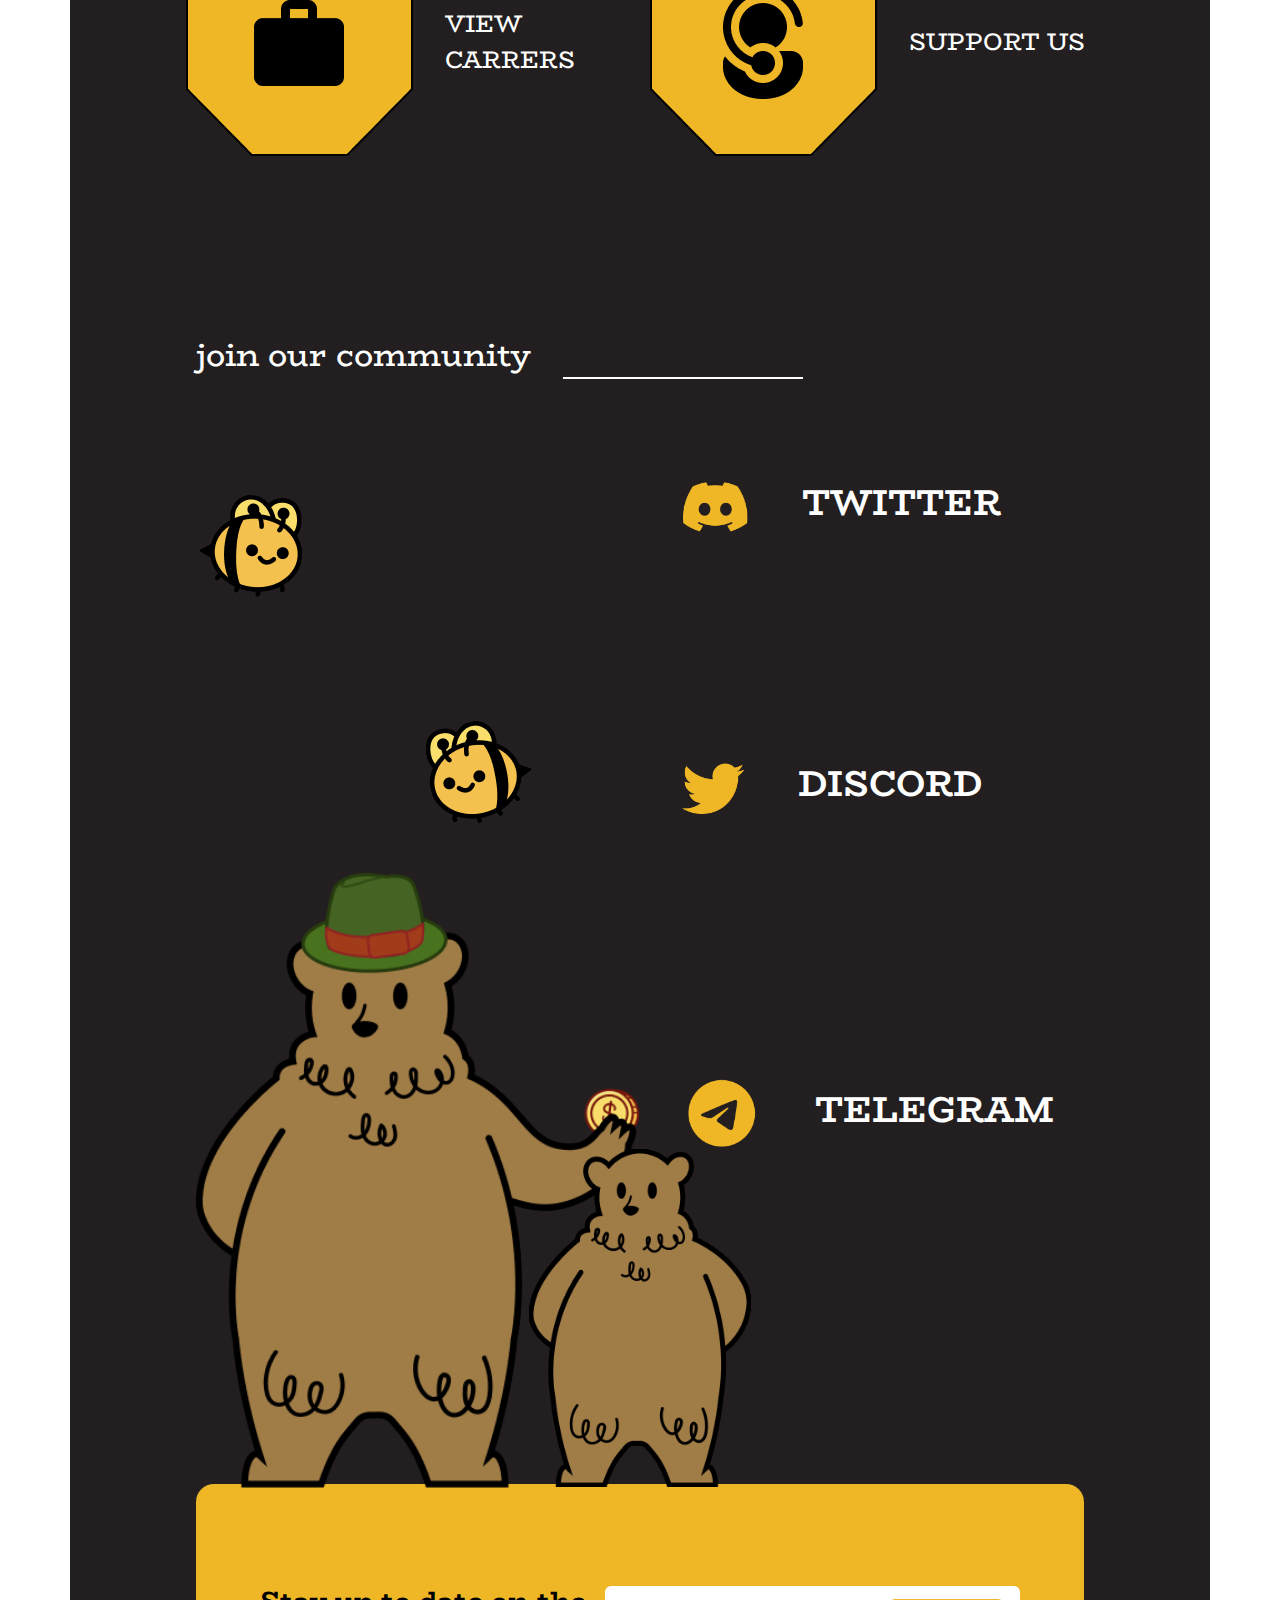
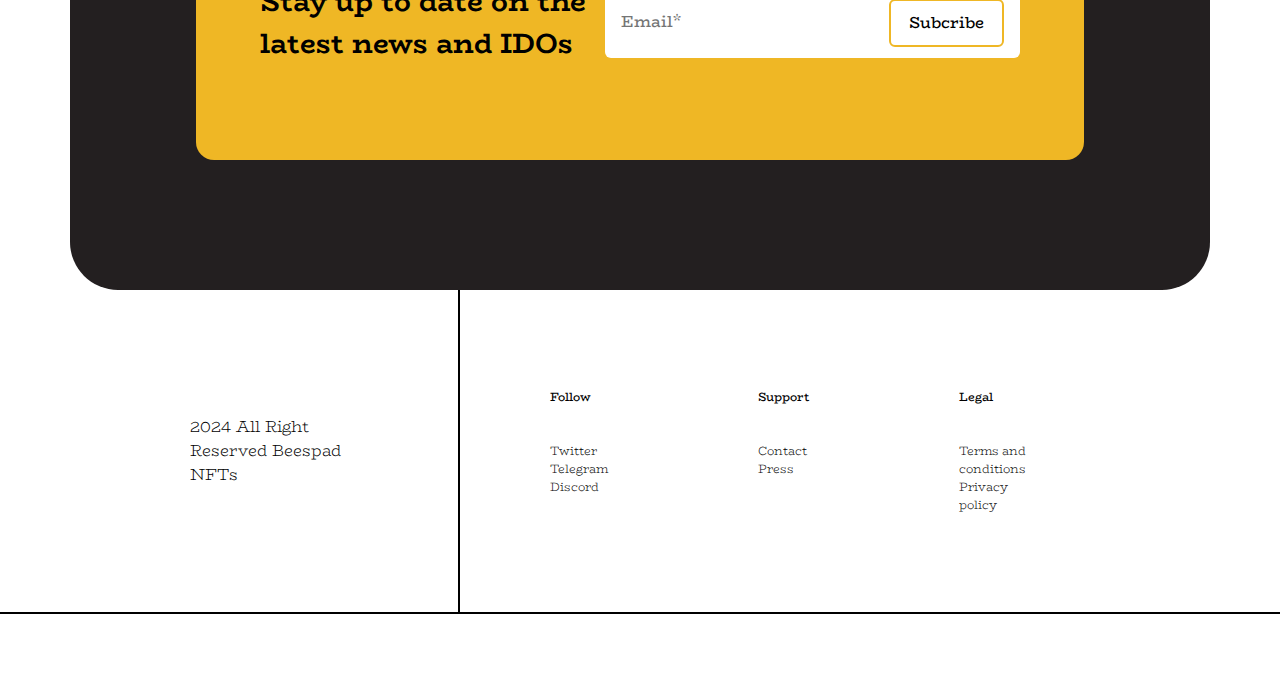
==== commit be140dfb: "update images" ====
--- a/index.html
+++ b/index.html
@@ -77,7 +77,7 @@
       <div class="container">
         <div class="section-3__wrap">
           <div class="section-3__content">
-            <img src="assets/images/section-3.png" />
+            <img src="assets/images/section-3.png" alt="section-3" />
             <img  data-aos="flip-left" data-aos-duration="300" class="section-3__content--image" src="assets/images/Layer_2.png"></img>
             <div data-aos-delay="450" data-aos="flip-up" class="section-3__content--modefi">
               Welcome to <span>BEESPAD:</span> Your Gateway to Token Launches on Berachain
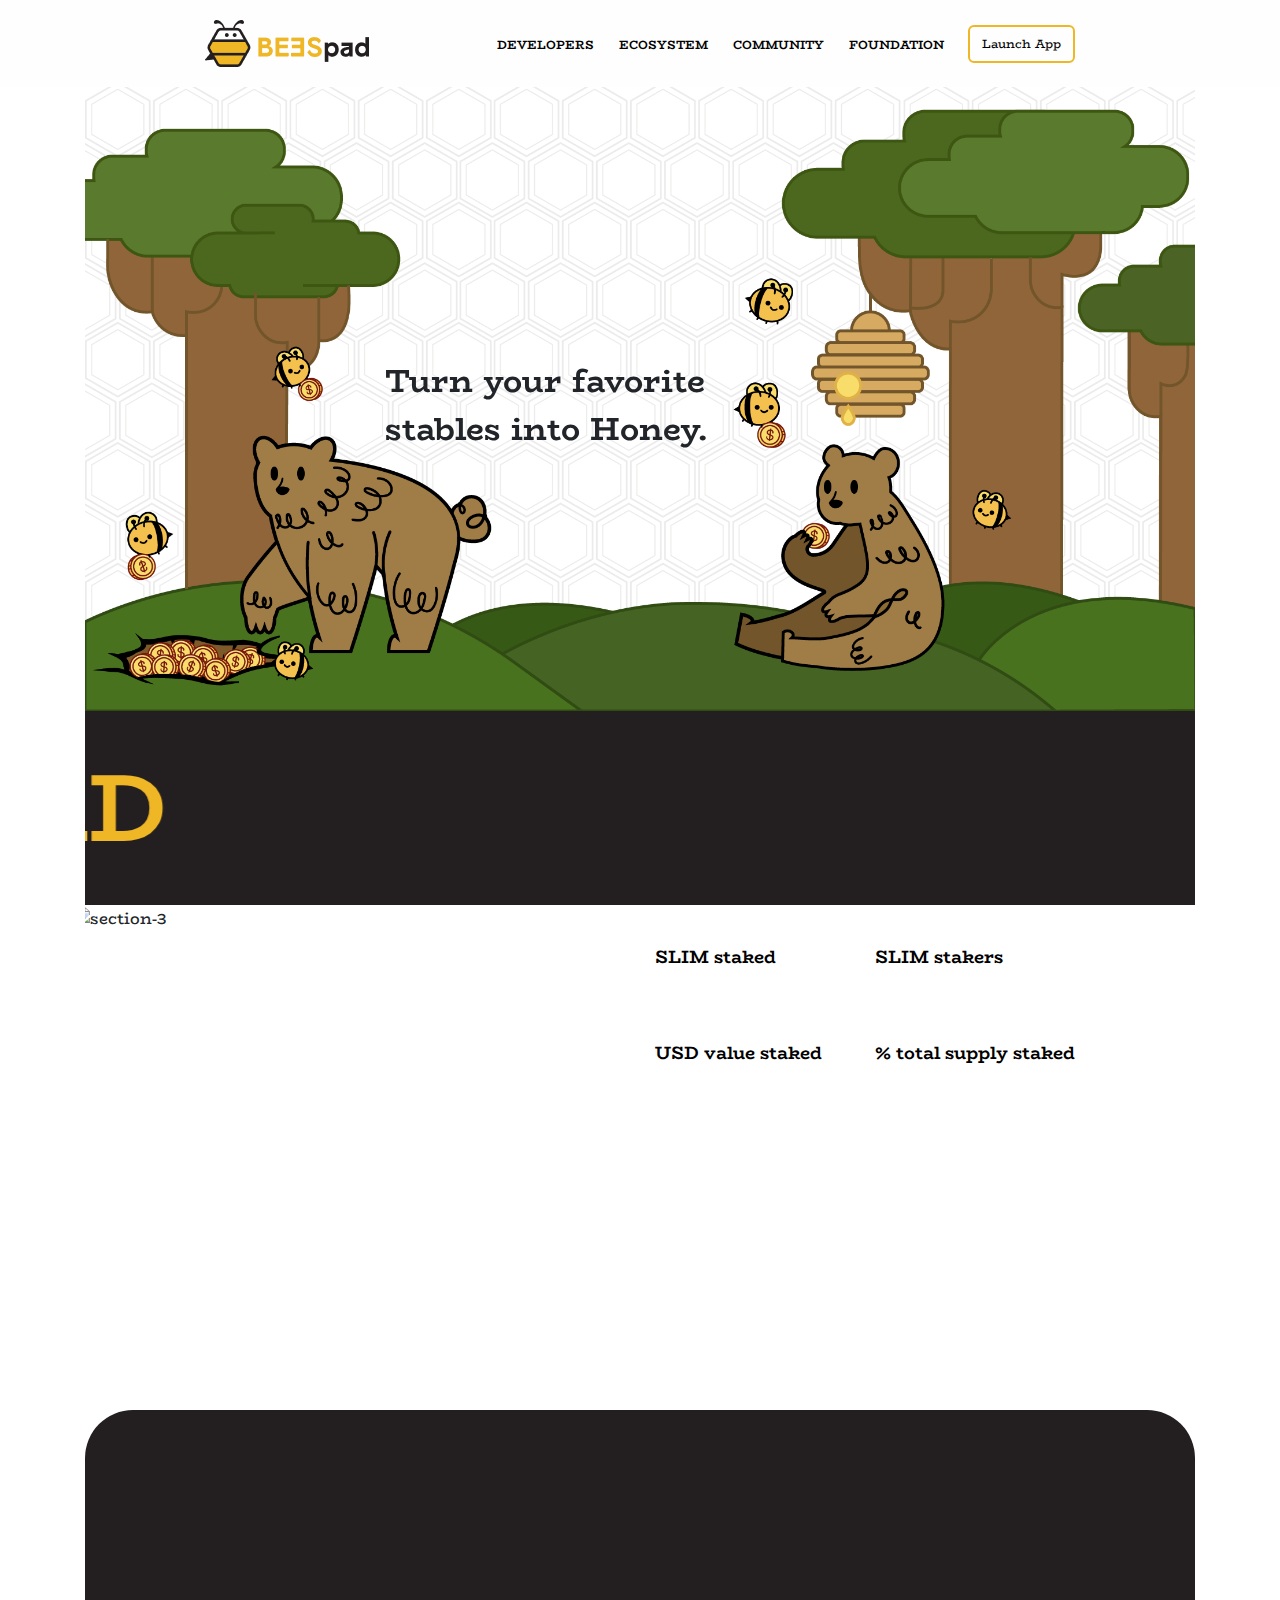
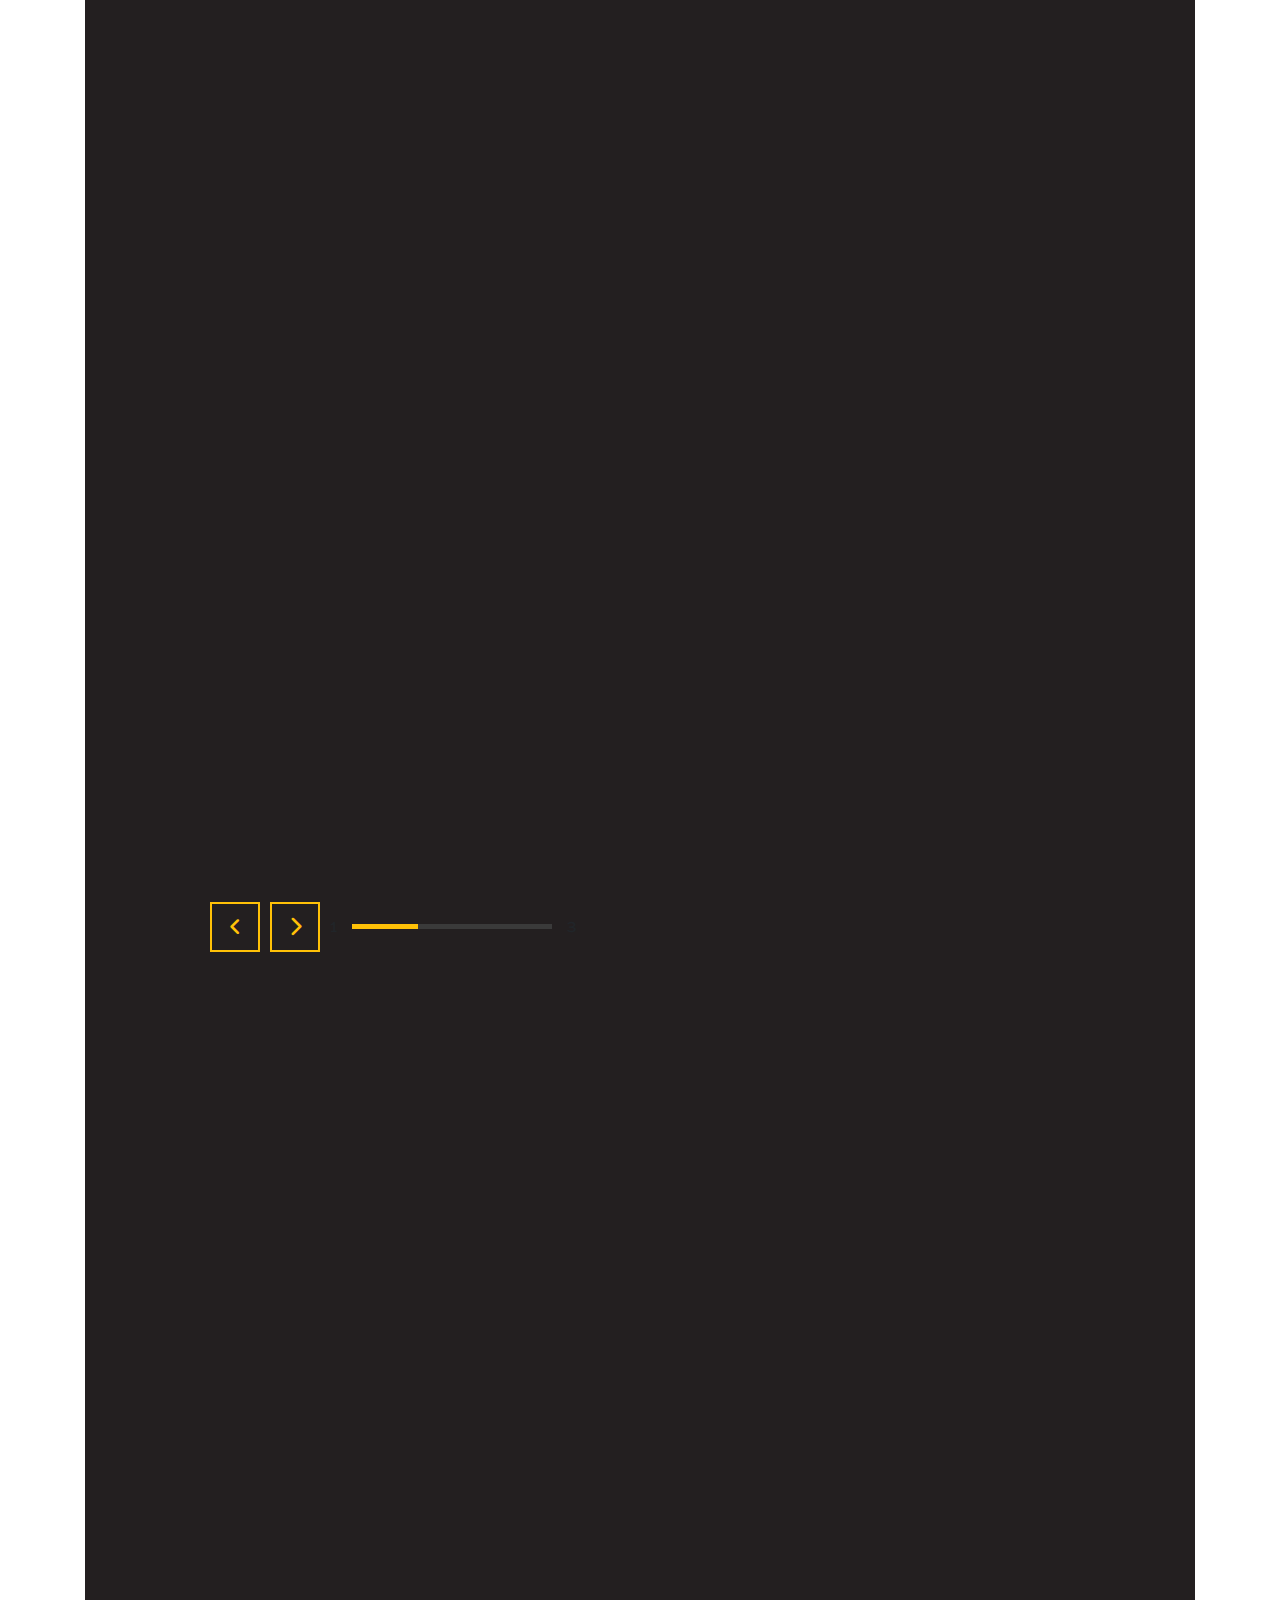
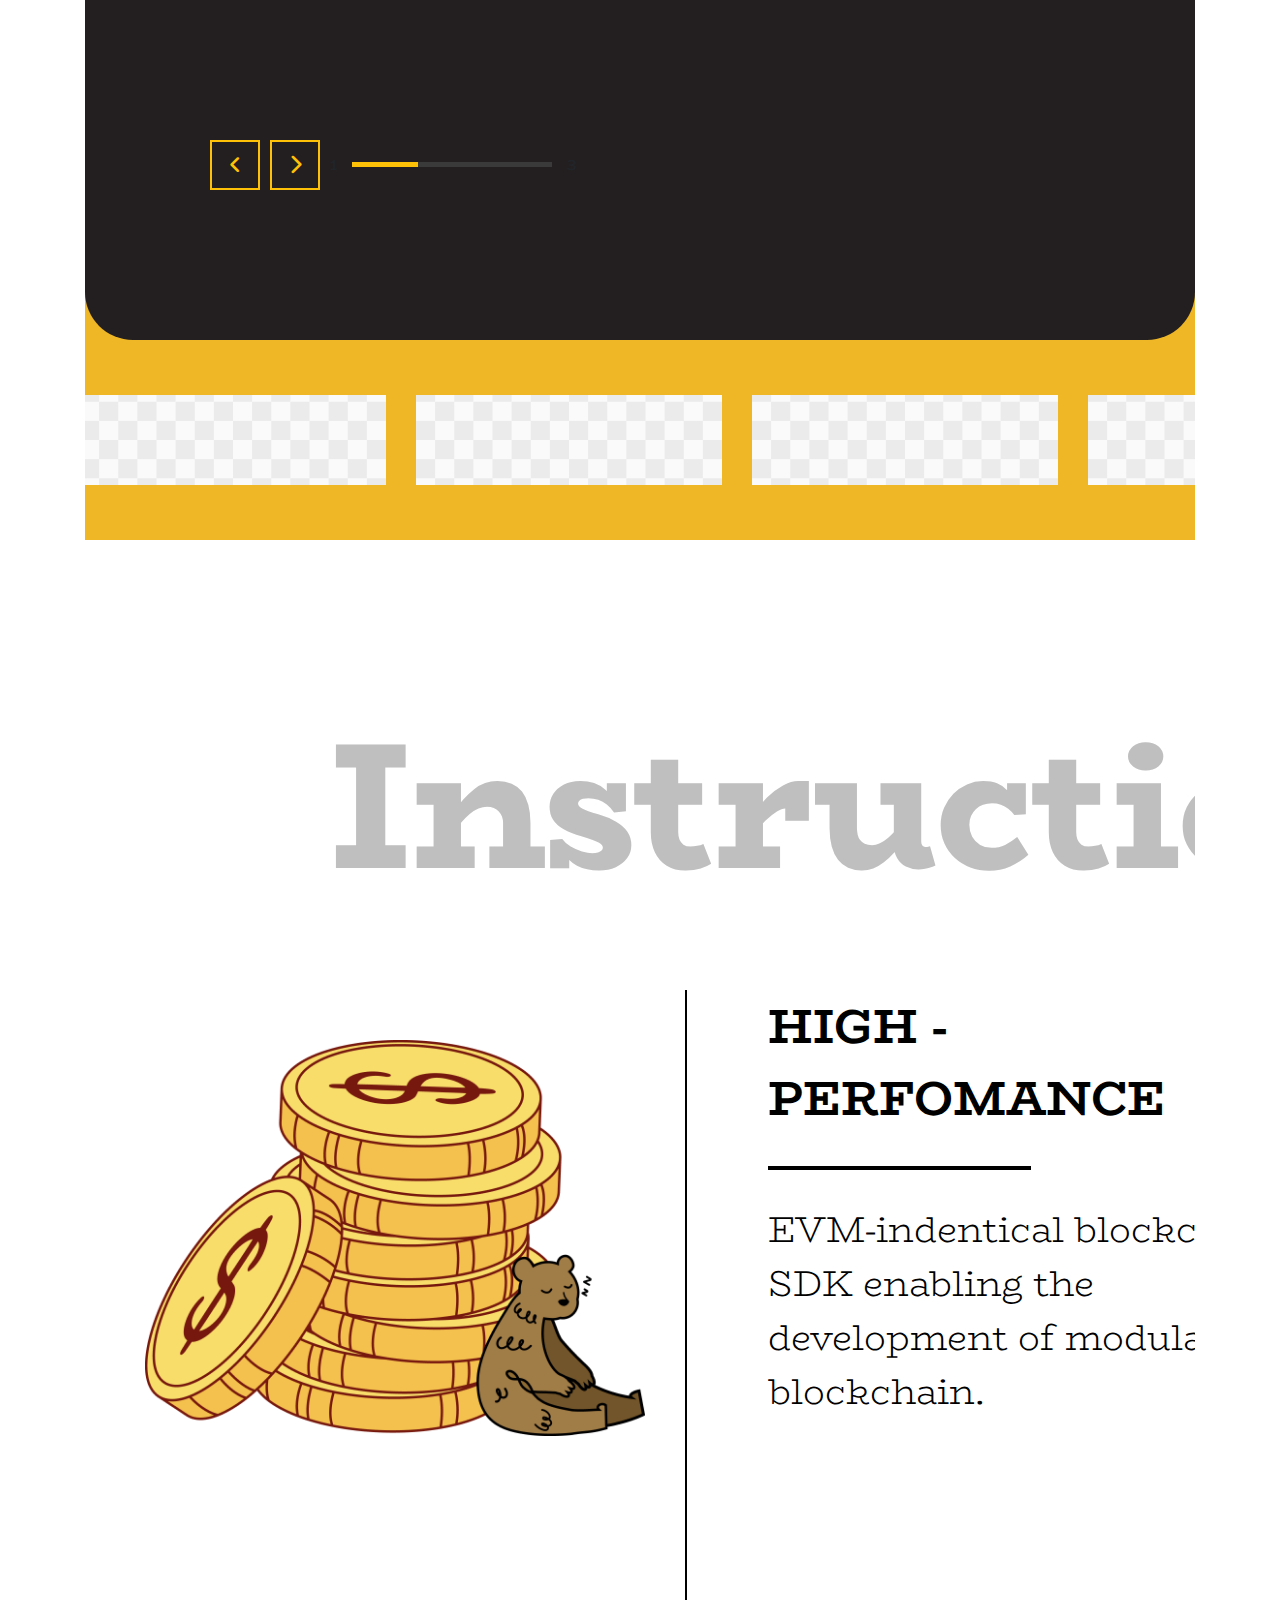
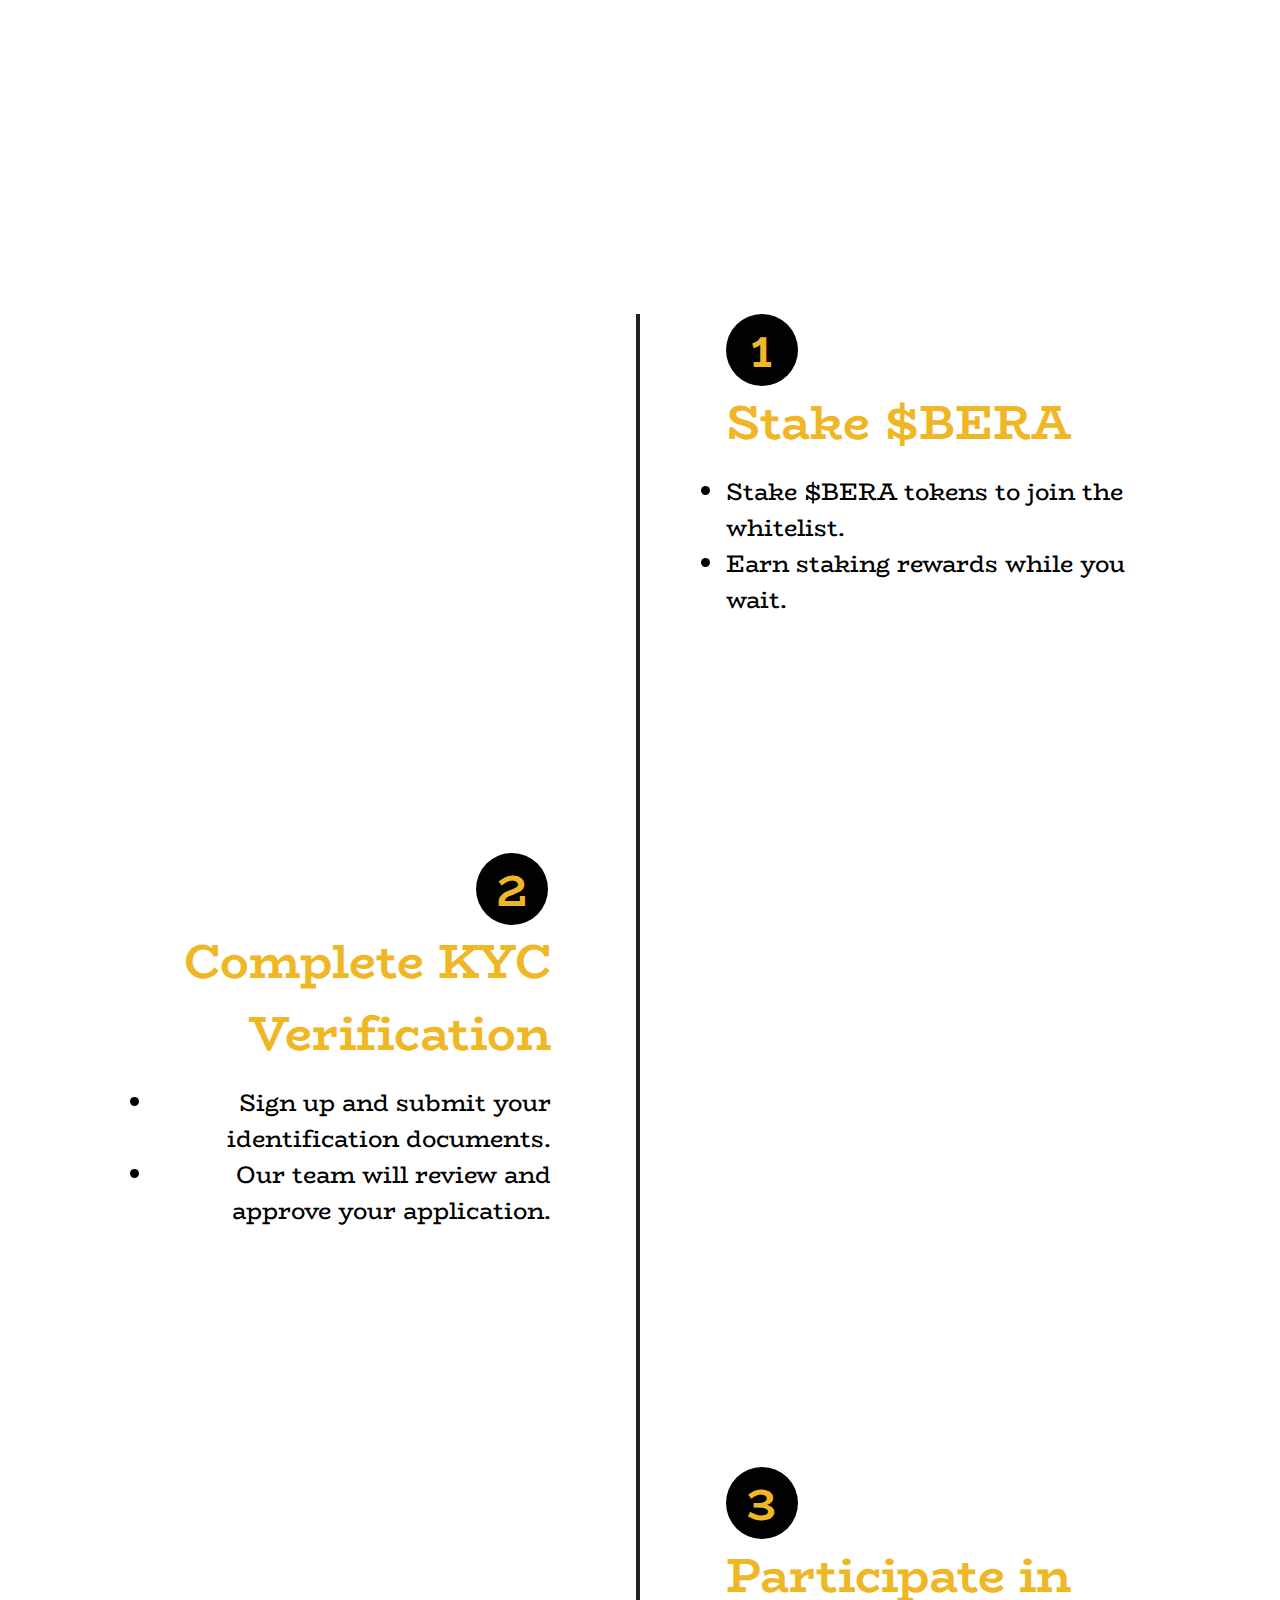
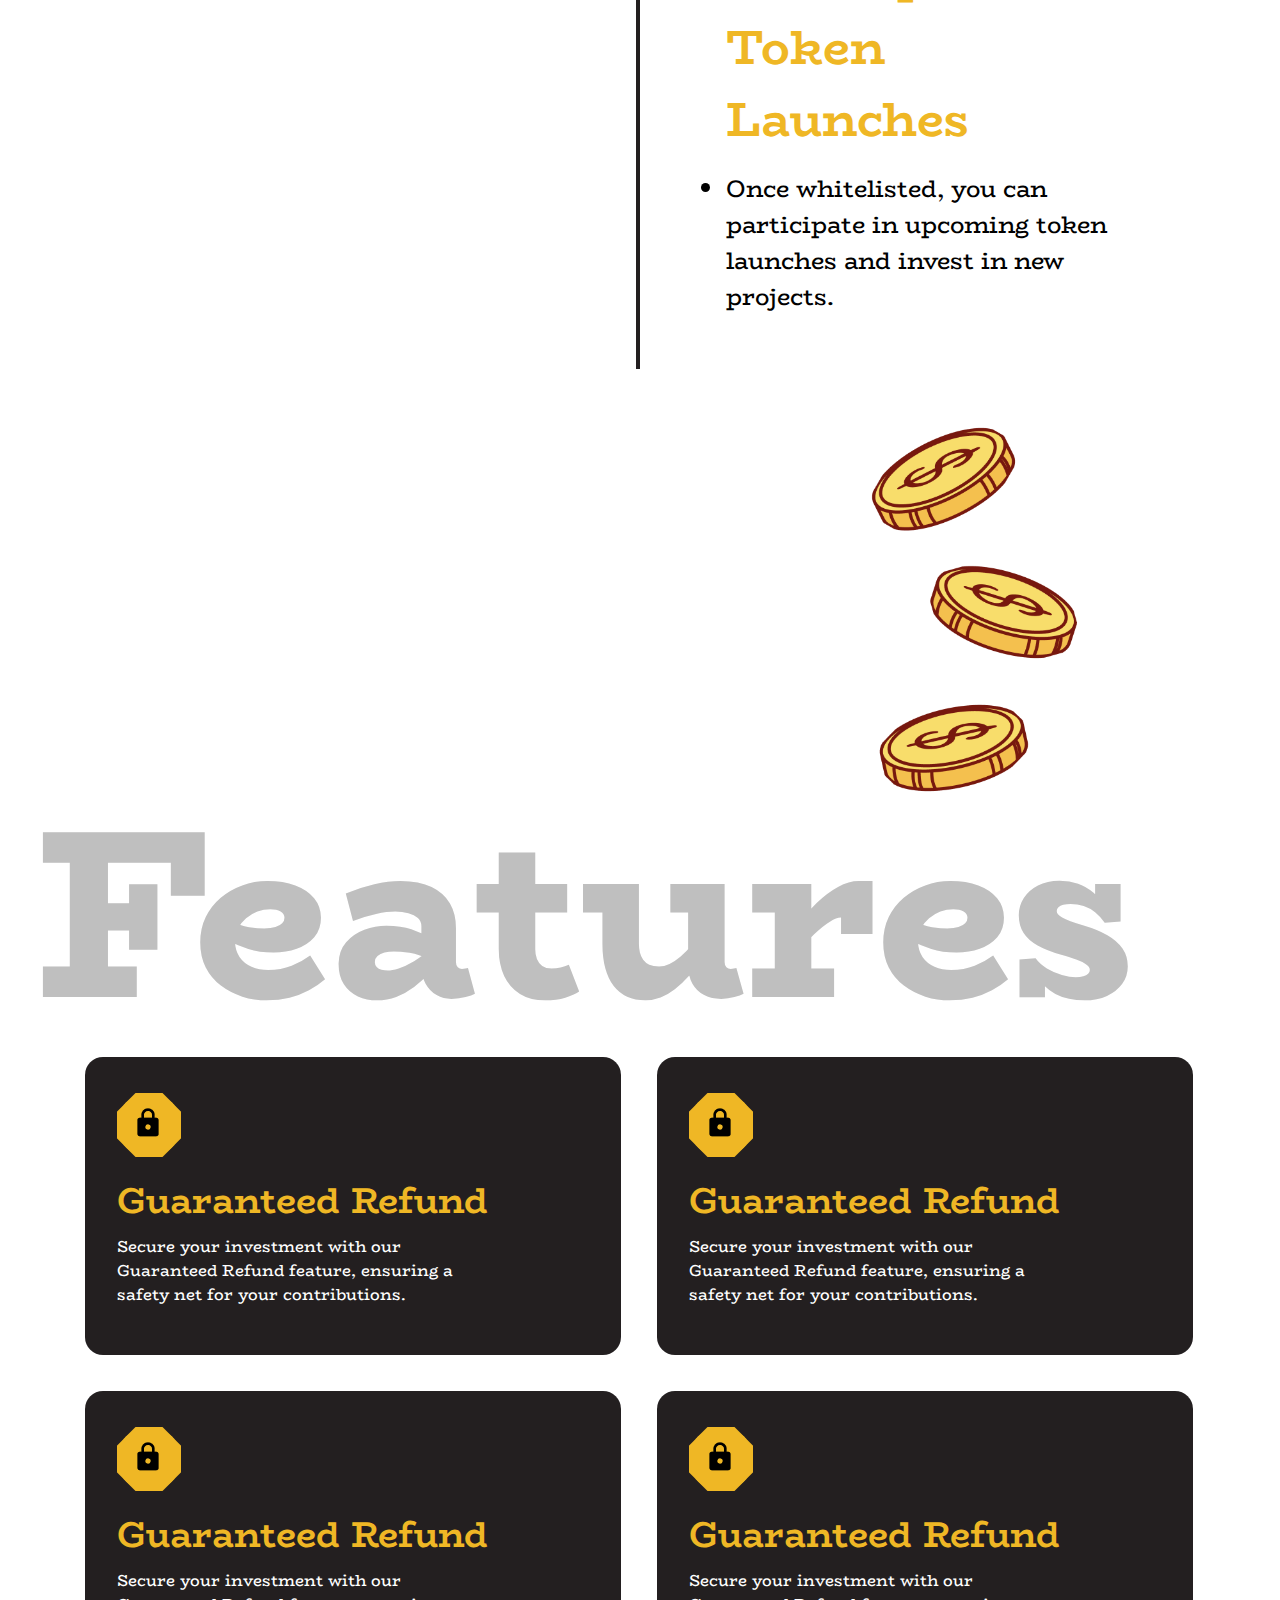
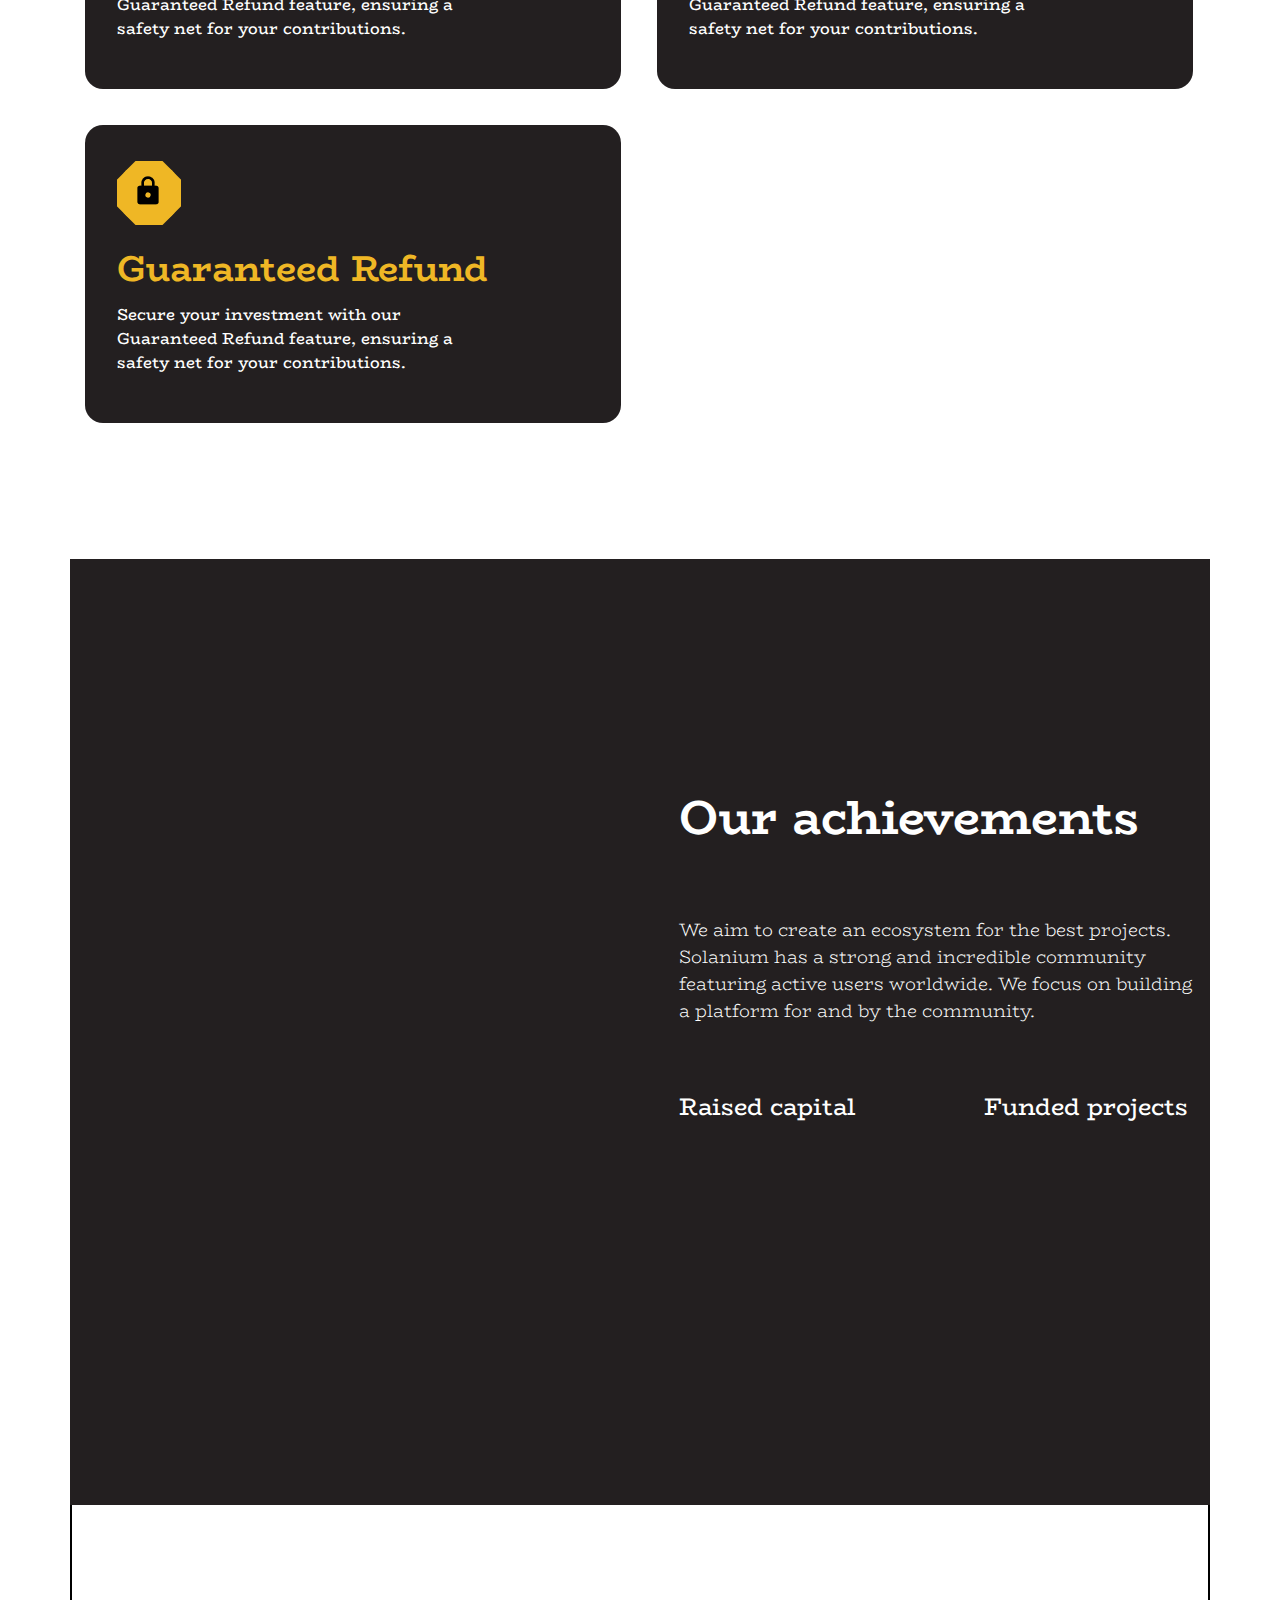
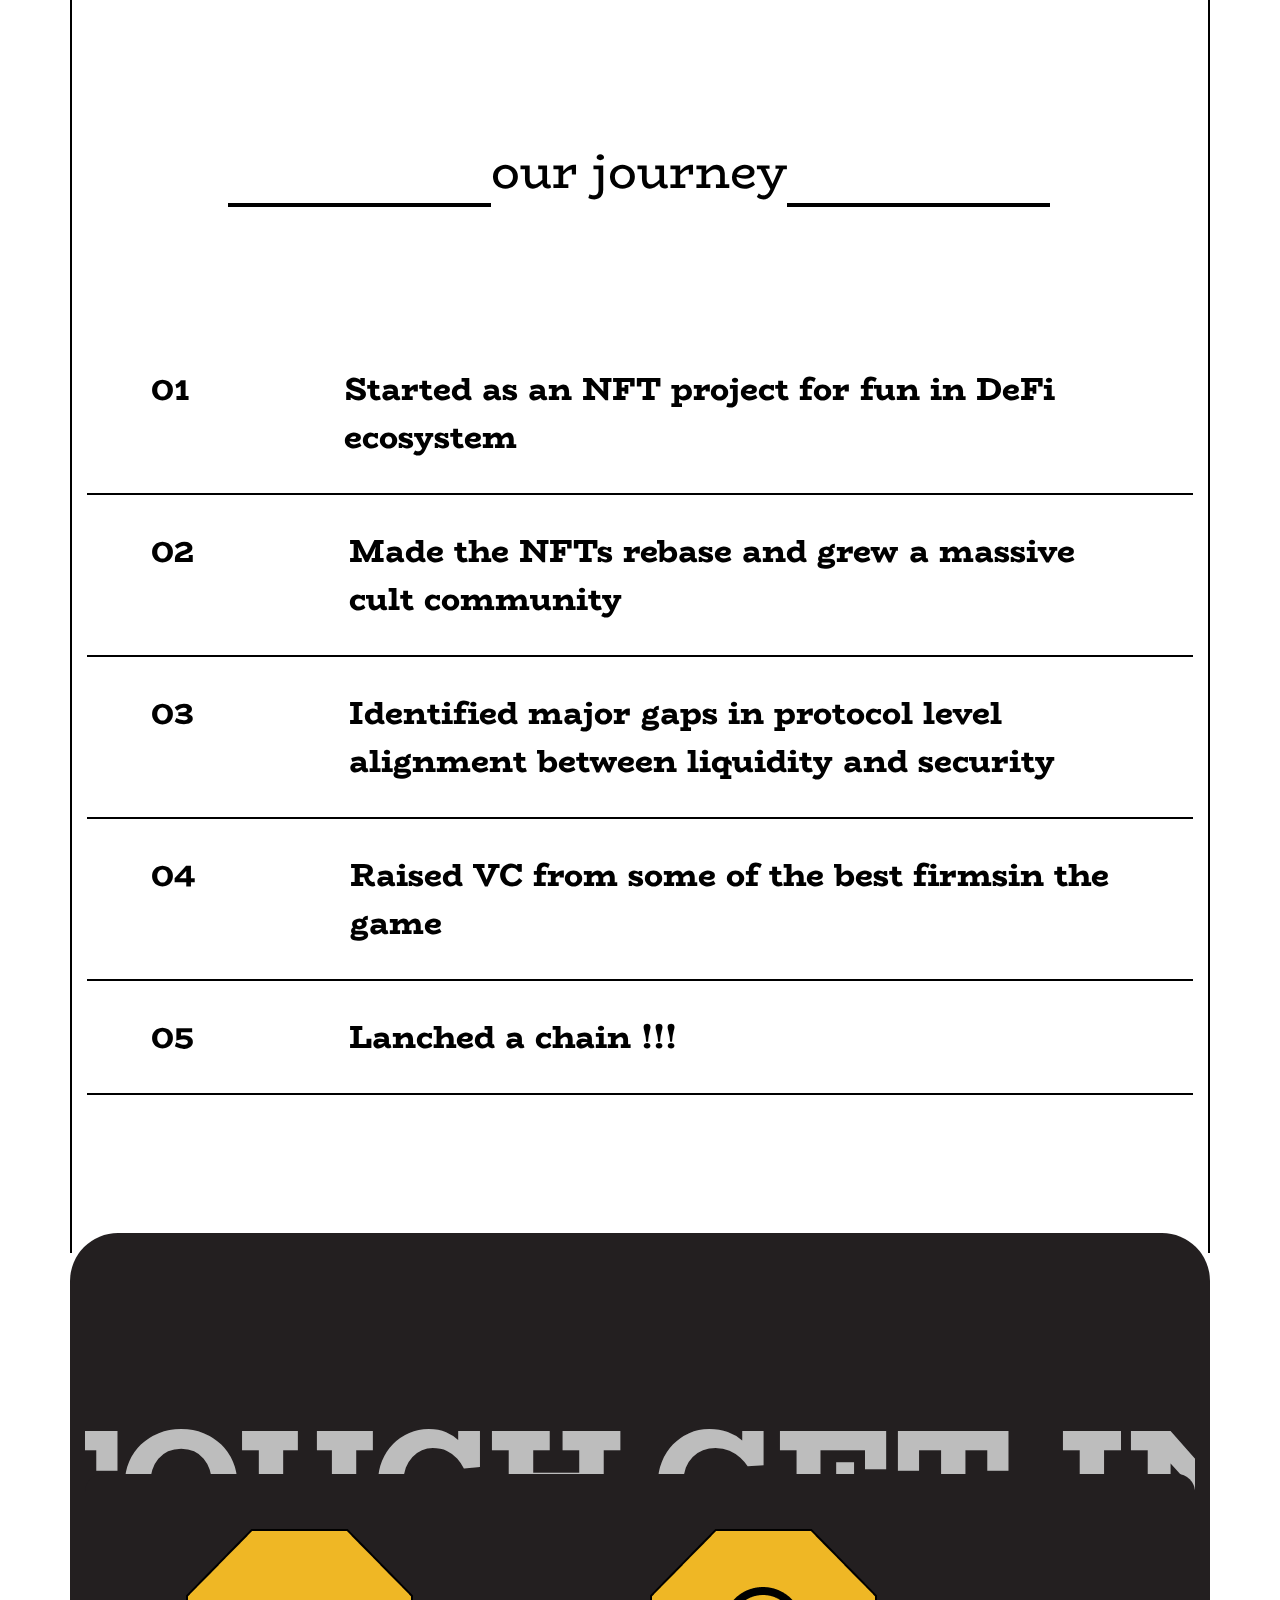
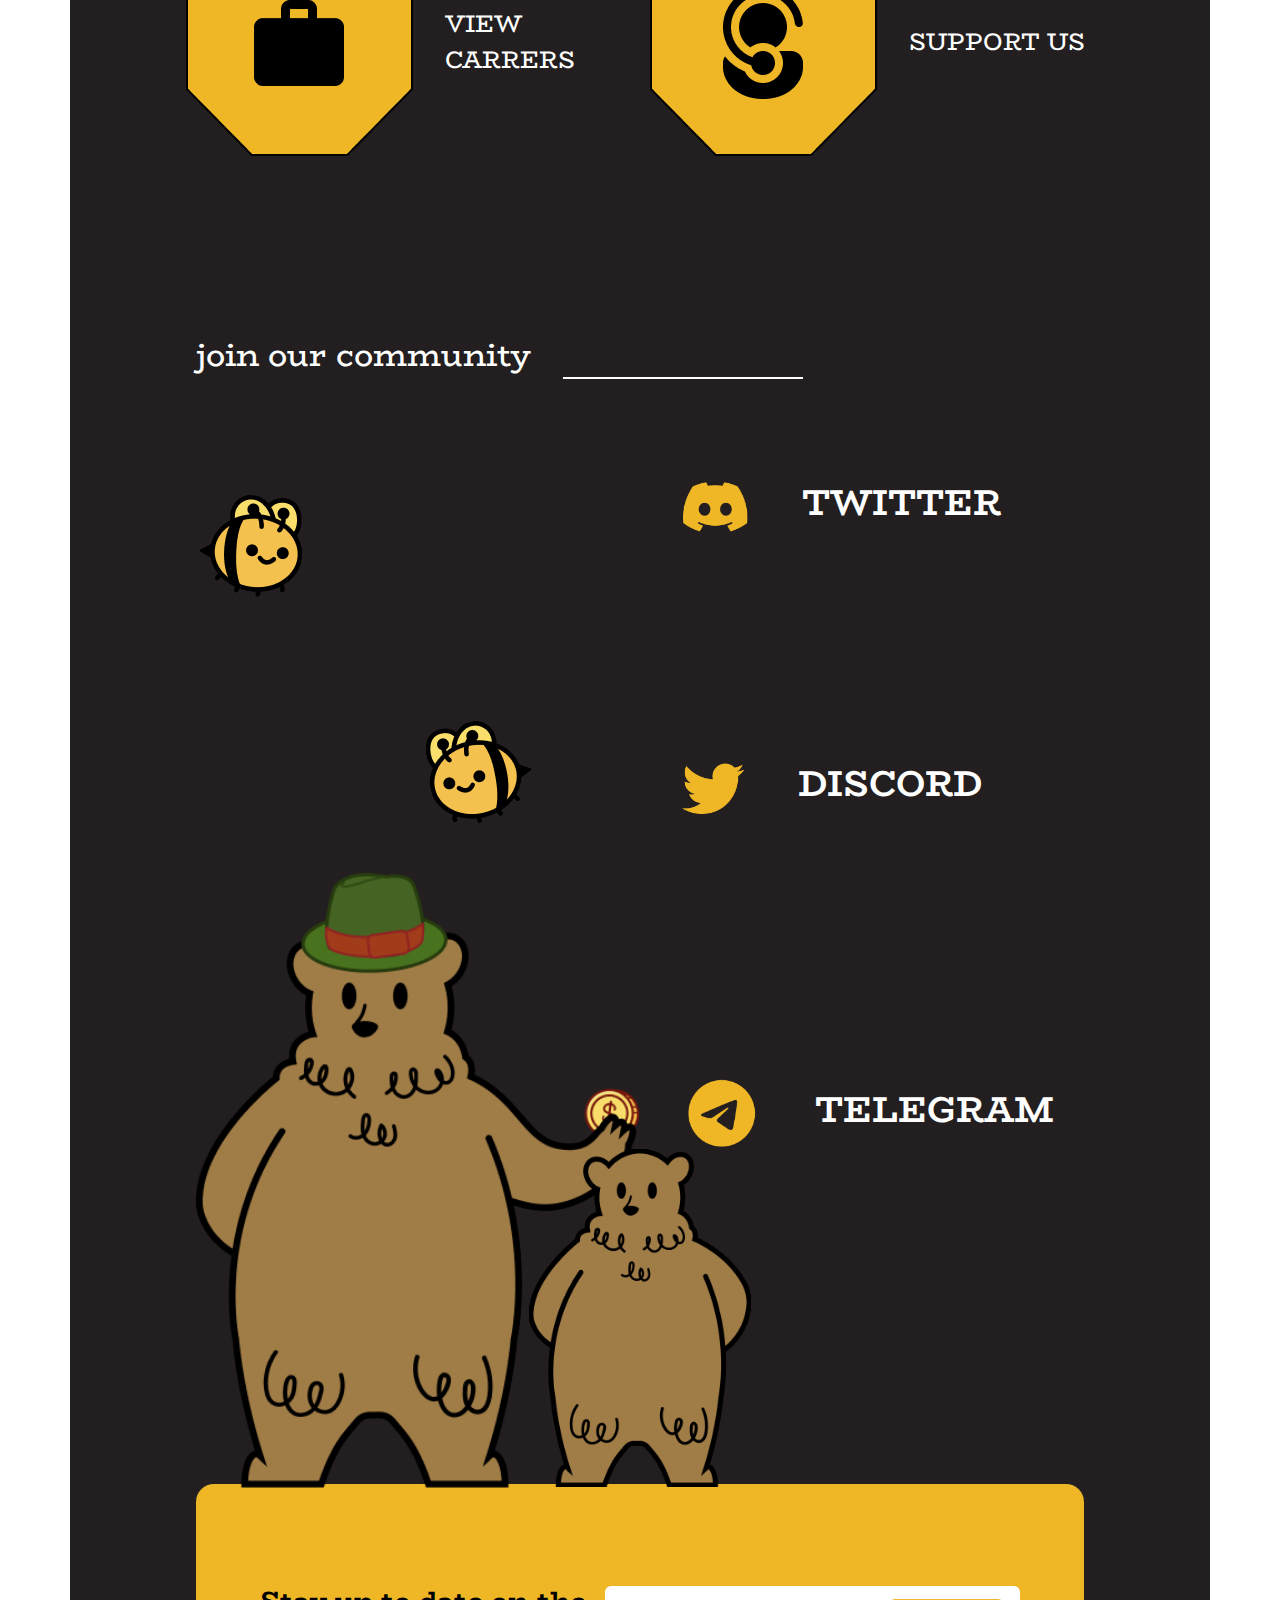
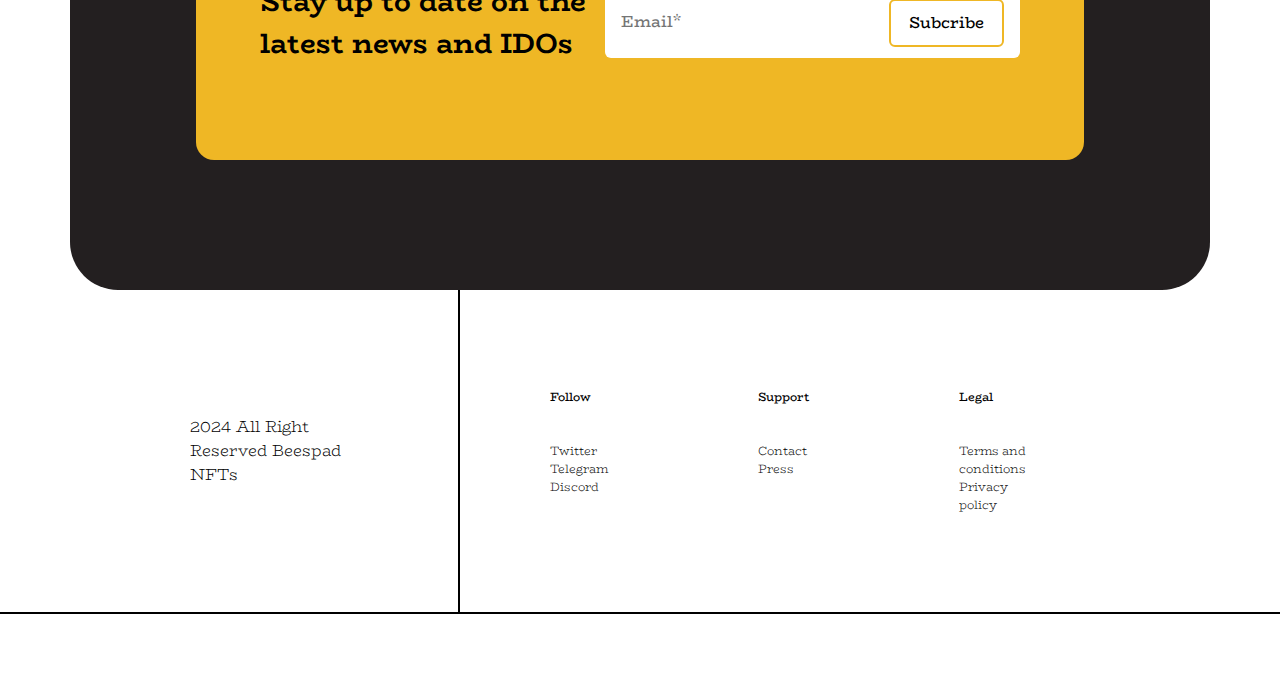
==== commit 4984e516: "res mobile" ====
--- a/index.html
+++ b/index.html
@@ -7,7 +7,7 @@
     <link rel="stylesheet" href="https://cdnjs.cloudflare.com/ajax/libs/font-awesome/6.5.2/css/all.min.css">
     <link href="https://unpkg.com/aos@2.3.1/dist/aos.css" rel="stylesheet">
     <title>Landing Page</title>
-    <link rel="stylesheet" href="assets/css/beespadDesktop/style.css" />
+    <link rel="stylesheet" href="assets/css/beespadDesktop/style.css" /> 
   </head>
   <body>
     <!-- Header -->
--- a/assets/css/beespadDesktop/style.css
+++ b/assets/css/beespadDesktop/style.css
@@ -715,7 +715,25 @@
     }
 }
 @media (max-width: 575.98px) {
-
+    .section-5__title-plus {
+        font-size: 12px;
+    }
+    .sectiont-5__desc-plus {
+        font-size: 6px;
+    }
+    .sectiont-5__desc {
+        font-size: 8px;
+    }
+    .section-5__title {
+        font-size: 12px;
+    }
+    .custom-button {
+        width: 25px;
+        height: 25px;
+    }
+    .custom-progress {
+        width: 50px;
+    }
 }
 /* End Section-5 */
 
@@ -879,6 +897,14 @@
         border-radius: 6px;
     }
 }
+@media (max-width: 575.98px) {
+    .section-7__desc {
+        padding-left: 10%;
+    }
+    .section-7__desc--plus {
+        width: 100%;
+    }
+}
 /* End section-7 */
 
 
@@ -1250,7 +1276,9 @@
         border: 0;
         border-radius: 6px;
     }
-
+    .section-11 .container {
+        padding-bottom: 20px;
+    }
 }
 /* End Section-11 */
 
